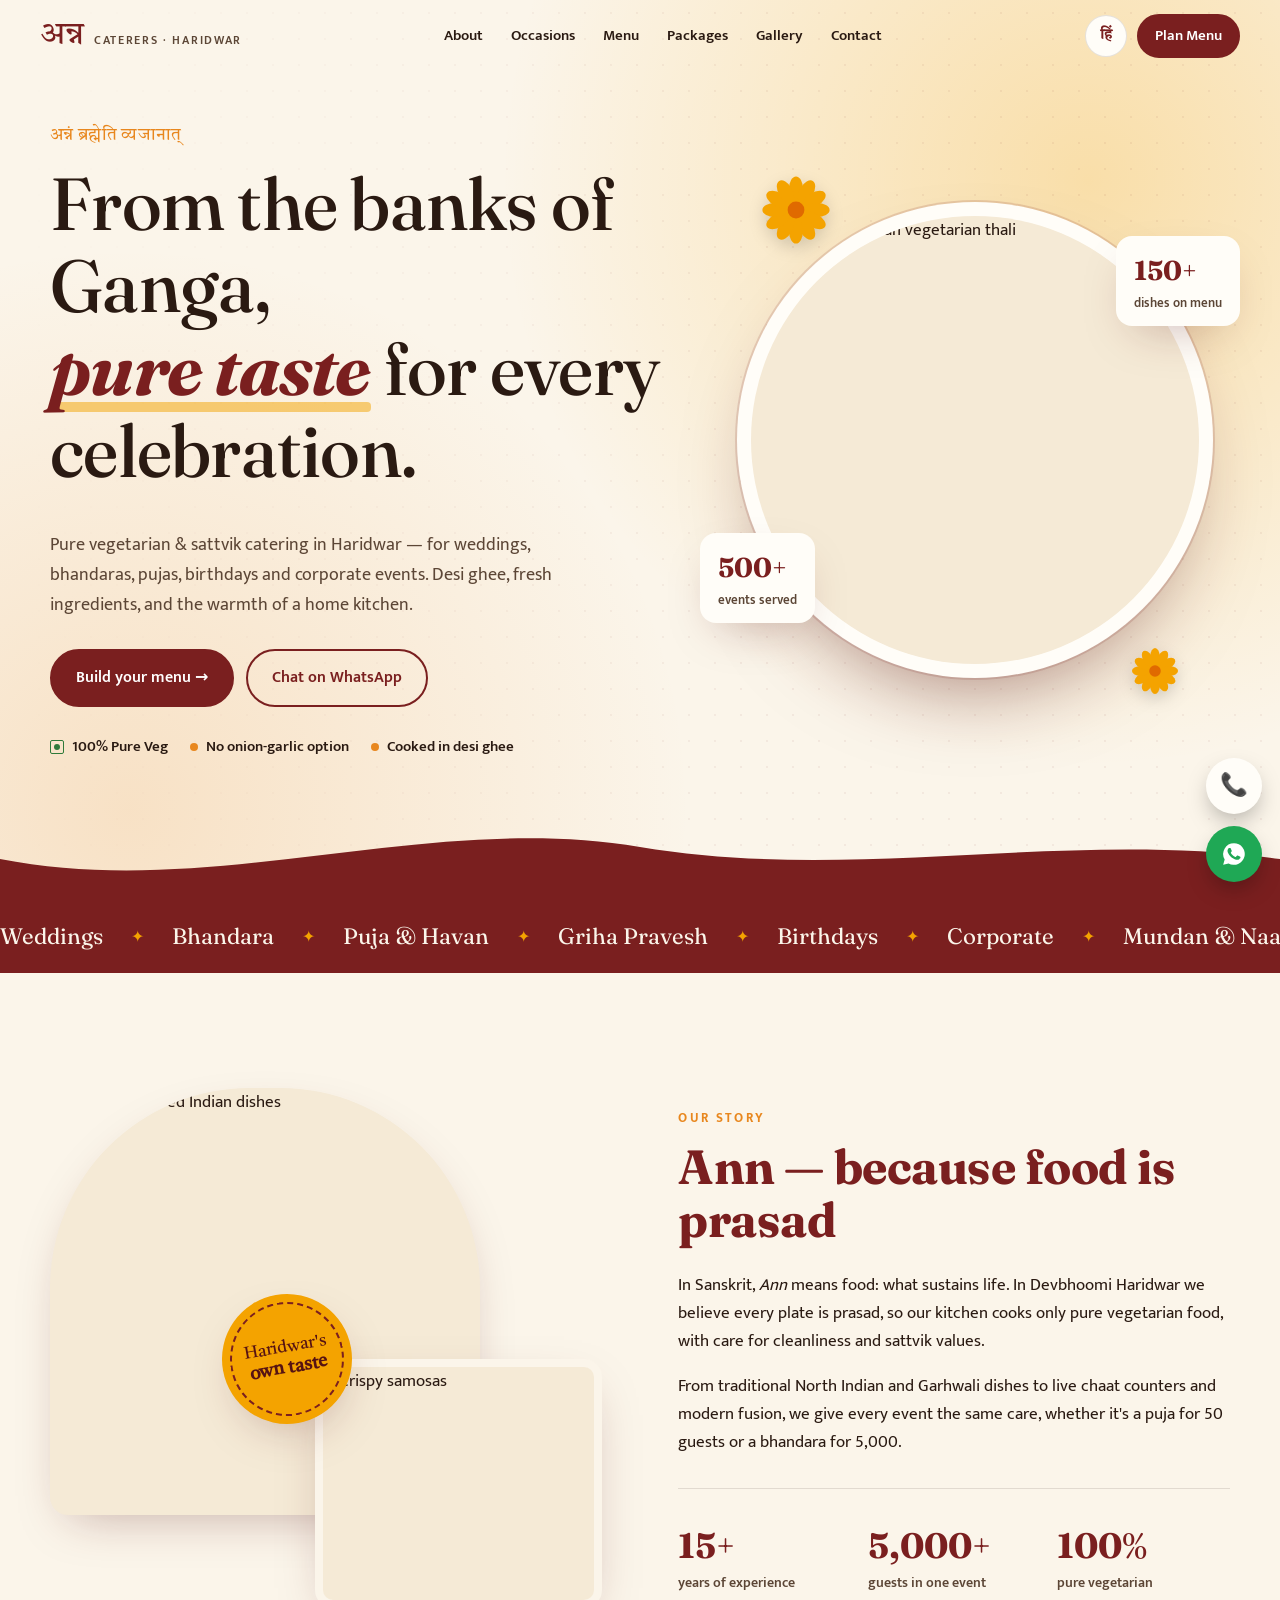
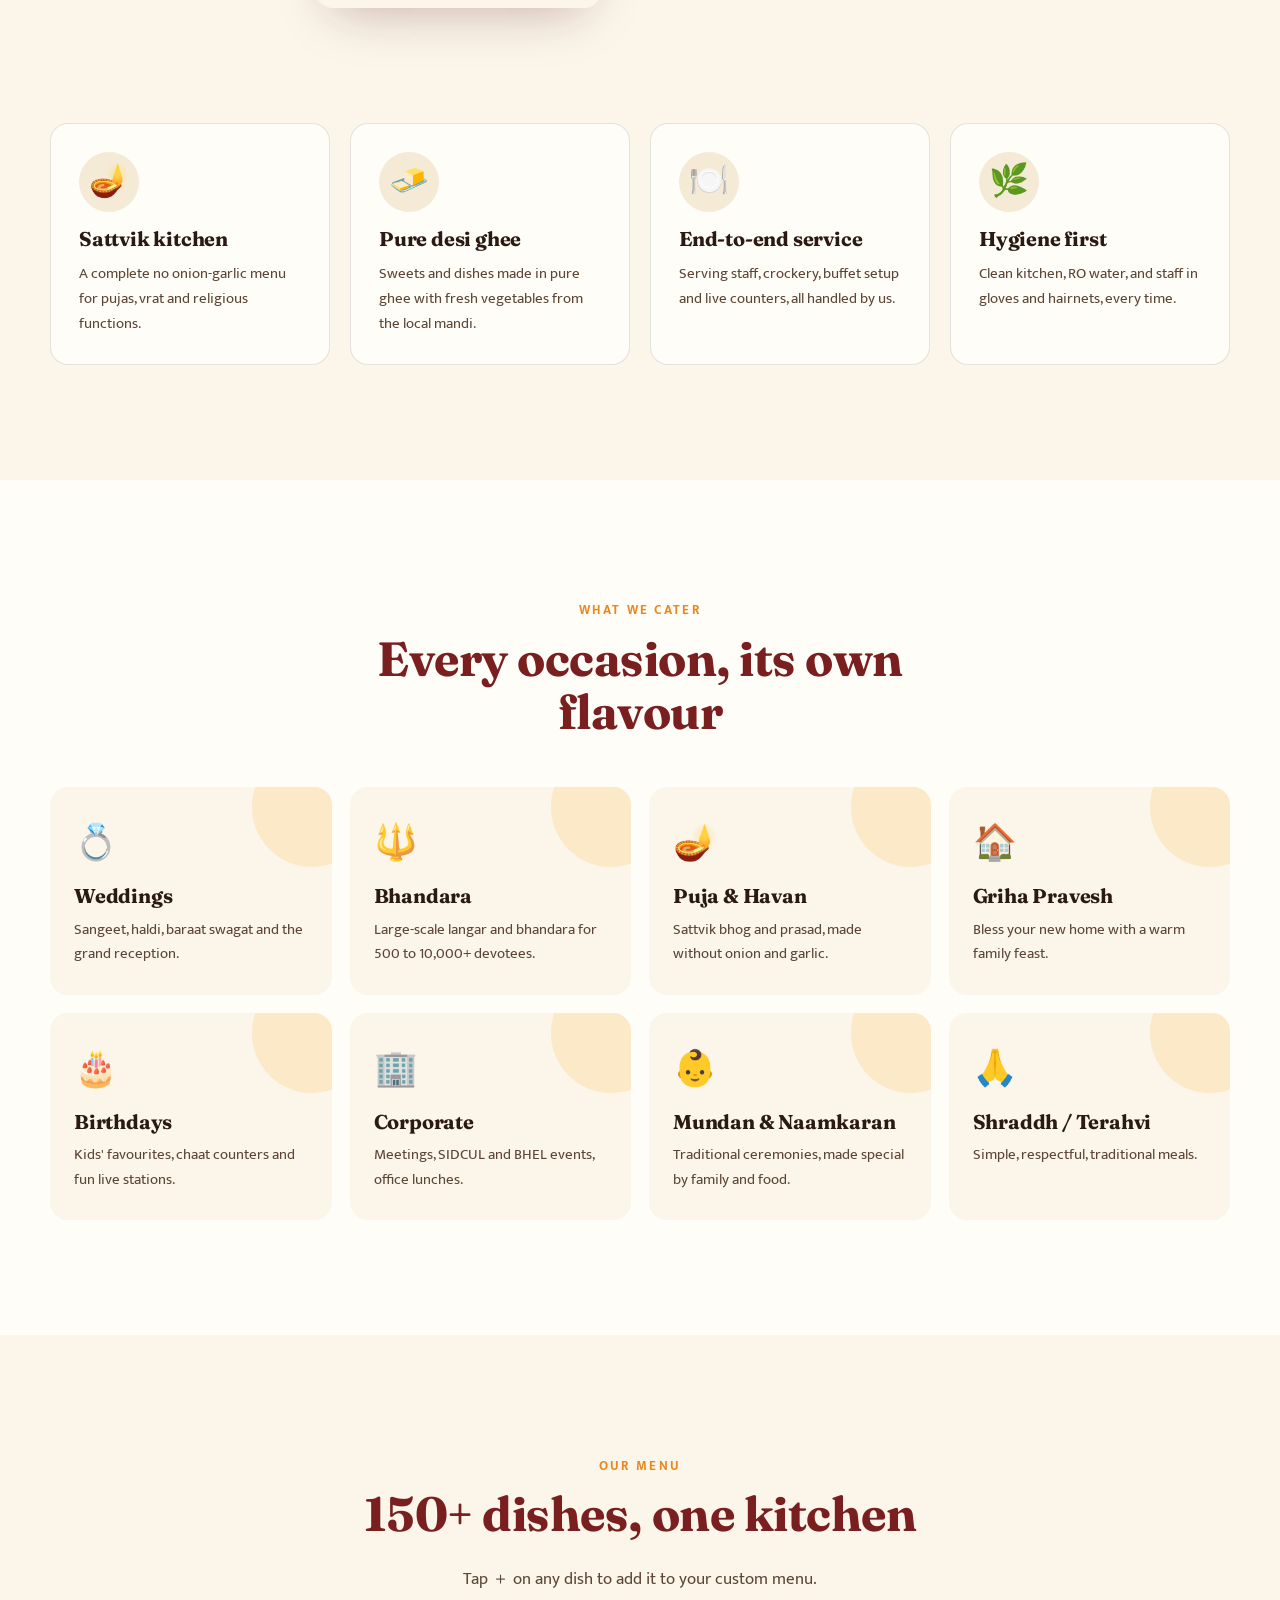
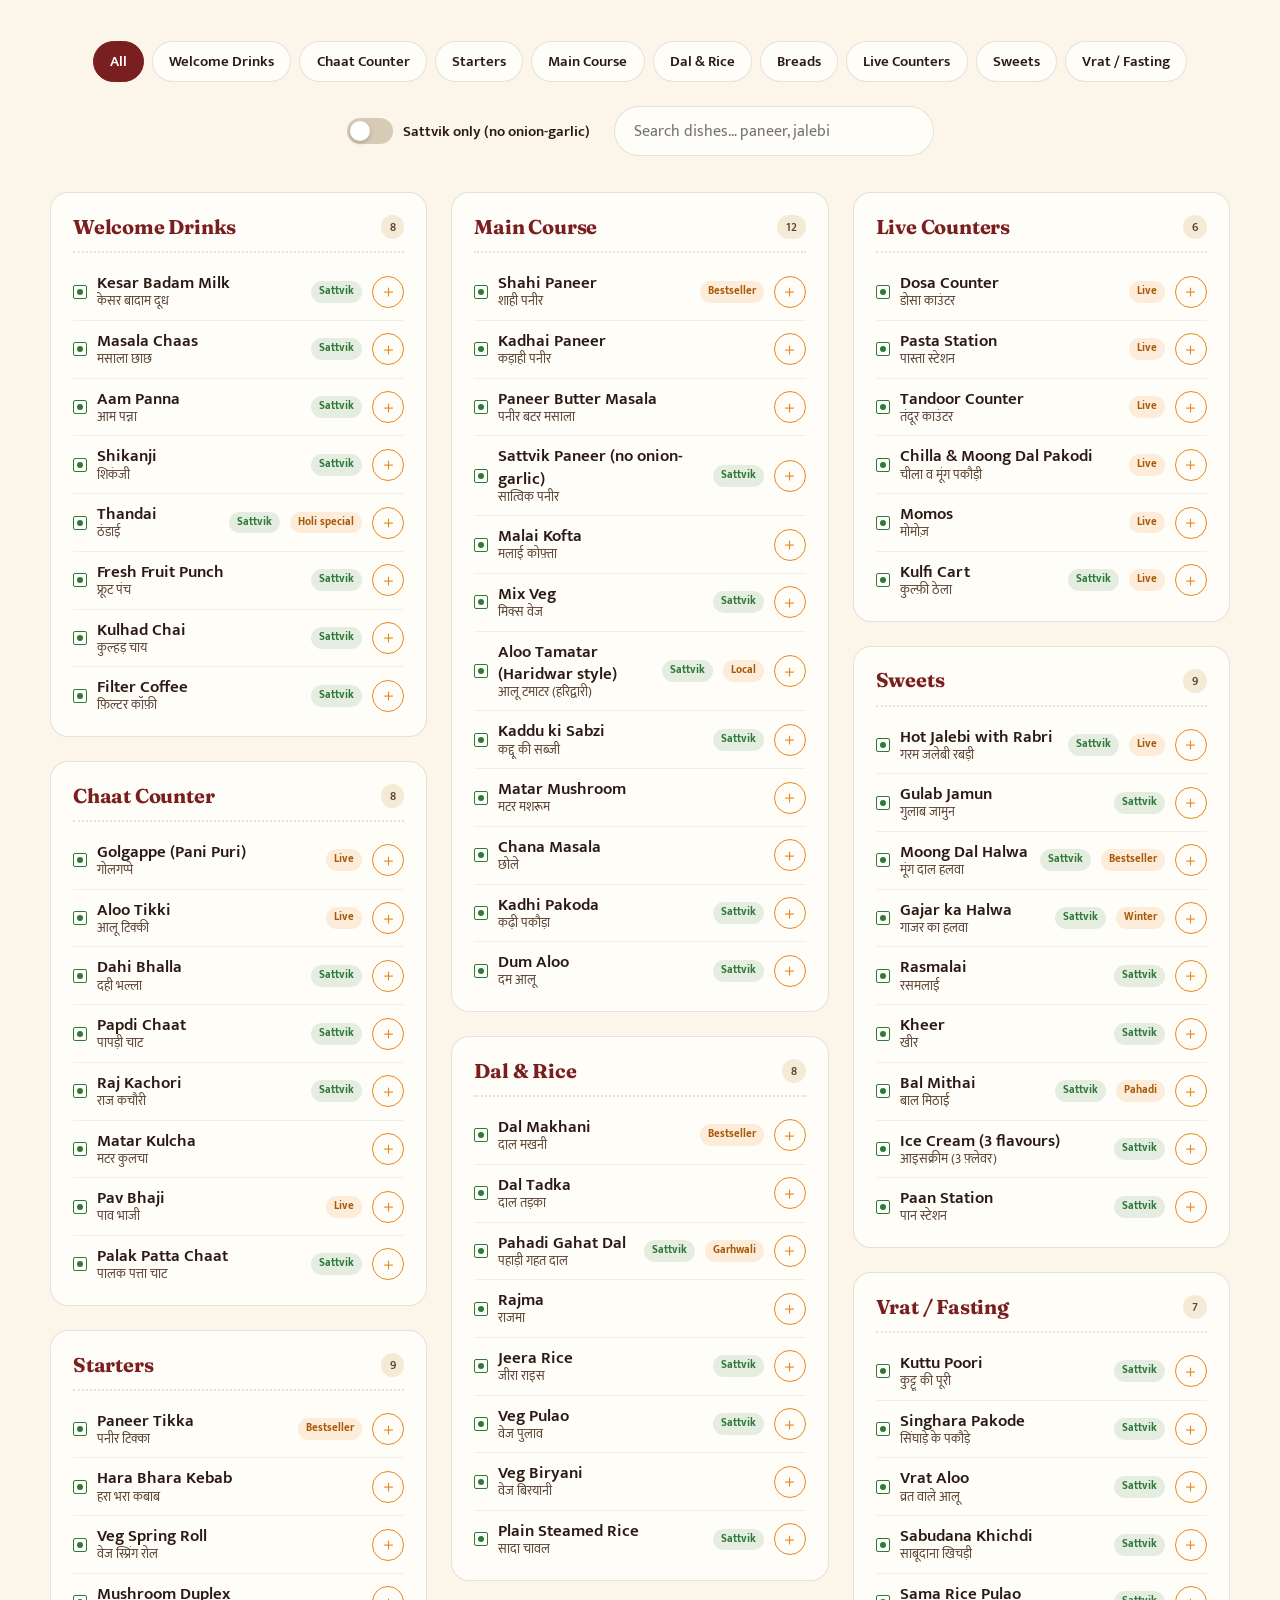
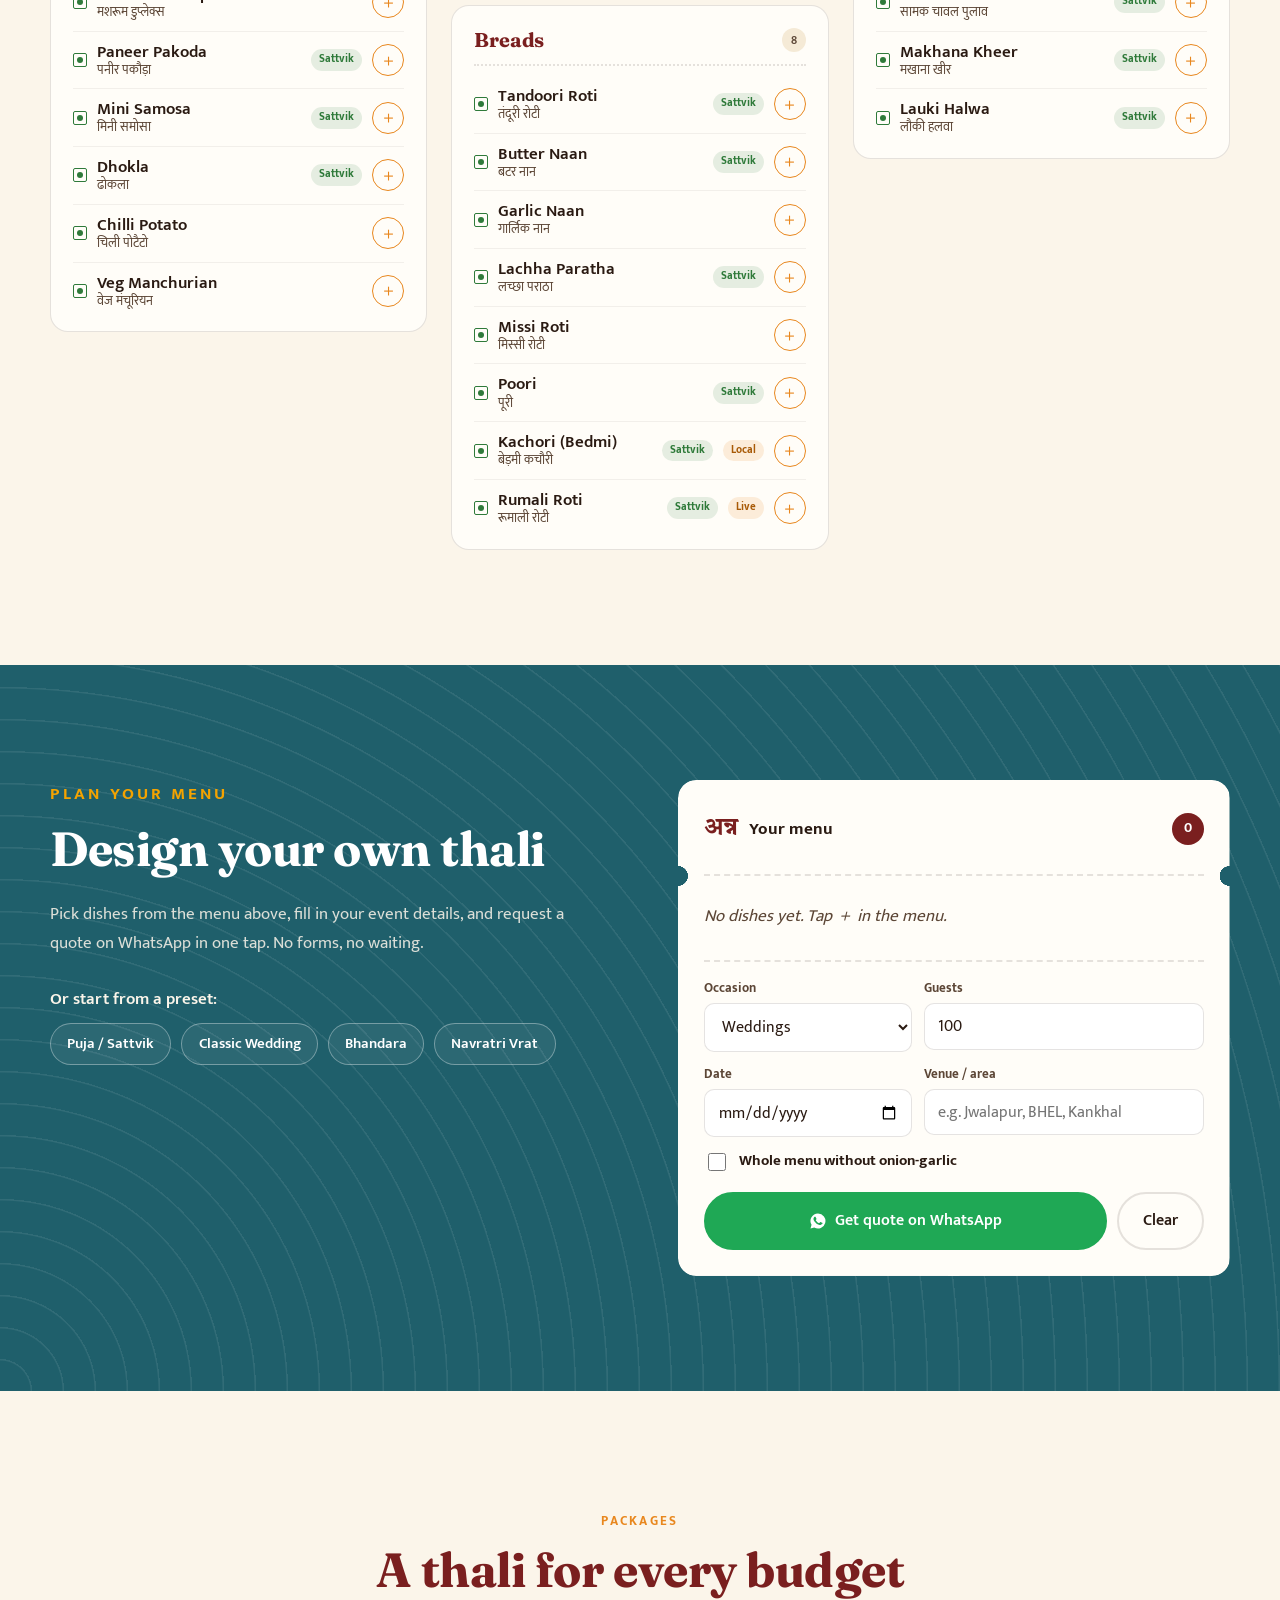
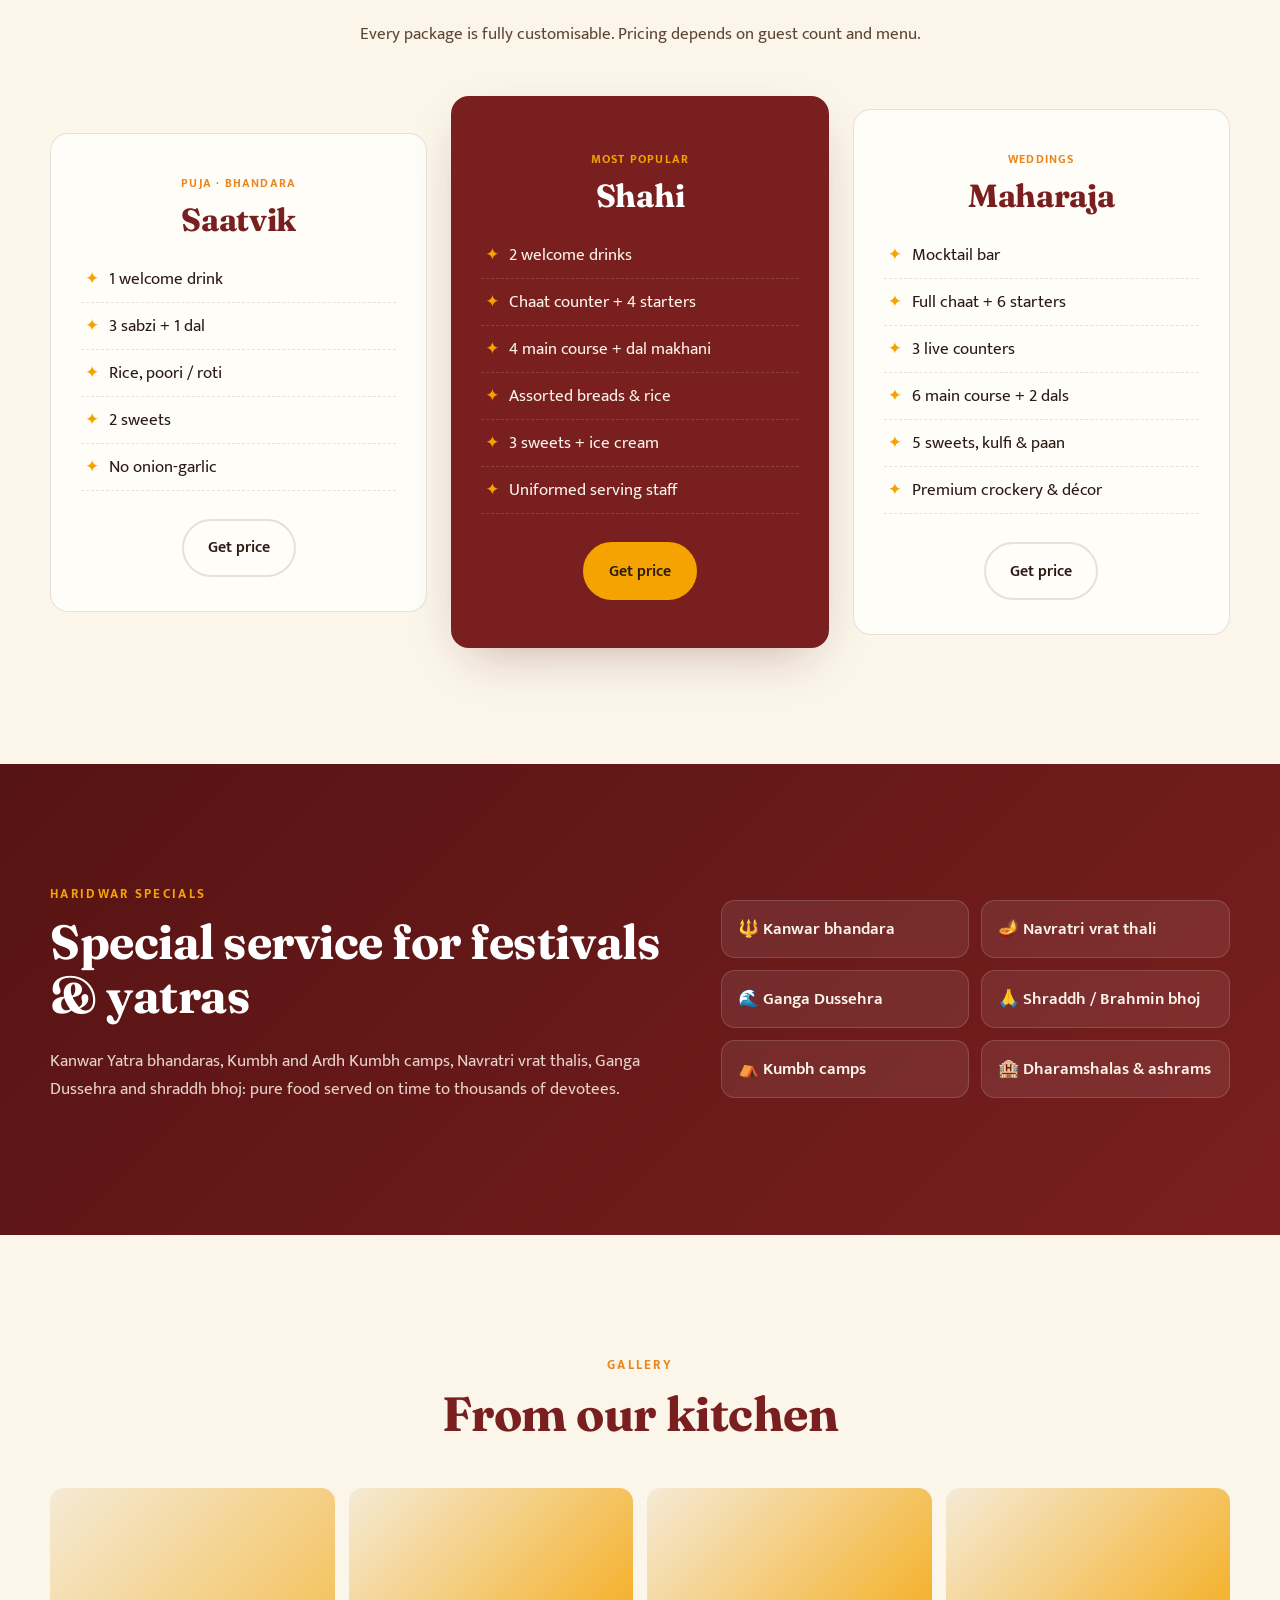
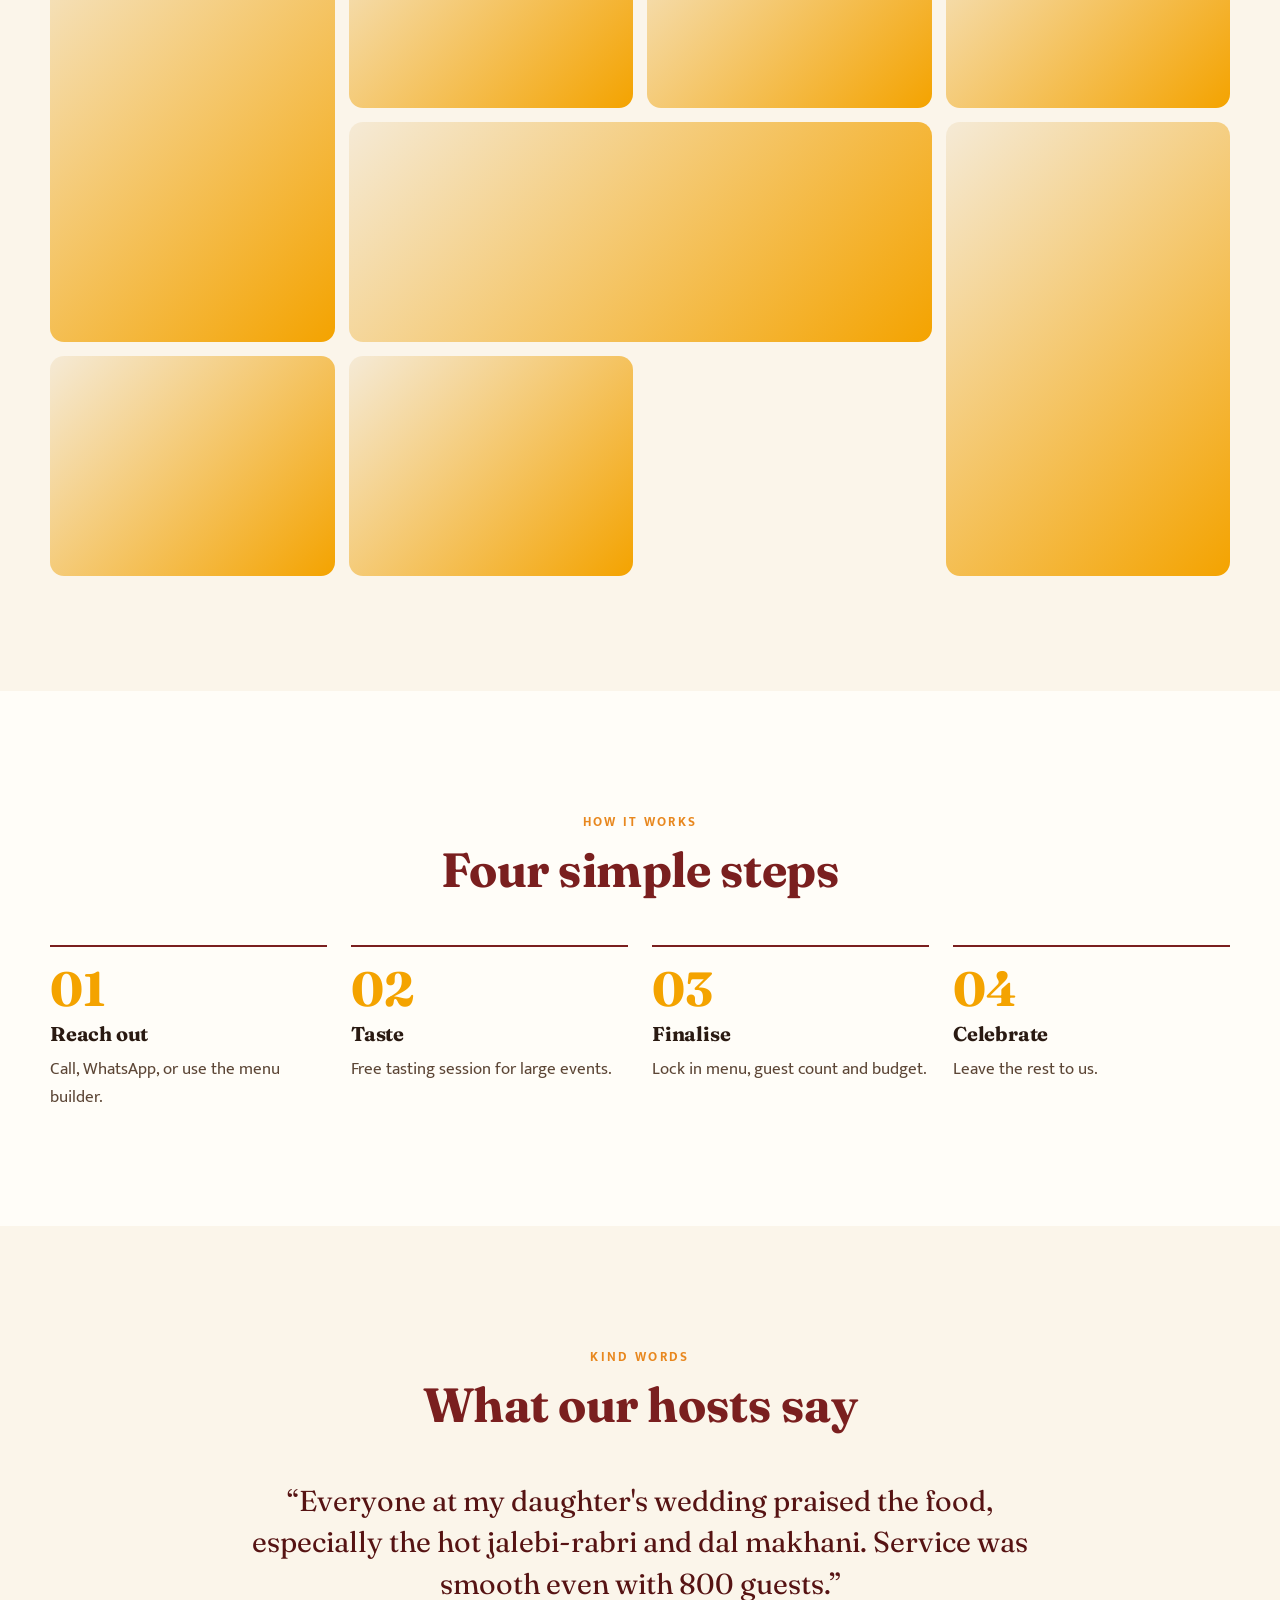
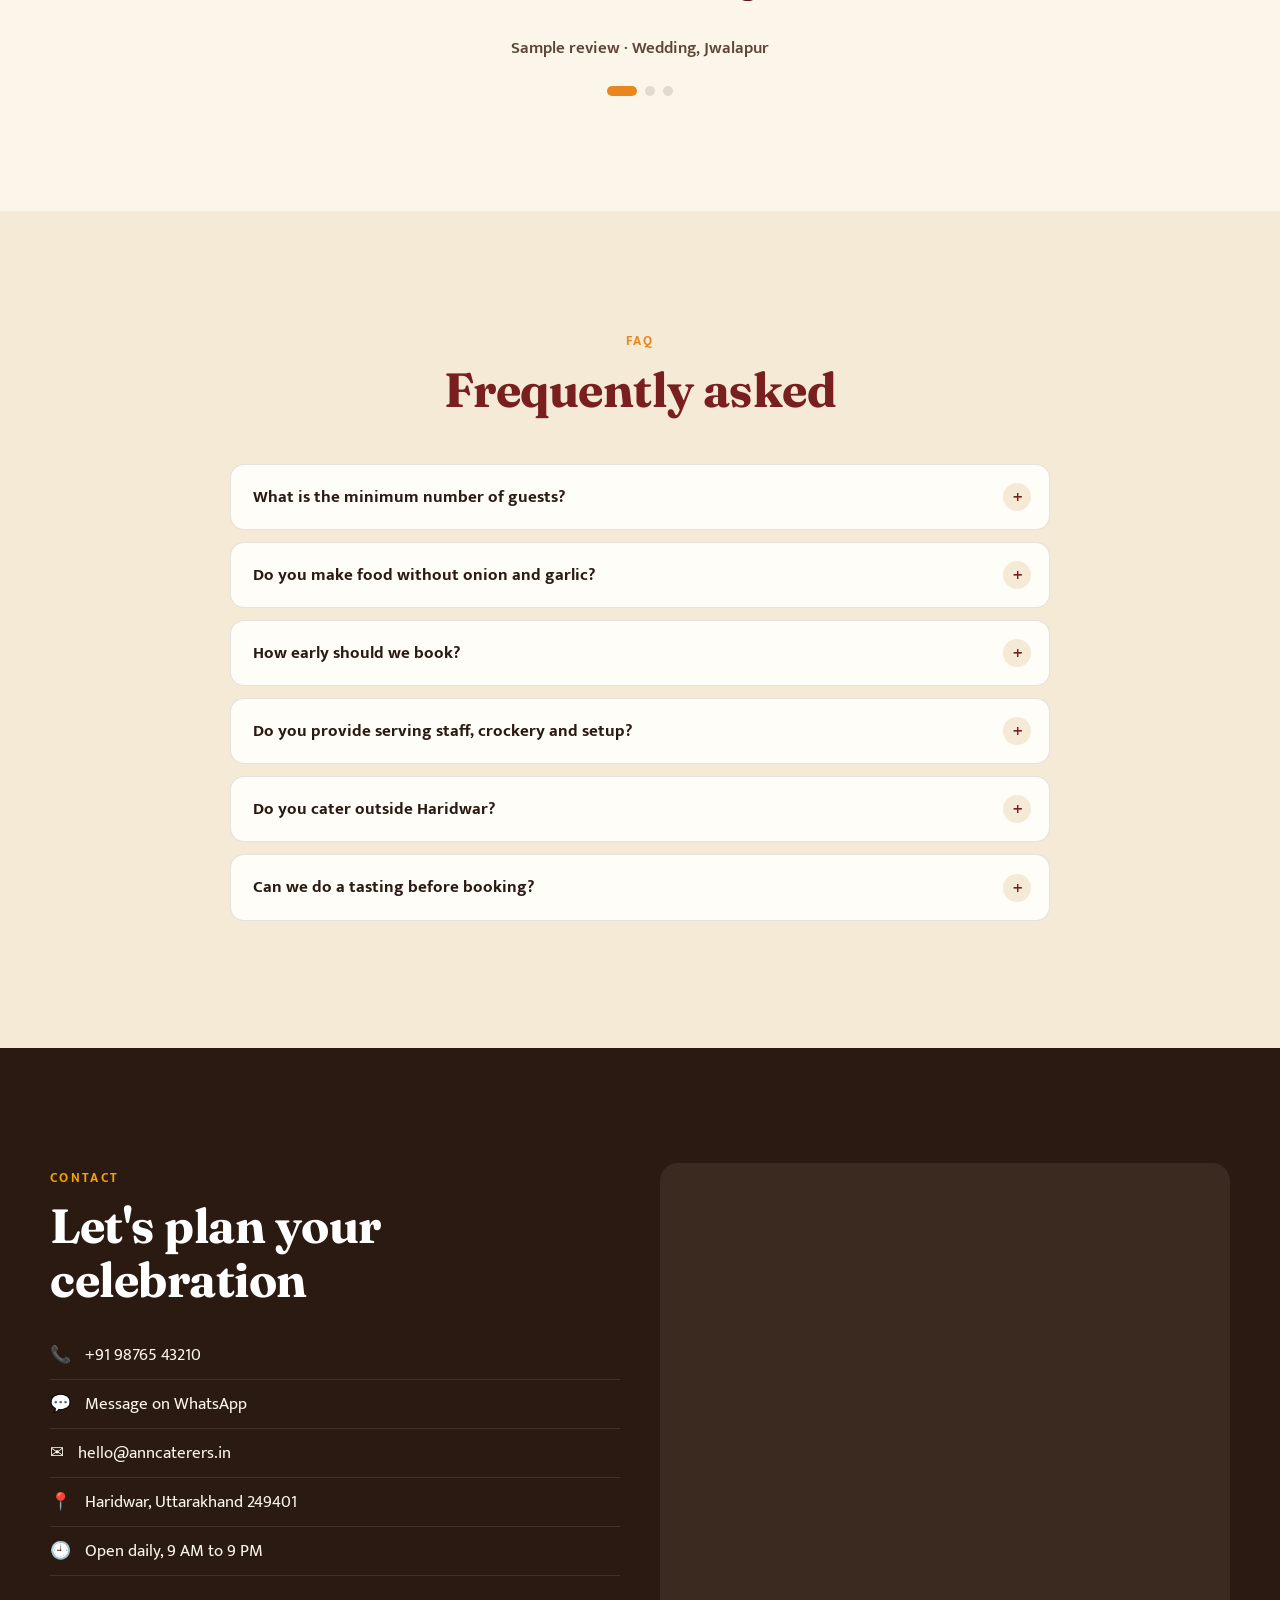
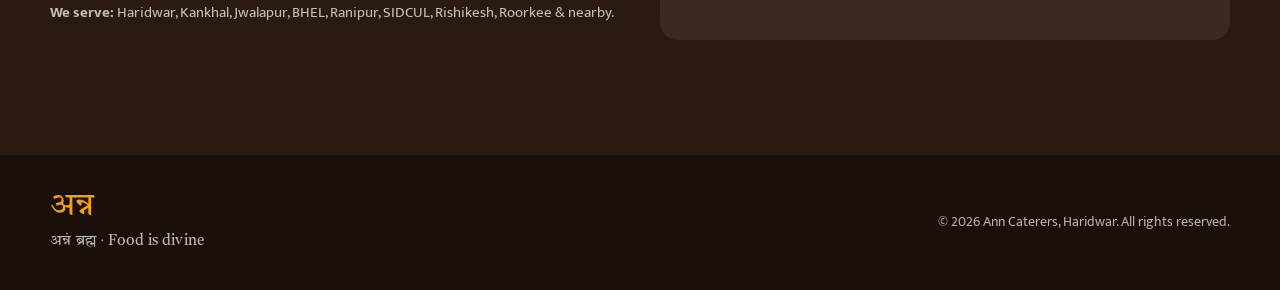
==== index.html @ eee9a86a "first commit" ====
<!doctype html>
<html lang="en">
<head>
  <meta charset="utf-8">
  <meta name="viewport" content="width=device-width, initial-scale=1">
  <title>अन्न · Ann Caterers — Pure Veg Catering in Haridwar</title>
  <meta name="description" content="अन्न (Ann) — pure vegetarian & sattvik catering in Haridwar for weddings, bhandaras, religious functions, corporate events and parties. Build your menu online and enquire on WhatsApp.">
  <meta name="theme-color" content="#7a1f1f">
  <meta property="og:title" content="अन्न · Ann Caterers, Haridwar">
  <meta property="og:description" content="Pure veg & sattvik catering in Haridwar. Weddings, bhandaras, pujas, corporate events.">
  <meta property="og:type" content="website">
  <link rel="icon" href="favicon.svg" type="image/svg+xml">
  <link rel="preconnect" href="https://fonts.googleapis.com">
  <link rel="preconnect" href="https://fonts.gstatic.com" crossorigin>
  <link href="https://fonts.googleapis.com/css2?family=Fraunces:opsz,wght@9..144,500;9..144,700&family=Mukta:wght@300;400;600;700&family=Tiro+Devanagari+Hindi&display=swap" rel="stylesheet">
  <link rel="stylesheet" href="css/style.css">
</head>
<body>

<!-- ============ NAV ============ -->
<header class="nav" id="nav">
  <a href="#top" class="brand" aria-label="Ann home">
    <span class="brand-mark">अन्न</span>
    <span class="brand-sub" data-hi="केटरर्स · हरिद्वार">Caterers · Haridwar</span>
  </a>
  <nav class="nav-links" id="navLinks">
    <a href="#about" data-hi="परिचय">About</a>
    <a href="#occasions" data-hi="अवसर">Occasions</a>
    <a href="#menu" data-hi="मेन्यू">Menu</a>
    <a href="#packages" data-hi="पैकेज">Packages</a>
    <a href="#gallery" data-hi="झलकियाँ">Gallery</a>
    <a href="#contact" data-hi="संपर्क">Contact</a>
  </nav>
  <div class="nav-actions">
    <button class="lang-toggle" id="langToggle" aria-label="Switch language">हिं</button>
    <a href="#builder" class="btn btn-sm" data-hi="मेन्यू बनाएँ">Plan Menu</a>
    <button class="burger" id="burger" aria-label="Open menu"><span></span><span></span><span></span></button>
  </div>
</header>

<main id="top">

<!-- ============ HERO ============ -->
<section class="hero">
  <div class="hero-bg" aria-hidden="true"></div>
  <div class="hero-inner">
    <div class="hero-copy">
      <p class="eyebrow shloka">अन्नं ब्रह्मेति व्यजानात्</p>
      <h1>
        <span data-hi="गंगा किनारे से,">From the banks of Ganga,</span><br>
        <em data-hi="शुद्ध स्वाद">pure taste</em>
        <span data-hi="आपके हर उत्सव के लिए।">for every celebration.</span>
      </h1>
      <p class="lead" data-hi="हरिद्वार में शुद्ध शाकाहारी और सात्विक केटरिंग — शादी, भंडारा, पूजा, जन्मदिन और कॉर्पोरेट आयोजनों के लिए। देसी घी, ताज़ी सामग्री और घर जैसा प्रेम।">
        Pure vegetarian &amp; sattvik catering in Haridwar — for weddings, bhandaras, pujas, birthdays and corporate events. Desi ghee, fresh ingredients, and the warmth of a home kitchen.
      </p>
      <div class="hero-cta">
        <a href="#builder" class="btn" data-hi="अपना मेन्यू बनाएँ →">Build your menu →</a>
        <a href="#" class="btn btn-ghost js-whatsapp" data-msg="Namaste! I'd like to enquire about catering." data-hi="व्हाट्सऐप पर बात करें">Chat on WhatsApp</a>
      </div>
      <ul class="hero-badges">
        <li><span class="veg-mark"></span> <span data-hi="100% शुद्ध शाकाहारी">100% Pure Veg</span></li>
        <li><span class="dot"></span> <span data-hi="बिना प्याज़-लहसुन विकल्प">No onion-garlic option</span></li>
        <li><span class="dot"></span> <span data-hi="देसी घी में बना">Cooked in desi ghee</span></li>
      </ul>
    </div>
    <div class="hero-art">
      <div class="plate">
        <img src="https://images.unsplash.com/photo-1585937421612-70a008356fbe?auto=format&fit=crop&w=900&q=75" alt="A traditional Indian vegetarian thali">
      </div>
      <div class="float-card fc-1">
        <strong class="count" data-target="500">0</strong><span>+</span>
        <small data-hi="सफल आयोजन">events served</small>
      </div>
      <div class="float-card fc-2">
        <strong class="count" data-target="150">0</strong><span>+</span>
        <small data-hi="व्यंजन">dishes on menu</small>
      </div>
      <svg class="marigold m1" viewBox="0 0 100 100" aria-hidden="true"><use href="#marigold"/></svg>
      <svg class="marigold m2" viewBox="0 0 100 100" aria-hidden="true"><use href="#marigold"/></svg>
    </div>
  </div>
  <svg class="wave" viewBox="0 0 1440 120" preserveAspectRatio="none" aria-hidden="true">
    <path d="M0,64 C240,120 480,0 720,48 C960,96 1200,24 1440,64 L1440,120 L0,120 Z"/>
  </svg>
</section>

<!-- ============ MARQUEE ============ -->
<div class="marquee" aria-hidden="true">
  <div class="marquee-track" id="marqueeTrack"></div>
</div>

<!-- ============ ABOUT ============ -->
<section class="section about" id="about">
  <div class="container about-grid">
    <div class="about-photos reveal">
      <img class="ph ph-1" src="https://images.unsplash.com/photo-1567337710282-00832b415979?auto=format&fit=crop&w=700&q=70" alt="Freshly prepared Indian dishes" loading="lazy">
      <img class="ph ph-2" src="https://images.unsplash.com/photo-1601050690597-df0568f70950?auto=format&fit=crop&w=600&q=70" alt="Crispy samosas" loading="lazy">
      <div class="stamp"><span data-hi="हरिद्वार का">Haridwar's</span><b data-hi="अपना स्वाद">own taste</b></div>
    </div>
    <div class="about-copy reveal">
      <p class="eyebrow" data-hi="हमारी कहानी">Our story</p>
      <h2 data-hi="अन्न — क्योंकि भोजन प्रसाद है">Ann — because food is prasad</h2>
      <p data-hi="संस्कृत में 'अन्न' का अर्थ है भोजन — वह जो जीवन को पोषित करता है। देवभूमि हरिद्वार में हम मानते हैं कि हर थाली प्रसाद है। इसीलिए हमारी रसोई में केवल शुद्ध शाकाहारी भोजन बनता है, साफ़-सफ़ाई और सात्विकता के साथ।">
        In Sanskrit, <em>Ann</em> means food: what sustains life. In Devbhoomi Haridwar we believe every plate is prasad, so our kitchen cooks only pure vegetarian food, with care for cleanliness and sattvik values.
      </p>
      <p data-hi="पारंपरिक गढ़वाली और उत्तर भारतीय व्यंजनों से लेकर लाइव चाट काउंटर और आधुनिक फ्यूज़न तक — 50 मेहमानों की पूजा हो या 5000 का भंडारा, हम हर आयोजन को उसी लगन से सँवारते हैं।">
        From traditional North Indian and Garhwali dishes to live chaat counters and modern fusion, we give every event the same care, whether it's a puja for 50 guests or a bhandara for 5,000.
      </p>
      <div class="stats">
        <div><strong class="count" data-target="15">0</strong><span>+</span><small data-hi="वर्षों का अनुभव">years of experience</small></div>
        <div><strong class="count" data-target="5000">0</strong><span>+</span><small data-hi="मेहमान एक आयोजन में">guests in one event</small></div>
        <div><strong class="count" data-target="100">0</strong><span>%</span><small data-hi="शुद्ध शाकाहारी">pure vegetarian</small></div>
      </div>
    </div>
  </div>
</section>

<!-- ============ PROMISES ============ -->
<section class="section promises">
  <div class="container">
    <div class="promise-grid">
      <div class="promise reveal">
        <div class="p-ico">🪔</div>
        <h3 data-hi="सात्विक रसोई">Sattvik kitchen</h3>
        <p data-hi="पूजा, व्रत और धार्मिक आयोजनों के लिए बिना प्याज़-लहसुन का पूरा मेन्यू।">A complete no onion-garlic menu for pujas, vrat and religious functions.</p>
      </div>
      <div class="promise reveal">
        <div class="p-ico">🧈</div>
        <h3 data-hi="शुद्ध देसी घी">Pure desi ghee</h3>
        <p data-hi="मिठाइयाँ और पकवान शुद्ध घी में, ताज़ी मंडी की सब्ज़ियों के साथ।">Sweets and dishes made in pure ghee with fresh vegetables from the local mandi.</p>
      </div>
      <div class="promise reveal">
        <div class="p-ico">🍽️</div>
        <h3 data-hi="पूरी व्यवस्था">End-to-end service</h3>
        <p data-hi="टेंट से लेकर सर्विंग स्टाफ, क्रॉकरी और लाइव काउंटर तक — सब हम सँभालते हैं।">Serving staff, crockery, buffet setup and live counters, all handled by us.</p>
      </div>
      <div class="promise reveal">
        <div class="p-ico">🌿</div>
        <h3 data-hi="स्वच्छता पहले">Hygiene first</h3>
        <p data-hi="साफ़ रसोई, RO पानी, हेयरनेट-दस्ताने पहने स्टाफ़ — हर बार।">Clean kitchen, RO water, and staff in gloves and hairnets, every time.</p>
      </div>
    </div>
  </div>
</section>

<!-- ============ OCCASIONS ============ -->
<section class="section occasions" id="occasions">
  <div class="container">
    <div class="section-head reveal">
      <p class="eyebrow" data-hi="हम किनके लिए पकाते हैं">What we cater</p>
      <h2 data-hi="हर अवसर, एक नया स्वाद">Every occasion, its own flavour</h2>
    </div>
    <div class="occ-grid" id="occGrid"></div>
  </div>
</section>

<!-- ============ MENU ============ -->
<section class="section menu" id="menu">
  <div class="container">
    <div class="section-head reveal">
      <p class="eyebrow" data-hi="हमारा मेन्यू">Our menu</p>
      <h2 data-hi="150+ व्यंजन, एक ही रसोई">150+ dishes, one kitchen</h2>
      <p class="sub" data-hi="किसी भी व्यंजन पर ＋ दबाएँ और उसे अपने मेन्यू में जोड़ें।">Tap ＋ on any dish to add it to your custom menu.</p>
    </div>

    <div class="menu-tools reveal">
      <div class="tabs" id="menuTabs" role="tablist"></div>
      <div class="menu-filters">
        <label class="switch">
          <input type="checkbox" id="sattvikOnly">
          <span class="slider"></span>
          <span data-hi="केवल सात्विक (बिना प्याज़-लहसुन)">Sattvik only (no onion-garlic)</span>
        </label>
        <input type="search" id="menuSearch" class="search" placeholder="Search dishes… paneer, jalebi" data-hi-placeholder="व्यंजन खोजें… पनीर, जलेबी">
      </div>
    </div>

    <div class="menu-grid" id="menuGrid"></div>
    <p class="empty" id="menuEmpty" hidden data-hi="कोई व्यंजन नहीं मिला। कुछ और खोजें!">No dishes found. Try something else!</p>
  </div>
</section>

<!-- ============ MENU BUILDER ============ -->
<section class="section builder" id="builder">
  <div class="container builder-grid">
    <div class="builder-copy reveal">
      <p class="eyebrow light" data-hi="अपना मेन्यू बनाएँ">Plan your menu</p>
      <h2 data-hi="अपनी थाली खुद सजाएँ">Design your own thali</h2>
      <p data-hi="ऊपर के मेन्यू से व्यंजन चुनें, आयोजन की जानकारी भरें और एक क्लिक में व्हाट्सऐप पर कोटेशन माँगें। कोई फ़ॉर्म नहीं, कोई इंतज़ार नहीं।">
        Pick dishes from the menu above, fill in your event details, and request a quote on WhatsApp in one tap. No forms, no waiting.
      </p>
      <div class="presets">
        <span data-hi="या कोई तैयार मेन्यू लें:">Or start from a preset:</span>
        <div class="preset-btns" id="presetBtns"></div>
      </div>
    </div>

    <div class="ticket reveal" id="ticket">
      <div class="ticket-head">
        <span class="brand-mark sm">अन्न</span>
        <span data-hi="आपका मेन्यू">Your menu</span>
        <span class="pill" id="selCount">0</span>
      </div>
      <ul class="ticket-list" id="ticketList">
        <li class="ticket-empty" data-hi="अभी कोई व्यंजन नहीं चुना गया। मेन्यू से ＋ दबाएँ।">No dishes yet. Tap ＋ in the menu.</li>
      </ul>
      <div class="ticket-form">
        <label>
          <span data-hi="अवसर">Occasion</span>
          <select id="fEvent"></select>
        </label>
        <label>
          <span data-hi="मेहमान">Guests</span>
          <input type="number" id="fGuests" min="10" step="10" value="100">
        </label>
        <label>
          <span data-hi="तारीख">Date</span>
          <input type="date" id="fDate">
        </label>
        <label>
          <span data-hi="स्थान">Venue / area</span>
          <input type="text" id="fVenue" placeholder="e.g. Jwalapur, BHEL, Kankhal" data-hi-placeholder="जैसे ज्वालापुर, भेल, कनखल">
        </label>
        <label class="check">
          <input type="checkbox" id="fSattvik">
          <span data-hi="पूरा मेन्यू बिना प्याज़-लहसुन चाहिए">Whole menu without onion-garlic</span>
        </label>
      </div>
      <div class="ticket-actions">
        <button class="btn btn-wa" id="sendWa">
          <svg viewBox="0 0 24 24" width="18" height="18" aria-hidden="true"><path fill="currentColor" d="M12 2a10 10 0 0 0-8.6 15.1L2 22l5-1.3A10 10 0 1 0 12 2Zm5.3 14.1c-.2.6-1.3 1.2-1.8 1.2-.5.1-1 .2-3.4-.7-2.9-1.1-4.7-4.1-4.9-4.3-.1-.2-1.2-1.6-1.2-3s.8-2.2 1-2.5c.3-.3.6-.4.8-.4h.6c.2 0 .4 0 .6.5l.9 2.1c.1.2.1.4 0 .5l-.3.5-.4.5c-.1.1-.3.3-.1.6.2.3.8 1.3 1.7 2.1 1.2 1 2.1 1.4 2.4 1.5.3.1.5.1.6-.1l.9-1.1c.2-.3.4-.2.7-.1l2 1c.3.1.5.2.5.3.1.2.1.7-.1 1.3Z"/></svg>
          <span data-hi="व्हाट्सऐप पर कोटेशन माँगें">Get quote on WhatsApp</span>
        </button>
        <button class="btn btn-ghost dark" id="clearSel" data-hi="साफ़ करें">Clear</button>
      </div>
    </div>
  </div>
</section>

<!-- ============ PACKAGES ============ -->
<section class="section packages" id="packages">
  <div class="container">
    <div class="section-head reveal">
      <p class="eyebrow" data-hi="पैकेज">Packages</p>
      <h2 data-hi="हर बजट के लिए एक थाली">A thali for every budget</h2>
      <p class="sub" data-hi="सभी पैकेज पूरी तरह बदले जा सकते हैं। कीमत मेहमानों की संख्या और मेन्यू पर निर्भर करती है।">Every package is fully customisable. Pricing depends on guest count and menu.</p>
    </div>
    <div class="pkg-grid" id="pkgGrid"></div>
  </div>
</section>

<!-- ============ SPECIALS ============ -->
<section class="section specials">
  <div class="container specials-inner reveal">
    <div>
      <p class="eyebrow light" data-hi="हरिद्वार विशेष">Haridwar specials</p>
      <h2 data-hi="पर्व और यात्रा के लिए विशेष सेवा">Special service for festivals &amp; yatras</h2>
      <p data-hi="कांवड़ यात्रा के भंडारे, कुंभ और अर्धकुंभ के शिविर, नवरात्रि व्रत थाली, गंगा दशहरा और श्राद्ध भोज — हज़ारों श्रद्धालुओं के लिए समय पर, शुद्ध भोजन।">
        Kanwar Yatra bhandaras, Kumbh and Ardh Kumbh camps, Navratri vrat thalis, Ganga Dussehra and shraddh bhoj: pure food served on time to thousands of devotees.
      </p>
    </div>
    <ul class="special-list">
      <li data-hi="🔱 कांवड़ भंडारा">🔱 Kanwar bhandara</li>
      <li data-hi="🪔 नवरात्रि व्रत थाली">🪔 Navratri vrat thali</li>
      <li data-hi="🌊 गंगा दशहरा">🌊 Ganga Dussehra</li>
      <li data-hi="🙏 श्राद्ध / ब्राह्मण भोज">🙏 Shraddh / Brahmin bhoj</li>
      <li data-hi="⛺ कुंभ शिविर">⛺ Kumbh camps</li>
      <li data-hi="🏨 धर्मशाला व आश्रम">🏨 Dharamshalas &amp; ashrams</li>
    </ul>
  </div>
</section>

<!-- ============ GALLERY ============ -->
<section class="section gallery" id="gallery">
  <div class="container">
    <div class="section-head reveal">
      <p class="eyebrow" data-hi="झलकियाँ">Gallery</p>
      <h2 data-hi="हमारी रसोई से">From our kitchen</h2>
    </div>
    <div class="gal-grid" id="galGrid"></div>
  </div>
</section>

<!-- ============ PROCESS ============ -->
<section class="section process">
  <div class="container">
    <div class="section-head reveal">
      <p class="eyebrow" data-hi="कैसे काम करते हैं">How it works</p>
      <h2 data-hi="चार आसान कदम">Four simple steps</h2>
    </div>
    <ol class="steps">
      <li class="reveal"><b>01</b><h3 data-hi="संपर्क करें">Reach out</h3><p data-hi="कॉल, व्हाट्सऐप या ऊपर के मेन्यू बिल्डर से।">Call, WhatsApp, or use the menu builder.</p></li>
      <li class="reveal"><b>02</b><h3 data-hi="चखें">Taste</h3><p data-hi="बड़े आयोजनों के लिए मुफ़्त टेस्टिंग सेशन।">Free tasting session for large events.</p></li>
      <li class="reveal"><b>03</b><h3 data-hi="तय करें">Finalise</h3><p data-hi="मेन्यू, मेहमान और बजट तय करके बुकिंग।">Lock in menu, guest count and budget.</p></li>
      <li class="reveal"><b>04</b><h3 data-hi="आनंद लें">Celebrate</h3><p data-hi="बाकी सब हम पर छोड़ दें।">Leave the rest to us.</p></li>
    </ol>
  </div>
</section>

<!-- ============ TESTIMONIALS ============ -->
<section class="section testimonials">
  <div class="container">
    <div class="section-head reveal">
      <p class="eyebrow" data-hi="मेहमानों की बात">Kind words</p>
      <h2 data-hi="मेहमानों ने क्या कहा">What our hosts say</h2>
    </div>
    <div class="t-slider reveal" id="tSlider">
      <div class="t-track" id="tTrack"></div>
      <div class="t-dots" id="tDots"></div>
    </div>
  </div>
</section>

<!-- ============ FAQ ============ -->
<section class="section faq">
  <div class="container narrow">
    <div class="section-head reveal">
      <p class="eyebrow" data-hi="सवाल-जवाब">FAQ</p>
      <h2 data-hi="अक्सर पूछे जाने वाले सवाल">Frequently asked</h2>
    </div>
    <div class="faq-list" id="faqList"></div>
  </div>
</section>

<!-- ============ CONTACT ============ -->
<section class="section contact" id="contact">
  <div class="container contact-grid">
    <div class="contact-card reveal">
      <p class="eyebrow light" data-hi="संपर्क">Contact</p>
      <h2 data-hi="आइए, साथ मिलकर उत्सव सजाएँ">Let's plan your celebration</h2>
      <ul class="contact-list">
        <li><span>📞</span> <a href="#" class="js-phone" id="phoneText"></a></li>
        <li><span>💬</span> <a href="#" class="js-whatsapp" data-msg="Namaste! I'd like to enquire about catering." data-hi="व्हाट्सऐप पर संदेश भेजें">Message on WhatsApp</a></li>
        <li><span>✉️</span> <a href="#" id="emailText"></a></li>
        <li><span>📍</span> <span id="addrText"></span></li>
        <li><span>🕘</span> <span data-hi="रोज़ सुबह 9 से रात 9 बजे तक">Open daily, 9 AM to 9 PM</span></li>
      </ul>
      <p class="areas"><b data-hi="सेवा क्षेत्र:">We serve:</b> <span data-hi="हरिद्वार, कनखल, ज्वालापुर, भेल, रानीपुर, SIDCUL, ऋषिकेश, रुड़की और आसपास।">Haridwar, Kankhal, Jwalapur, BHEL, Ranipur, SIDCUL, Rishikesh, Roorkee &amp; nearby.</span></p>
    </div>
    <div class="map reveal">
      <iframe title="Ann Caterers location on map" loading="lazy" referrerpolicy="no-referrer-when-downgrade" id="mapFrame"></iframe>
    </div>
  </div>
</section>

</main>

<!-- ============ FOOTER ============ -->
<footer class="footer">
  <div class="container footer-inner">
    <div>
      <span class="brand-mark">अन्न</span>
      <p class="shloka small">अन्नं ब्रह्म · Food is divine</p>
    </div>
    <p class="copy">© <span id="year"></span> <span data-hi="अन्न केटरर्स, हरिद्वार। सर्वाधिकार सुरक्षित।">Ann Caterers, Haridwar. All rights reserved.</span></p>
  </div>
</footer>

<!-- Floating actions -->
<div class="fab">
  <a href="#" class="fab-btn call js-phone" aria-label="Call us">📞</a>
  <a href="#" class="fab-btn wa js-whatsapp" data-msg="Namaste! I'd like to enquire about catering." aria-label="WhatsApp us">
    <svg viewBox="0 0 24 24" width="26" height="26" aria-hidden="true"><path fill="currentColor" d="M12 2a10 10 0 0 0-8.6 15.1L2 22l5-1.3A10 10 0 1 0 12 2Zm5.3 14.1c-.2.6-1.3 1.2-1.8 1.2-.5.1-1 .2-3.4-.7-2.9-1.1-4.7-4.1-4.9-4.3-.1-.2-1.2-1.6-1.2-3s.8-2.2 1-2.5c.3-.3.6-.4.8-.4h.6c.2 0 .4 0 .6.5l.9 2.1c.1.2.1.4 0 .5l-.3.5-.4.5c-.1.1-.3.3-.1.6.2.3.8 1.3 1.7 2.1 1.2 1 2.1 1.4 2.4 1.5.3.1.5.1.6-.1l.9-1.1c.2-.3.4-.2.7-.1l2 1c.3.1.5.2.5.3.1.2.1.7-.1 1.3Z"/></svg>
  </a>
</div>

<!-- Floating "menu count" chip -->
<a href="#builder" class="sel-chip" id="selChip" hidden>
  🍽️ <span id="selChipCount">0</span> <span data-hi="व्यंजन चुने">dishes picked</span> →
</a>

<!-- SVG sprite -->
<svg width="0" height="0" style="position:absolute" aria-hidden="true">
  <symbol id="marigold" viewBox="0 0 100 100">
    <g fill="#f4a300">
      <circle cx="50" cy="50" r="18"/>
      <g id="pet"><ellipse cx="50" cy="20" rx="10" ry="18"/></g>
      <use href="#pet" transform="rotate(30 50 50)"/><use href="#pet" transform="rotate(60 50 50)"/>
      <use href="#pet" transform="rotate(90 50 50)"/><use href="#pet" transform="rotate(120 50 50)"/>
      <use href="#pet" transform="rotate(150 50 50)"/><use href="#pet" transform="rotate(180 50 50)"/>
      <use href="#pet" transform="rotate(210 50 50)"/><use href="#pet" transform="rotate(240 50 50)"/>
      <use href="#pet" transform="rotate(270 50 50)"/><use href="#pet" transform="rotate(300 50 50)"/>
      <use href="#pet" transform="rotate(330 50 50)"/>
    </g>
    <circle cx="50" cy="50" r="12" fill="#e06a00"/>
  </symbol>
</svg>

<script src="js/data.js"></script>
<script src="js/main.js"></script>
</body>
</html>
---- css/style.css ----
/* अन्न · Ann Caterers */
:root {
  --cream: #fbf5ea;
  --cream-2: #f5ead6;
  --paper: #fffdf8;
  --ink: #2a1a12;
  --ink-soft: #5c4636;
  --maroon: #7a1f1f;
  --maroon-d: #561313;
  --saffron: #e8871e;
  --marigold: #f4a300;
  --leaf: #2f7a3a;
  --ganga: #1f5f6b;
  --line: rgba(42, 26, 18, .12);
  --radius: 18px;
  --shadow: 0 18px 50px -20px rgba(86, 19, 19, .35);
  --serif: "Fraunces", Georgia, serif;
  --deva: "Tiro Devanagari Hindi", "Mukta", serif;
  --sans: "Mukta", system-ui, sans-serif;
}

*, *::before, *::after { box-sizing: border-box; }
html { scroll-behavior: smooth; scroll-padding-top: 80px; }
body {
  margin: 0; font-family: var(--sans); font-size: 17px; line-height: 1.65;
  color: var(--ink); background: var(--cream); -webkit-font-smoothing: antialiased;
  overflow-x: hidden;
}
body.hi { font-size: 18px; }
body.hi h1, body.hi h2, body.hi h3 { font-family: var(--deva); font-weight: 400; }
img { max-width: 100%; display: block; }
a { color: inherit; }
h1, h2, h3 { font-family: var(--serif); line-height: 1.12; margin: 0 0 .5em; letter-spacing: -.01em; }
h2 { font-size: clamp(2rem, 4.2vw, 3rem); color: var(--maroon); }
h3 { font-size: 1.25rem; }
p { margin: 0 0 1em; }
.container { width: min(1180px, 100% - 32px); margin-inline: auto; }
.narrow { width: min(820px, 100% - 32px); }
.section { padding: clamp(64px, 9vw, 120px) 0; position: relative; }
.section-head { text-align: center; max-width: 680px; margin: 0 auto 48px; }
.sub { color: var(--ink-soft); }
.eyebrow {
  display: inline-block; font-size: .8rem; font-weight: 700; letter-spacing: .18em; text-transform: uppercase;
  color: var(--saffron); margin-bottom: .8em;
}
.eyebrow.light { color: var(--marigold); }
.shloka { font-family: var(--deva); letter-spacing: .02em; text-transform: none; font-size: 1.05rem; font-weight: 400; color: var(--saffron); }
.shloka.small { font-size: .95rem; color: rgba(255,255,255,.7); margin: .3em 0 0; }

/* Buttons */
.btn {
  display: inline-flex; align-items: center; gap: .5em; padding: .85em 1.5em; border-radius: 999px;
  background: var(--maroon); color: #fff; font-weight: 600; text-decoration: none; border: 2px solid var(--maroon);
  cursor: pointer; font: 600 1rem var(--sans); transition: transform .2s, background .2s, box-shadow .2s;
}
.btn:hover { transform: translateY(-2px); background: var(--maroon-d); box-shadow: var(--shadow); }
.btn-sm { padding: .5em 1.1em; font-size: .92rem; }
.btn-ghost { background: transparent; color: var(--maroon); }
.btn-ghost:hover { background: var(--maroon); color: #fff; }
.btn-ghost.dark { color: var(--ink); border-color: var(--line); }
.btn-ghost.dark:hover { background: var(--ink); color: #fff; border-color: var(--ink); }
.btn-wa { background: #1fa855; border-color: #1fa855; }
.btn-wa:hover { background: #178a45; }

/* Veg mark (Indian FSSAI style) */
.veg-mark {
  width: 14px; height: 14px; border: 1.5px solid var(--leaf); border-radius: 2px; display: inline-grid; place-items: center; flex: none;
}
.veg-mark::after { content: ""; width: 6px; height: 6px; background: var(--leaf); border-radius: 50%; }

/* ============ NAV ============ */
.nav {
  position: fixed; inset: 0 0 auto; z-index: 50; display: flex; align-items: center; justify-content: space-between;
  gap: 16px; padding: 14px clamp(16px, 4vw, 40px); transition: background .3s, box-shadow .3s, padding .3s;
}
.nav.scrolled { background: rgba(251, 245, 234, .92); backdrop-filter: blur(12px); box-shadow: 0 1px 0 var(--line); padding-block: 8px; }
.brand { display: flex; align-items: baseline; gap: 10px; text-decoration: none; }
.brand-mark { font-family: var(--deva); font-size: 2rem; color: var(--maroon); line-height: 1; }
.brand-mark.sm { font-size: 1.5rem; }
.brand-sub { font-size: .75rem; letter-spacing: .14em; text-transform: uppercase; color: var(--ink-soft); font-weight: 600; }
.nav-links { display: flex; gap: 28px; }
.nav-links a { text-decoration: none; font-weight: 600; font-size: .95rem; position: relative; }
.nav-links a::after { content: ""; position: absolute; left: 0; bottom: -4px; height: 2px; width: 0; background: var(--saffron); transition: width .25s; }
.nav-links a:hover::after { width: 100%; }
.nav-actions { display: flex; align-items: center; gap: 10px; }
.lang-toggle {
  width: 42px; height: 42px; border-radius: 50%; border: 1.5px solid var(--line); background: var(--paper);
  font: 600 .95rem var(--deva); cursor: pointer; color: var(--maroon); transition: transform .2s;
}
.lang-toggle:hover { transform: rotate(-12deg) scale(1.05); }
.burger { display: none; width: 42px; height: 42px; border: 0; background: none; cursor: pointer; padding: 10px; }
.burger span { display: block; height: 2px; background: var(--ink); margin: 5px 0; transition: .3s; }

/* ============ HERO ============ */
.hero { min-height: 100vh; min-height: 100svh; display: flex; align-items: center; padding: 120px 0 140px; position: relative; overflow: hidden; }
.hero-bg {
  position: absolute; inset: 0; z-index: -1;
  background:
    radial-gradient(circle at 85% 20%, rgba(244, 163, 0, .28), transparent 45%),
    radial-gradient(circle at 10% 90%, rgba(232, 135, 30, .18), transparent 40%),
    var(--cream);
}
.hero-bg::after { /* rangoli dots */
  content: ""; position: absolute; inset: 0; opacity: .5;
  background-image: radial-gradient(rgba(122, 31, 31, .12) 1.2px, transparent 1.4px);
  background-size: 26px 26px;
  mask-image: linear-gradient(90deg, transparent, #000 60%);
}
.hero-inner { width: min(1180px, 100% - 32px); margin-inline: auto; display: grid; grid-template-columns: 1.1fr .9fr; gap: 48px; align-items: center; }
.hero h1 { font-size: clamp(2.5rem, 6vw, 4.6rem); font-weight: 500; }
.hero h1 em { font-style: italic; color: var(--maroon); font-weight: 700; position: relative; white-space: nowrap; }
.hero h1 em::after {
  content: ""; position: absolute; left: 0; right: 0; bottom: .02em; height: .14em; background: var(--marigold); opacity: .5; z-index: -1; border-radius: 4px;
}
body.hi .hero h1 { font-size: clamp(2.2rem, 5.2vw, 4rem); line-height: 1.3; }
.lead { font-size: 1.15rem; color: var(--ink-soft); max-width: 560px; }
.hero-cta { display: flex; flex-wrap: wrap; gap: 12px; margin: 28px 0; }
.hero-badges { list-style: none; padding: 0; margin: 0; display: flex; flex-wrap: wrap; gap: 10px 22px; font-size: .92rem; font-weight: 600; }
.hero-badges li { display: flex; align-items: center; gap: 8px; }
.dot { width: 8px; height: 8px; border-radius: 50%; background: var(--saffron); }

.hero-art { position: relative; aspect-ratio: 1; max-width: 520px; justify-self: center; width: 100%; }
.plate {
  position: absolute; inset: 6%; border-radius: 50%; overflow: hidden;
  box-shadow: 0 0 0 14px var(--paper), 0 0 0 16px rgba(122,31,31,.15), 0 40px 80px -20px rgba(86,19,19,.5);
  animation: spin 80s linear infinite; background: var(--cream-2);
}
.plate img { width: 100%; height: 100%; object-fit: cover; }
@keyframes spin { to { transform: rotate(360deg); } }
.float-card {
  position: absolute; background: var(--paper); border-radius: 16px; padding: 12px 18px; box-shadow: var(--shadow);
  font-family: var(--serif); animation: bob 5s ease-in-out infinite;
}
.float-card strong, .float-card > span { font-size: 1.7rem; color: var(--maroon); }
.float-card small { display: block; font-family: var(--sans); color: var(--ink-soft); font-size: .8rem; font-weight: 600; }
.fc-1 { left: -4%; bottom: 14%; }
.fc-2 { right: -2%; top: 10%; animation-delay: -2.5s; }
@keyframes bob { 50% { transform: translateY(-10px); } }
.marigold { position: absolute; width: 70px; animation: spin 20s linear infinite; filter: drop-shadow(0 6px 8px rgba(0,0,0,.15)); }
.m1 { top: -2%; left: 8%; }
.m2 { bottom: 0; right: 10%; width: 48px; animation-direction: reverse; }
.wave { position: absolute; bottom: -1px; left: 0; width: 100%; height: 90px; fill: var(--maroon); }

/* ============ MARQUEE ============ */
.marquee { background: var(--maroon); color: var(--cream); overflow: hidden; padding: 18px 0; }
.marquee-track { display: flex; gap: 28px; width: max-content; animation: marquee 40s linear infinite; font-family: var(--serif); font-size: 1.4rem; align-items: center; }
body.hi .marquee-track { font-family: var(--deva); }
.marquee-track i { color: var(--marigold); font-style: normal; font-size: 1rem; }
@keyframes marquee { to { transform: translateX(-50%); } }

/* ============ ABOUT ============ */
.about-grid { display: grid; grid-template-columns: 1fr 1fr; gap: clamp(32px, 6vw, 80px); align-items: center; }
.about-photos { position: relative; min-height: 520px; }
.ph { position: absolute; object-fit: cover; border-radius: var(--radius); box-shadow: var(--shadow); background: var(--cream-2); }
.ph-1 { width: 78%; height: 82%; top: 0; left: 0; border-radius: 200px 200px var(--radius) var(--radius); }
.ph-2 { width: 52%; height: 48%; right: 0; bottom: 0; border: 8px solid var(--cream); }
.stamp {
  position: absolute; left: 50%; top: 52%; translate: -80% -50%; width: 130px; height: 130px; border-radius: 50%;
  background: var(--marigold); display: grid; place-content: center; text-align: center; line-height: 1.2;
  font-family: var(--deva); color: var(--maroon-d); rotate: -10deg; box-shadow: var(--shadow);
  outline: 2px dashed var(--maroon); outline-offset: -10px;
}
.stamp b { font-size: 1.15rem; }
.stats { display: grid; grid-template-columns: repeat(3, 1fr); gap: 16px; margin-top: 32px; padding-top: 28px; border-top: 1px solid var(--line); }
.stats strong, .stats > div > span { font-family: var(--serif); font-size: 2.2rem; color: var(--maroon); }
.stats small { display: block; color: var(--ink-soft); font-weight: 600; font-size: .85rem; line-height: 1.3; }

/* ============ PROMISES ============ */
.promises { padding-top: 0; }
.promise-grid { display: grid; grid-template-columns: repeat(4, 1fr); gap: 20px; }
.promise { background: var(--paper); border-radius: var(--radius); padding: 28px; border: 1px solid var(--line); transition: transform .3s, box-shadow .3s; }
.promise:hover { transform: translateY(-6px); box-shadow: var(--shadow); }
.p-ico { font-size: 2rem; width: 60px; height: 60px; display: grid; place-items: center; border-radius: 50%; background: var(--cream-2); margin-bottom: 16px; }
.promise p { color: var(--ink-soft); font-size: .95rem; margin: 0; }

/* ============ OCCASIONS ============ */
.occasions { background: var(--paper); }
.occ-grid { display: grid; grid-template-columns: repeat(4, 1fr); gap: 18px; }
.occ {
  border-radius: var(--radius); padding: 28px 24px; background: var(--cream); position: relative; overflow: hidden;
  transition: transform .35s, background .35s, color .35s;
}
.occ::before {
  content: ""; position: absolute; right: -40px; top: -40px; width: 120px; height: 120px; border-radius: 50%;
  background: var(--marigold); opacity: .15; transition: transform .5s;
}
.occ:hover { transform: translateY(-6px); background: var(--maroon); color: var(--cream); }
.occ:hover::before { transform: scale(3); opacity: .12; }
.occ:hover p { color: rgba(251,245,234,.8); }
.occ-ico { font-size: 2.2rem; margin-bottom: 12px; position: relative; }
.occ h3 { position: relative; }
.occ p { color: var(--ink-soft); font-size: .93rem; margin: 0; position: relative; }

/* ============ MENU ============ */
.menu-tools { display: flex; flex-direction: column; gap: 18px; margin-bottom: 36px; }
.tabs { display: flex; gap: 8px; overflow-x: auto; padding-bottom: 6px; scrollbar-width: thin; justify-content: safe center; }
.tab {
  flex: none; border: 1.5px solid var(--line); background: var(--paper); padding: .5em 1.1em; border-radius: 999px;
  font: 600 .92rem var(--sans); cursor: pointer; color: var(--ink); transition: .2s;
}
.tab:hover { border-color: var(--saffron); }
.tab.active { background: var(--maroon); color: #fff; border-color: var(--maroon); }
.menu-filters { display: flex; flex-wrap: wrap; gap: 14px 24px; justify-content: center; align-items: center; }
.search {
  border: 1.5px solid var(--line); border-radius: 999px; padding: .65em 1.2em; font: 1rem var(--sans); width: min(320px, 100%); background: var(--paper);
}
.search:focus { outline: none; border-color: var(--saffron); box-shadow: 0 0 0 4px rgba(232,135,30,.15); }
.switch { display: flex; align-items: center; gap: 10px; cursor: pointer; font-weight: 600; font-size: .95rem; }
.switch input { position: absolute; opacity: 0; }
.slider { width: 46px; height: 26px; border-radius: 99px; background: #d8cbb6; position: relative; transition: .25s; flex: none; }
.slider::after { content: ""; position: absolute; left: 3px; top: 3px; width: 20px; height: 20px; border-radius: 50%; background: #fff; transition: .25s; box-shadow: 0 2px 4px rgba(0,0,0,.2); }
.switch input:checked + .slider { background: var(--leaf); }
.switch input:checked + .slider::after { transform: translateX(20px); }
.switch input:focus-visible + .slider { outline: 2px solid var(--saffron); outline-offset: 2px; }

.menu-grid { columns: 3 320px; column-gap: 24px; }
.menu-cat { break-inside: avoid; background: var(--paper); border-radius: var(--radius); padding: 22px 22px 12px; margin-bottom: 24px; border: 1px solid var(--line); }
.menu-cat h3 { display: flex; justify-content: space-between; align-items: center; color: var(--maroon); padding-bottom: 12px; border-bottom: 2px dotted var(--line); }
.menu-cat h3 span { font: 600 .75rem var(--sans); background: var(--cream-2); color: var(--ink-soft); border-radius: 99px; padding: 2px 9px; }
.menu-cat ul { list-style: none; padding: 0; margin: 0; }
.dish { display: flex; align-items: center; gap: 10px; padding: 9px 0; border-bottom: 1px solid rgba(42,26,18,.06); }
.dish:last-child { border-bottom: 0; }
.dish-name { flex: 1; font-weight: 600; line-height: 1.3; }
.dish-name small { display: block; font-weight: 400; color: var(--ink-soft); font-size: .8rem; }
.badge { font-size: .68rem; font-weight: 700; padding: 2px 8px; border-radius: 99px; background: rgba(232,135,30,.14); color: #a85a07; white-space: nowrap; }
.badge.s { background: rgba(47,122,58,.12); color: var(--leaf); }
.add {
  flex: none; width: 32px; height: 32px; border-radius: 50%; border: 1.5px solid var(--saffron); background: none;
  color: var(--saffron); font-size: 1.05rem; cursor: pointer; transition: .2s; display: grid; place-items: center;
}
.add:hover { background: var(--saffron); color: #fff; transform: scale(1.1); }
.dish.on .add { background: var(--leaf); border-color: var(--leaf); color: #fff; }
.dish.on .dish-name { color: var(--leaf); }
.empty { text-align: center; color: var(--ink-soft); }

/* ============ BUILDER ============ */
.builder { background: var(--ganga); color: var(--cream); overflow: hidden; }
.builder::before { /* subtle ripple waves */
  content: ""; position: absolute; inset: 0; opacity: .08;
  background: repeating-radial-gradient(circle at 0 100%, transparent 0 30px, #fff 31px 32px);
}
.builder h2 { color: #fff; }
.builder-grid { display: grid; grid-template-columns: 1fr 1fr; gap: clamp(32px, 6vw, 80px); align-items: start; position: relative; }
.builder-copy p { color: rgba(251,245,234,.85); font-size: 1.08rem; }
.presets { margin-top: 28px; }
.presets > span { font-weight: 600; display: block; margin-bottom: 10px; }
.preset-btns { display: flex; flex-wrap: wrap; gap: 10px; }
.chip {
  border: 1.5px solid rgba(255,255,255,.35); background: rgba(255,255,255,.06); color: #fff; border-radius: 99px;
  padding: .5em 1.1em; font: 600 .92rem var(--sans); cursor: pointer; transition: .2s;
}
.chip:hover { background: var(--marigold); color: var(--ink); border-color: var(--marigold); }

.ticket {
  background: var(--paper); color: var(--ink); border-radius: var(--radius); padding: 26px; position: relative;
  box-shadow: 0 30px 60px -20px rgba(0,0,0,.45);
  -webkit-mask: radial-gradient(circle 10px at 0 96px, #0000 98%, #000) left / 51% 100% no-repeat,
                radial-gradient(circle 10px at 100% 96px, #0000 98%, #000) right / 51% 100% no-repeat;
          mask: radial-gradient(circle 10px at 0 96px, #0000 98%, #000) left / 51% 100% no-repeat,
                radial-gradient(circle 10px at 100% 96px, #0000 98%, #000) right / 51% 100% no-repeat;
}
.ticket-head { display: flex; align-items: center; gap: 12px; font-weight: 700; padding-bottom: 22px; border-bottom: 2px dashed var(--line); margin-bottom: 14px; min-height: 70px; }
.pill { margin-left: auto; background: var(--maroon); color: #fff; border-radius: 99px; min-width: 32px; height: 32px; display: grid; place-items: center; font-size: .9rem; }
.ticket-list { list-style: none; padding: 0; margin: 0 0 18px; max-height: 260px; overflow: auto; }
.ticket-empty { color: var(--ink-soft); font-style: italic; padding: 12px 0; }
.t-cat { font-size: .72rem; text-transform: uppercase; letter-spacing: .12em; font-weight: 700; color: var(--saffron); margin-top: 10px; }
.t-item { display: flex; justify-content: space-between; align-items: center; padding: 4px 0; font-weight: 600; animation: pop .3s; }
.t-item button { border: 0; background: none; color: var(--ink-soft); font-size: 1.2rem; cursor: pointer; width: 28px; height: 28px; border-radius: 50%; }
.t-item button:hover { background: var(--cream-2); color: var(--maroon); }
@keyframes pop { from { opacity: 0; transform: translateX(-8px); } }
.ticket-form { display: grid; grid-template-columns: 1fr 1fr; gap: 12px; padding-top: 16px; border-top: 2px dashed var(--line); }
.ticket-form label { display: flex; flex-direction: column; gap: 4px; font-size: .8rem; font-weight: 700; color: var(--ink-soft); }
.ticket-form input, .ticket-form select {
  font: 1rem var(--sans); padding: .55em .8em; border: 1.5px solid var(--line); border-radius: 10px; background: #fff; color: var(--ink); min-width: 0;
}
.ticket-form input:focus, .ticket-form select:focus { outline: none; border-color: var(--saffron); }
.ticket-form .check { grid-column: 1 / -1; flex-direction: row; align-items: center; gap: 10px; font-size: .92rem; color: var(--ink); }
.ticket-form .check input { width: 18px; height: 18px; accent-color: var(--leaf); }
.ticket-actions { display: flex; gap: 10px; margin-top: 18px; flex-wrap: wrap; }
.ticket-actions .btn-wa { flex: 1; justify-content: center; }

/* ============ PACKAGES ============ */
.pkg-grid { display: grid; grid-template-columns: repeat(3, 1fr); gap: 24px; align-items: center; }
.pkg { background: var(--paper); border-radius: var(--radius); padding: 34px 30px; border: 1px solid var(--line); text-align: center; transition: transform .3s; }
.pkg:hover { transform: translateY(-6px); }
.pkg h3 { font-size: 2rem; color: var(--maroon); }
.pkg-tag { display: inline-block; font-size: .75rem; font-weight: 700; letter-spacing: .1em; text-transform: uppercase; color: var(--saffron); margin-bottom: 8px; }
.pkg ul { list-style: none; padding: 0; margin: 18px 0 28px; text-align: left; }
.pkg li { padding: 9px 0 9px 28px; border-bottom: 1px dashed var(--line); position: relative; }
.pkg li::before { content: "✦"; position: absolute; left: 4px; color: var(--marigold); }
.pkg.featured { background: var(--maroon); color: var(--cream); padding-block: 48px; box-shadow: var(--shadow); border: 0; }
.pkg.featured h3 { color: #fff; }
.pkg.featured .pkg-tag { color: var(--marigold); }
.pkg.featured li { border-color: rgba(255,255,255,.15); }
.pkg.featured .btn { background: var(--marigold); color: var(--ink); border-color: var(--marigold); }

/* ============ SPECIALS ============ */
.specials { background: linear-gradient(135deg, var(--maroon-d), var(--maroon)); color: var(--cream); }
.specials h2 { color: #fff; }
.specials p { color: rgba(251,245,234,.85); }
.specials-inner { display: grid; grid-template-columns: 1.1fr .9fr; gap: 48px; align-items: center; }
.special-list { list-style: none; padding: 0; margin: 0; display: grid; grid-template-columns: 1fr 1fr; gap: 12px; }
.special-list li { background: rgba(255,255,255,.08); border: 1px solid rgba(255,255,255,.15); border-radius: 14px; padding: 14px 16px; font-weight: 600; transition: .25s; }
.special-list li:hover { background: var(--marigold); color: var(--ink); transform: scale(1.03); }

/* ============ GALLERY ============ */
.gal-grid { display: grid; grid-template-columns: repeat(4, 1fr); grid-auto-rows: 220px; gap: 14px; grid-auto-flow: dense; }
.gal { margin: 0; position: relative; overflow: hidden; border-radius: 14px; background: linear-gradient(135deg, var(--cream-2), var(--marigold)); }
.gal.tall { grid-row: span 2; }
.gal.wide { grid-column: span 2; }
.gal img { width: 100%; height: 100%; object-fit: cover; transition: transform .6s; }
.gal:hover img { transform: scale(1.08); }
.gal figcaption {
  position: absolute; inset: auto 0 0; padding: 30px 14px 12px; color: #fff; font-weight: 600; font-size: .9rem;
  background: linear-gradient(transparent, rgba(0,0,0,.6)); opacity: 0; transform: translateY(10px); transition: .3s;
}
.gal:hover figcaption { opacity: 1; transform: none; }
.gal.broken img { display: none; }

/* ============ PROCESS ============ */
.process { background: var(--paper); }
.steps { list-style: none; padding: 0; margin: 0; display: grid; grid-template-columns: repeat(4, 1fr); gap: 24px; counter-reset: s; }
.steps li { position: relative; padding-top: 18px; border-top: 2px solid var(--maroon); }
.steps b { font-family: var(--serif); font-size: 3rem; color: var(--marigold); line-height: 1; display: block; margin-bottom: 10px; }
.steps p { color: var(--ink-soft); margin: 0; }

/* ============ TESTIMONIALS ============ */
.t-slider { overflow: hidden; max-width: 820px; margin: 0 auto; }
.t-track { display: flex; transition: transform .7s cubic-bezier(.7,0,.3,1); }
.t-card { flex: 0 0 100%; margin: 0; text-align: center; padding: 0 16px; }
.t-card p { font-family: var(--serif); font-size: clamp(1.3rem, 2.6vw, 1.8rem); line-height: 1.45; color: var(--maroon-d); }
body.hi .t-card p { font-family: var(--deva); }
.t-card cite { font-style: normal; font-weight: 600; color: var(--ink-soft); }
.t-dots { display: flex; justify-content: center; gap: 8px; margin-top: 24px; }
.t-dots button { width: 10px; height: 10px; border-radius: 99px; border: 0; background: var(--line); cursor: pointer; transition: .3s; padding: 0; }
.t-dots button.on { width: 30px; background: var(--saffron); }

/* ============ FAQ ============ */
.faq { background: var(--cream-2); }
.faq-item { background: var(--paper); border-radius: 14px; margin-bottom: 12px; border: 1px solid var(--line); }
.faq-item summary { list-style: none; cursor: pointer; padding: 18px 56px 18px 22px; font-weight: 700; position: relative; }
.faq-item summary::-webkit-details-marker { display: none; }
.faq-item summary::after {
  content: "+"; position: absolute; right: 18px; top: 50%; translate: 0 -50%; width: 28px; height: 28px; border-radius: 50%;
  background: var(--cream-2); display: grid; place-items: center; transition: .3s; color: var(--maroon);
}
.faq-item[open] summary::after { rotate: 45deg; background: var(--maroon); color: #fff; }
.faq-item p { padding: 0 22px 18px; margin: 0; color: var(--ink-soft); }

/* ============ CONTACT ============ */
.contact { background: var(--ink); color: var(--cream); }
.contact h2 { color: #fff; }
.contact-grid { display: grid; grid-template-columns: 1fr 1fr; gap: 40px; align-items: stretch; }
.contact-list { list-style: none; padding: 0; margin: 24px 0; }
.contact-list li { display: flex; gap: 14px; padding: 10px 0; border-bottom: 1px solid rgba(255,255,255,.1); align-items: center; }
.contact-list a { text-decoration: none; }
.contact-list a:hover { color: var(--marigold); }
.areas { color: rgba(251,245,234,.75); font-size: .95rem; }
.map { border-radius: var(--radius); overflow: hidden; min-height: 380px; background: #3a2a20; }
.map iframe { width: 100%; height: 100%; min-height: 380px; border: 0; filter: grayscale(.2) contrast(1.05); }

/* ============ FOOTER ============ */
.footer { background: #1a0f0a; color: rgba(251,245,234,.7); padding: 36px 0; }
.footer .brand-mark { color: var(--marigold); }
.footer-inner { display: flex; justify-content: space-between; align-items: center; gap: 16px; flex-wrap: wrap; }
.copy { margin: 0; font-size: .9rem; }

/* ============ FLOATING ============ */
.fab { position: fixed; right: 18px; bottom: 18px; display: flex; flex-direction: column; gap: 12px; z-index: 40; }
.fab-btn {
  width: 56px; height: 56px; border-radius: 50%; display: grid; place-items: center; text-decoration: none; font-size: 1.4rem;
  box-shadow: 0 10px 25px -6px rgba(0,0,0,.35); transition: transform .2s;
}
.fab-btn:hover { transform: scale(1.08); }
.fab-btn.call { background: var(--paper); }
.fab-btn.wa { background: #1fa855; color: #fff; animation: ring 3s infinite; }
@keyframes ring { 0%, 100% { box-shadow: 0 0 0 0 rgba(31,168,85,.5); } 50% { box-shadow: 0 0 0 14px rgba(31,168,85,0); } }
.sel-chip {
  position: fixed; left: 50%; bottom: 20px; translate: -50% 0; z-index: 40; background: var(--ink); color: #fff;
  padding: 12px 22px; border-radius: 99px; text-decoration: none; font-weight: 600; box-shadow: 0 12px 30px -8px rgba(0,0,0,.5);
  white-space: nowrap;
}
.sel-chip[hidden] { display: none; }
.sel-chip.bump { animation: bump .4s; }
@keyframes bump { 50% { transform: scale(1.1); } }

/* ============ REVEAL ============ */
.reveal { opacity: 0; transform: translateY(28px); transition: opacity .8s ease, transform .8s ease; }
.reveal.in { opacity: 1; transform: none; }

@media (prefers-reduced-motion: reduce) {
  *, *::before, *::after { animation: none !important; transition: none !important; }
  .reveal { opacity: 1; transform: none; }
  html { scroll-behavior: auto; }
}

/* ============ RESPONSIVE ============ */
@media (max-width: 1024px) {
  .promise-grid, .occ-grid { grid-template-columns: repeat(2, 1fr); }
  .gal-grid { grid-template-columns: repeat(3, 1fr); }
}
@media (max-width: 900px) {
  .burger { display: block; }
  .nav-links {
    position: fixed; inset: 0 0 auto; top: 0; padding: 90px 24px 28px; flex-direction: column; gap: 4px;
    background: var(--cream); box-shadow: 0 20px 40px -20px rgba(0,0,0,.3); transform: translateY(-110%); transition: transform .35s; z-index: -1;
  }
  .nav-links a { font-size: 1.2rem; padding: 10px 0; border-bottom: 1px solid var(--line); }
  .nav.open .nav-links { transform: none; }
  .nav.open .burger span:nth-child(1) { transform: translateY(7px) rotate(45deg); }
  .nav.open .burger span:nth-child(2) { opacity: 0; }
  .nav.open .burger span:nth-child(3) { transform: translateY(-7px) rotate(-45deg); }
  .nav-actions .btn-sm { display: none; }
  .hero-inner, .about-grid, .builder-grid, .specials-inner, .contact-grid { grid-template-columns: 1fr; }
  .hero { padding-top: 100px; }
  .hero-art { max-width: 380px; order: -1; }
  .about-photos { min-height: 420px; }
  .pkg-grid { grid-template-columns: 1fr; max-width: 460px; margin: 0 auto; }
  .steps { grid-template-columns: 1fr 1fr; }
}
@media (max-width: 560px) {
  body { font-size: 16px; }
  .brand-sub { display: none; }
  .promise-grid, .occ-grid { grid-template-columns: 1fr; }
  .gal-grid { grid-template-columns: 1fr 1fr; grid-auto-rows: 160px; }
  .gal.wide { grid-column: span 2; }
  .stats { grid-template-columns: 1fr 1fr 1fr; gap: 8px; }
  .stats strong, .stats > div > span { font-size: 1.6rem; }
  .ticket-form { grid-template-columns: 1fr; }
  .special-list { grid-template-columns: 1fr; }
  .steps { grid-template-columns: 1fr; }
  .float-card { padding: 8px 12px; }
  .float-card strong, .float-card > span { font-size: 1.3rem; }
  .fc-1 { left: 0; } .fc-2 { right: 0; }
  .fab { right: 12px; bottom: 12px; }
  .fab-btn { width: 50px; height: 50px; }
  .sel-chip { bottom: 76px; }
  .stamp { width: 104px; height: 104px; }
}
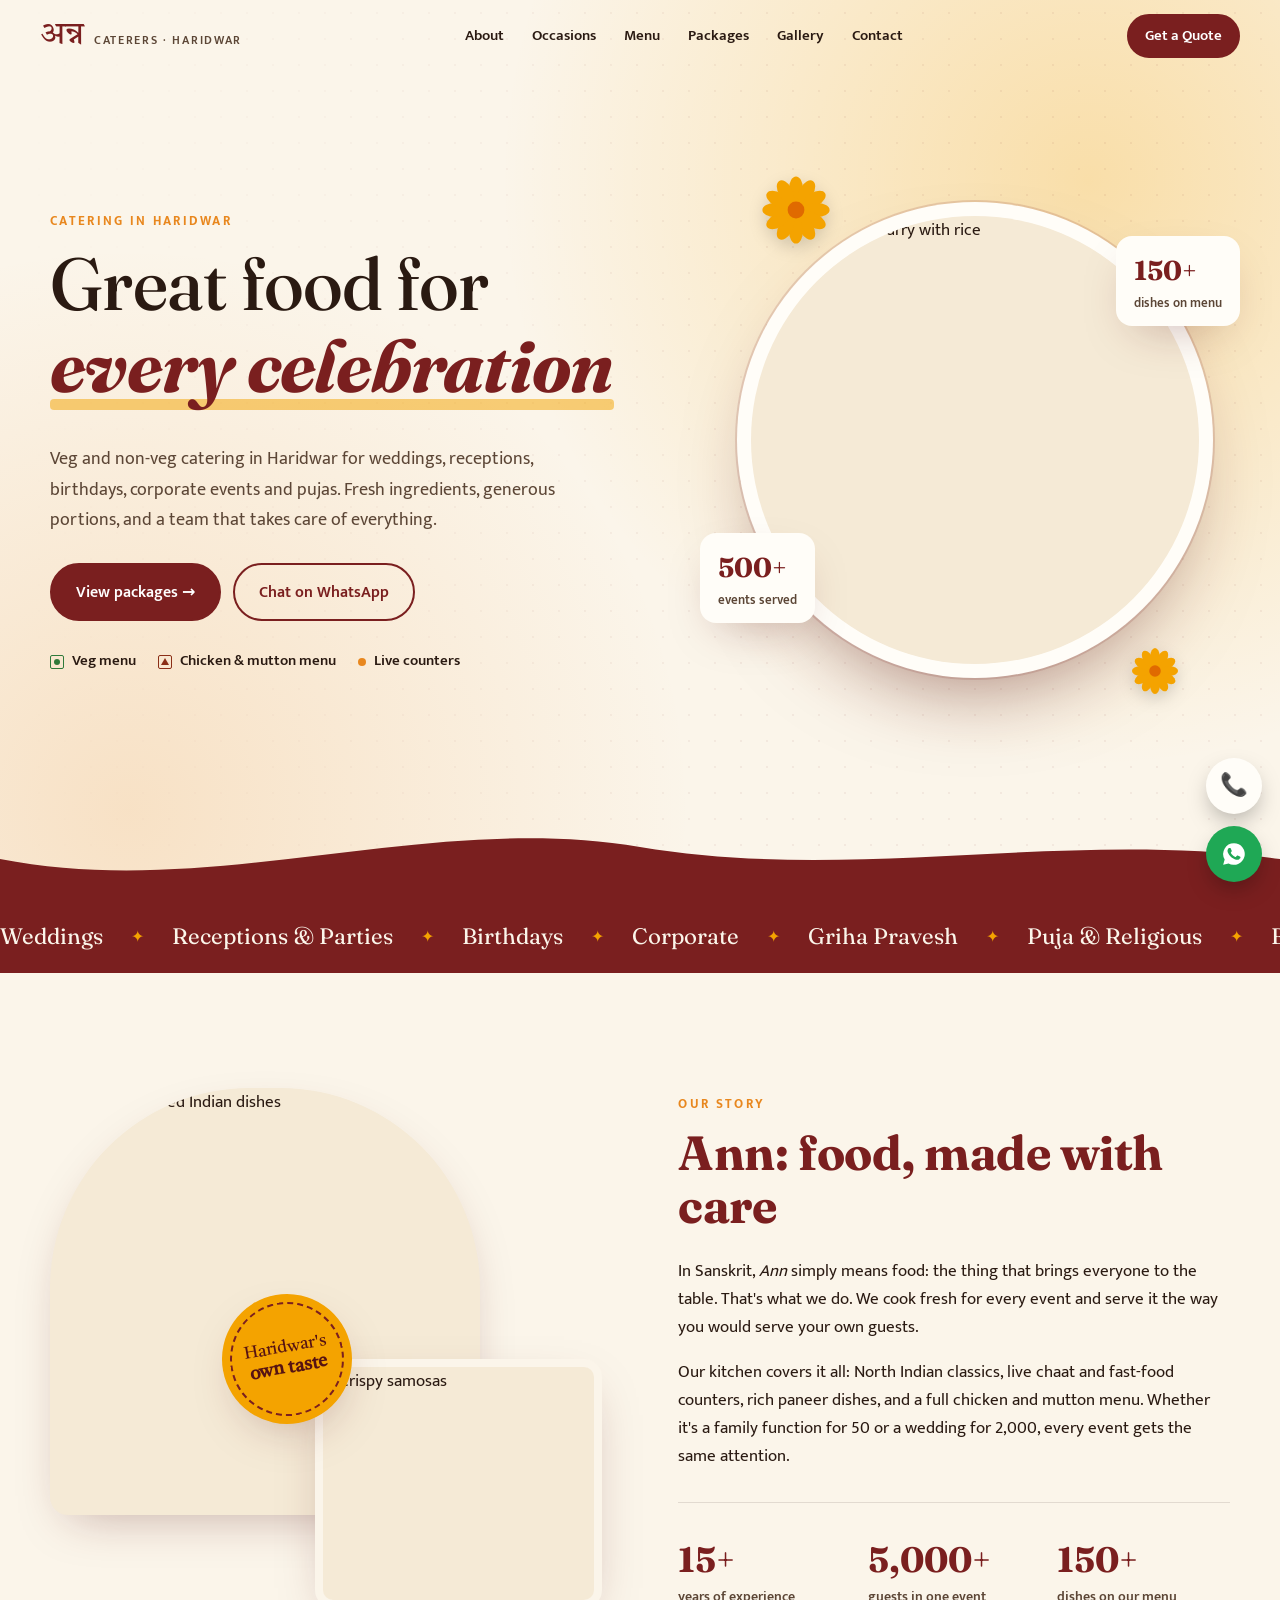
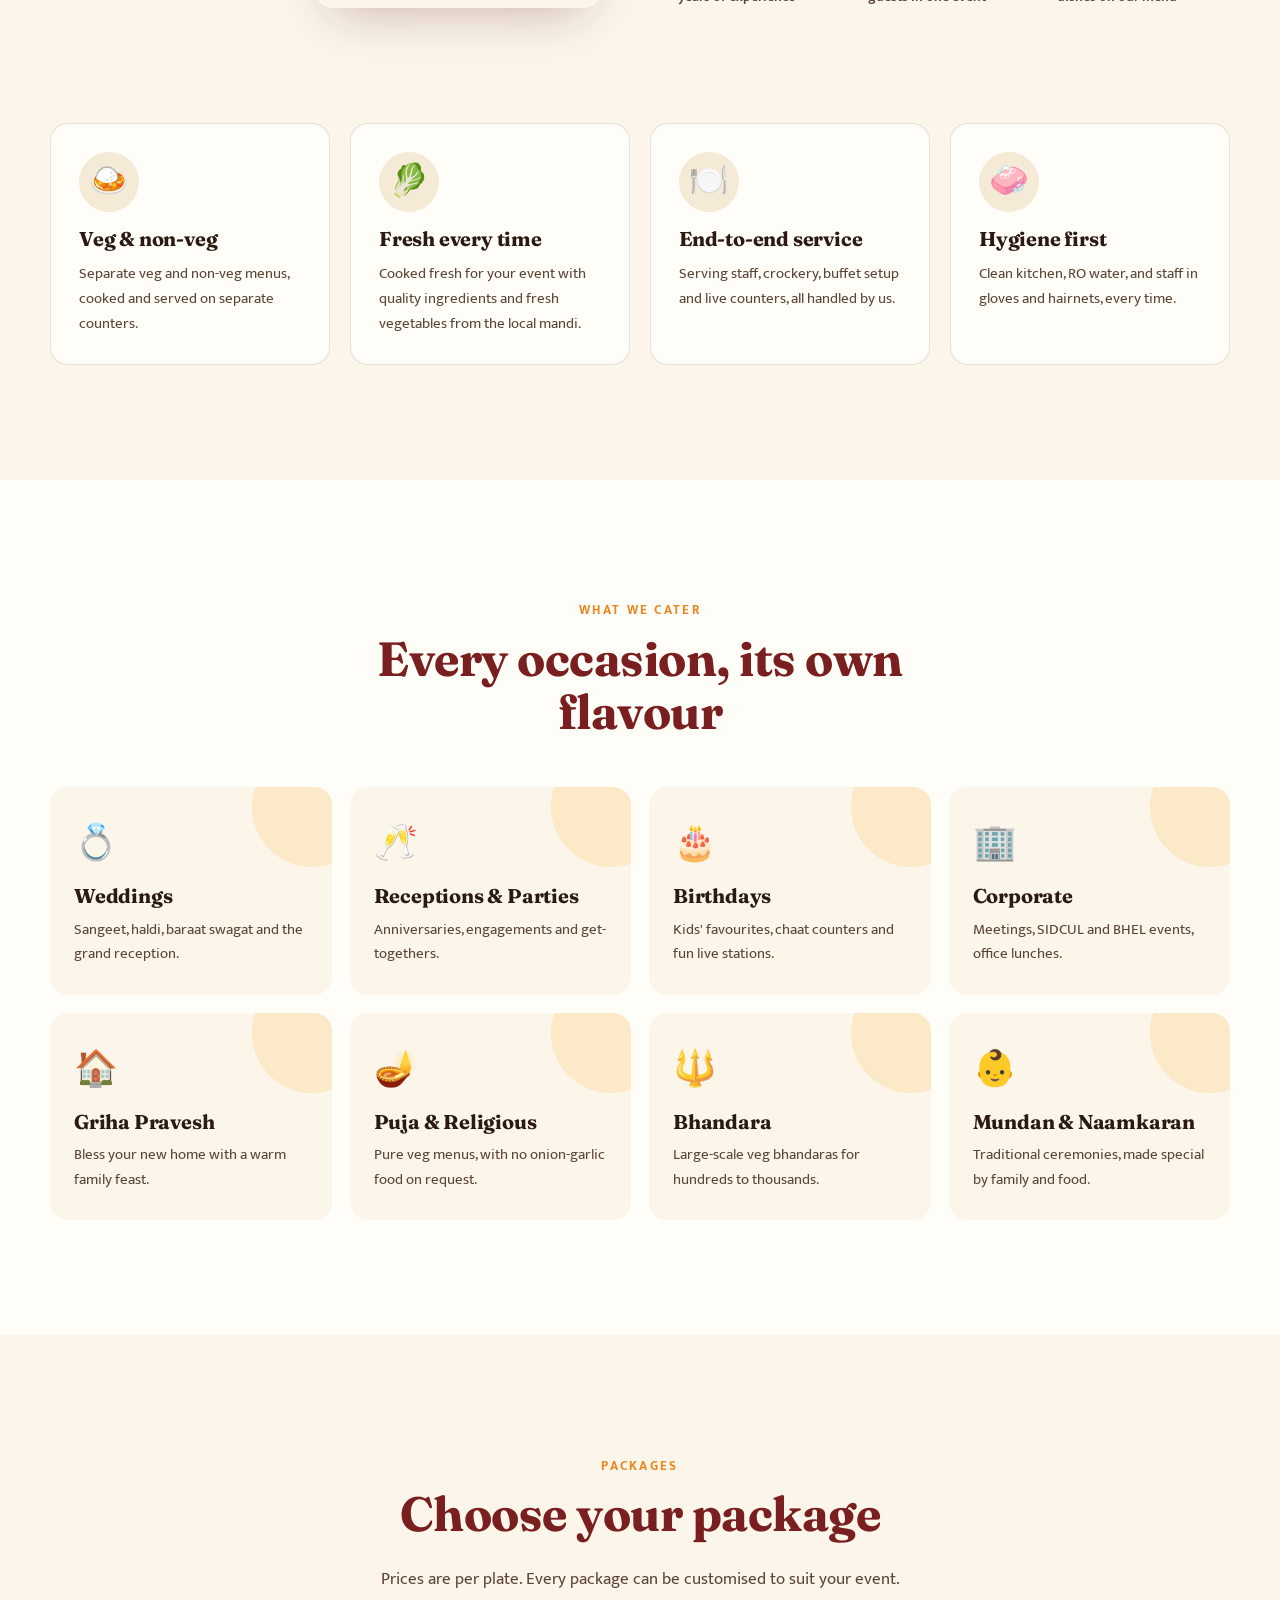
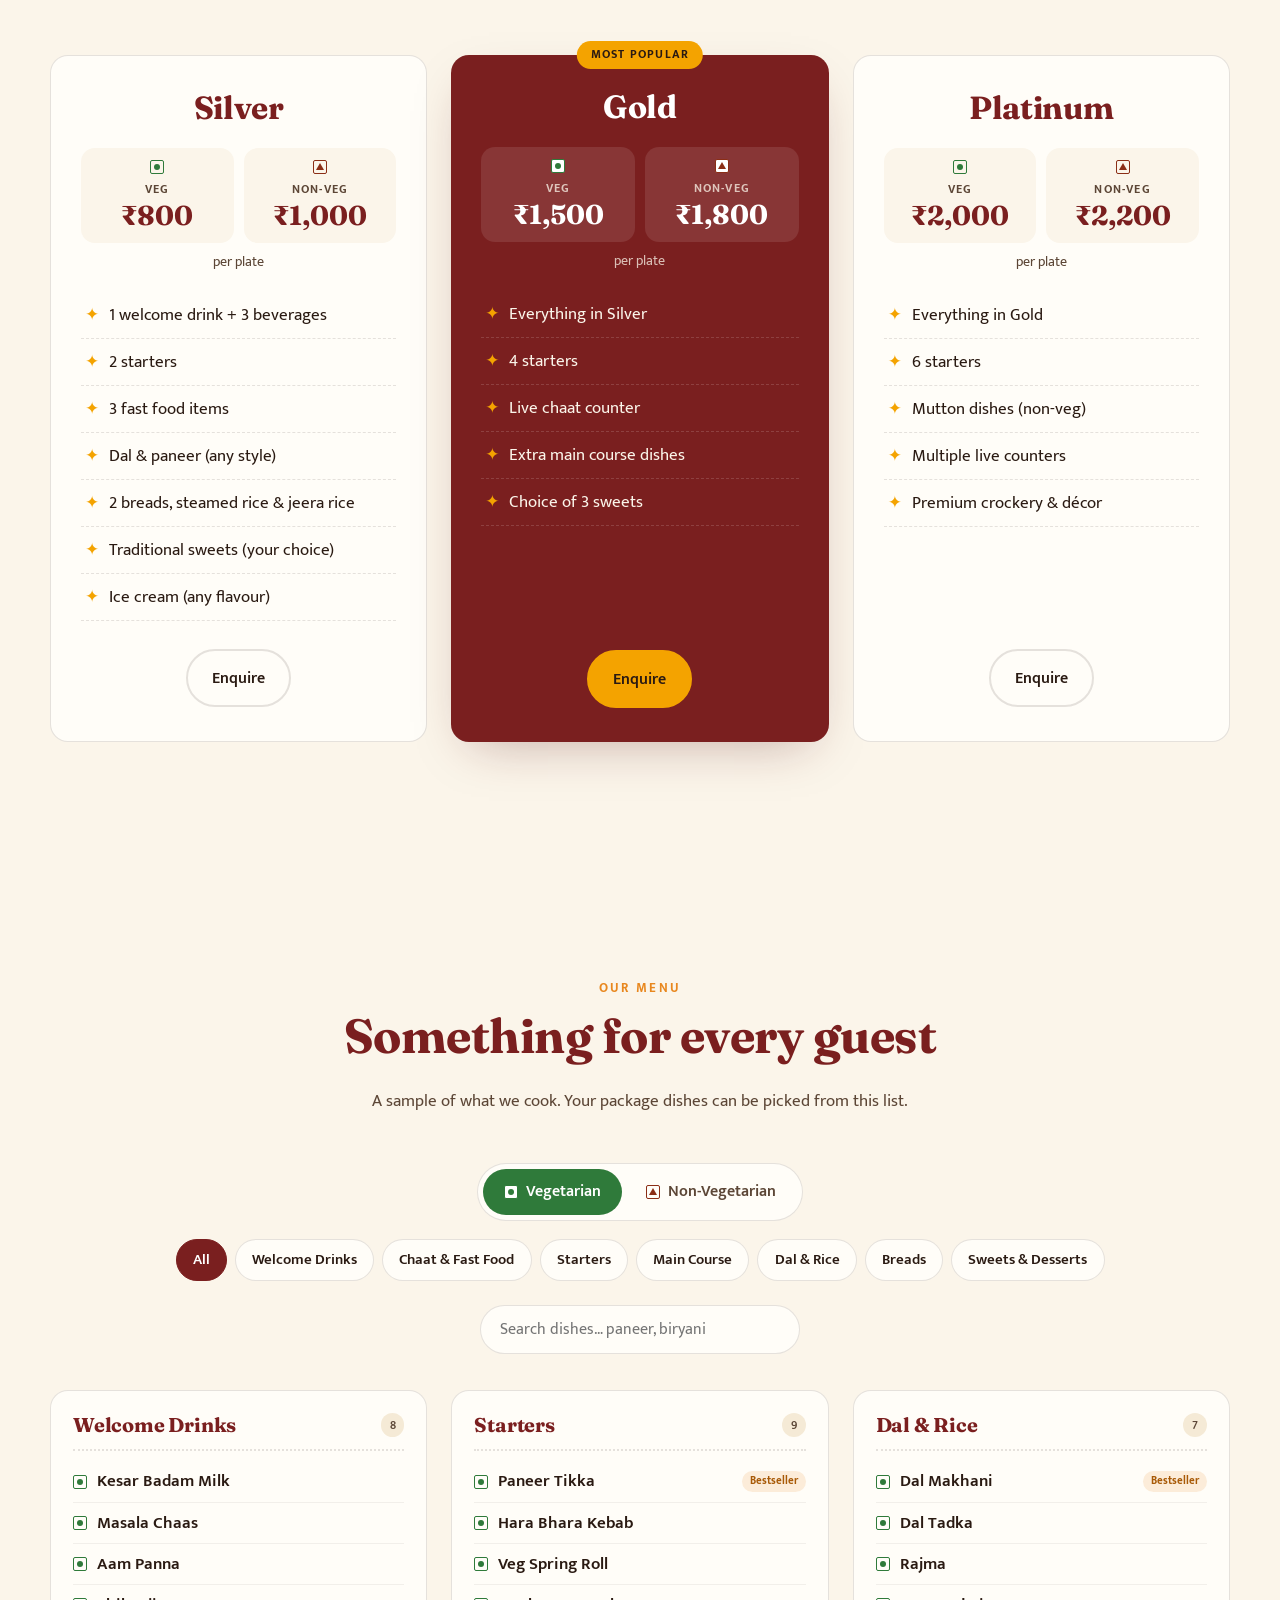
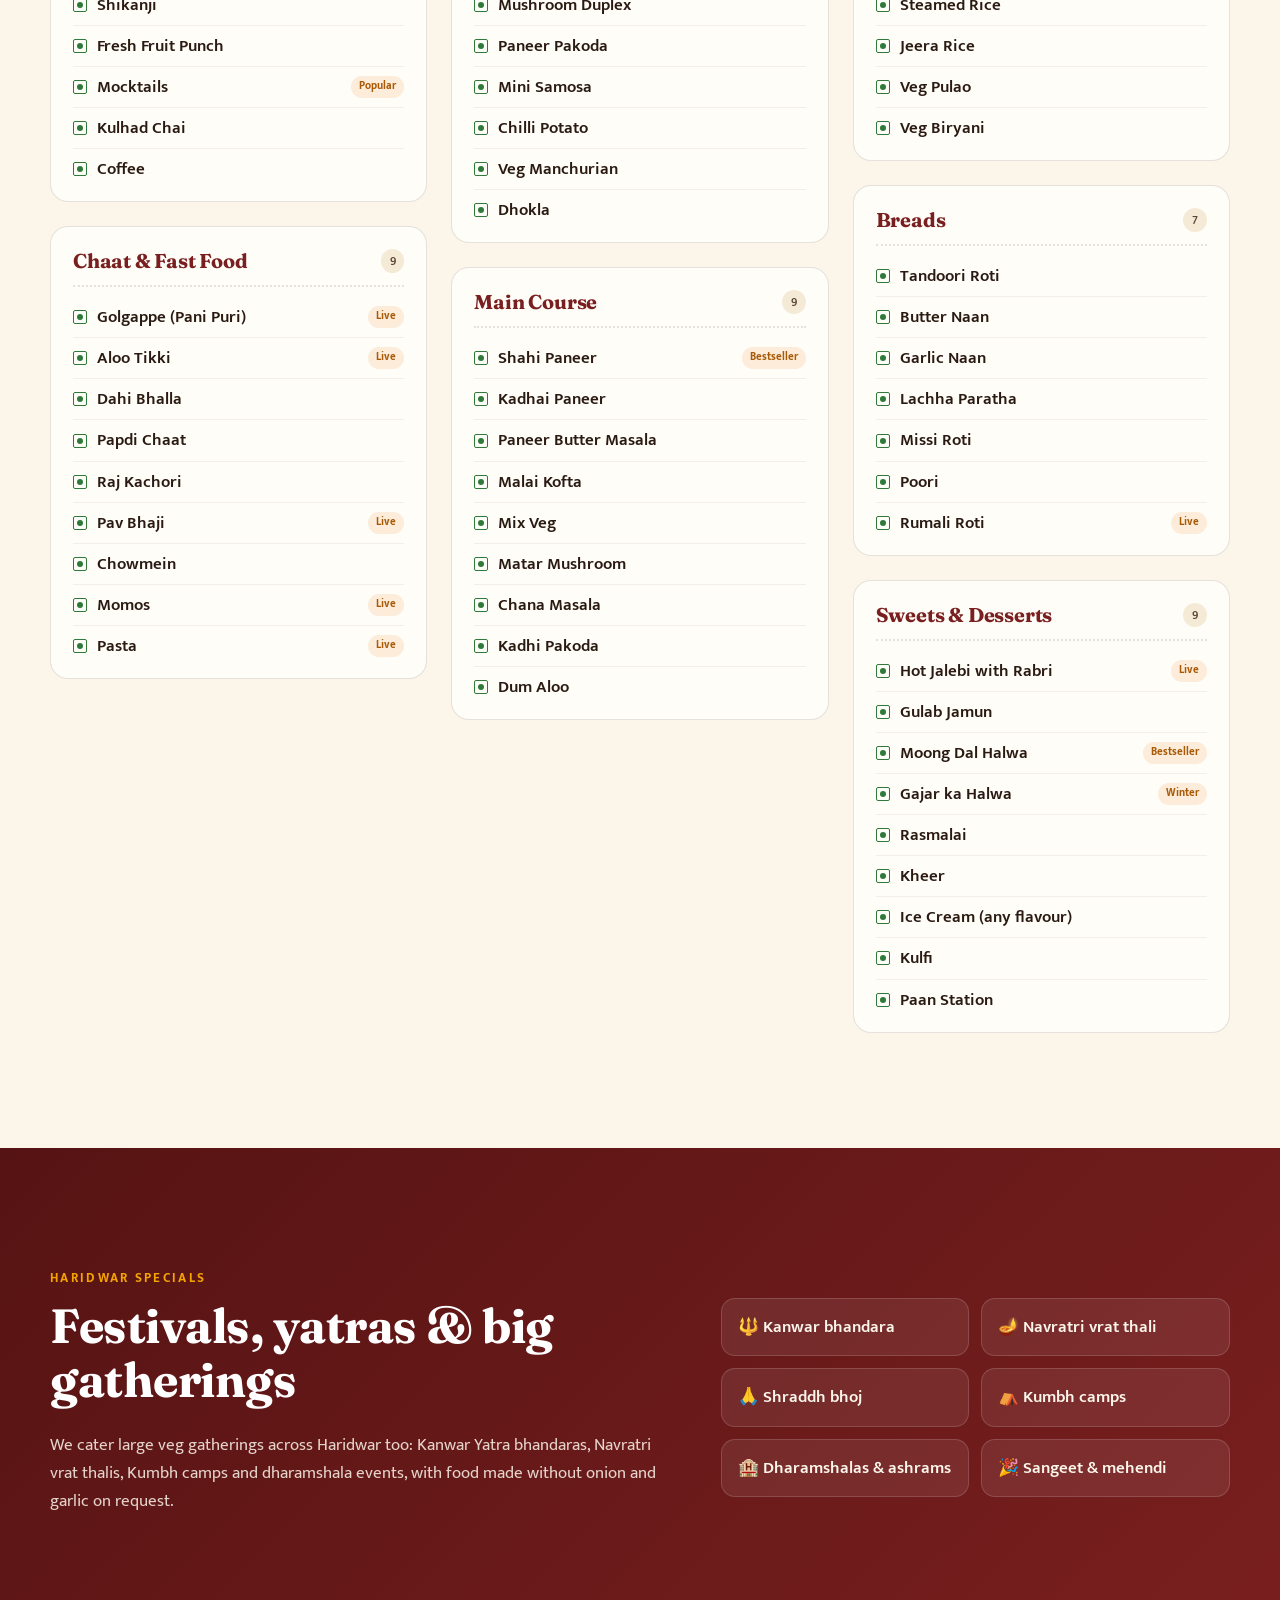
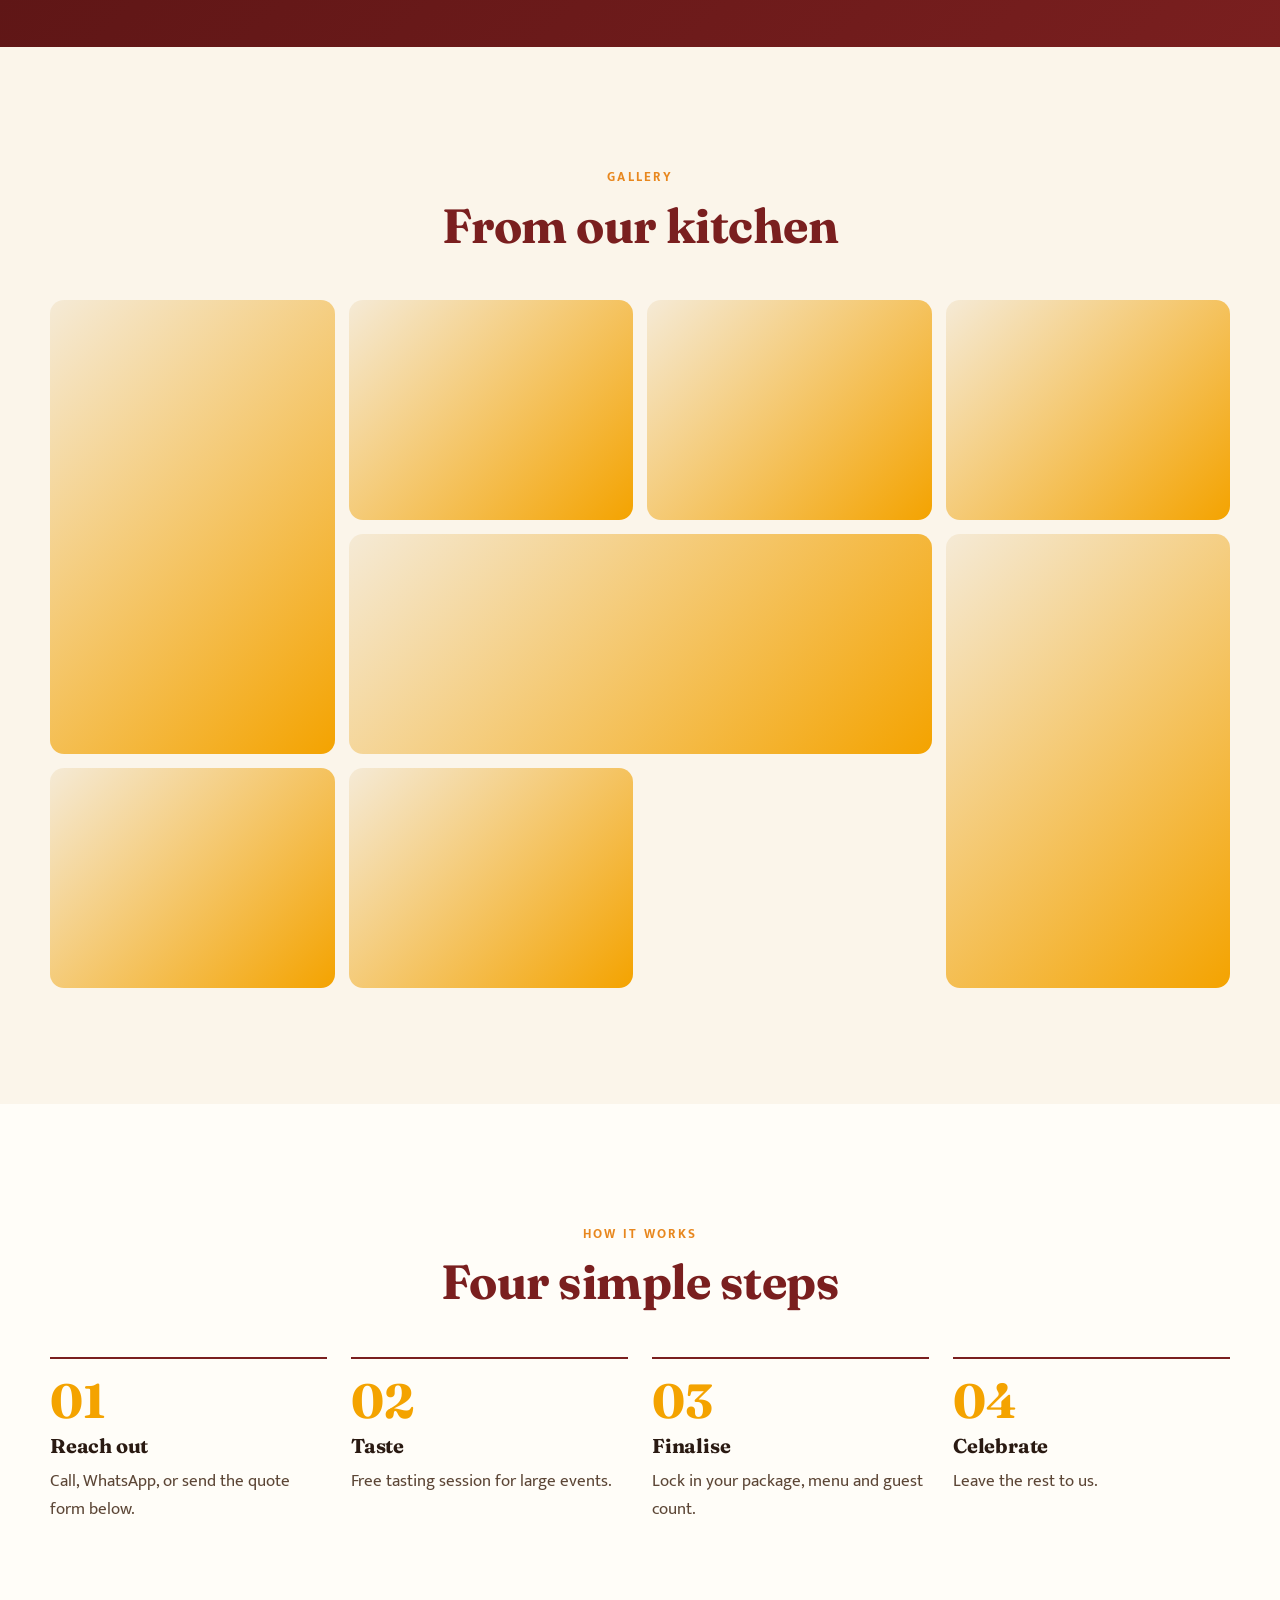
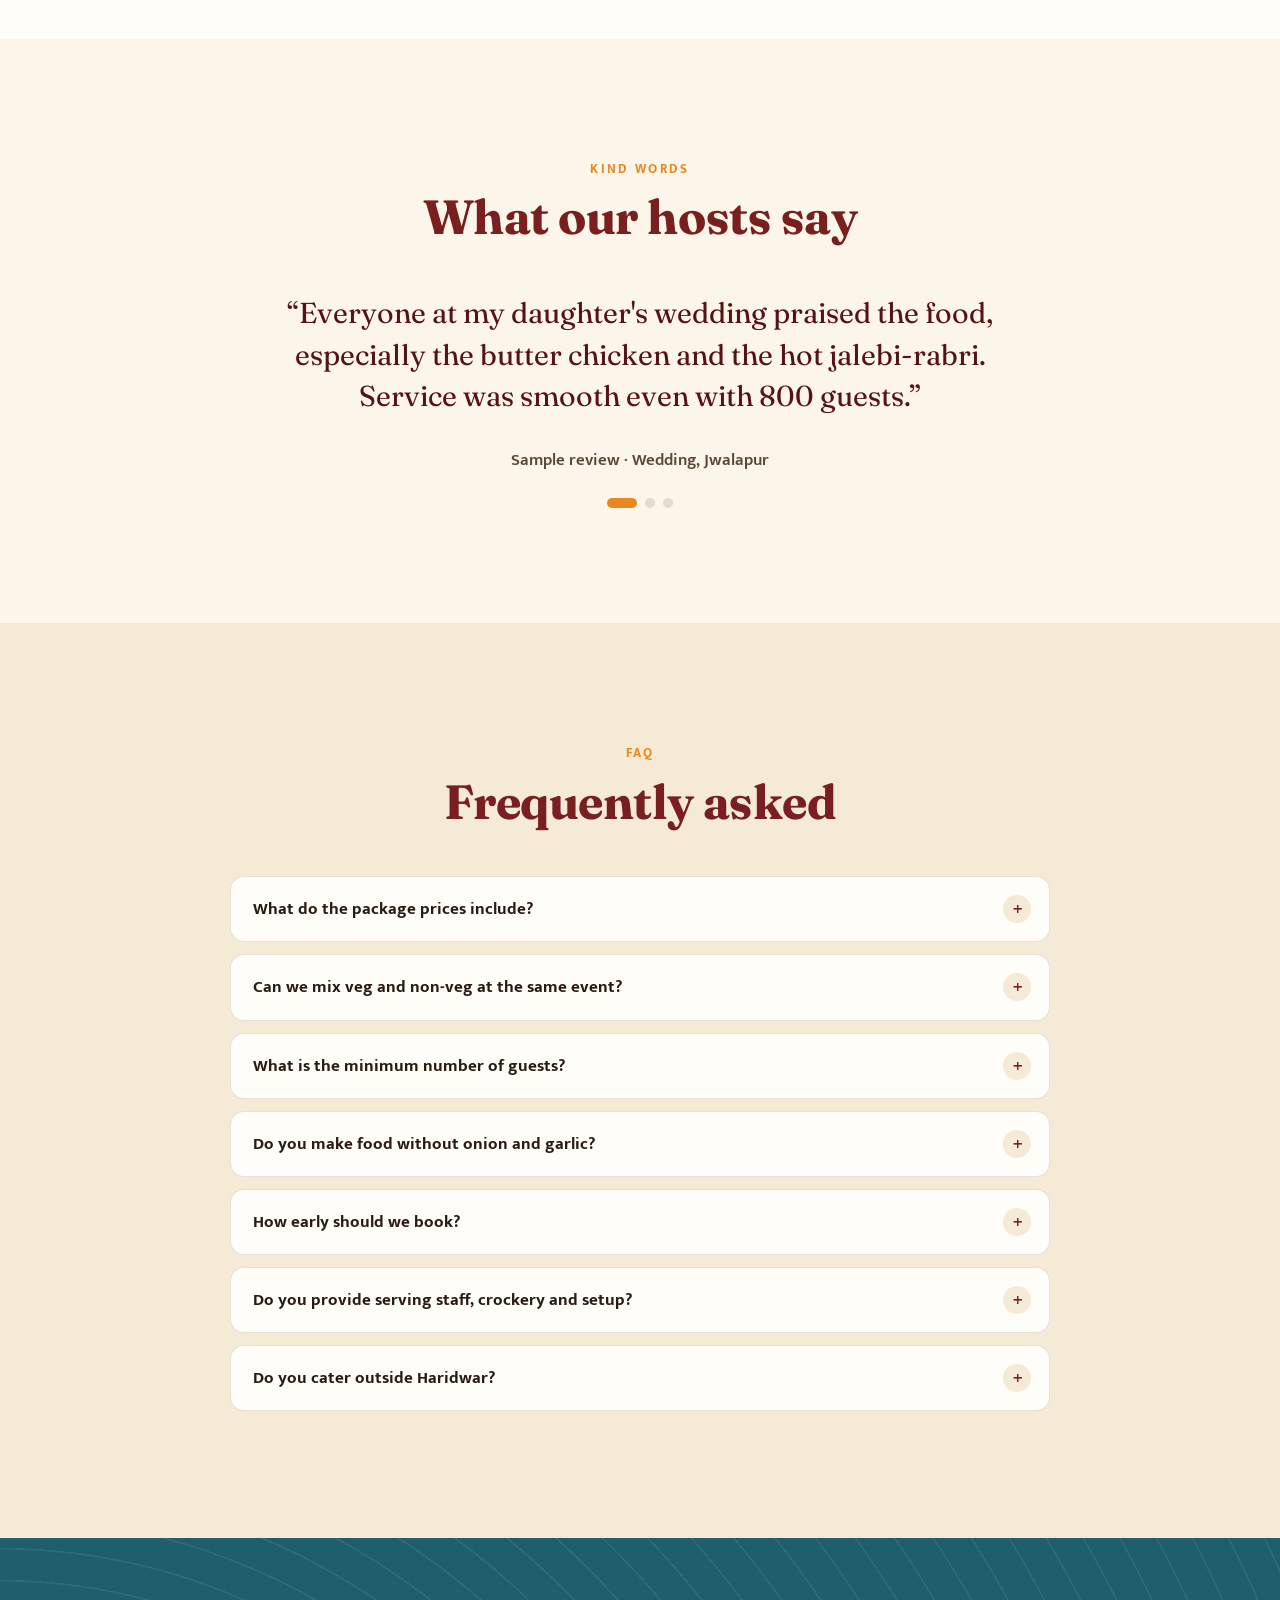
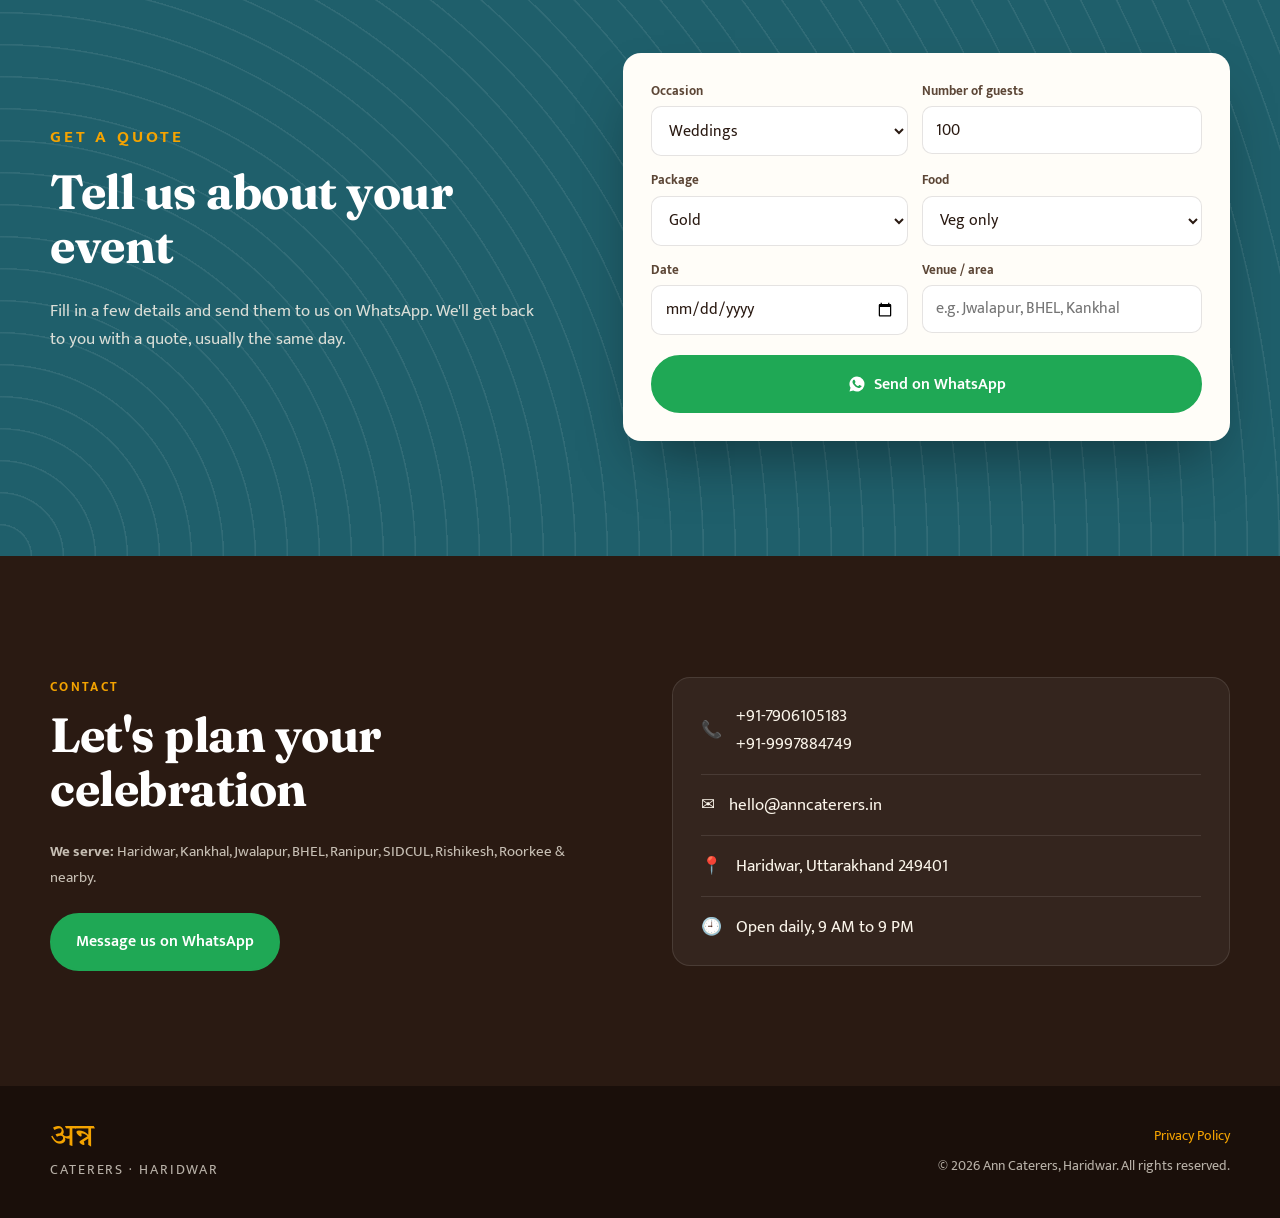
==== commit 5987fce2: "Remove map and cookie policy" ====
--- a/index.html
+++ b/index.html
@@ -3,11 +3,11 @@
 <head>
   <meta charset="utf-8">
   <meta name="viewport" content="width=device-width, initial-scale=1">
-  <title>अन्न · Ann Caterers — Pure Veg Catering in Haridwar</title>
-  <meta name="description" content="अन्न (Ann) — pure vegetarian & sattvik catering in Haridwar for weddings, bhandaras, religious functions, corporate events and parties. Build your menu online and enquire on WhatsApp.">
+  <title>अन्न · Ann Caterers — Veg &amp; Non-Veg Catering in Haridwar</title>
+  <meta name="description" content="अन्न (Ann) Caterers: veg and non-veg catering in Haridwar for weddings, receptions, parties, corporate events and religious functions. Silver, Gold and Platinum packages.">
   <meta name="theme-color" content="#7a1f1f">
   <meta property="og:title" content="अन्न · Ann Caterers, Haridwar">
-  <meta property="og:description" content="Pure veg & sattvik catering in Haridwar. Weddings, bhandaras, pujas, corporate events.">
+  <meta property="og:description" content="Veg & non-veg catering in Haridwar. Weddings, parties, corporate and religious events.">
   <meta property="og:type" content="website">
   <link rel="icon" href="favicon.svg" type="image/svg+xml">
   <link rel="preconnect" href="https://fonts.googleapis.com">
@@ -19,21 +19,20 @@
 
 <!-- ============ NAV ============ -->
 <header class="nav" id="nav">
-  <a href="#top" class="brand" aria-label="Ann home">
+  <a href="#top" class="brand" aria-label="Ann Caterers home">
     <span class="brand-mark">अन्न</span>
-    <span class="brand-sub" data-hi="केटरर्स · हरिद्वार">Caterers · Haridwar</span>
+    <span class="brand-sub">Caterers · Haridwar</span>
   </a>
   <nav class="nav-links" id="navLinks">
-    <a href="#about" data-hi="परिचय">About</a>
-    <a href="#occasions" data-hi="अवसर">Occasions</a>
-    <a href="#menu" data-hi="मेन्यू">Menu</a>
-    <a href="#packages" data-hi="पैकेज">Packages</a>
-    <a href="#gallery" data-hi="झलकियाँ">Gallery</a>
-    <a href="#contact" data-hi="संपर्क">Contact</a>
+    <a href="#about">About</a>
+    <a href="#occasions">Occasions</a>
+    <a href="#menu">Menu</a>
+    <a href="#packages">Packages</a>
+    <a href="#gallery">Gallery</a>
+    <a href="#contact">Contact</a>
   </nav>
   <div class="nav-actions">
-    <button class="lang-toggle" id="langToggle" aria-label="Switch language">हिं</button>
-    <a href="#builder" class="btn btn-sm" data-hi="मेन्यू बनाएँ">Plan Menu</a>
+    <a href="#quote" class="btn btn-sm">Get a Quote</a>
     <button class="burger" id="burger" aria-label="Open menu"><span></span><span></span><span></span></button>
   </div>
 </header>
@@ -45,36 +44,35 @@
   <div class="hero-bg" aria-hidden="true"></div>
   <div class="hero-inner">
     <div class="hero-copy">
-      <p class="eyebrow shloka">अन्नं ब्रह्मेति व्यजानात्</p>
+      <p class="eyebrow">Catering in Haridwar</p>
       <h1>
-        <span data-hi="गंगा किनारे से,">From the banks of Ganga,</span><br>
-        <em data-hi="शुद्ध स्वाद">pure taste</em>
-        <span data-hi="आपके हर उत्सव के लिए।">for every celebration.</span>
+        Great food for<br>
+        <em>every celebration</em>
       </h1>
-      <p class="lead" data-hi="हरिद्वार में शुद्ध शाकाहारी और सात्विक केटरिंग — शादी, भंडारा, पूजा, जन्मदिन और कॉर्पोरेट आयोजनों के लिए। देसी घी, ताज़ी सामग्री और घर जैसा प्रेम।">
-        Pure vegetarian &amp; sattvik catering in Haridwar — for weddings, bhandaras, pujas, birthdays and corporate events. Desi ghee, fresh ingredients, and the warmth of a home kitchen.
+      <p class="lead">
+        Veg and non-veg catering in Haridwar for weddings, receptions, birthdays, corporate events and pujas. Fresh ingredients, generous portions, and a team that takes care of everything.
       </p>
       <div class="hero-cta">
-        <a href="#builder" class="btn" data-hi="अपना मेन्यू बनाएँ →">Build your menu →</a>
-        <a href="#" class="btn btn-ghost js-whatsapp" data-msg="Namaste! I'd like to enquire about catering." data-hi="व्हाट्सऐप पर बात करें">Chat on WhatsApp</a>
+        <a href="#packages" class="btn">View packages →</a>
+        <a href="#" class="btn btn-ghost js-whatsapp" data-msg="Hello! I'd like to enquire about catering.">Chat on WhatsApp</a>
       </div>
       <ul class="hero-badges">
-        <li><span class="veg-mark"></span> <span data-hi="100% शुद्ध शाकाहारी">100% Pure Veg</span></li>
-        <li><span class="dot"></span> <span data-hi="बिना प्याज़-लहसुन विकल्प">No onion-garlic option</span></li>
-        <li><span class="dot"></span> <span data-hi="देसी घी में बना">Cooked in desi ghee</span></li>
+        <li><span class="veg-mark"></span> Veg menu</li>
+        <li><span class="nonveg-mark"></span> Chicken &amp; mutton menu</li>
+        <li><span class="dot"></span> Live counters</li>
       </ul>
     </div>
     <div class="hero-art">
       <div class="plate">
-        <img src="https://images.unsplash.com/photo-1585937421612-70a008356fbe?auto=format&fit=crop&w=900&q=75" alt="A traditional Indian vegetarian thali">
+        <img src="https://images.unsplash.com/photo-1585937421612-70a008356fbe?auto=format&fit=crop&w=900&q=75" alt="Bowls of Indian curry with rice">
       </div>
       <div class="float-card fc-1">
         <strong class="count" data-target="500">0</strong><span>+</span>
-        <small data-hi="सफल आयोजन">events served</small>
+        <small>events served</small>
       </div>
       <div class="float-card fc-2">
         <strong class="count" data-target="150">0</strong><span>+</span>
-        <small data-hi="व्यंजन">dishes on menu</small>
+        <small>dishes on menu</small>
       </div>
       <svg class="marigold m1" viewBox="0 0 100 100" aria-hidden="true"><use href="#marigold"/></svg>
       <svg class="marigold m2" viewBox="0 0 100 100" aria-hidden="true"><use href="#marigold"/></svg>
@@ -96,21 +94,21 @@
     <div class="about-photos reveal">
       <img class="ph ph-1" src="https://images.unsplash.com/photo-1567337710282-00832b415979?auto=format&fit=crop&w=700&q=70" alt="Freshly prepared Indian dishes" loading="lazy">
       <img class="ph ph-2" src="https://images.unsplash.com/photo-1601050690597-df0568f70950?auto=format&fit=crop&w=600&q=70" alt="Crispy samosas" loading="lazy">
-      <div class="stamp"><span data-hi="हरिद्वार का">Haridwar's</span><b data-hi="अपना स्वाद">own taste</b></div>
+      <div class="stamp"><span>Haridwar's</span><b>own taste</b></div>
     </div>
     <div class="about-copy reveal">
-      <p class="eyebrow" data-hi="हमारी कहानी">Our story</p>
-      <h2 data-hi="अन्न — क्योंकि भोजन प्रसाद है">Ann — because food is prasad</h2>
-      <p data-hi="संस्कृत में 'अन्न' का अर्थ है भोजन — वह जो जीवन को पोषित करता है। देवभूमि हरिद्वार में हम मानते हैं कि हर थाली प्रसाद है। इसीलिए हमारी रसोई में केवल शुद्ध शाकाहारी भोजन बनता है, साफ़-सफ़ाई और सात्विकता के साथ।">
-        In Sanskrit, <em>Ann</em> means food: what sustains life. In Devbhoomi Haridwar we believe every plate is prasad, so our kitchen cooks only pure vegetarian food, with care for cleanliness and sattvik values.
+      <p class="eyebrow">Our story</p>
+      <h2>Ann: food, made with care</h2>
+      <p>
+        In Sanskrit, <em>Ann</em> simply means food: the thing that brings everyone to the table. That's what we do. We cook fresh for every event and serve it the way you would serve your own guests.
       </p>
-      <p data-hi="पारंपरिक गढ़वाली और उत्तर भारतीय व्यंजनों से लेकर लाइव चाट काउंटर और आधुनिक फ्यूज़न तक — 50 मेहमानों की पूजा हो या 5000 का भंडारा, हम हर आयोजन को उसी लगन से सँवारते हैं।">
-        From traditional North Indian and Garhwali dishes to live chaat counters and modern fusion, we give every event the same care, whether it's a puja for 50 guests or a bhandara for 5,000.
+      <p>
+        Our kitchen covers it all: North Indian classics, live chaat and fast-food counters, rich paneer dishes, and a full chicken and mutton menu. Whether it's a family function for 50 or a wedding for 2,000, every event gets the same attention.
       </p>
       <div class="stats">
-        <div><strong class="count" data-target="15">0</strong><span>+</span><small data-hi="वर्षों का अनुभव">years of experience</small></div>
-        <div><strong class="count" data-target="5000">0</strong><span>+</span><small data-hi="मेहमान एक आयोजन में">guests in one event</small></div>
-        <div><strong class="count" data-target="100">0</strong><span>%</span><small data-hi="शुद्ध शाकाहारी">pure vegetarian</small></div>
+        <div><strong class="count" data-target="15">0</strong><span>+</span><small>years of experience</small></div>
+        <div><strong class="count" data-target="5000">0</strong><span>+</span><small>guests in one event</small></div>
+        <div><strong class="count" data-target="150">0</strong><span>+</span><small>dishes on our menu</small></div>
       </div>
     </div>
   </div>
@@ -121,24 +119,24 @@
   <div class="container">
     <div class="promise-grid">
       <div class="promise reveal">
-        <div class="p-ico">🪔</div>
-        <h3 data-hi="सात्विक रसोई">Sattvik kitchen</h3>
-        <p data-hi="पूजा, व्रत और धार्मिक आयोजनों के लिए बिना प्याज़-लहसुन का पूरा मेन्यू।">A complete no onion-garlic menu for pujas, vrat and religious functions.</p>
+        <div class="p-ico">🍛</div>
+        <h3>Veg &amp; non-veg</h3>
+        <p>Separate veg and non-veg menus, cooked and served on separate counters.</p>
       </div>
       <div class="promise reveal">
-        <div class="p-ico">🧈</div>
-        <h3 data-hi="शुद्ध देसी घी">Pure desi ghee</h3>
-        <p data-hi="मिठाइयाँ और पकवान शुद्ध घी में, ताज़ी मंडी की सब्ज़ियों के साथ।">Sweets and dishes made in pure ghee with fresh vegetables from the local mandi.</p>
+        <div class="p-ico">🥬</div>
+        <h3>Fresh every time</h3>
+        <p>Cooked fresh for your event with quality ingredients and fresh vegetables from the local mandi.</p>
       </div>
       <div class="promise reveal">
         <div class="p-ico">🍽️</div>
-        <h3 data-hi="पूरी व्यवस्था">End-to-end service</h3>
-        <p data-hi="टेंट से लेकर सर्विंग स्टाफ, क्रॉकरी और लाइव काउंटर तक — सब हम सँभालते हैं।">Serving staff, crockery, buffet setup and live counters, all handled by us.</p>
+        <h3>End-to-end service</h3>
+        <p>Serving staff, crockery, buffet setup and live counters, all handled by us.</p>
       </div>
       <div class="promise reveal">
-        <div class="p-ico">🌿</div>
-        <h3 data-hi="स्वच्छता पहले">Hygiene first</h3>
-        <p data-hi="साफ़ रसोई, RO पानी, हेयरनेट-दस्ताने पहने स्टाफ़ — हर बार।">Clean kitchen, RO water, and staff in gloves and hairnets, every time.</p>
+        <div class="p-ico">🧼</div>
+        <h3>Hygiene first</h3>
+        <p>Clean kitchen, RO water, and staff in gloves and hairnets, every time.</p>
       </div>
     </div>
   </div>
@@ -148,10 +146,22 @@
 <section class="section occasions" id="occasions">
   <div class="container">
     <div class="section-head reveal">
-      <p class="eyebrow" data-hi="हम किनके लिए पकाते हैं">What we cater</p>
-      <h2 data-hi="हर अवसर, एक नया स्वाद">Every occasion, its own flavour</h2>
+      <p class="eyebrow">What we cater</p>
+      <h2>Every occasion, its own flavour</h2>
     </div>
     <div class="occ-grid" id="occGrid"></div>
+  </div>
+</section>
+
+<!-- ============ PACKAGES ============ -->
+<section class="section packages" id="packages">
+  <div class="container">
+    <div class="section-head reveal">
+      <p class="eyebrow">Packages</p>
+      <h2>Choose your package</h2>
+      <p class="sub">Prices are per plate. Every package can be customised to suit your event.</p>
+    </div>
+    <div class="pkg-grid" id="pkgGrid"></div>
   </div>
 </section>
 
@@ -159,94 +169,23 @@
 <section class="section menu" id="menu">
   <div class="container">
     <div class="section-head reveal">
-      <p class="eyebrow" data-hi="हमारा मेन्यू">Our menu</p>
-      <h2 data-hi="150+ व्यंजन, एक ही रसोई">150+ dishes, one kitchen</h2>
-      <p class="sub" data-hi="किसी भी व्यंजन पर ＋ दबाएँ और उसे अपने मेन्यू में जोड़ें।">Tap ＋ on any dish to add it to your custom menu.</p>
+      <p class="eyebrow">Our menu</p>
+      <h2>Something for every guest</h2>
+      <p class="sub">A sample of what we cook. Your package dishes can be picked from this list.</p>
     </div>
 
     <div class="menu-tools reveal">
+      <div class="diet-toggle" role="tablist" aria-label="Menu type">
+        <button role="tab" class="diet active" data-diet="veg" aria-selected="true"><span class="veg-mark"></span> Vegetarian</button>
+        <button role="tab" class="diet" data-diet="nonveg" aria-selected="false"><span class="nonveg-mark"></span> Non-Vegetarian</button>
+      </div>
       <div class="tabs" id="menuTabs" role="tablist"></div>
-      <div class="menu-filters">
-        <label class="switch">
-          <input type="checkbox" id="sattvikOnly">
-          <span class="slider"></span>
-          <span data-hi="केवल सात्विक (बिना प्याज़-लहसुन)">Sattvik only (no onion-garlic)</span>
-        </label>
-        <input type="search" id="menuSearch" class="search" placeholder="Search dishes… paneer, jalebi" data-hi-placeholder="व्यंजन खोजें… पनीर, जलेबी">
-      </div>
-    </div>
-
+      <input type="search" id="menuSearch" class="search" placeholder="Search dishes… paneer, biryani">
+    </div>
+
+    <p class="nv-note" id="nvNote" hidden>Our non-veg menu features chicken and mutton dishes, cooked and served separately from the veg food.</p>
     <div class="menu-grid" id="menuGrid"></div>
-    <p class="empty" id="menuEmpty" hidden data-hi="कोई व्यंजन नहीं मिला। कुछ और खोजें!">No dishes found. Try something else!</p>
-  </div>
-</section>
-
-<!-- ============ MENU BUILDER ============ -->
-<section class="section builder" id="builder">
-  <div class="container builder-grid">
-    <div class="builder-copy reveal">
-      <p class="eyebrow light" data-hi="अपना मेन्यू बनाएँ">Plan your menu</p>
-      <h2 data-hi="अपनी थाली खुद सजाएँ">Design your own thali</h2>
-      <p data-hi="ऊपर के मेन्यू से व्यंजन चुनें, आयोजन की जानकारी भरें और एक क्लिक में व्हाट्सऐप पर कोटेशन माँगें। कोई फ़ॉर्म नहीं, कोई इंतज़ार नहीं।">
-        Pick dishes from the menu above, fill in your event details, and request a quote on WhatsApp in one tap. No forms, no waiting.
-      </p>
-      <div class="presets">
-        <span data-hi="या कोई तैयार मेन्यू लें:">Or start from a preset:</span>
-        <div class="preset-btns" id="presetBtns"></div>
-      </div>
-    </div>
-
-    <div class="ticket reveal" id="ticket">
-      <div class="ticket-head">
-        <span class="brand-mark sm">अन्न</span>
-        <span data-hi="आपका मेन्यू">Your menu</span>
-        <span class="pill" id="selCount">0</span>
-      </div>
-      <ul class="ticket-list" id="ticketList">
-        <li class="ticket-empty" data-hi="अभी कोई व्यंजन नहीं चुना गया। मेन्यू से ＋ दबाएँ।">No dishes yet. Tap ＋ in the menu.</li>
-      </ul>
-      <div class="ticket-form">
-        <label>
-          <span data-hi="अवसर">Occasion</span>
-          <select id="fEvent"></select>
-        </label>
-        <label>
-          <span data-hi="मेहमान">Guests</span>
-          <input type="number" id="fGuests" min="10" step="10" value="100">
-        </label>
-        <label>
-          <span data-hi="तारीख">Date</span>
-          <input type="date" id="fDate">
-        </label>
-        <label>
-          <span data-hi="स्थान">Venue / area</span>
-          <input type="text" id="fVenue" placeholder="e.g. Jwalapur, BHEL, Kankhal" data-hi-placeholder="जैसे ज्वालापुर, भेल, कनखल">
-        </label>
-        <label class="check">
-          <input type="checkbox" id="fSattvik">
-          <span data-hi="पूरा मेन्यू बिना प्याज़-लहसुन चाहिए">Whole menu without onion-garlic</span>
-        </label>
-      </div>
-      <div class="ticket-actions">
-        <button class="btn btn-wa" id="sendWa">
-          <svg viewBox="0 0 24 24" width="18" height="18" aria-hidden="true"><path fill="currentColor" d="M12 2a10 10 0 0 0-8.6 15.1L2 22l5-1.3A10 10 0 1 0 12 2Zm5.3 14.1c-.2.6-1.3 1.2-1.8 1.2-.5.1-1 .2-3.4-.7-2.9-1.1-4.7-4.1-4.9-4.3-.1-.2-1.2-1.6-1.2-3s.8-2.2 1-2.5c.3-.3.6-.4.8-.4h.6c.2 0 .4 0 .6.5l.9 2.1c.1.2.1.4 0 .5l-.3.5-.4.5c-.1.1-.3.3-.1.6.2.3.8 1.3 1.7 2.1 1.2 1 2.1 1.4 2.4 1.5.3.1.5.1.6-.1l.9-1.1c.2-.3.4-.2.7-.1l2 1c.3.1.5.2.5.3.1.2.1.7-.1 1.3Z"/></svg>
-          <span data-hi="व्हाट्सऐप पर कोटेशन माँगें">Get quote on WhatsApp</span>
-        </button>
-        <button class="btn btn-ghost dark" id="clearSel" data-hi="साफ़ करें">Clear</button>
-      </div>
-    </div>
-  </div>
-</section>
-
-<!-- ============ PACKAGES ============ -->
-<section class="section packages" id="packages">
-  <div class="container">
-    <div class="section-head reveal">
-      <p class="eyebrow" data-hi="पैकेज">Packages</p>
-      <h2 data-hi="हर बजट के लिए एक थाली">A thali for every budget</h2>
-      <p class="sub" data-hi="सभी पैकेज पूरी तरह बदले जा सकते हैं। कीमत मेहमानों की संख्या और मेन्यू पर निर्भर करती है।">Every package is fully customisable. Pricing depends on guest count and menu.</p>
-    </div>
-    <div class="pkg-grid" id="pkgGrid"></div>
+    <p class="empty" id="menuEmpty" hidden>No dishes found. Try something else!</p>
   </div>
 </section>
 
@@ -254,19 +193,19 @@
 <section class="section specials">
   <div class="container specials-inner reveal">
     <div>
-      <p class="eyebrow light" data-hi="हरिद्वार विशेष">Haridwar specials</p>
-      <h2 data-hi="पर्व और यात्रा के लिए विशेष सेवा">Special service for festivals &amp; yatras</h2>
-      <p data-hi="कांवड़ यात्रा के भंडारे, कुंभ और अर्धकुंभ के शिविर, नवरात्रि व्रत थाली, गंगा दशहरा और श्राद्ध भोज — हज़ारों श्रद्धालुओं के लिए समय पर, शुद्ध भोजन।">
-        Kanwar Yatra bhandaras, Kumbh and Ardh Kumbh camps, Navratri vrat thalis, Ganga Dussehra and shraddh bhoj: pure food served on time to thousands of devotees.
+      <p class="eyebrow light">Haridwar specials</p>
+      <h2>Festivals, yatras &amp; big gatherings</h2>
+      <p>
+        We cater large veg gatherings across Haridwar too: Kanwar Yatra bhandaras, Navratri vrat thalis, Kumbh camps and dharamshala events, with food made without onion and garlic on request.
       </p>
     </div>
     <ul class="special-list">
-      <li data-hi="🔱 कांवड़ भंडारा">🔱 Kanwar bhandara</li>
-      <li data-hi="🪔 नवरात्रि व्रत थाली">🪔 Navratri vrat thali</li>
-      <li data-hi="🌊 गंगा दशहरा">🌊 Ganga Dussehra</li>
-      <li data-hi="🙏 श्राद्ध / ब्राह्मण भोज">🙏 Shraddh / Brahmin bhoj</li>
-      <li data-hi="⛺ कुंभ शिविर">⛺ Kumbh camps</li>
-      <li data-hi="🏨 धर्मशाला व आश्रम">🏨 Dharamshalas &amp; ashrams</li>
+      <li>🔱 Kanwar bhandara</li>
+      <li>🪔 Navratri vrat thali</li>
+      <li>🙏 Shraddh bhoj</li>
+      <li>⛺ Kumbh camps</li>
+      <li>🏨 Dharamshalas &amp; ashrams</li>
+      <li>🎉 Sangeet &amp; mehendi</li>
     </ul>
   </div>
 </section>
@@ -275,8 +214,8 @@
 <section class="section gallery" id="gallery">
   <div class="container">
     <div class="section-head reveal">
-      <p class="eyebrow" data-hi="झलकियाँ">Gallery</p>
-      <h2 data-hi="हमारी रसोई से">From our kitchen</h2>
+      <p class="eyebrow">Gallery</p>
+      <h2>From our kitchen</h2>
     </div>
     <div class="gal-grid" id="galGrid"></div>
   </div>
@@ -286,14 +225,14 @@
 <section class="section process">
   <div class="container">
     <div class="section-head reveal">
-      <p class="eyebrow" data-hi="कैसे काम करते हैं">How it works</p>
-      <h2 data-hi="चार आसान कदम">Four simple steps</h2>
+      <p class="eyebrow">How it works</p>
+      <h2>Four simple steps</h2>
     </div>
     <ol class="steps">
-      <li class="reveal"><b>01</b><h3 data-hi="संपर्क करें">Reach out</h3><p data-hi="कॉल, व्हाट्सऐप या ऊपर के मेन्यू बिल्डर से।">Call, WhatsApp, or use the menu builder.</p></li>
-      <li class="reveal"><b>02</b><h3 data-hi="चखें">Taste</h3><p data-hi="बड़े आयोजनों के लिए मुफ़्त टेस्टिंग सेशन।">Free tasting session for large events.</p></li>
-      <li class="reveal"><b>03</b><h3 data-hi="तय करें">Finalise</h3><p data-hi="मेन्यू, मेहमान और बजट तय करके बुकिंग।">Lock in menu, guest count and budget.</p></li>
-      <li class="reveal"><b>04</b><h3 data-hi="आनंद लें">Celebrate</h3><p data-hi="बाकी सब हम पर छोड़ दें।">Leave the rest to us.</p></li>
+      <li class="reveal"><b>01</b><h3>Reach out</h3><p>Call, WhatsApp, or send the quote form below.</p></li>
+      <li class="reveal"><b>02</b><h3>Taste</h3><p>Free tasting session for large events.</p></li>
+      <li class="reveal"><b>03</b><h3>Finalise</h3><p>Lock in your package, menu and guest count.</p></li>
+      <li class="reveal"><b>04</b><h3>Celebrate</h3><p>Leave the rest to us.</p></li>
     </ol>
   </div>
 </section>
@@ -302,8 +241,8 @@
 <section class="section testimonials">
   <div class="container">
     <div class="section-head reveal">
-      <p class="eyebrow" data-hi="मेहमानों की बात">Kind words</p>
-      <h2 data-hi="मेहमानों ने क्या कहा">What our hosts say</h2>
+      <p class="eyebrow">Kind words</p>
+      <h2>What our hosts say</h2>
     </div>
     <div class="t-slider reveal" id="tSlider">
       <div class="t-track" id="tTrack"></div>
@@ -316,31 +255,73 @@
 <section class="section faq">
   <div class="container narrow">
     <div class="section-head reveal">
-      <p class="eyebrow" data-hi="सवाल-जवाब">FAQ</p>
-      <h2 data-hi="अक्सर पूछे जाने वाले सवाल">Frequently asked</h2>
+      <p class="eyebrow">FAQ</p>
+      <h2>Frequently asked</h2>
     </div>
     <div class="faq-list" id="faqList"></div>
+  </div>
+</section>
+
+<!-- ============ QUOTE ============ -->
+<section class="section quote" id="quote">
+  <div class="container quote-grid">
+    <div class="quote-copy reveal">
+      <p class="eyebrow light">Get a quote</p>
+      <h2>Tell us about your event</h2>
+      <p>Fill in a few details and send them to us on WhatsApp. We'll get back to you with a quote, usually the same day.</p>
+    </div>
+    <form class="quote-form reveal" id="quoteForm">
+      <label>
+        <span>Occasion</span>
+        <select id="fEvent"></select>
+      </label>
+      <label>
+        <span>Number of guests</span>
+        <input type="number" id="fGuests" min="10" step="10" value="100">
+      </label>
+      <label>
+        <span>Package</span>
+        <select id="fPackage"></select>
+      </label>
+      <label>
+        <span>Food</span>
+        <select id="fDiet">
+          <option>Veg only</option>
+          <option>Veg + Non-veg</option>
+          <option>Not sure yet</option>
+        </select>
+      </label>
+      <label>
+        <span>Date</span>
+        <input type="date" id="fDate">
+      </label>
+      <label>
+        <span>Venue / area</span>
+        <input type="text" id="fVenue" placeholder="e.g. Jwalapur, BHEL, Kankhal">
+      </label>
+      <button type="submit" class="btn btn-wa">
+        <svg viewBox="0 0 24 24" width="18" height="18" aria-hidden="true"><path fill="currentColor" d="M12 2a10 10 0 0 0-8.6 15.1L2 22l5-1.3A10 10 0 1 0 12 2Zm5.3 14.1c-.2.6-1.3 1.2-1.8 1.2-.5.1-1 .2-3.4-.7-2.9-1.1-4.7-4.1-4.9-4.3-.1-.2-1.2-1.6-1.2-3s.8-2.2 1-2.5c.3-.3.6-.4.8-.4h.6c.2 0 .4 0 .6.5l.9 2.1c.1.2.1.4 0 .5l-.3.5-.4.5c-.1.1-.3.3-.1.6.2.3.8 1.3 1.7 2.1 1.2 1 2.1 1.4 2.4 1.5.3.1.5.1.6-.1l.9-1.1c.2-.3.4-.2.7-.1l2 1c.3.1.5.2.5.3.1.2.1.7-.1 1.3Z"/></svg>
+        Send on WhatsApp
+      </button>
+    </form>
   </div>
 </section>
 
 <!-- ============ CONTACT ============ -->
 <section class="section contact" id="contact">
   <div class="container contact-grid">
-    <div class="contact-card reveal">
-      <p class="eyebrow light" data-hi="संपर्क">Contact</p>
-      <h2 data-hi="आइए, साथ मिलकर उत्सव सजाएँ">Let's plan your celebration</h2>
-      <ul class="contact-list">
-        <li><span>📞</span> <a href="#" class="js-phone" id="phoneText"></a></li>
-        <li><span>💬</span> <a href="#" class="js-whatsapp" data-msg="Namaste! I'd like to enquire about catering." data-hi="व्हाट्सऐप पर संदेश भेजें">Message on WhatsApp</a></li>
-        <li><span>✉️</span> <a href="#" id="emailText"></a></li>
-        <li><span>📍</span> <span id="addrText"></span></li>
-        <li><span>🕘</span> <span data-hi="रोज़ सुबह 9 से रात 9 बजे तक">Open daily, 9 AM to 9 PM</span></li>
-      </ul>
-      <p class="areas"><b data-hi="सेवा क्षेत्र:">We serve:</b> <span data-hi="हरिद्वार, कनखल, ज्वालापुर, भेल, रानीपुर, SIDCUL, ऋषिकेश, रुड़की और आसपास।">Haridwar, Kankhal, Jwalapur, BHEL, Ranipur, SIDCUL, Rishikesh, Roorkee &amp; nearby.</span></p>
-    </div>
-    <div class="map reveal">
-      <iframe title="Ann Caterers location on map" loading="lazy" referrerpolicy="no-referrer-when-downgrade" id="mapFrame"></iframe>
-    </div>
+    <div class="contact-intro reveal">
+      <p class="eyebrow light">Contact</p>
+      <h2>Let's plan your celebration</h2>
+      <p class="areas"><b>We serve:</b> Haridwar, Kankhal, Jwalapur, BHEL, Ranipur, SIDCUL, Rishikesh, Roorkee &amp; nearby.</p>
+      <a href="#" class="btn btn-wa js-whatsapp" data-msg="Hello! I'd like to enquire about catering.">Message us on WhatsApp</a>
+    </div>
+    <ul class="contact-list reveal">
+      <li><span>📞</span> <span id="phoneText"></span></li>
+      <li><span>✉️</span> <a href="#" id="emailText"></a></li>
+      <li><span>📍</span> <span id="addrText"></span></li>
+      <li><span>🕘</span> <span>Open daily, 9 AM to 9 PM</span></li>
+    </ul>
   </div>
 </section>
 
@@ -351,24 +332,22 @@
   <div class="container footer-inner">
     <div>
       <span class="brand-mark">अन्न</span>
-      <p class="shloka small">अन्नं ब्रह्म · Food is divine</p>
-    </div>
-    <p class="copy">© <span id="year"></span> <span data-hi="अन्न केटरर्स, हरिद्वार। सर्वाधिकार सुरक्षित।">Ann Caterers, Haridwar. All rights reserved.</span></p>
+      <p class="tagline">Caterers · Haridwar</p>
+    </div>
+    <div class="footer-right">
+      <nav class="footer-links"><a href="privacy.html">Privacy Policy</a></nav>
+      <p class="copy">© <span id="year"></span> Ann Caterers, Haridwar. All rights reserved.</p>
+    </div>
   </div>
 </footer>
 
 <!-- Floating actions -->
 <div class="fab">
   <a href="#" class="fab-btn call js-phone" aria-label="Call us">📞</a>
-  <a href="#" class="fab-btn wa js-whatsapp" data-msg="Namaste! I'd like to enquire about catering." aria-label="WhatsApp us">
+  <a href="#" class="fab-btn wa js-whatsapp" data-msg="Hello! I'd like to enquire about catering." aria-label="WhatsApp us">
     <svg viewBox="0 0 24 24" width="26" height="26" aria-hidden="true"><path fill="currentColor" d="M12 2a10 10 0 0 0-8.6 15.1L2 22l5-1.3A10 10 0 1 0 12 2Zm5.3 14.1c-.2.6-1.3 1.2-1.8 1.2-.5.1-1 .2-3.4-.7-2.9-1.1-4.7-4.1-4.9-4.3-.1-.2-1.2-1.6-1.2-3s.8-2.2 1-2.5c.3-.3.6-.4.8-.4h.6c.2 0 .4 0 .6.5l.9 2.1c.1.2.1.4 0 .5l-.3.5-.4.5c-.1.1-.3.3-.1.6.2.3.8 1.3 1.7 2.1 1.2 1 2.1 1.4 2.4 1.5.3.1.5.1.6-.1l.9-1.1c.2-.3.4-.2.7-.1l2 1c.3.1.5.2.5.3.1.2.1.7-.1 1.3Z"/></svg>
   </a>
 </div>
-
-<!-- Floating "menu count" chip -->
-<a href="#builder" class="sel-chip" id="selChip" hidden>
-  🍽️ <span id="selChipCount">0</span> <span data-hi="व्यंजन चुने">dishes picked</span> →
-</a>
 
 <!-- SVG sprite -->
 <svg width="0" height="0" style="position:absolute" aria-hidden="true">
--- a/css/style.css
+++ b/css/style.css
@@ -26,8 +26,6 @@
   color: var(--ink); background: var(--cream); -webkit-font-smoothing: antialiased;
   overflow-x: hidden;
 }
-body.hi { font-size: 18px; }
-body.hi h1, body.hi h2, body.hi h3 { font-family: var(--deva); font-weight: 400; }
 img { max-width: 100%; display: block; }
 a { color: inherit; }
 h1, h2, h3 { font-family: var(--serif); line-height: 1.12; margin: 0 0 .5em; letter-spacing: -.01em; }
@@ -44,8 +42,6 @@
   color: var(--saffron); margin-bottom: .8em;
 }
 .eyebrow.light { color: var(--marigold); }
-.shloka { font-family: var(--deva); letter-spacing: .02em; text-transform: none; font-size: 1.05rem; font-weight: 400; color: var(--saffron); }
-.shloka.small { font-size: .95rem; color: rgba(255,255,255,.7); margin: .3em 0 0; }
 
 /* Buttons */
 .btn {
@@ -83,11 +79,6 @@
 .nav-links a::after { content: ""; position: absolute; left: 0; bottom: -4px; height: 2px; width: 0; background: var(--saffron); transition: width .25s; }
 .nav-links a:hover::after { width: 100%; }
 .nav-actions { display: flex; align-items: center; gap: 10px; }
-.lang-toggle {
-  width: 42px; height: 42px; border-radius: 50%; border: 1.5px solid var(--line); background: var(--paper);
-  font: 600 .95rem var(--deva); cursor: pointer; color: var(--maroon); transition: transform .2s;
-}
-.lang-toggle:hover { transform: rotate(-12deg) scale(1.05); }
 .burger { display: none; width: 42px; height: 42px; border: 0; background: none; cursor: pointer; padding: 10px; }
 .burger span { display: block; height: 2px; background: var(--ink); margin: 5px 0; transition: .3s; }
 
@@ -112,7 +103,6 @@
 .hero h1 em::after {
   content: ""; position: absolute; left: 0; right: 0; bottom: .02em; height: .14em; background: var(--marigold); opacity: .5; z-index: -1; border-radius: 4px;
 }
-body.hi .hero h1 { font-size: clamp(2.2rem, 5.2vw, 4rem); line-height: 1.3; }
 .lead { font-size: 1.15rem; color: var(--ink-soft); max-width: 560px; }
 .hero-cta { display: flex; flex-wrap: wrap; gap: 12px; margin: 28px 0; }
 .hero-badges { list-style: none; padding: 0; margin: 0; display: flex; flex-wrap: wrap; gap: 10px 22px; font-size: .92rem; font-weight: 600; }
@@ -144,7 +134,6 @@
 /* ============ MARQUEE ============ */
 .marquee { background: var(--maroon); color: var(--cream); overflow: hidden; padding: 18px 0; }
 .marquee-track { display: flex; gap: 28px; width: max-content; animation: marquee 40s linear infinite; font-family: var(--serif); font-size: 1.4rem; align-items: center; }
-body.hi .marquee-track { font-family: var(--deva); }
 .marquee-track i { color: var(--marigold); font-style: normal; font-size: 1rem; }
 @keyframes marquee { to { transform: translateX(-50%); } }
 
@@ -200,19 +189,10 @@
 }
 .tab:hover { border-color: var(--saffron); }
 .tab.active { background: var(--maroon); color: #fff; border-color: var(--maroon); }
-.menu-filters { display: flex; flex-wrap: wrap; gap: 14px 24px; justify-content: center; align-items: center; }
 .search {
   border: 1.5px solid var(--line); border-radius: 999px; padding: .65em 1.2em; font: 1rem var(--sans); width: min(320px, 100%); background: var(--paper);
 }
 .search:focus { outline: none; border-color: var(--saffron); box-shadow: 0 0 0 4px rgba(232,135,30,.15); }
-.switch { display: flex; align-items: center; gap: 10px; cursor: pointer; font-weight: 600; font-size: .95rem; }
-.switch input { position: absolute; opacity: 0; }
-.slider { width: 46px; height: 26px; border-radius: 99px; background: #d8cbb6; position: relative; transition: .25s; flex: none; }
-.slider::after { content: ""; position: absolute; left: 3px; top: 3px; width: 20px; height: 20px; border-radius: 50%; background: #fff; transition: .25s; box-shadow: 0 2px 4px rgba(0,0,0,.2); }
-.switch input:checked + .slider { background: var(--leaf); }
-.switch input:checked + .slider::after { transform: translateX(20px); }
-.switch input:focus-visible + .slider { outline: 2px solid var(--saffron); outline-offset: 2px; }
-
 .menu-grid { columns: 3 320px; column-gap: 24px; }
 .menu-cat { break-inside: avoid; background: var(--paper); border-radius: var(--radius); padding: 22px 22px 12px; margin-bottom: 24px; border: 1px solid var(--line); }
 .menu-cat h3 { display: flex; justify-content: space-between; align-items: center; color: var(--maroon); padding-bottom: 12px; border-bottom: 2px dotted var(--line); }
@@ -223,74 +203,20 @@
 .dish-name { flex: 1; font-weight: 600; line-height: 1.3; }
 .dish-name small { display: block; font-weight: 400; color: var(--ink-soft); font-size: .8rem; }
 .badge { font-size: .68rem; font-weight: 700; padding: 2px 8px; border-radius: 99px; background: rgba(232,135,30,.14); color: #a85a07; white-space: nowrap; }
-.badge.s { background: rgba(47,122,58,.12); color: var(--leaf); }
-.add {
-  flex: none; width: 32px; height: 32px; border-radius: 50%; border: 1.5px solid var(--saffron); background: none;
-  color: var(--saffron); font-size: 1.05rem; cursor: pointer; transition: .2s; display: grid; place-items: center;
-}
-.add:hover { background: var(--saffron); color: #fff; transform: scale(1.1); }
-.dish.on .add { background: var(--leaf); border-color: var(--leaf); color: #fff; }
-.dish.on .dish-name { color: var(--leaf); }
 .empty { text-align: center; color: var(--ink-soft); }
 
-/* ============ BUILDER ============ */
-.builder { background: var(--ganga); color: var(--cream); overflow: hidden; }
-.builder::before { /* subtle ripple waves */
-  content: ""; position: absolute; inset: 0; opacity: .08;
-  background: repeating-radial-gradient(circle at 0 100%, transparent 0 30px, #fff 31px 32px);
-}
-.builder h2 { color: #fff; }
-.builder-grid { display: grid; grid-template-columns: 1fr 1fr; gap: clamp(32px, 6vw, 80px); align-items: start; position: relative; }
-.builder-copy p { color: rgba(251,245,234,.85); font-size: 1.08rem; }
-.presets { margin-top: 28px; }
-.presets > span { font-weight: 600; display: block; margin-bottom: 10px; }
-.preset-btns { display: flex; flex-wrap: wrap; gap: 10px; }
-.chip {
-  border: 1.5px solid rgba(255,255,255,.35); background: rgba(255,255,255,.06); color: #fff; border-radius: 99px;
-  padding: .5em 1.1em; font: 600 .92rem var(--sans); cursor: pointer; transition: .2s;
-}
-.chip:hover { background: var(--marigold); color: var(--ink); border-color: var(--marigold); }
-
-.ticket {
-  background: var(--paper); color: var(--ink); border-radius: var(--radius); padding: 26px; position: relative;
-  box-shadow: 0 30px 60px -20px rgba(0,0,0,.45);
-  -webkit-mask: radial-gradient(circle 10px at 0 96px, #0000 98%, #000) left / 51% 100% no-repeat,
-                radial-gradient(circle 10px at 100% 96px, #0000 98%, #000) right / 51% 100% no-repeat;
-          mask: radial-gradient(circle 10px at 0 96px, #0000 98%, #000) left / 51% 100% no-repeat,
-                radial-gradient(circle 10px at 100% 96px, #0000 98%, #000) right / 51% 100% no-repeat;
-}
-.ticket-head { display: flex; align-items: center; gap: 12px; font-weight: 700; padding-bottom: 22px; border-bottom: 2px dashed var(--line); margin-bottom: 14px; min-height: 70px; }
-.pill { margin-left: auto; background: var(--maroon); color: #fff; border-radius: 99px; min-width: 32px; height: 32px; display: grid; place-items: center; font-size: .9rem; }
-.ticket-list { list-style: none; padding: 0; margin: 0 0 18px; max-height: 260px; overflow: auto; }
-.ticket-empty { color: var(--ink-soft); font-style: italic; padding: 12px 0; }
-.t-cat { font-size: .72rem; text-transform: uppercase; letter-spacing: .12em; font-weight: 700; color: var(--saffron); margin-top: 10px; }
-.t-item { display: flex; justify-content: space-between; align-items: center; padding: 4px 0; font-weight: 600; animation: pop .3s; }
-.t-item button { border: 0; background: none; color: var(--ink-soft); font-size: 1.2rem; cursor: pointer; width: 28px; height: 28px; border-radius: 50%; }
-.t-item button:hover { background: var(--cream-2); color: var(--maroon); }
-@keyframes pop { from { opacity: 0; transform: translateX(-8px); } }
-.ticket-form { display: grid; grid-template-columns: 1fr 1fr; gap: 12px; padding-top: 16px; border-top: 2px dashed var(--line); }
-.ticket-form label { display: flex; flex-direction: column; gap: 4px; font-size: .8rem; font-weight: 700; color: var(--ink-soft); }
-.ticket-form input, .ticket-form select {
-  font: 1rem var(--sans); padding: .55em .8em; border: 1.5px solid var(--line); border-radius: 10px; background: #fff; color: var(--ink); min-width: 0;
-}
-.ticket-form input:focus, .ticket-form select:focus { outline: none; border-color: var(--saffron); }
-.ticket-form .check { grid-column: 1 / -1; flex-direction: row; align-items: center; gap: 10px; font-size: .92rem; color: var(--ink); }
-.ticket-form .check input { width: 18px; height: 18px; accent-color: var(--leaf); }
-.ticket-actions { display: flex; gap: 10px; margin-top: 18px; flex-wrap: wrap; }
-.ticket-actions .btn-wa { flex: 1; justify-content: center; }
-
 /* ============ PACKAGES ============ */
-.pkg-grid { display: grid; grid-template-columns: repeat(3, 1fr); gap: 24px; align-items: center; }
-.pkg { background: var(--paper); border-radius: var(--radius); padding: 34px 30px; border: 1px solid var(--line); text-align: center; transition: transform .3s; }
+.pkg-grid { display: grid; grid-template-columns: repeat(3, 1fr); grid-auto-rows: 1fr; gap: 24px; align-items: stretch; padding-top: 14px; }
+.pkg { background: var(--paper); border-radius: var(--radius); padding: 34px 30px; border: 1px solid var(--line); text-align: center; transition: transform .3s; display: flex; flex-direction: column; position: relative; }
+.pkg .btn { margin-top: auto; align-self: center; }
 .pkg:hover { transform: translateY(-6px); }
 .pkg h3 { font-size: 2rem; color: var(--maroon); }
-.pkg-tag { display: inline-block; font-size: .75rem; font-weight: 700; letter-spacing: .1em; text-transform: uppercase; color: var(--saffron); margin-bottom: 8px; }
+.pkg-tag { position: absolute; top: 0; left: 50%; translate: -50% -50%; white-space: nowrap; background: var(--marigold); color: var(--ink); padding: 4px 14px; border-radius: 99px; display: inline-block; font-size: .75rem; font-weight: 700; letter-spacing: .1em; text-transform: uppercase; }
 .pkg ul { list-style: none; padding: 0; margin: 18px 0 28px; text-align: left; }
 .pkg li { padding: 9px 0 9px 28px; border-bottom: 1px dashed var(--line); position: relative; }
 .pkg li::before { content: "✦"; position: absolute; left: 4px; color: var(--marigold); }
-.pkg.featured { background: var(--maroon); color: var(--cream); padding-block: 48px; box-shadow: var(--shadow); border: 0; }
+.pkg.featured { background: var(--maroon); color: var(--cream); box-shadow: var(--shadow); border: 0; }
 .pkg.featured h3 { color: #fff; }
-.pkg.featured .pkg-tag { color: var(--marigold); }
 .pkg.featured li { border-color: rgba(255,255,255,.15); }
 .pkg.featured .btn { background: var(--marigold); color: var(--ink); border-color: var(--marigold); }
 
@@ -329,7 +255,6 @@
 .t-track { display: flex; transition: transform .7s cubic-bezier(.7,0,.3,1); }
 .t-card { flex: 0 0 100%; margin: 0; text-align: center; padding: 0 16px; }
 .t-card p { font-family: var(--serif); font-size: clamp(1.3rem, 2.6vw, 1.8rem); line-height: 1.45; color: var(--maroon-d); }
-body.hi .t-card p { font-family: var(--deva); }
 .t-card cite { font-style: normal; font-weight: 600; color: var(--ink-soft); }
 .t-dots { display: flex; justify-content: center; gap: 8px; margin-top: 24px; }
 .t-dots button { width: 10px; height: 10px; border-radius: 99px; border: 0; background: var(--line); cursor: pointer; transition: .3s; padding: 0; }
@@ -350,20 +275,43 @@
 /* ============ CONTACT ============ */
 .contact { background: var(--ink); color: var(--cream); }
 .contact h2 { color: #fff; }
-.contact-grid { display: grid; grid-template-columns: 1fr 1fr; gap: 40px; align-items: stretch; }
-.contact-list { list-style: none; padding: 0; margin: 24px 0; }
-.contact-list li { display: flex; gap: 14px; padding: 10px 0; border-bottom: 1px solid rgba(255,255,255,.1); align-items: center; }
+.contact-grid { display: grid; grid-template-columns: 1fr 1fr; gap: 40px 64px; align-items: center; }
+.contact-intro .btn { margin-top: 8px; }
+.contact-list { list-style: none; padding: 8px 28px; margin: 0; background: rgba(255,255,255,.05); border: 1px solid rgba(255,255,255,.1); border-radius: var(--radius); }
+.contact-list li { display: flex; gap: 14px; padding: 16px 0; border-bottom: 1px solid rgba(255,255,255,.1); align-items: center; }
+.contact-list li:last-child { border-bottom: 0; }
 .contact-list a { text-decoration: none; }
 .contact-list a:hover { color: var(--marigold); }
 .areas { color: rgba(251,245,234,.75); font-size: .95rem; }
-.map { border-radius: var(--radius); overflow: hidden; min-height: 380px; background: #3a2a20; }
-.map iframe { width: 100%; height: 100%; min-height: 380px; border: 0; filter: grayscale(.2) contrast(1.05); }
 
 /* ============ FOOTER ============ */
 .footer { background: #1a0f0a; color: rgba(251,245,234,.7); padding: 36px 0; }
 .footer .brand-mark { color: var(--marigold); }
 .footer-inner { display: flex; justify-content: space-between; align-items: center; gap: 16px; flex-wrap: wrap; }
 .copy { margin: 0; font-size: .9rem; }
+.footer-right { display: flex; flex-direction: column; align-items: flex-end; gap: 6px; }
+.footer-links { display: flex; gap: 20px; font-size: .9rem; }
+.footer-links a { text-decoration: none; color: var(--marigold); }
+.footer-links a:hover { text-decoration: underline; }
+@media (max-width: 560px) { .footer-right { align-items: flex-start; } }
+
+/* ============ LEGAL PAGE ============ */
+.legal-page .nav { background: var(--cream); box-shadow: 0 1px 0 var(--line); }
+.legal-page .nav-actions .btn-sm { display: inline-flex; }
+.legal { padding: 130px 0 80px; }
+.legal h1 { font-size: clamp(2.2rem, 5vw, 3.2rem); color: var(--maroon); }
+.legal .updated { color: var(--ink-soft); margin-bottom: 32px; }
+.legal h2 { font-size: 1.6rem; margin-top: 48px; scroll-margin-top: 90px; }
+.legal h3 { margin-top: 28px; font-size: 1.15rem; }
+.legal ul { padding-left: 1.2em; }
+.legal li { margin-bottom: .5em; }
+.legal a { color: var(--maroon); }
+.legal .toc { background: var(--paper); border: 1px solid var(--line); border-radius: var(--radius); padding: 20px 26px; }
+.legal .toc ol { margin: .5em 0 0; padding-left: 1.2em; }
+.legal table { width: 100%; border-collapse: collapse; margin: 16px 0; font-size: .95rem; background: var(--paper); border-radius: 12px; overflow: hidden; }
+.legal th, .legal td { text-align: left; padding: 12px 14px; border-bottom: 1px solid var(--line); vertical-align: top; }
+.legal th { background: var(--cream-2); }
+.table-wrap { overflow-x: auto; }
 
 /* ============ FLOATING ============ */
 .fab { position: fixed; right: 18px; bottom: 18px; display: flex; flex-direction: column; gap: 12px; z-index: 40; }
@@ -375,14 +323,67 @@
 .fab-btn.call { background: var(--paper); }
 .fab-btn.wa { background: #1fa855; color: #fff; animation: ring 3s infinite; }
 @keyframes ring { 0%, 100% { box-shadow: 0 0 0 0 rgba(31,168,85,.5); } 50% { box-shadow: 0 0 0 14px rgba(31,168,85,0); } }
-.sel-chip {
-  position: fixed; left: 50%; bottom: 20px; translate: -50% 0; z-index: 40; background: var(--ink); color: #fff;
-  padding: 12px 22px; border-radius: 99px; text-decoration: none; font-weight: 600; box-shadow: 0 12px 30px -8px rgba(0,0,0,.5);
-  white-space: nowrap;
-}
-.sel-chip[hidden] { display: none; }
-.sel-chip.bump { animation: bump .4s; }
-@keyframes bump { 50% { transform: scale(1.1); } }
+
+/* Non-veg mark (FSSAI style: brown square, triangle) */
+:root { --meat: #8b2e16; }
+.nonveg-mark {
+  width: 14px; height: 14px; border: 1.5px solid var(--meat); border-radius: 2px; display: inline-grid; place-items: center; flex: none;
+}
+.nonveg-mark::after {
+  content: ""; width: 0; height: 0; border-left: 4px solid transparent; border-right: 4px solid transparent; border-bottom: 7px solid var(--meat);
+}
+
+/* ============ MENU: veg / non-veg toggle ============ */
+.menu-tools { align-items: center; }
+.diet-toggle {
+  display: inline-flex; padding: 5px; border-radius: 999px; background: var(--paper); border: 1.5px solid var(--line); gap: 4px;
+}
+.diet {
+  display: inline-flex; align-items: center; gap: 8px; border: 0; background: none; cursor: pointer;
+  padding: .6em 1.3em; border-radius: 999px; font: 600 1rem var(--sans); color: var(--ink-soft); transition: .25s;
+}
+.diet.active[data-diet="veg"] { background: var(--leaf); color: #fff; }
+.diet.active[data-diet="nonveg"] { background: var(--meat); color: #fff; }
+.diet.active .veg-mark, .diet.active .nonveg-mark { background: #fff; }
+.tabs { width: 100%; }
+.nv-note { text-align: center; color: var(--ink-soft); font-size: .95rem; margin: -12px auto 28px; max-width: 560px; }
+.menu-cat.nonveg h3 { color: var(--meat); }
+.menu-cat.nonveg .badge { background: rgba(139,46,22,.1); color: var(--meat); }
+
+/* ============ PACKAGES: prices ============ */
+.prices { display: grid; grid-template-columns: 1fr 1fr; gap: 10px; margin-top: 6px; }
+.prices > div {
+  background: var(--cream); border-radius: 14px; padding: 12px 8px; display: flex; flex-direction: column; align-items: center; gap: 2px;
+}
+.prices small { font-weight: 700; font-size: .75rem; text-transform: uppercase; letter-spacing: .1em; color: var(--ink-soft); margin-top: 4px; }
+.prices strong { font-family: var(--serif); font-size: 1.7rem; color: var(--maroon); line-height: 1.1; }
+.per { font-size: .85rem; color: var(--ink-soft); margin: 8px 0 0; }
+.pkg.featured .prices > div { background: rgba(255,255,255,.1); }
+.pkg.featured .prices small, .pkg.featured .per { color: rgba(251,245,234,.75); }
+.pkg.featured .prices strong { color: #fff; }
+.pkg.featured .veg-mark, .pkg.featured .nonveg-mark { background: #fff; }
+
+/* ============ QUOTE ============ */
+.quote { background: var(--ganga); color: var(--cream); overflow: hidden; }
+.quote::before {
+  content: ""; position: absolute; inset: 0; opacity: .08;
+  background: repeating-radial-gradient(circle at 0 100%, transparent 0 30px, #fff 31px 32px);
+}
+.quote h2 { color: #fff; }
+.quote-grid { display: grid; grid-template-columns: .9fr 1.1fr; gap: clamp(32px, 6vw, 80px); align-items: center; position: relative; }
+.quote-copy p { color: rgba(251,245,234,.85); font-size: 1.08rem; }
+.quote-form {
+  background: var(--paper); color: var(--ink); border-radius: var(--radius); padding: 28px;
+  display: grid; grid-template-columns: 1fr 1fr; gap: 14px; box-shadow: 0 30px 60px -20px rgba(0,0,0,.45);
+}
+.quote-form label { display: flex; flex-direction: column; gap: 4px; font-size: .8rem; font-weight: 700; color: var(--ink-soft); }
+.quote-form input, .quote-form select {
+  font: 1rem var(--sans); padding: .6em .8em; border: 1.5px solid var(--line); border-radius: 10px; background: #fff; color: var(--ink); min-width: 0;
+}
+.quote-form input:focus, .quote-form select:focus { outline: none; border-color: var(--saffron); box-shadow: 0 0 0 4px rgba(232,135,30,.15); }
+.quote-form .btn { grid-column: 1 / -1; justify-content: center; margin-top: 6px; }
+
+.tagline { margin: .3em 0 0; font-size: .85rem; letter-spacing: .14em; text-transform: uppercase; }
 
 /* ============ REVEAL ============ */
 .reveal { opacity: 0; transform: translateY(28px); transition: opacity .8s ease, transform .8s ease; }
@@ -411,7 +412,7 @@
   .nav.open .burger span:nth-child(2) { opacity: 0; }
   .nav.open .burger span:nth-child(3) { transform: translateY(-7px) rotate(-45deg); }
   .nav-actions .btn-sm { display: none; }
-  .hero-inner, .about-grid, .builder-grid, .specials-inner, .contact-grid { grid-template-columns: 1fr; }
+  .hero-inner, .about-grid, .quote-grid, .specials-inner, .contact-grid { grid-template-columns: 1fr; }
   .hero { padding-top: 100px; }
   .hero-art { max-width: 380px; order: -1; }
   .about-photos { min-height: 420px; }
@@ -426,7 +427,7 @@
   .gal.wide { grid-column: span 2; }
   .stats { grid-template-columns: 1fr 1fr 1fr; gap: 8px; }
   .stats strong, .stats > div > span { font-size: 1.6rem; }
-  .ticket-form { grid-template-columns: 1fr; }
+  .quote-form { grid-template-columns: 1fr; }
   .special-list { grid-template-columns: 1fr; }
   .steps { grid-template-columns: 1fr; }
   .float-card { padding: 8px 12px; }
@@ -434,6 +435,5 @@
   .fc-1 { left: 0; } .fc-2 { right: 0; }
   .fab { right: 12px; bottom: 12px; }
   .fab-btn { width: 50px; height: 50px; }
-  .sel-chip { bottom: 76px; }
   .stamp { width: 104px; height: 104px; }
 }
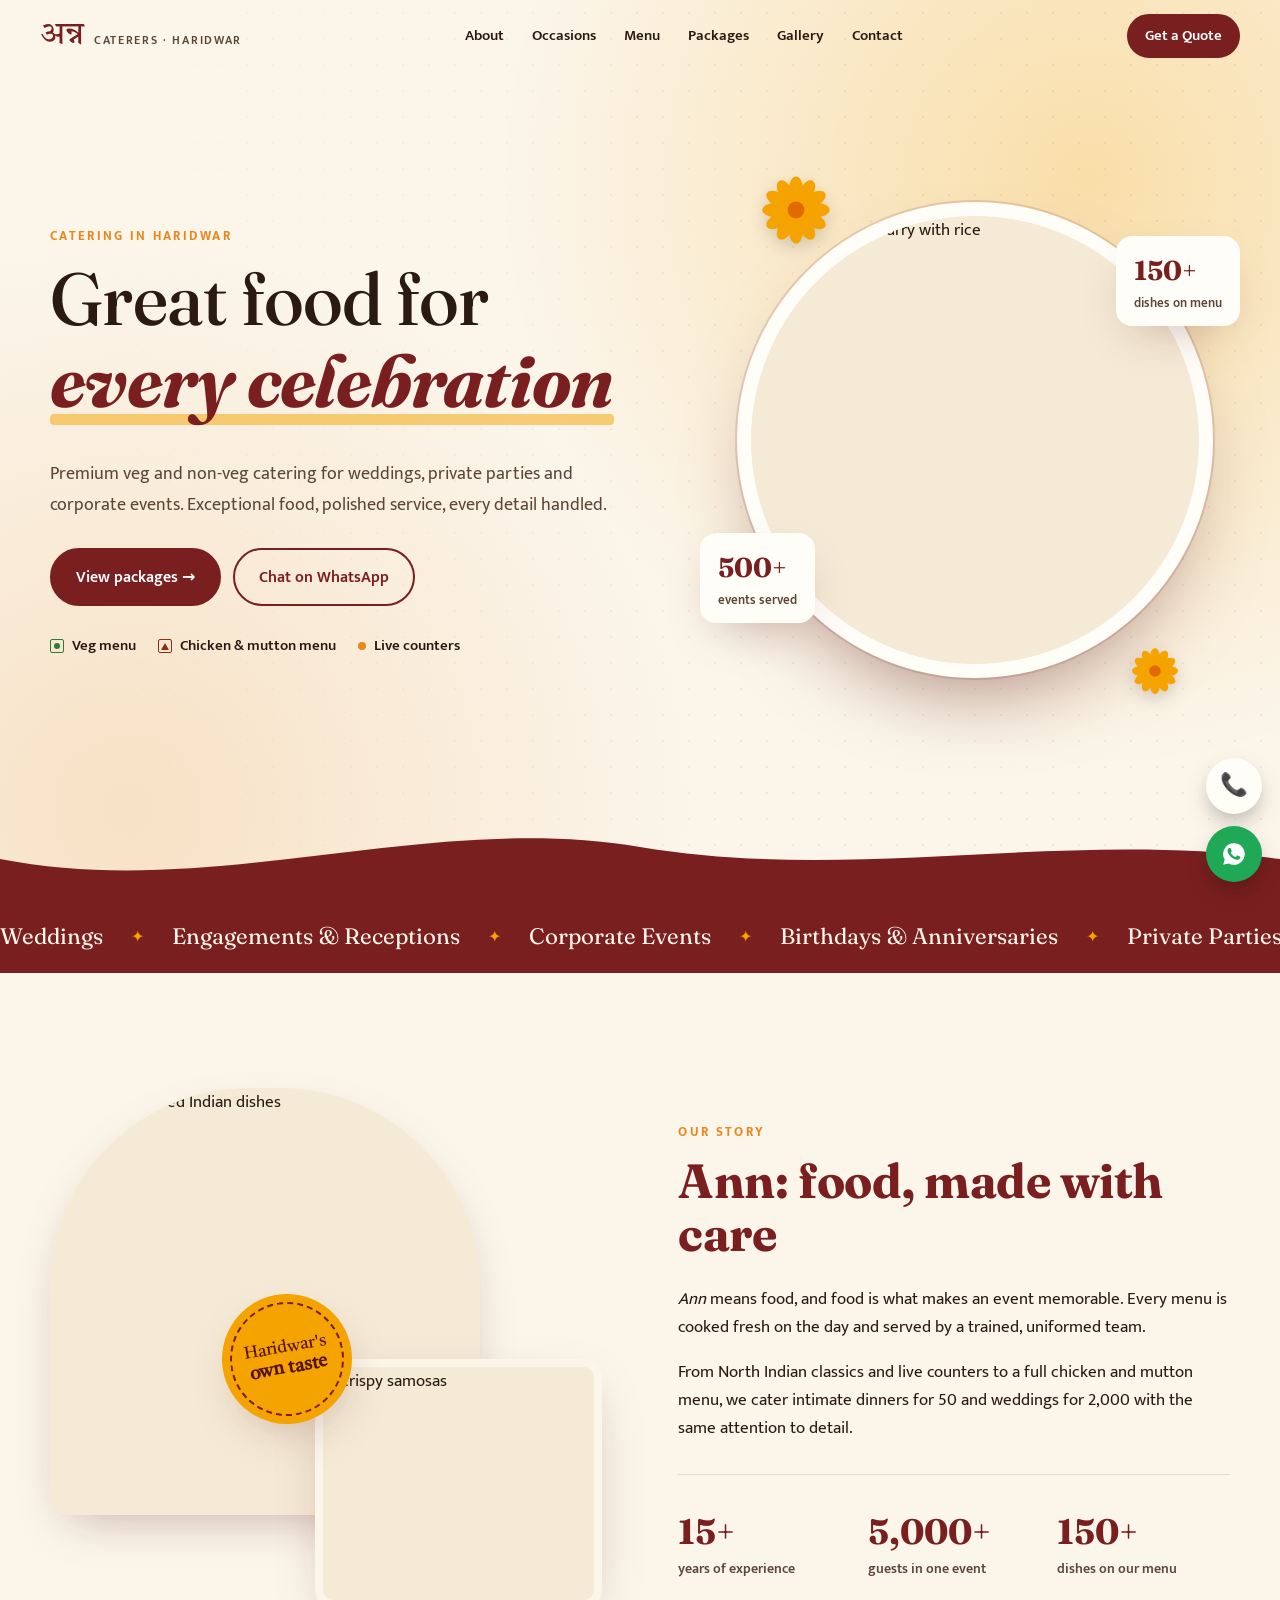
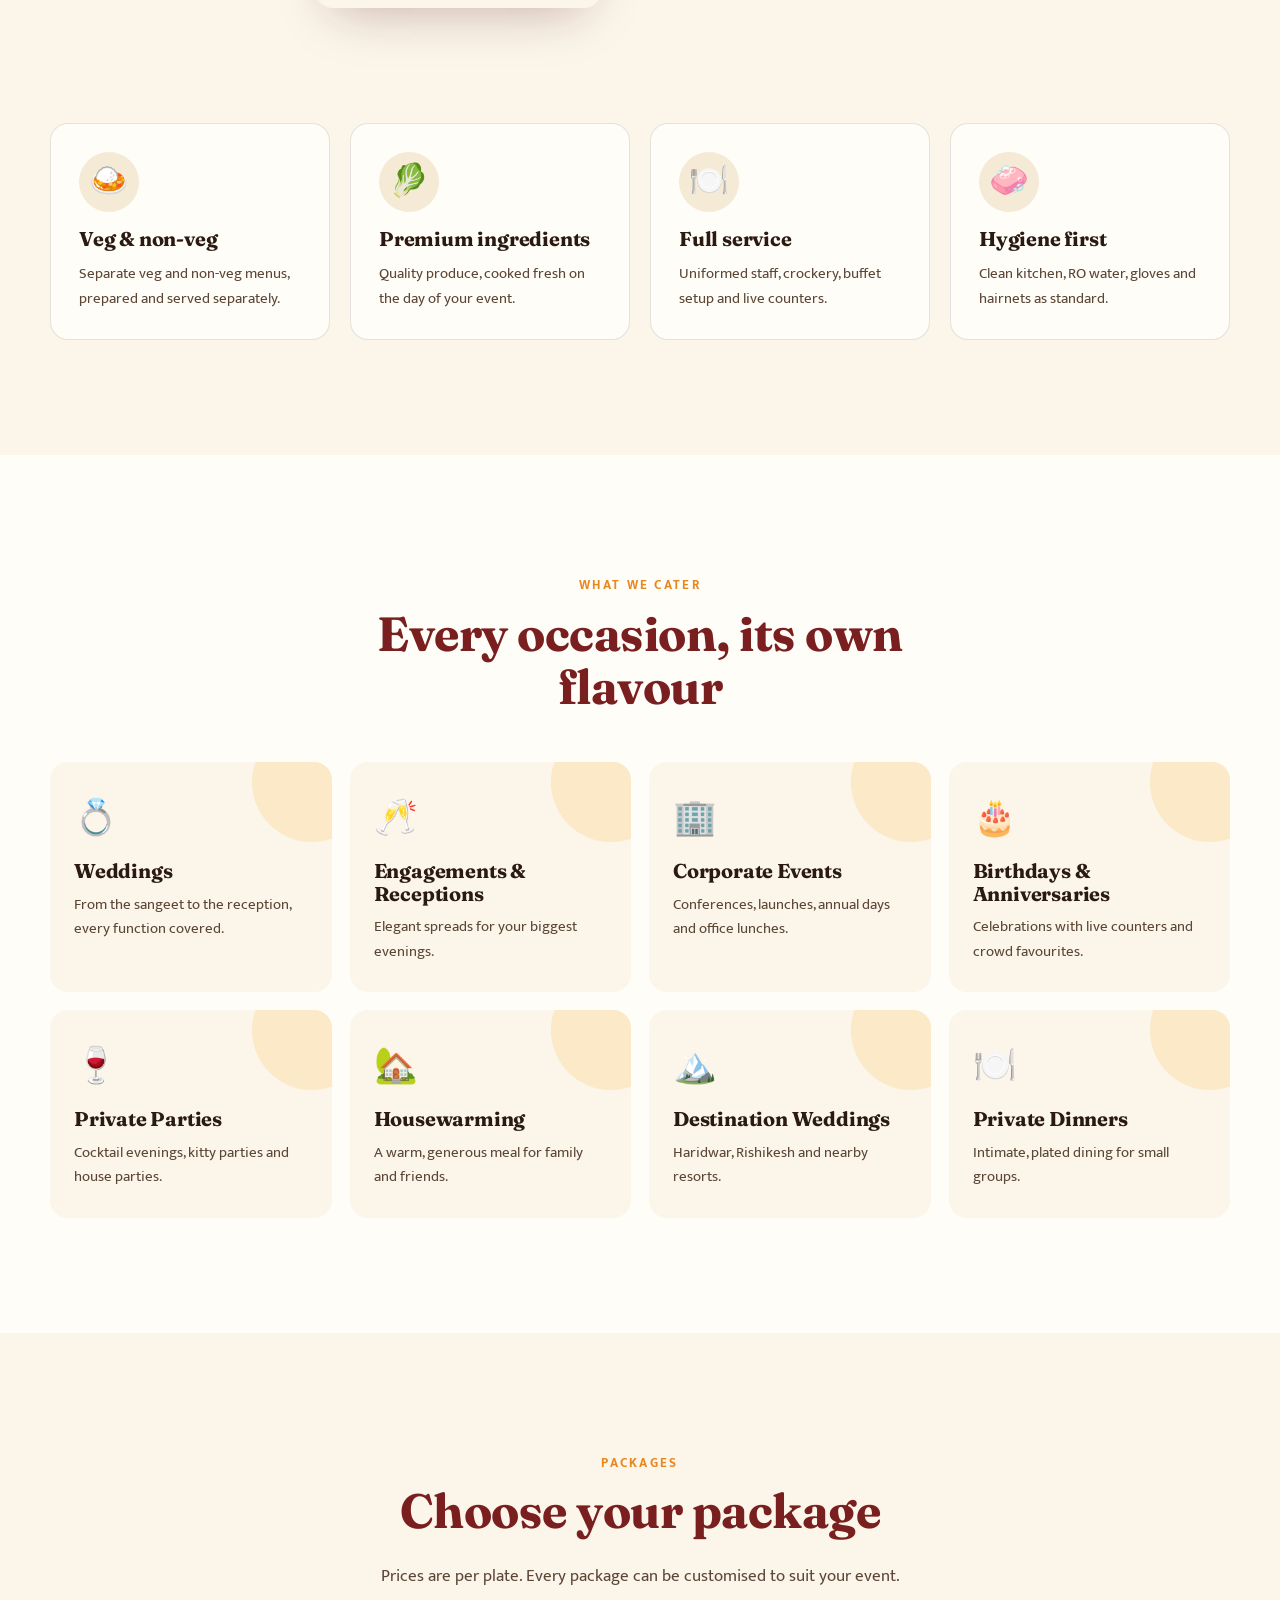
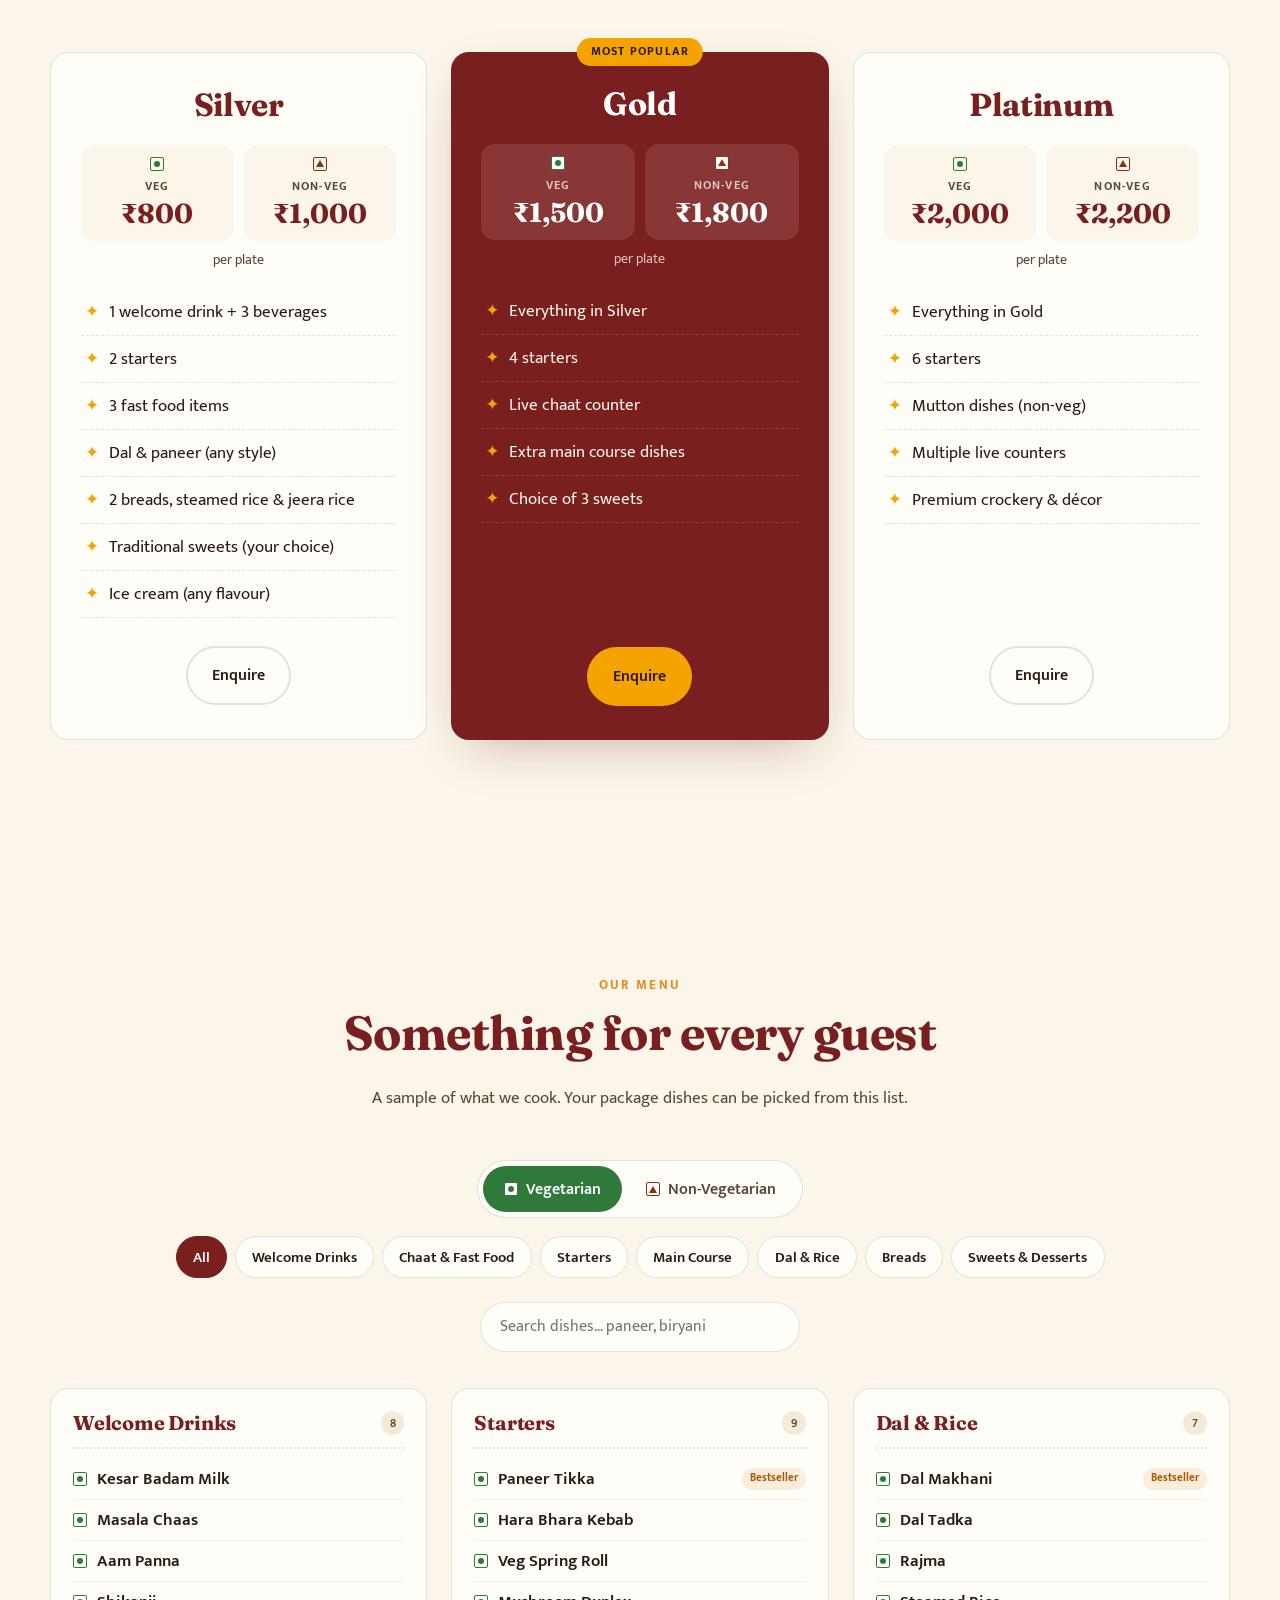
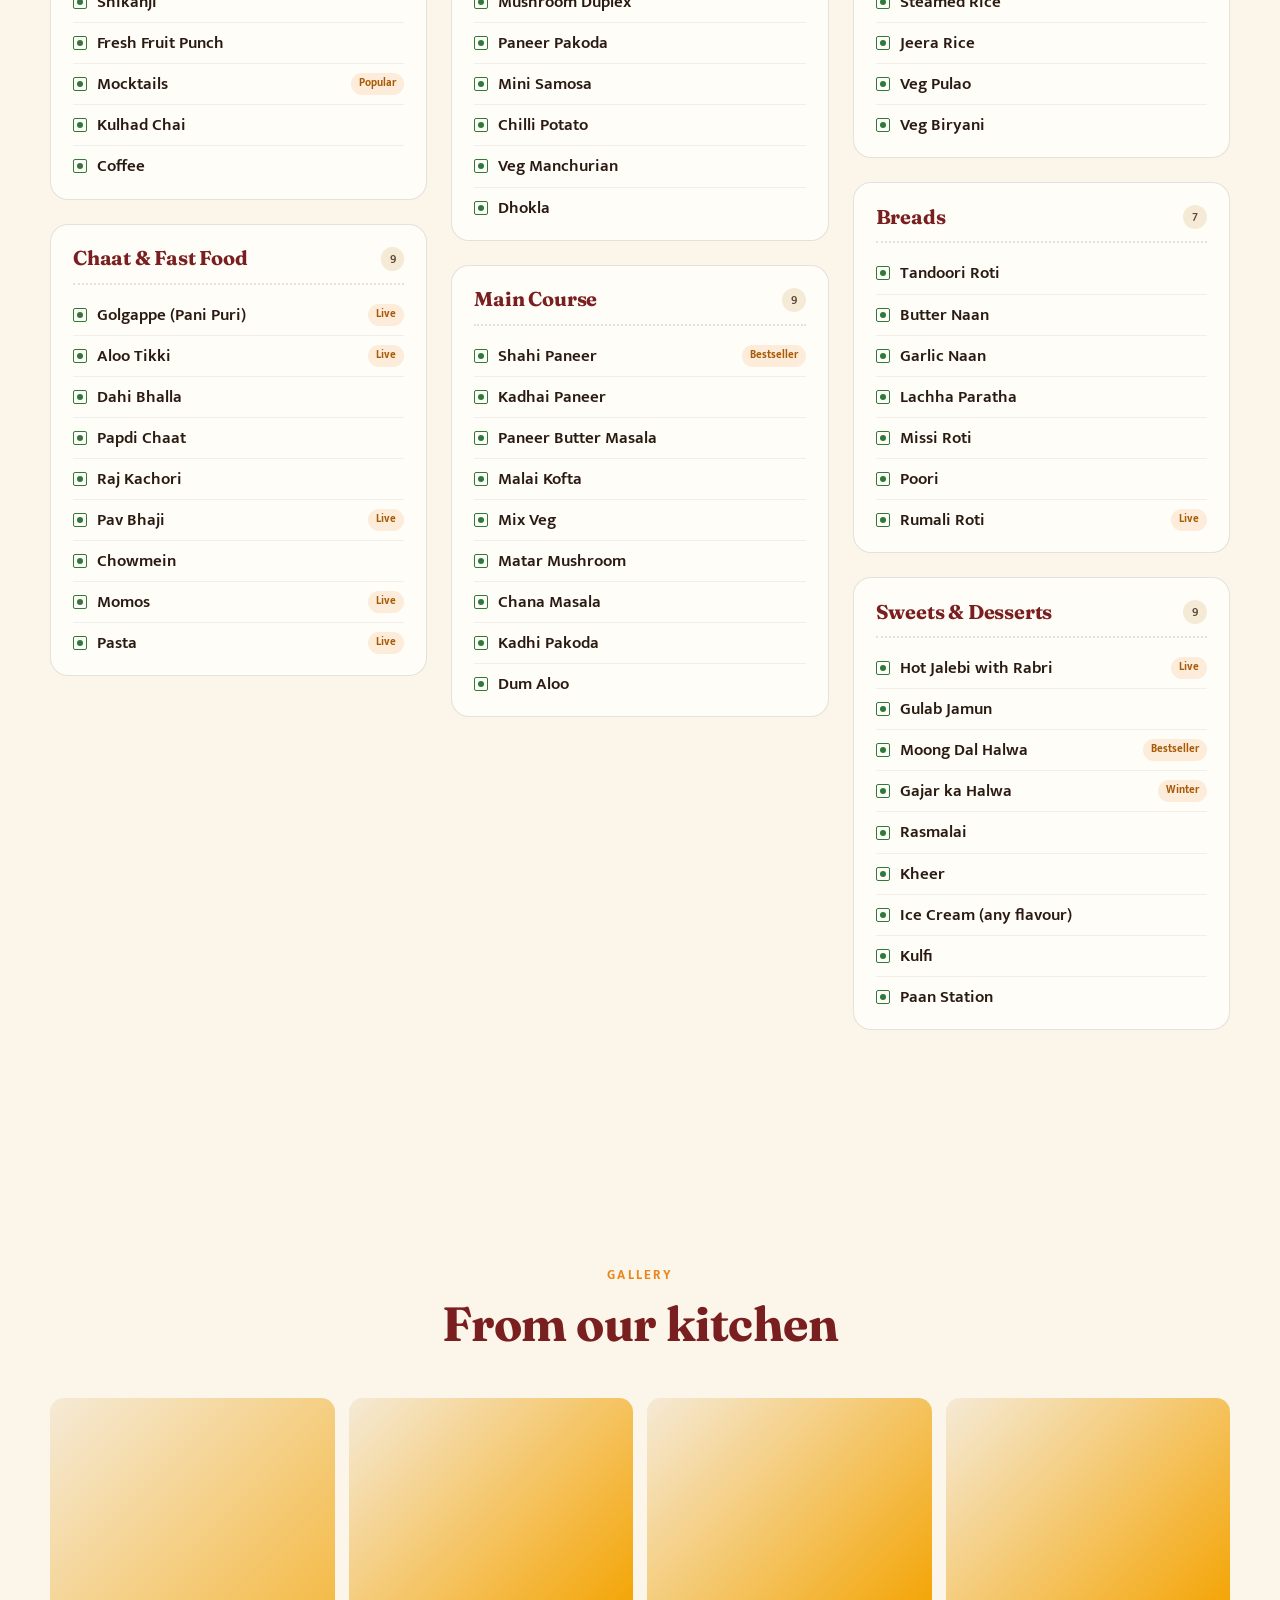
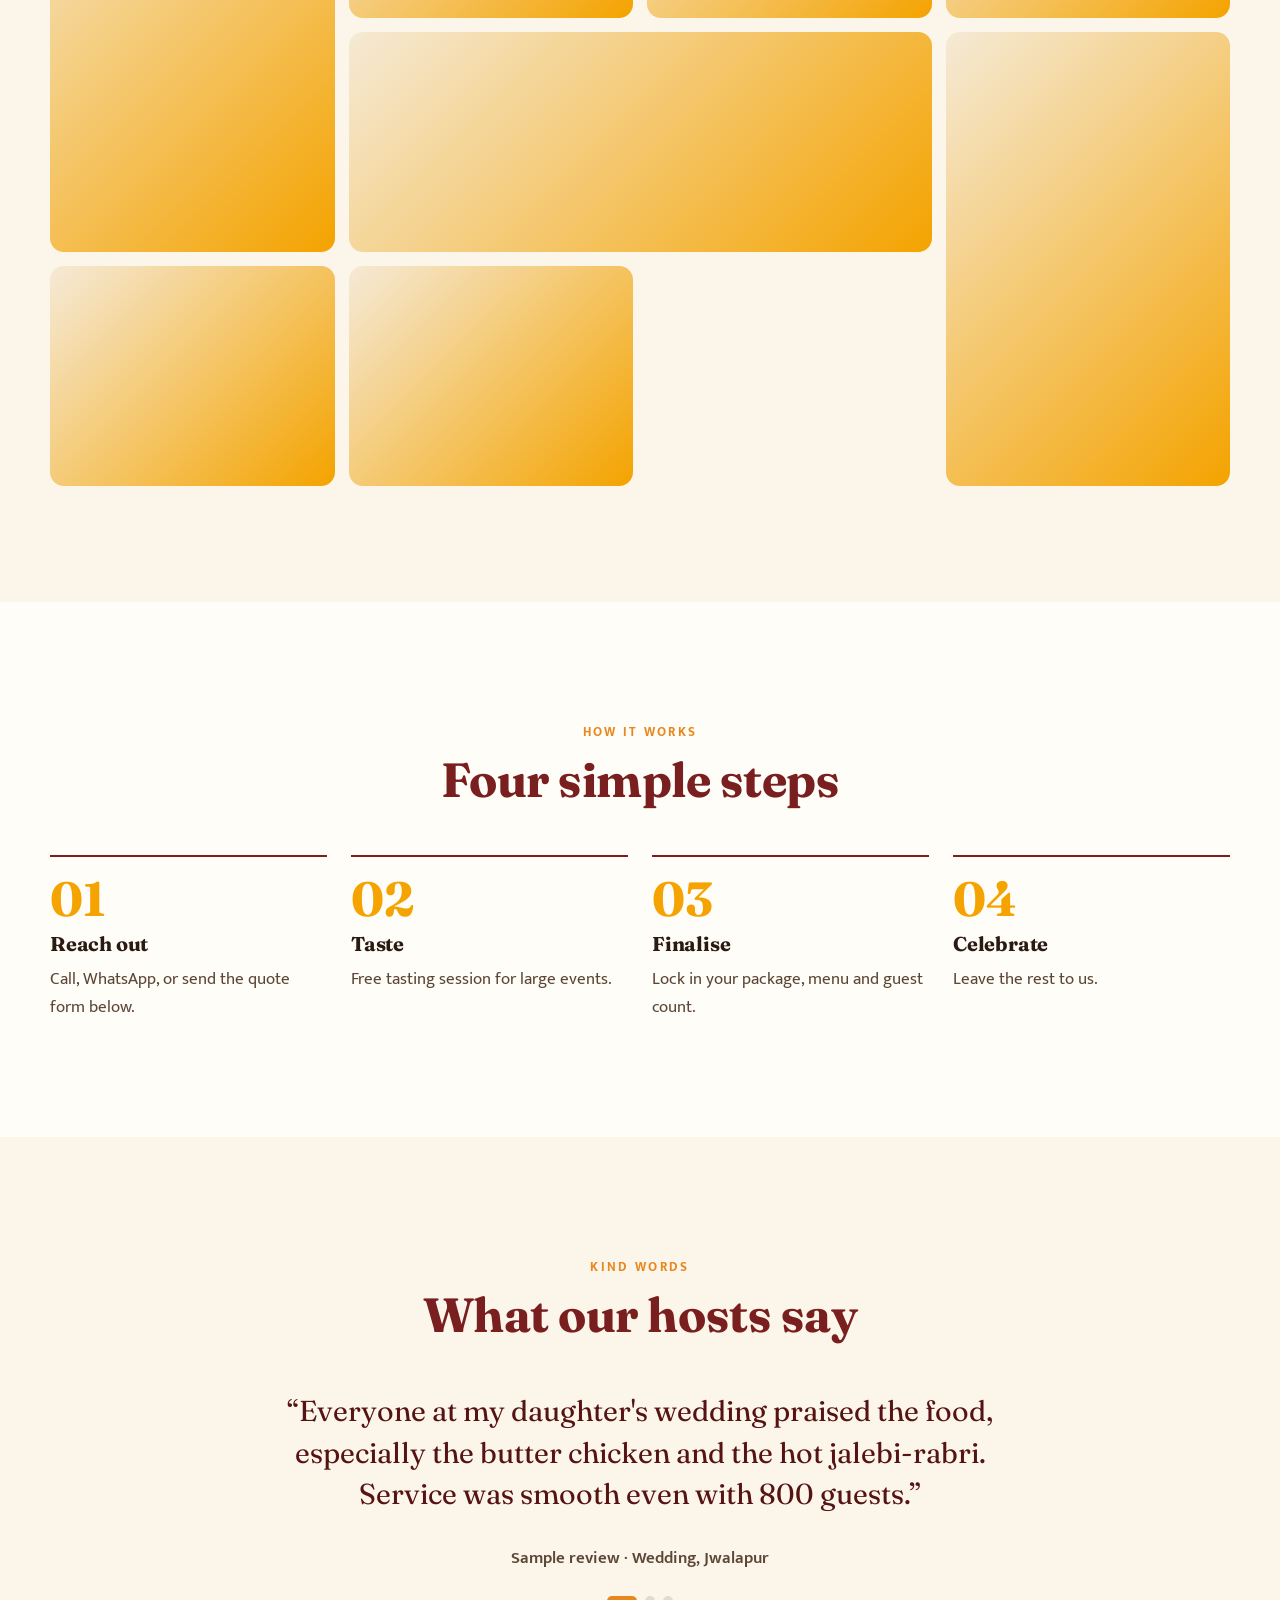
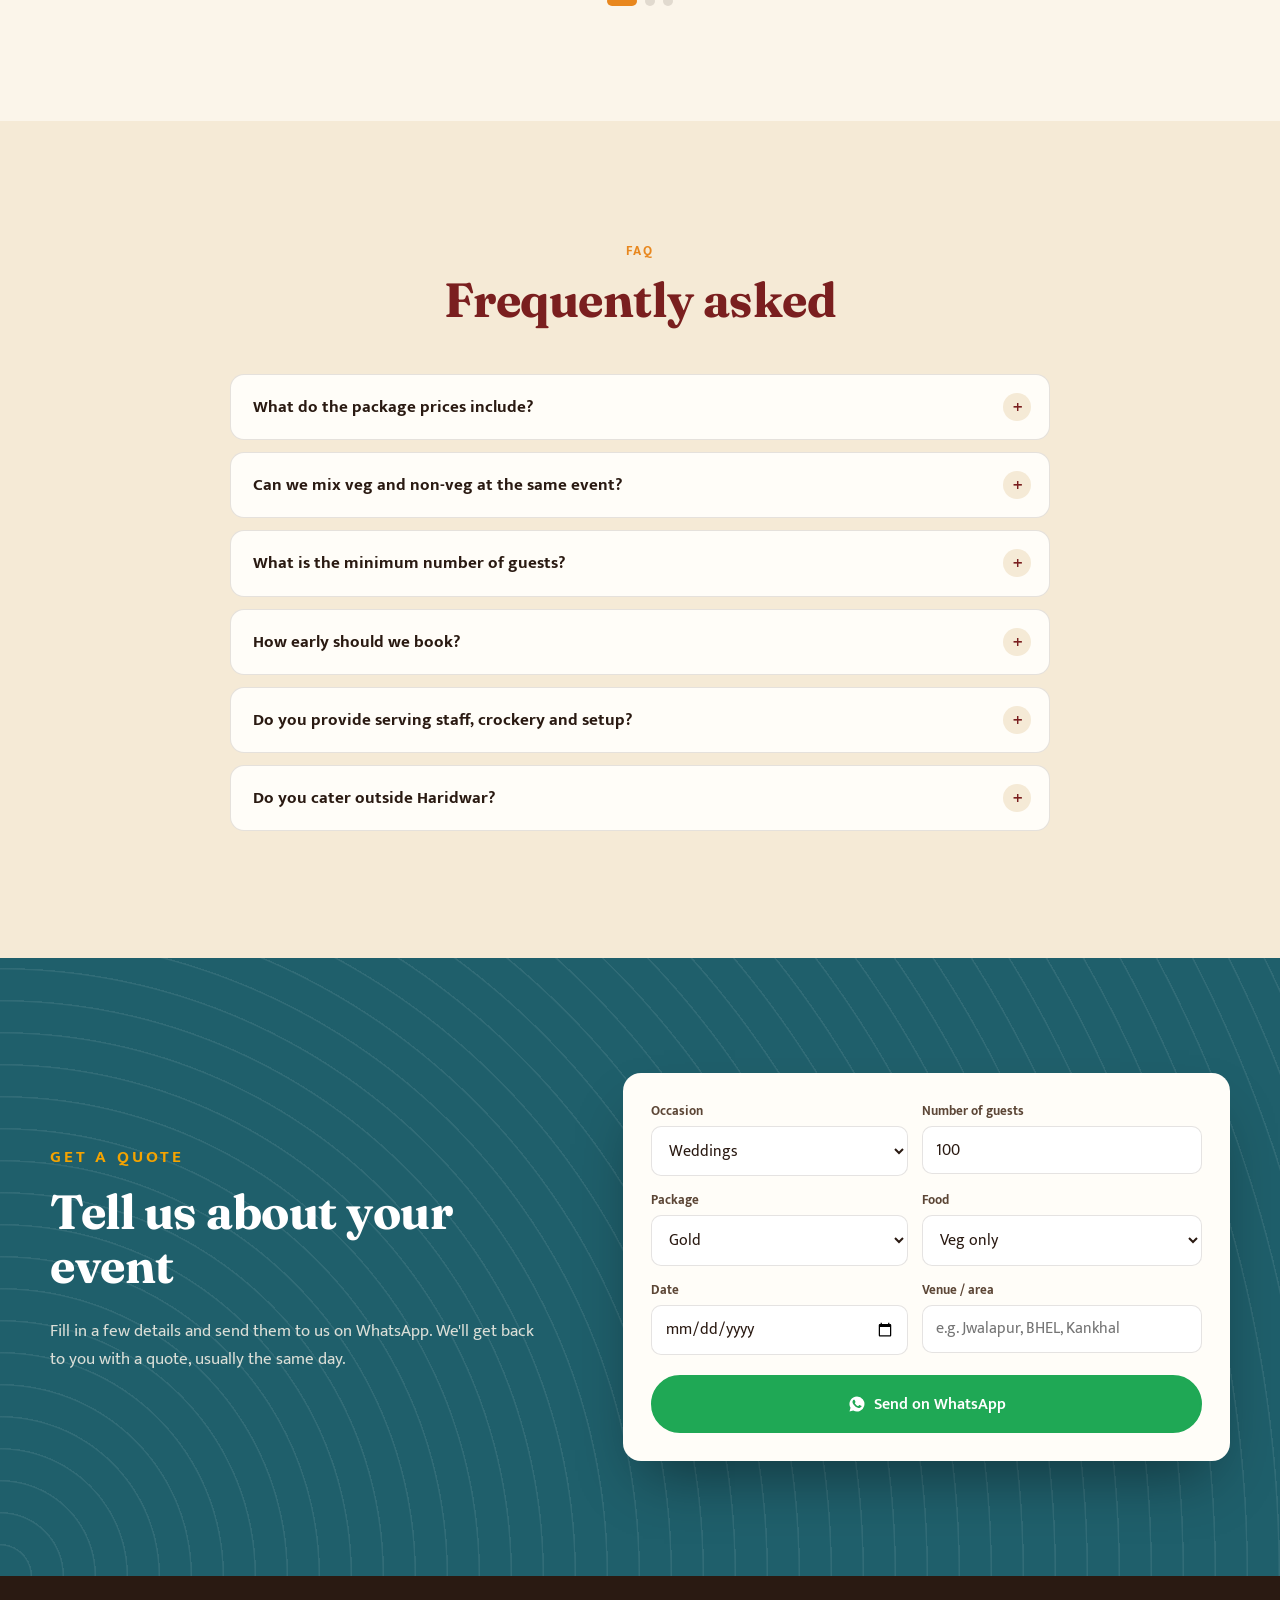
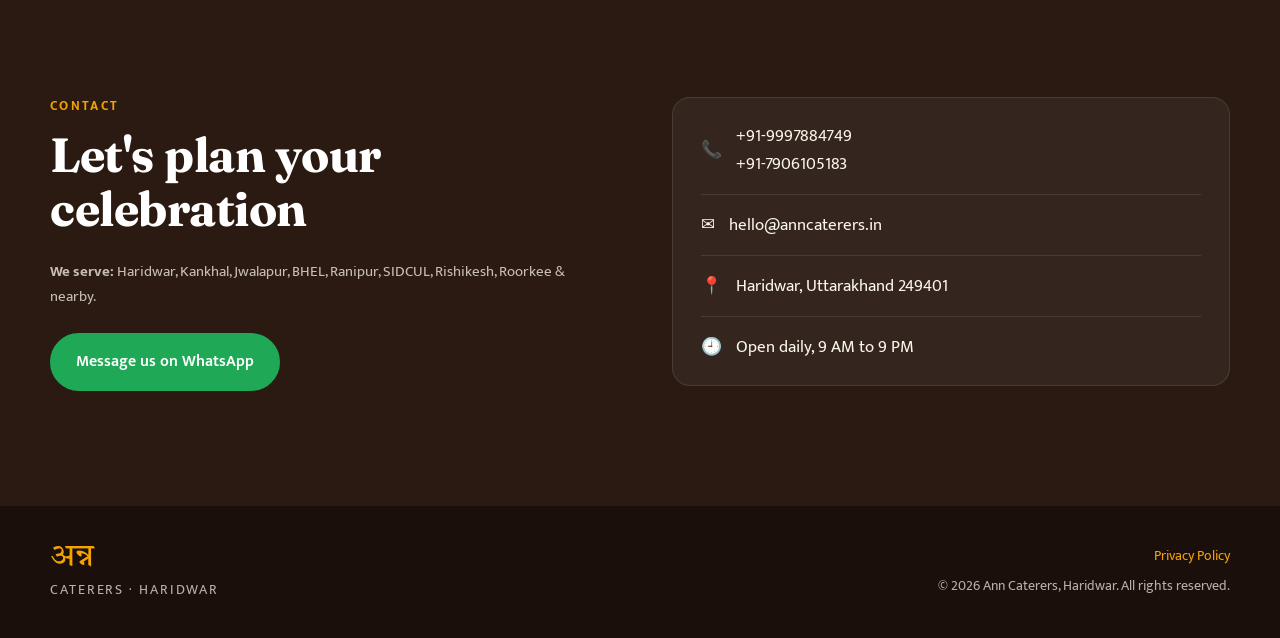
==== commit fdf63e6b: "Premium version" ====
--- a/index.html
+++ b/index.html
@@ -4,10 +4,10 @@
   <meta charset="utf-8">
   <meta name="viewport" content="width=device-width, initial-scale=1">
   <title>अन्न · Ann Caterers — Veg &amp; Non-Veg Catering in Haridwar</title>
-  <meta name="description" content="अन्न (Ann) Caterers: veg and non-veg catering in Haridwar for weddings, receptions, parties, corporate events and religious functions. Silver, Gold and Platinum packages.">
+  <meta name="description" content="अन्न (Ann) Caterers: premium veg and non-veg catering in Haridwar for weddings, receptions, private parties and corporate events. Silver, Gold and Platinum packages.">
   <meta name="theme-color" content="#7a1f1f">
   <meta property="og:title" content="अन्न · Ann Caterers, Haridwar">
-  <meta property="og:description" content="Veg & non-veg catering in Haridwar. Weddings, parties, corporate and religious events.">
+  <meta property="og:description" content="Premium veg & non-veg catering in Haridwar. Weddings, private parties and corporate events.">
   <meta property="og:type" content="website">
   <link rel="icon" href="favicon.svg" type="image/svg+xml">
   <link rel="preconnect" href="https://fonts.googleapis.com">
@@ -50,7 +50,7 @@
         <em>every celebration</em>
       </h1>
       <p class="lead">
-        Veg and non-veg catering in Haridwar for weddings, receptions, birthdays, corporate events and pujas. Fresh ingredients, generous portions, and a team that takes care of everything.
+        Premium veg and non-veg catering for weddings, private parties and corporate events. Exceptional food, polished service, every detail handled.
       </p>
       <div class="hero-cta">
         <a href="#packages" class="btn">View packages →</a>
@@ -100,10 +100,10 @@
       <p class="eyebrow">Our story</p>
       <h2>Ann: food, made with care</h2>
       <p>
-        In Sanskrit, <em>Ann</em> simply means food: the thing that brings everyone to the table. That's what we do. We cook fresh for every event and serve it the way you would serve your own guests.
+        <em>Ann</em> means food, and food is what makes an event memorable. Every menu is cooked fresh on the day and served by a trained, uniformed team.
       </p>
       <p>
-        Our kitchen covers it all: North Indian classics, live chaat and fast-food counters, rich paneer dishes, and a full chicken and mutton menu. Whether it's a family function for 50 or a wedding for 2,000, every event gets the same attention.
+        From North Indian classics and live counters to a full chicken and mutton menu, we cater intimate dinners for 50 and weddings for 2,000 with the same attention to detail.
       </p>
       <div class="stats">
         <div><strong class="count" data-target="15">0</strong><span>+</span><small>years of experience</small></div>
@@ -121,22 +121,22 @@
       <div class="promise reveal">
         <div class="p-ico">🍛</div>
         <h3>Veg &amp; non-veg</h3>
-        <p>Separate veg and non-veg menus, cooked and served on separate counters.</p>
+        <p>Separate veg and non-veg menus, prepared and served separately.</p>
       </div>
       <div class="promise reveal">
         <div class="p-ico">🥬</div>
-        <h3>Fresh every time</h3>
-        <p>Cooked fresh for your event with quality ingredients and fresh vegetables from the local mandi.</p>
+        <h3>Premium ingredients</h3>
+        <p>Quality produce, cooked fresh on the day of your event.</p>
       </div>
       <div class="promise reveal">
         <div class="p-ico">🍽️</div>
-        <h3>End-to-end service</h3>
-        <p>Serving staff, crockery, buffet setup and live counters, all handled by us.</p>
+        <h3>Full service</h3>
+        <p>Uniformed staff, crockery, buffet setup and live counters.</p>
       </div>
       <div class="promise reveal">
         <div class="p-ico">🧼</div>
         <h3>Hygiene first</h3>
-        <p>Clean kitchen, RO water, and staff in gloves and hairnets, every time.</p>
+        <p>Clean kitchen, RO water, gloves and hairnets as standard.</p>
       </div>
     </div>
   </div>
@@ -186,27 +186,6 @@
     <p class="nv-note" id="nvNote" hidden>Our non-veg menu features chicken and mutton dishes, cooked and served separately from the veg food.</p>
     <div class="menu-grid" id="menuGrid"></div>
     <p class="empty" id="menuEmpty" hidden>No dishes found. Try something else!</p>
-  </div>
-</section>
-
-<!-- ============ SPECIALS ============ -->
-<section class="section specials">
-  <div class="container specials-inner reveal">
-    <div>
-      <p class="eyebrow light">Haridwar specials</p>
-      <h2>Festivals, yatras &amp; big gatherings</h2>
-      <p>
-        We cater large veg gatherings across Haridwar too: Kanwar Yatra bhandaras, Navratri vrat thalis, Kumbh camps and dharamshala events, with food made without onion and garlic on request.
-      </p>
-    </div>
-    <ul class="special-list">
-      <li>🔱 Kanwar bhandara</li>
-      <li>🪔 Navratri vrat thali</li>
-      <li>🙏 Shraddh bhoj</li>
-      <li>⛺ Kumbh camps</li>
-      <li>🏨 Dharamshalas &amp; ashrams</li>
-      <li>🎉 Sangeet &amp; mehendi</li>
-    </ul>
   </div>
 </section>
 
--- a/css/style.css
+++ b/css/style.css
@@ -220,15 +220,6 @@
 .pkg.featured li { border-color: rgba(255,255,255,.15); }
 .pkg.featured .btn { background: var(--marigold); color: var(--ink); border-color: var(--marigold); }
 
-/* ============ SPECIALS ============ */
-.specials { background: linear-gradient(135deg, var(--maroon-d), var(--maroon)); color: var(--cream); }
-.specials h2 { color: #fff; }
-.specials p { color: rgba(251,245,234,.85); }
-.specials-inner { display: grid; grid-template-columns: 1.1fr .9fr; gap: 48px; align-items: center; }
-.special-list { list-style: none; padding: 0; margin: 0; display: grid; grid-template-columns: 1fr 1fr; gap: 12px; }
-.special-list li { background: rgba(255,255,255,.08); border: 1px solid rgba(255,255,255,.15); border-radius: 14px; padding: 14px 16px; font-weight: 600; transition: .25s; }
-.special-list li:hover { background: var(--marigold); color: var(--ink); transform: scale(1.03); }
-
 /* ============ GALLERY ============ */
 .gal-grid { display: grid; grid-template-columns: repeat(4, 1fr); grid-auto-rows: 220px; gap: 14px; grid-auto-flow: dense; }
 .gal { margin: 0; position: relative; overflow: hidden; border-radius: 14px; background: linear-gradient(135deg, var(--cream-2), var(--marigold)); }
@@ -412,7 +403,7 @@
   .nav.open .burger span:nth-child(2) { opacity: 0; }
   .nav.open .burger span:nth-child(3) { transform: translateY(-7px) rotate(-45deg); }
   .nav-actions .btn-sm { display: none; }
-  .hero-inner, .about-grid, .quote-grid, .specials-inner, .contact-grid { grid-template-columns: 1fr; }
+  .hero-inner, .about-grid, .quote-grid, .contact-grid { grid-template-columns: 1fr; }
   .hero { padding-top: 100px; }
   .hero-art { max-width: 380px; order: -1; }
   .about-photos { min-height: 420px; }
@@ -428,7 +419,6 @@
   .stats { grid-template-columns: 1fr 1fr 1fr; gap: 8px; }
   .stats strong, .stats > div > span { font-size: 1.6rem; }
   .quote-form { grid-template-columns: 1fr; }
-  .special-list { grid-template-columns: 1fr; }
   .steps { grid-template-columns: 1fr; }
   .float-card { padding: 8px 12px; }
   .float-card strong, .float-card > span { font-size: 1.3rem; }
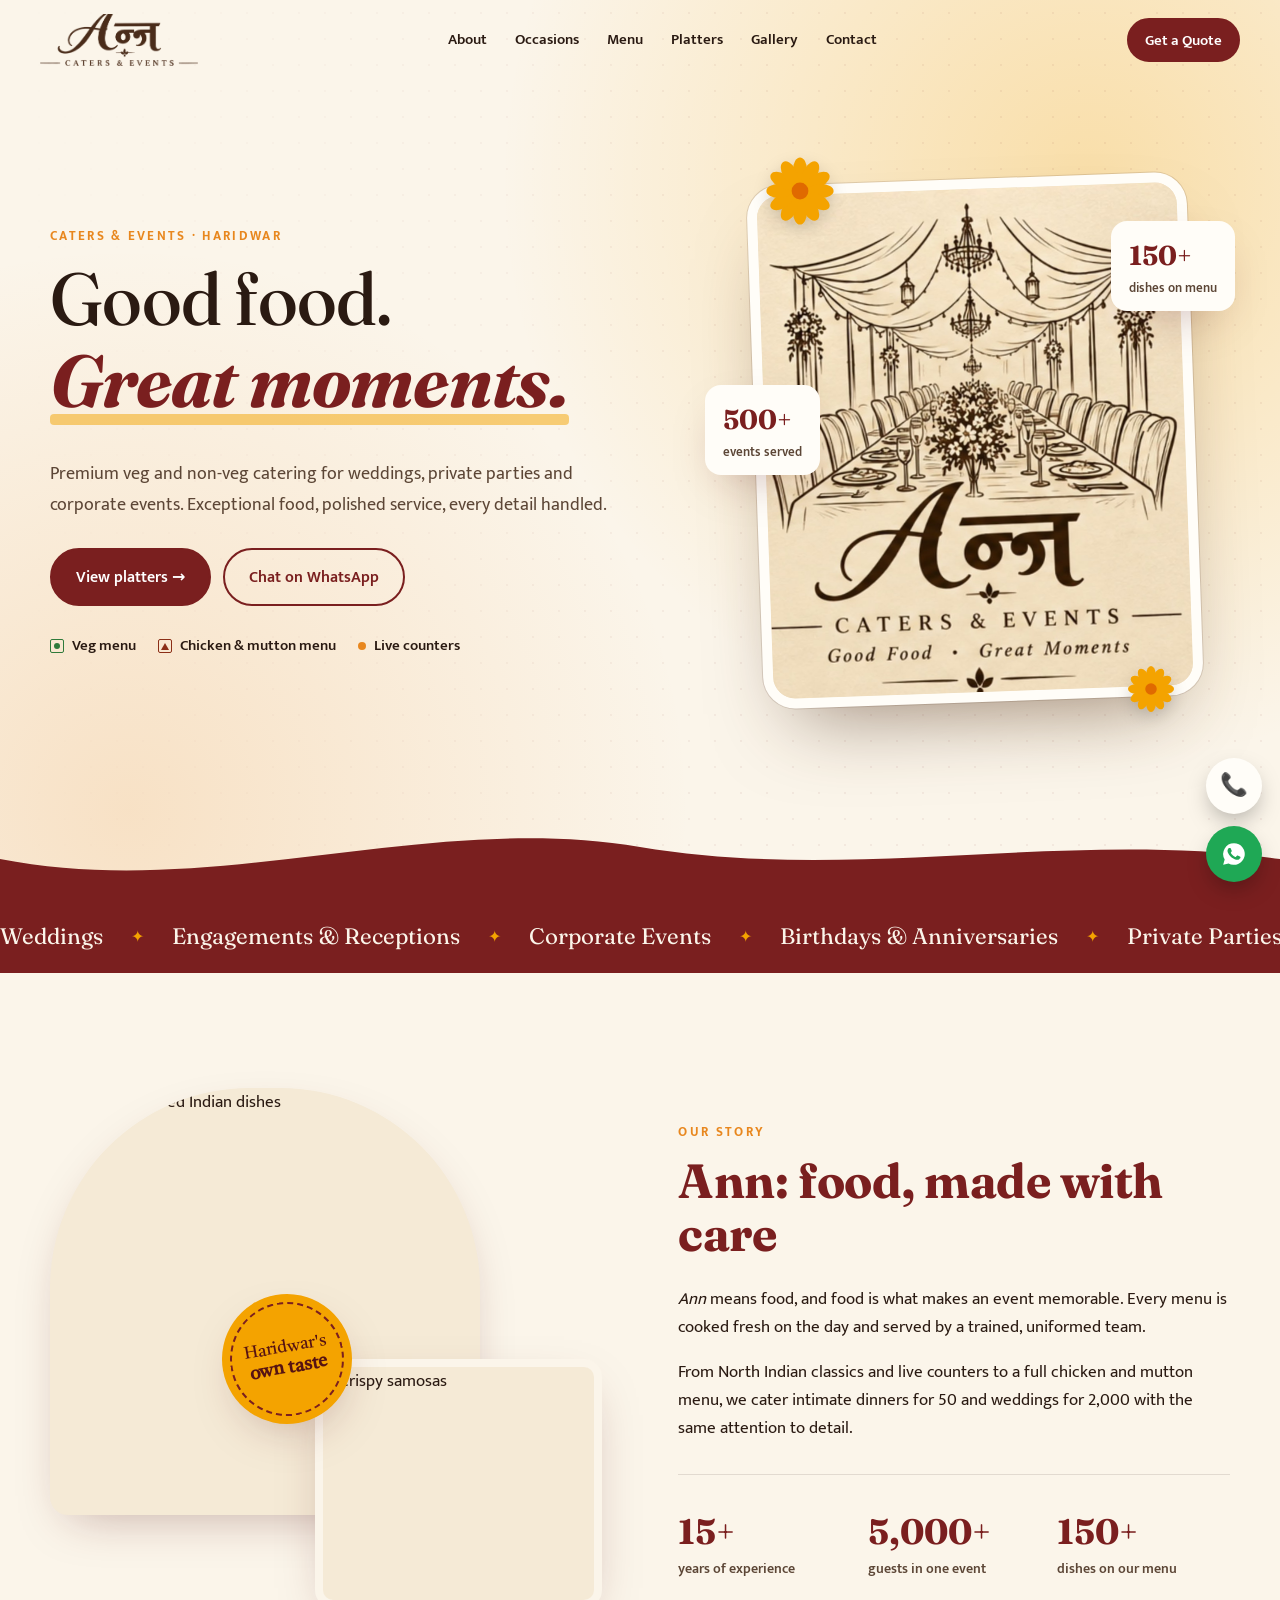
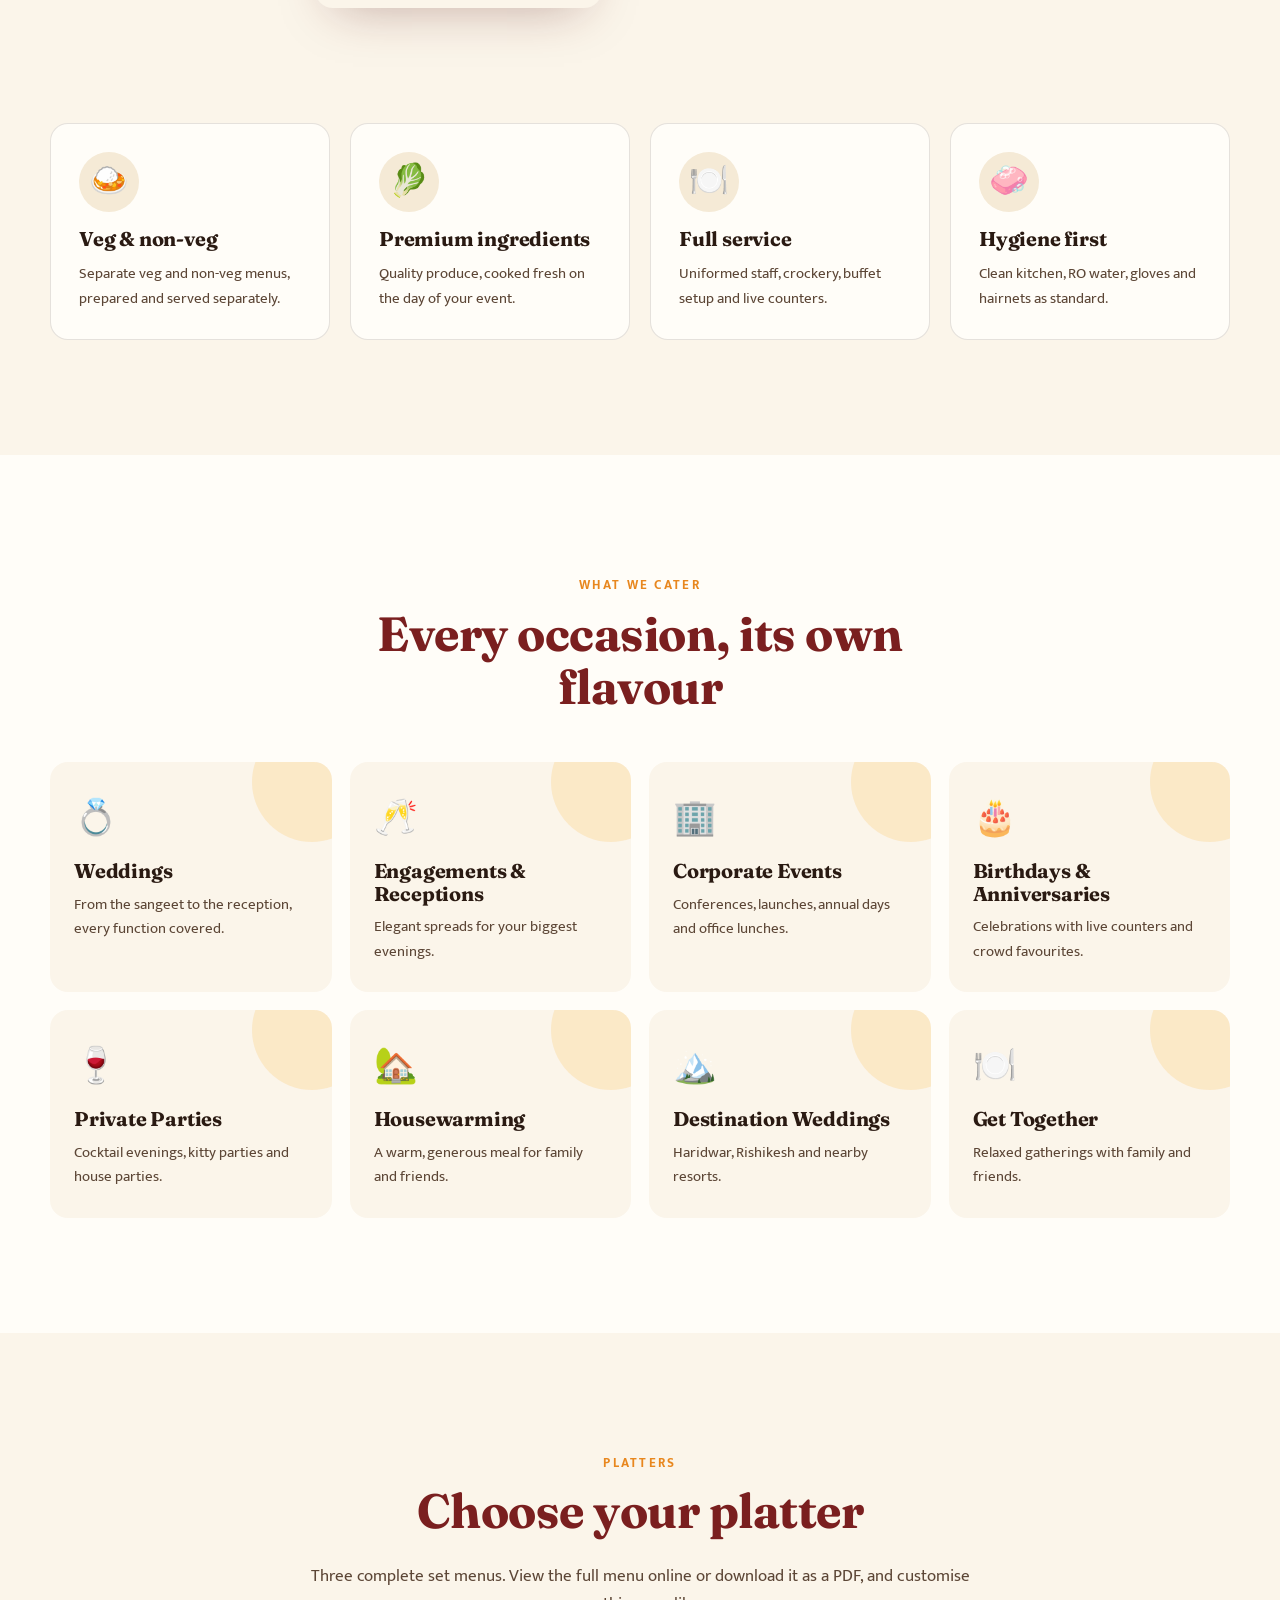
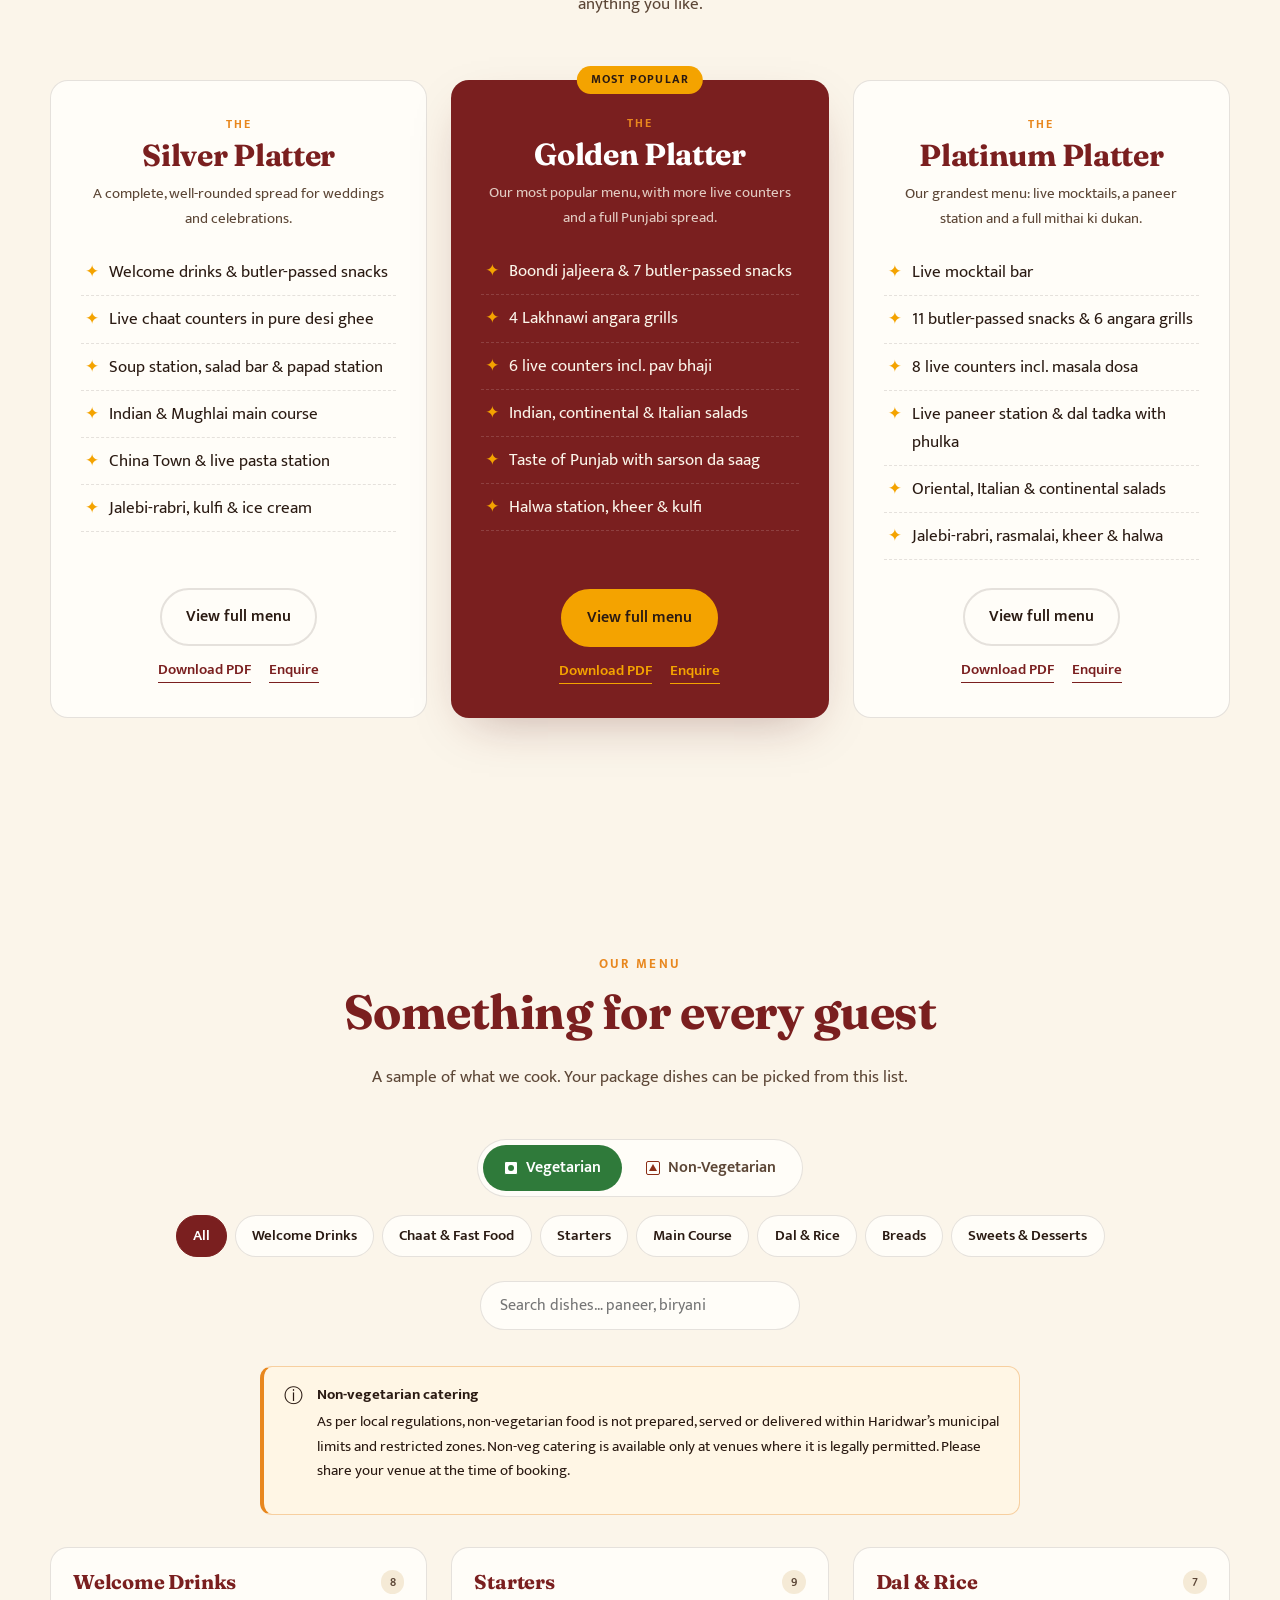
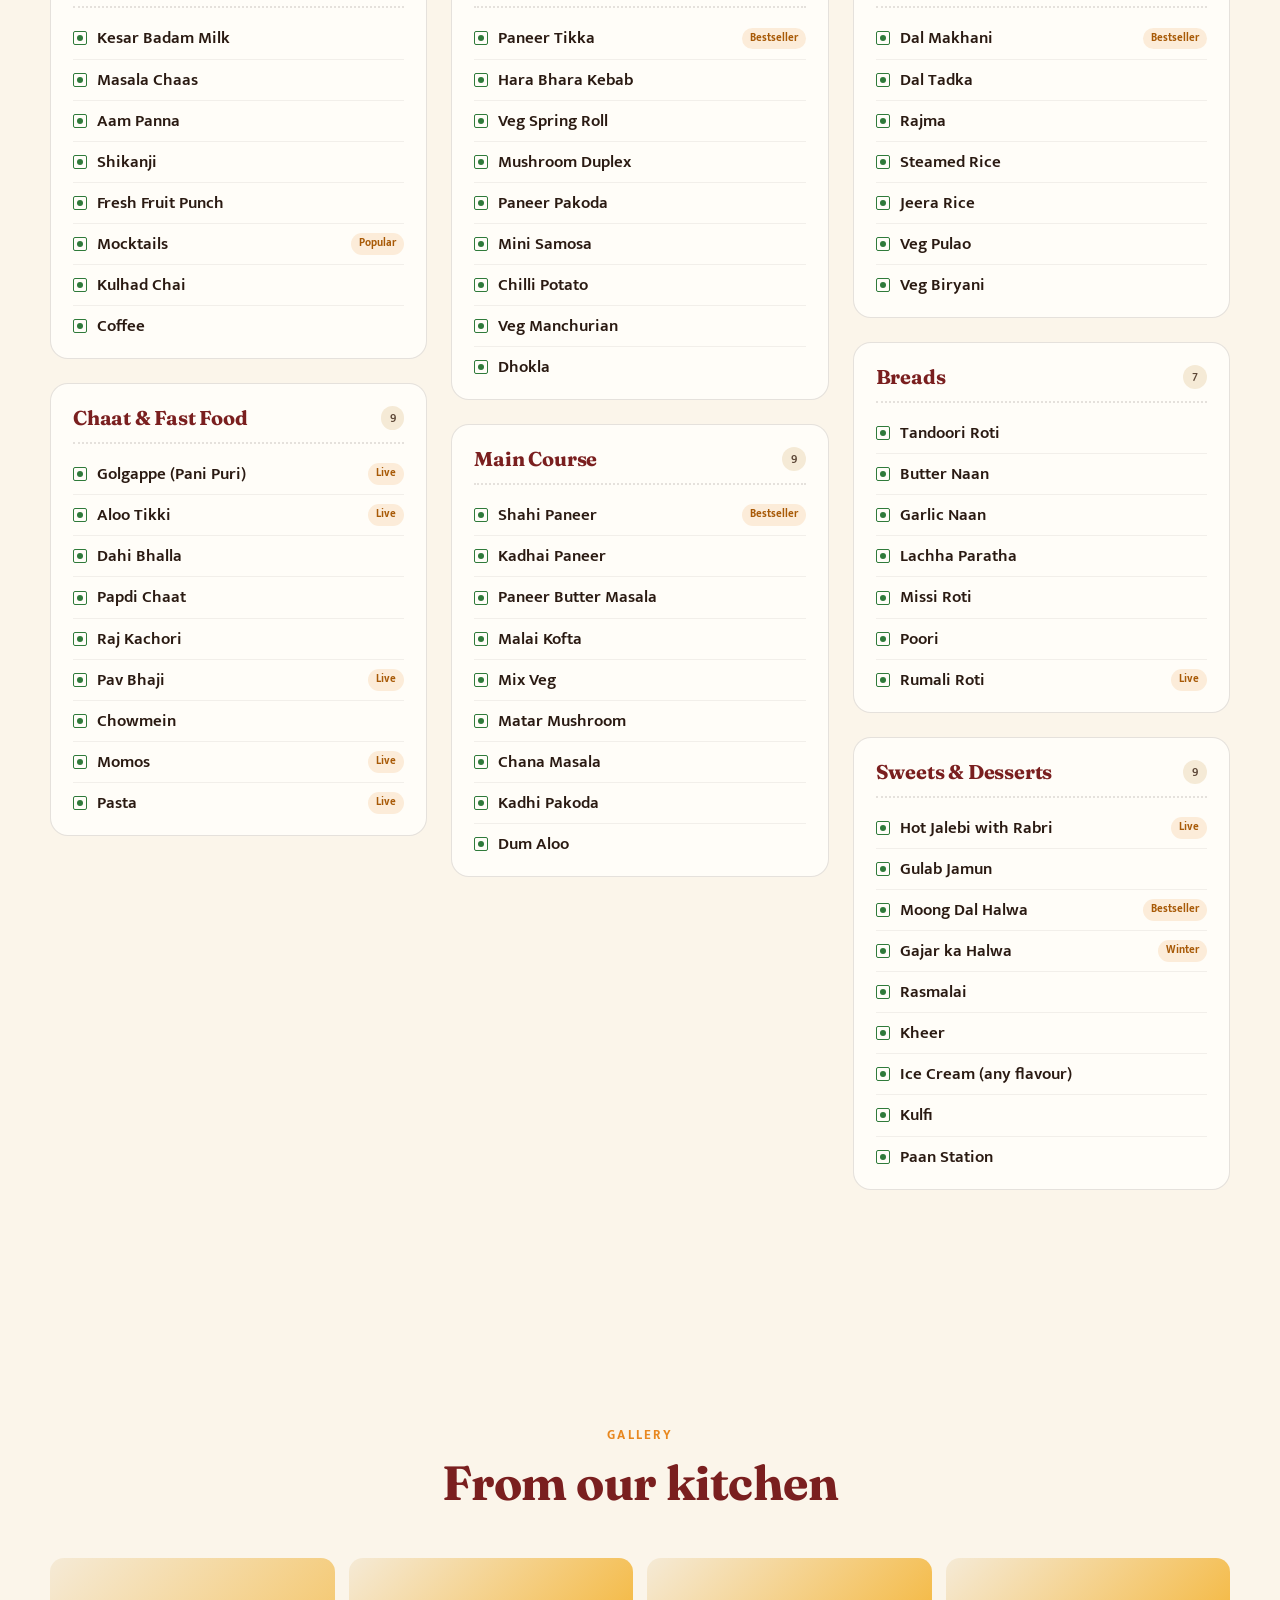
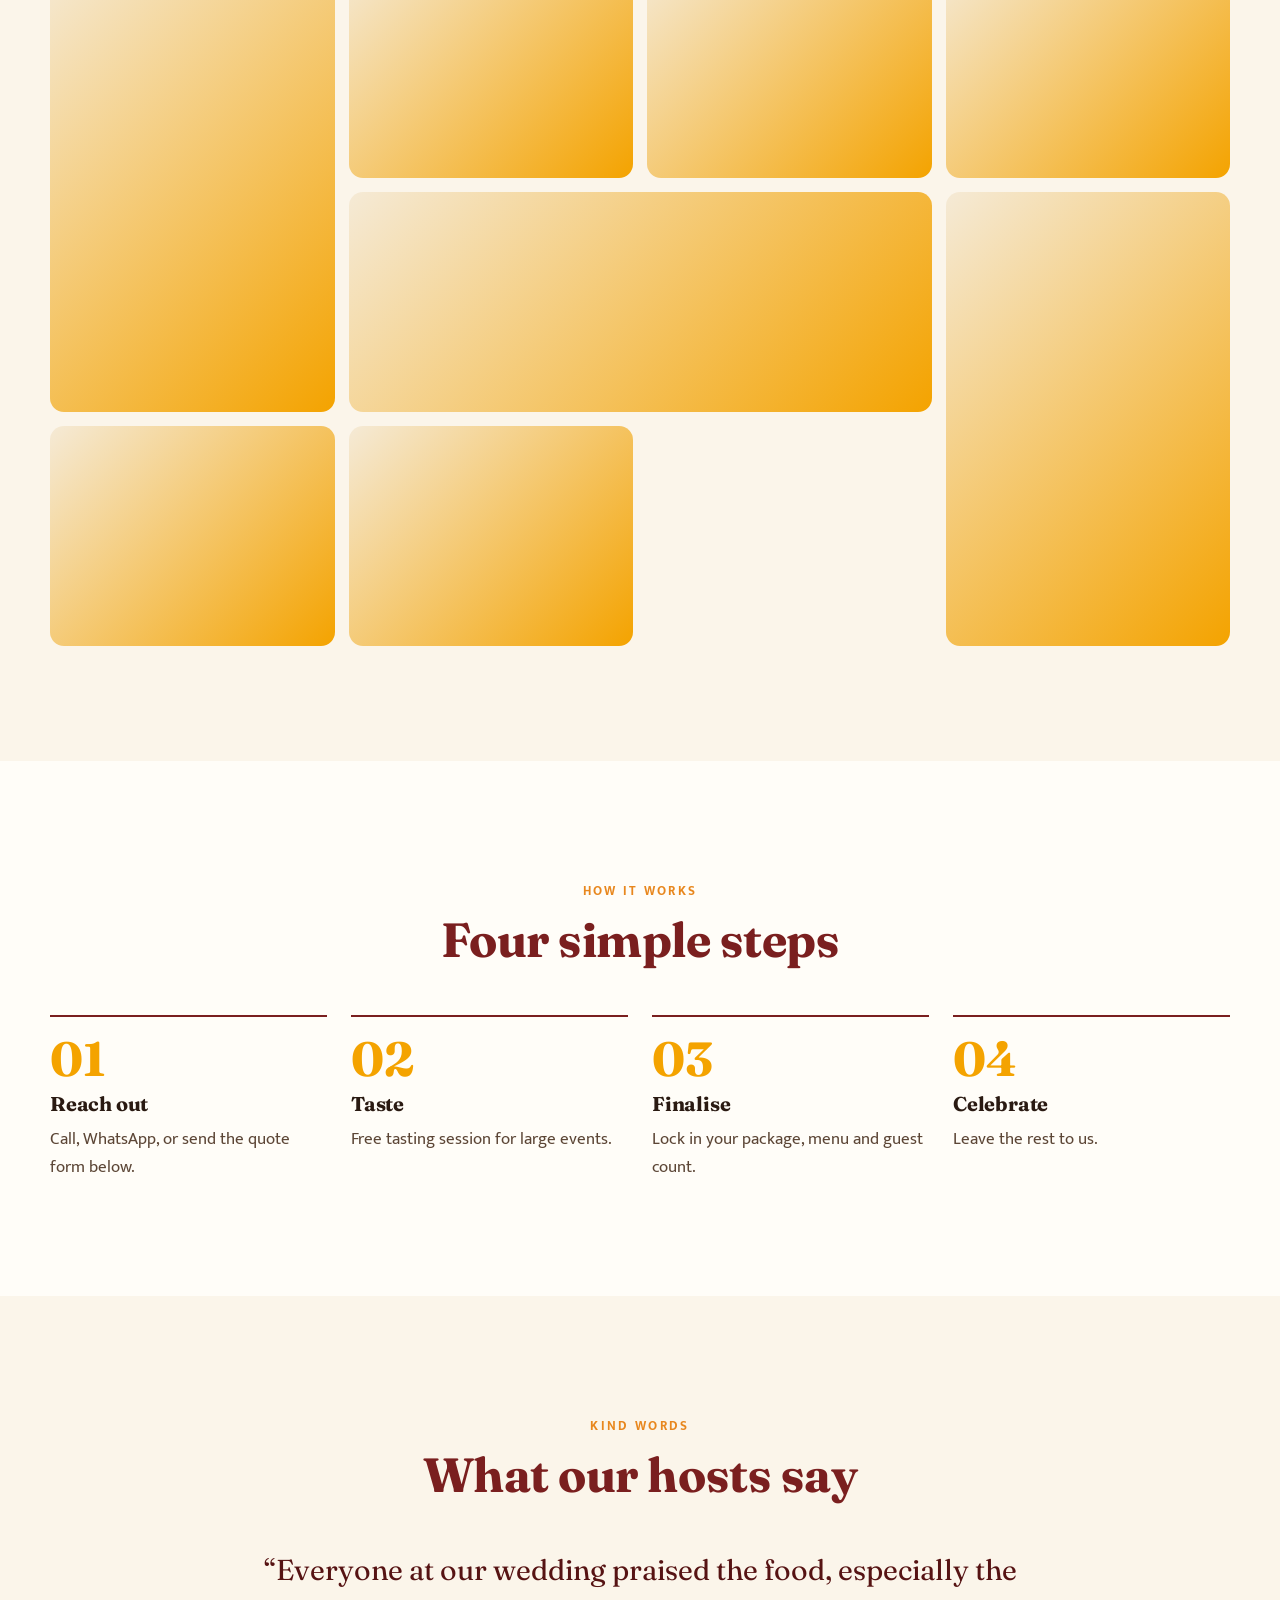
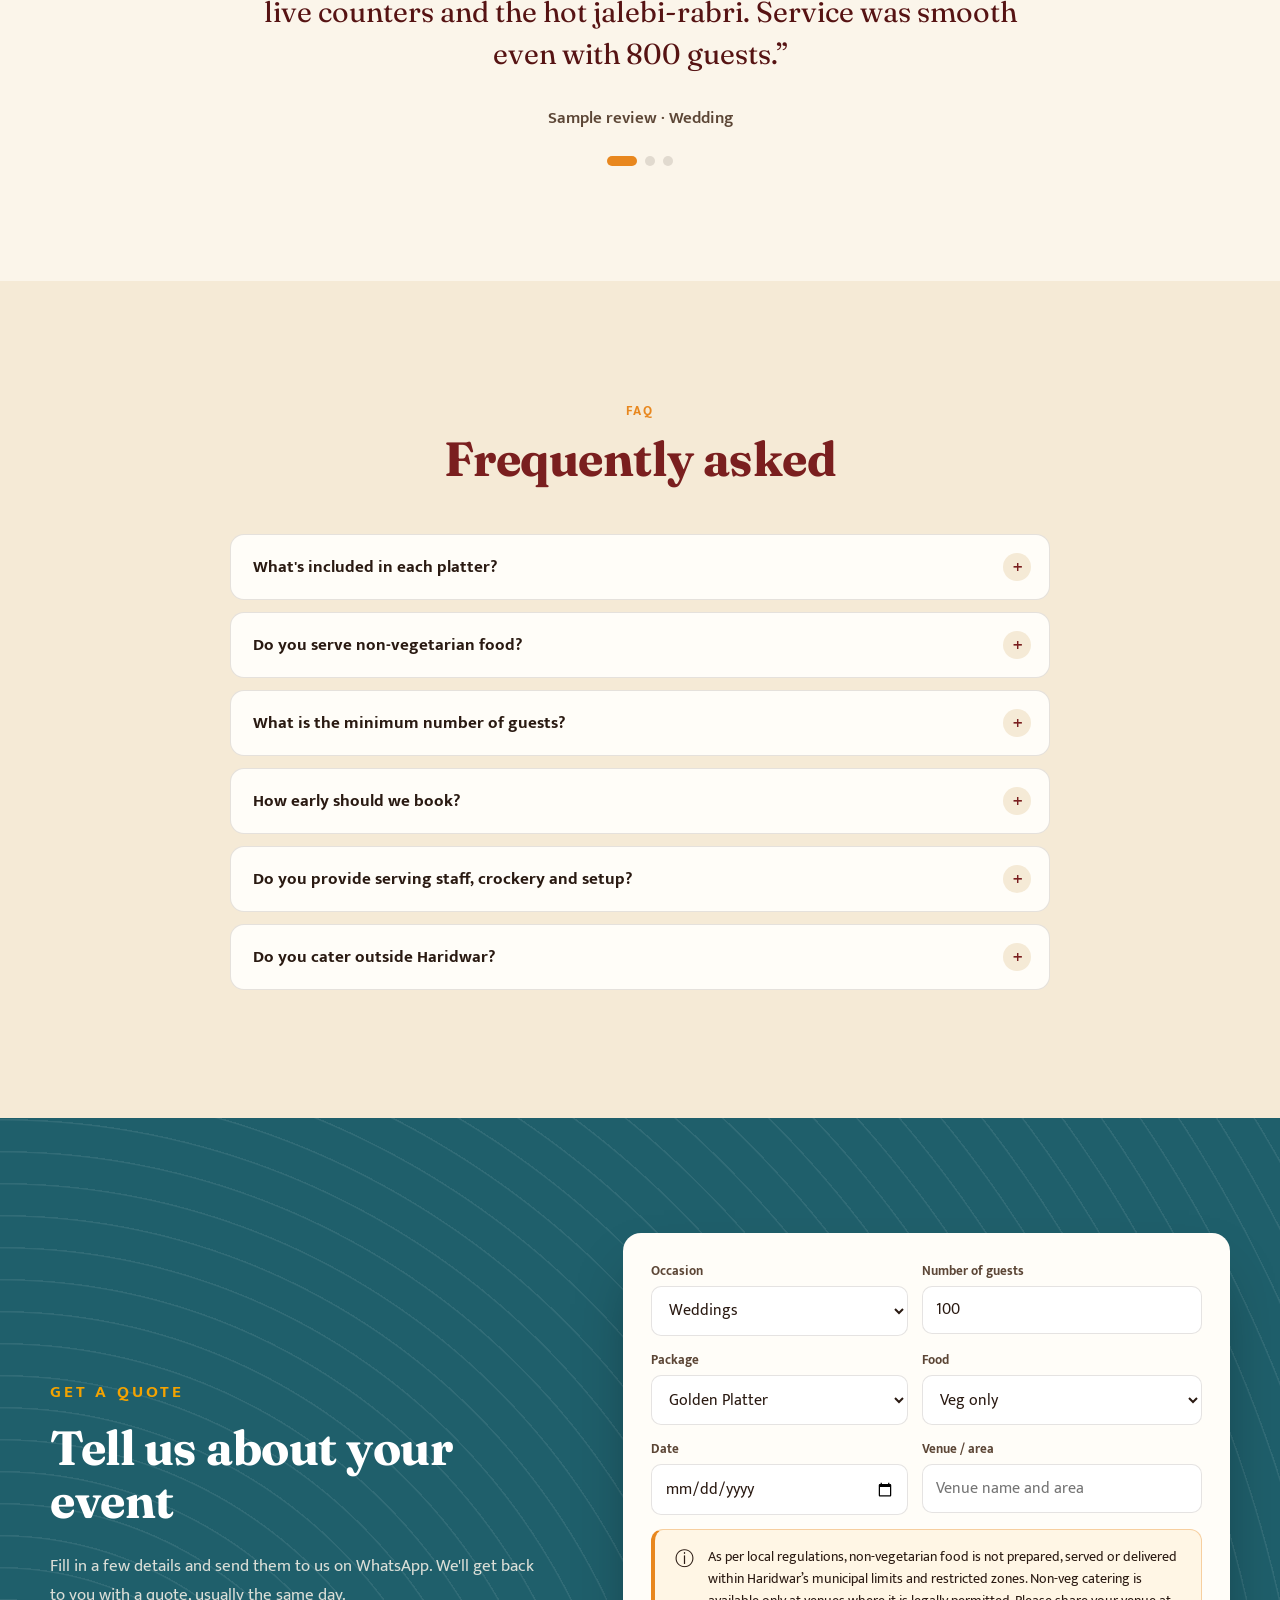
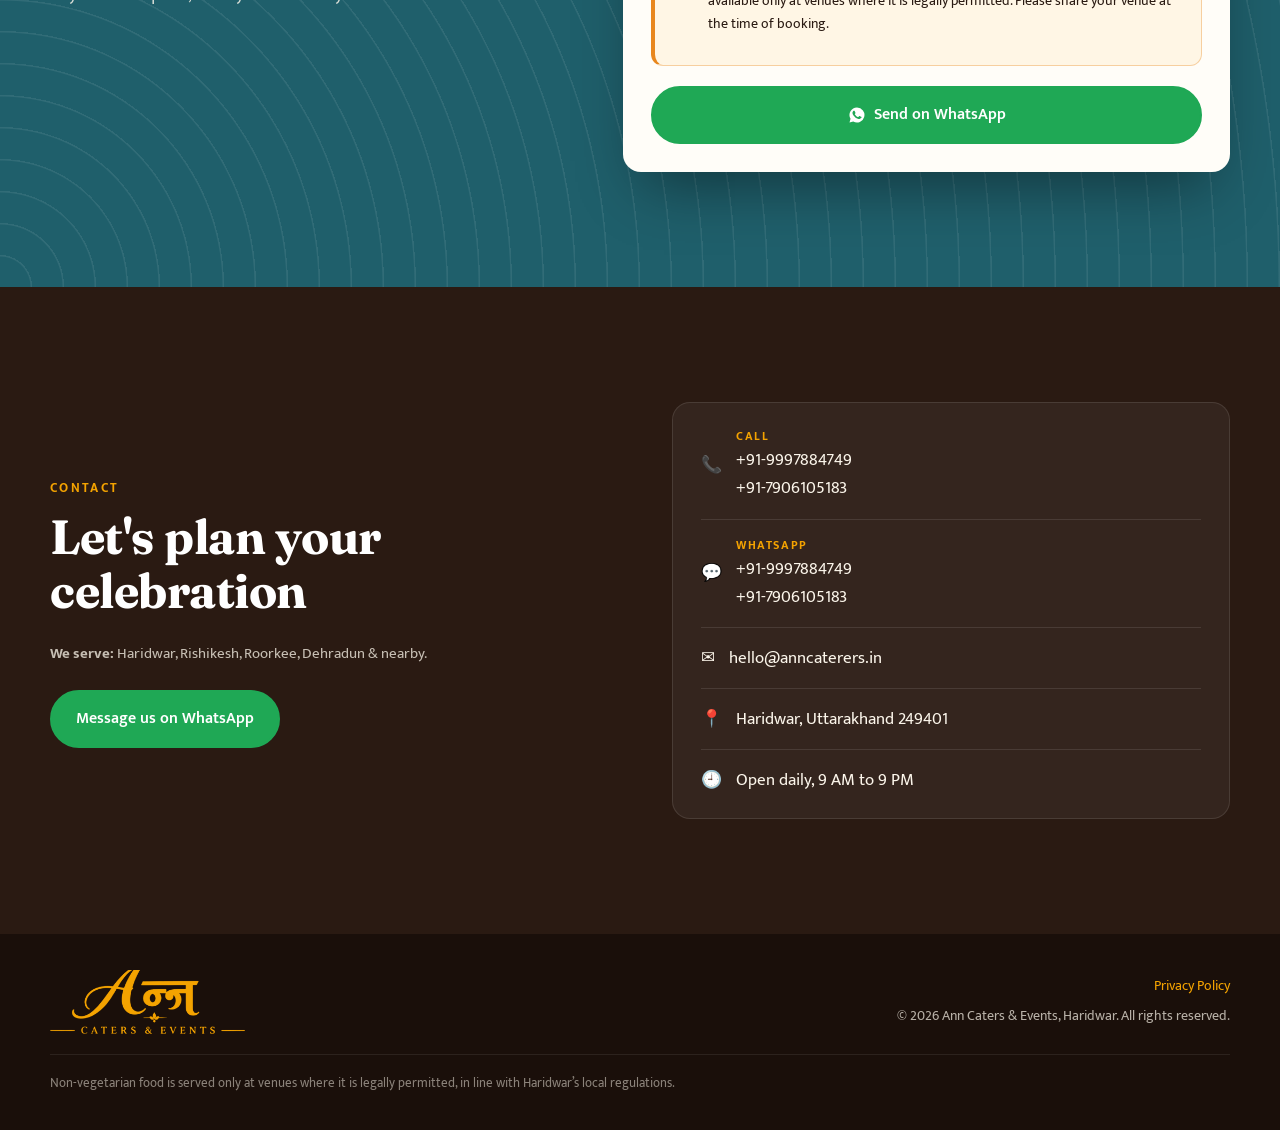
==== commit 69a4d651: "Add logo, platter menus with PDFs, non-veg disclaimer" ====
--- a/index.html
+++ b/index.html
@@ -3,10 +3,11 @@
 <head>
   <meta charset="utf-8">
   <meta name="viewport" content="width=device-width, initial-scale=1">
-  <title>अन्न · Ann Caterers — Veg &amp; Non-Veg Catering in Haridwar</title>
-  <meta name="description" content="अन्न (Ann) Caterers: premium veg and non-veg catering in Haridwar for weddings, receptions, private parties and corporate events. Silver, Gold and Platinum packages.">
+  <title>अन्न · Ann Caters &amp; Events — Premium Catering in Haridwar</title>
+  <meta name="description" content="अन्न (Ann) Caters &amp; Events: premium catering in Haridwar for weddings, receptions, private parties and corporate events. Silver, Golden and Platinum platters.">
   <meta name="theme-color" content="#7a1f1f">
-  <meta property="og:title" content="अन्न · Ann Caterers, Haridwar">
+  <meta property="og:title" content="अन्न · Ann Caters &amp; Events, Haridwar">
+  <meta property="og:image" content="images/logo-full.jpg">
   <meta property="og:description" content="Premium veg & non-veg catering in Haridwar. Weddings, private parties and corporate events.">
   <meta property="og:type" content="website">
   <link rel="icon" href="favicon.svg" type="image/svg+xml">
@@ -19,15 +20,14 @@
 
 <!-- ============ NAV ============ -->
 <header class="nav" id="nav">
-  <a href="#top" class="brand" aria-label="Ann Caterers home">
-    <span class="brand-mark">अन्न</span>
-    <span class="brand-sub">Caterers · Haridwar</span>
+  <a href="#top" class="brand" aria-label="Ann Caters &amp; Events home">
+    <img class="brand-logo" src="images/logo-wordmark.png" alt="अन्न Caters &amp; Events">
   </a>
   <nav class="nav-links" id="navLinks">
     <a href="#about">About</a>
     <a href="#occasions">Occasions</a>
     <a href="#menu">Menu</a>
-    <a href="#packages">Packages</a>
+    <a href="#packages">Platters</a>
     <a href="#gallery">Gallery</a>
     <a href="#contact">Contact</a>
   </nav>
@@ -44,16 +44,16 @@
   <div class="hero-bg" aria-hidden="true"></div>
   <div class="hero-inner">
     <div class="hero-copy">
-      <p class="eyebrow">Catering in Haridwar</p>
+      <p class="eyebrow">Caters &amp; Events · Haridwar</p>
       <h1>
-        Great food for<br>
-        <em>every celebration</em>
+        Good food.<br>
+        <em>Great moments.</em>
       </h1>
       <p class="lead">
         Premium veg and non-veg catering for weddings, private parties and corporate events. Exceptional food, polished service, every detail handled.
       </p>
       <div class="hero-cta">
-        <a href="#packages" class="btn">View packages →</a>
+        <a href="#packages" class="btn">View platters →</a>
         <a href="#" class="btn btn-ghost js-whatsapp" data-msg="Hello! I'd like to enquire about catering.">Chat on WhatsApp</a>
       </div>
       <ul class="hero-badges">
@@ -63,8 +63,8 @@
       </ul>
     </div>
     <div class="hero-art">
-      <div class="plate">
-        <img src="https://images.unsplash.com/photo-1585937421612-70a008356fbe?auto=format&fit=crop&w=900&q=75" alt="Bowls of Indian curry with rice">
+      <div class="logo-card">
+        <img src="images/logo-full.jpg" alt="Ann Caters &amp; Events logo: an elegant banquet table under chandeliers">
       </div>
       <div class="float-card fc-1">
         <strong class="count" data-target="500">0</strong><span>+</span>
@@ -157,9 +157,9 @@
 <section class="section packages" id="packages">
   <div class="container">
     <div class="section-head reveal">
-      <p class="eyebrow">Packages</p>
-      <h2>Choose your package</h2>
-      <p class="sub">Prices are per plate. Every package can be customised to suit your event.</p>
+      <p class="eyebrow">Platters</p>
+      <h2>Choose your platter</h2>
+      <p class="sub">Three complete set menus. View the full menu online or download it as a PDF, and customise anything you like.</p>
     </div>
     <div class="pkg-grid" id="pkgGrid"></div>
   </div>
@@ -183,7 +183,10 @@
       <input type="search" id="menuSearch" class="search" placeholder="Search dishes… paneer, biryani">
     </div>
 
-    <p class="nv-note" id="nvNote" hidden>Our non-veg menu features chicken and mutton dishes, cooked and served separately from the veg food.</p>
+    <div class="notice reveal" role="note">
+      <span class="notice-ico">ⓘ</span>
+      <p><b>Non-vegetarian catering</b>As per local regulations, non-vegetarian food is not prepared, served or delivered within Haridwar’s municipal limits and restricted zones. Non-veg catering is available only at venues where it is legally permitted. Please share your venue at the time of booking.</p>
+    </div>
     <div class="menu-grid" id="menuGrid"></div>
     <p class="empty" id="menuEmpty" hidden>No dishes found. Try something else!</p>
   </div>
@@ -276,8 +279,12 @@
       </label>
       <label>
         <span>Venue / area</span>
-        <input type="text" id="fVenue" placeholder="e.g. Jwalapur, BHEL, Kankhal">
-      </label>
+        <input type="text" id="fVenue" placeholder="Venue name and area">
+      </label>
+      <div class="notice" id="fNvNotice" hidden>
+        <span class="notice-ico">ⓘ</span>
+        <p>As per local regulations, non-vegetarian food is not prepared, served or delivered within Haridwar’s municipal limits and restricted zones. Non-veg catering is available only at venues where it is legally permitted. Please share your venue at the time of booking.</p>
+      </div>
       <button type="submit" class="btn btn-wa">
         <svg viewBox="0 0 24 24" width="18" height="18" aria-hidden="true"><path fill="currentColor" d="M12 2a10 10 0 0 0-8.6 15.1L2 22l5-1.3A10 10 0 1 0 12 2Zm5.3 14.1c-.2.6-1.3 1.2-1.8 1.2-.5.1-1 .2-3.4-.7-2.9-1.1-4.7-4.1-4.9-4.3-.1-.2-1.2-1.6-1.2-3s.8-2.2 1-2.5c.3-.3.6-.4.8-.4h.6c.2 0 .4 0 .6.5l.9 2.1c.1.2.1.4 0 .5l-.3.5-.4.5c-.1.1-.3.3-.1.6.2.3.8 1.3 1.7 2.1 1.2 1 2.1 1.4 2.4 1.5.3.1.5.1.6-.1l.9-1.1c.2-.3.4-.2.7-.1l2 1c.3.1.5.2.5.3.1.2.1.7-.1 1.3Z"/></svg>
         Send on WhatsApp
@@ -292,11 +299,12 @@
     <div class="contact-intro reveal">
       <p class="eyebrow light">Contact</p>
       <h2>Let's plan your celebration</h2>
-      <p class="areas"><b>We serve:</b> Haridwar, Kankhal, Jwalapur, BHEL, Ranipur, SIDCUL, Rishikesh, Roorkee &amp; nearby.</p>
+      <p class="areas"><b>We serve:</b> Haridwar, Rishikesh, Roorkee, Dehradun &amp; nearby.</p>
       <a href="#" class="btn btn-wa js-whatsapp" data-msg="Hello! I'd like to enquire about catering.">Message us on WhatsApp</a>
     </div>
     <ul class="contact-list reveal">
-      <li><span>📞</span> <span id="phoneText"></span></li>
+      <li><span>📞</span> <span><small class="c-label">Call</small><span id="phoneText"></span></span></li>
+      <li><span>💬</span> <span><small class="c-label">WhatsApp</small><span id="waText"></span></span></li>
       <li><span>✉️</span> <a href="#" id="emailText"></a></li>
       <li><span>📍</span> <span id="addrText"></span></li>
       <li><span>🕘</span> <span>Open daily, 9 AM to 9 PM</span></li>
@@ -310,13 +318,13 @@
 <footer class="footer">
   <div class="container footer-inner">
     <div>
-      <span class="brand-mark">अन्न</span>
-      <p class="tagline">Caterers · Haridwar</p>
+      <img class="footer-logo" src="images/logo-wordmark-light.png" alt="अन्न Caters &amp; Events">
     </div>
     <div class="footer-right">
       <nav class="footer-links"><a href="privacy.html">Privacy Policy</a></nav>
-      <p class="copy">© <span id="year"></span> Ann Caterers, Haridwar. All rights reserved.</p>
-    </div>
+      <p class="copy">© <span id="year"></span> Ann Caters &amp; Events, Haridwar. All rights reserved.</p>
+    </div>
+    <p class="footer-note">Non-vegetarian food is served only at venues where it is legally permitted, in line with Haridwar’s local regulations.</p>
   </div>
 </footer>
 
@@ -346,6 +354,7 @@
 </svg>
 
 <script src="js/data.js"></script>
+<script src="js/platters.js"></script>
 <script src="js/main.js"></script>
 </body>
 </html>
--- a/css/style.css
+++ b/css/style.css
@@ -74,6 +74,9 @@
 .brand-mark { font-family: var(--deva); font-size: 2rem; color: var(--maroon); line-height: 1; }
 .brand-mark.sm { font-size: 1.5rem; }
 .brand-sub { font-size: .75rem; letter-spacing: .14em; text-transform: uppercase; color: var(--ink-soft); font-weight: 600; }
+.brand-logo { height: 52px; width: auto; transition: height .3s; }
+.nav.scrolled .brand-logo { height: 42px; }
+.footer-logo { height: 64px; width: auto; }
 .nav-links { display: flex; gap: 28px; }
 .nav-links a { text-decoration: none; font-weight: 600; font-size: .95rem; position: relative; }
 .nav-links a::after { content: ""; position: absolute; left: 0; bottom: -4px; height: 2px; width: 0; background: var(--saffron); transition: width .25s; }
@@ -109,21 +112,21 @@
 .hero-badges li { display: flex; align-items: center; gap: 8px; }
 .dot { width: 8px; height: 8px; border-radius: 50%; background: var(--saffron); }
 
-.hero-art { position: relative; aspect-ratio: 1; max-width: 520px; justify-self: center; width: 100%; }
-.plate {
-  position: absolute; inset: 6%; border-radius: 50%; overflow: hidden;
-  box-shadow: 0 0 0 14px var(--paper), 0 0 0 16px rgba(122,31,31,.15), 0 40px 80px -20px rgba(86,19,19,.5);
-  animation: spin 80s linear infinite; background: var(--cream-2);
-}
-.plate img { width: 100%; height: 100%; object-fit: cover; }
-@keyframes spin { to { transform: rotate(360deg); } }
+.hero-art { position: relative; aspect-ratio: 1080 / 1180; max-width: 500px; justify-self: center; width: 100%; }
+.logo-card {
+  position: absolute; inset: 4% 8%; border-radius: 22px; overflow: hidden; rotate: -2deg; background: #f0e2c8;
+  box-shadow: 0 0 0 10px var(--paper), 0 0 0 11px rgba(74,44,26,.15), 0 40px 80px -24px rgba(74,44,26,.55);
+  transition: rotate .5s ease;
+}
+.logo-card:hover { rotate: 0deg; }
+.logo-card img { width: 100%; height: 100%; object-fit: cover; object-position: top; }
 .float-card {
   position: absolute; background: var(--paper); border-radius: 16px; padding: 12px 18px; box-shadow: var(--shadow);
   font-family: var(--serif); animation: bob 5s ease-in-out infinite;
 }
 .float-card strong, .float-card > span { font-size: 1.7rem; color: var(--maroon); }
 .float-card small { display: block; font-family: var(--sans); color: var(--ink-soft); font-size: .8rem; font-weight: 600; }
-.fc-1 { left: -4%; bottom: 14%; }
+.fc-1 { left: -4%; top: 40%; }
 .fc-2 { right: -2%; top: 10%; animation-delay: -2.5s; }
 @keyframes bob { 50% { transform: translateY(-10px); } }
 .marigold { position: absolute; width: 70px; animation: spin 20s linear infinite; filter: drop-shadow(0 6px 8px rgba(0,0,0,.15)); }
@@ -208,9 +211,16 @@
 /* ============ PACKAGES ============ */
 .pkg-grid { display: grid; grid-template-columns: repeat(3, 1fr); grid-auto-rows: 1fr; gap: 24px; align-items: stretch; padding-top: 14px; }
 .pkg { background: var(--paper); border-radius: var(--radius); padding: 34px 30px; border: 1px solid var(--line); text-align: center; transition: transform .3s; display: flex; flex-direction: column; position: relative; }
-.pkg .btn { margin-top: auto; align-self: center; }
+.pkg .btn { align-self: center; }
+.pkg-actions { margin-top: auto; display: flex; flex-direction: column; align-items: center; gap: 12px; }
+.pkg-links { display: flex; gap: 18px; font-size: .92rem; font-weight: 600; }
+.pkg-links a { color: var(--maroon); text-decoration: none; border-bottom: 1px solid currentColor; }
+.pkg.featured .pkg-links a { color: var(--marigold); }
+.pkg-intro { color: var(--ink-soft); font-size: .95rem; margin: 0; }
+.pkg.featured .pkg-intro { color: rgba(251,245,234,.8); }
 .pkg:hover { transform: translateY(-6px); }
-.pkg h3 { font-size: 2rem; color: var(--maroon); }
+.pkg h3 { font-size: 1.9rem; color: var(--maroon); margin-bottom: .3em; }
+.pkg h3 small { display: block; font: 700 .72rem var(--sans); letter-spacing: .18em; text-transform: uppercase; color: var(--saffron); margin-bottom: 4px; }
 .pkg-tag { position: absolute; top: 0; left: 50%; translate: -50% -50%; white-space: nowrap; background: var(--marigold); color: var(--ink); padding: 4px 14px; border-radius: 99px; display: inline-block; font-size: .75rem; font-weight: 700; letter-spacing: .1em; text-transform: uppercase; }
 .pkg ul { list-style: none; padding: 0; margin: 18px 0 28px; text-align: left; }
 .pkg li { padding: 9px 0 9px 28px; border-bottom: 1px dashed var(--line); position: relative; }
@@ -271,6 +281,7 @@
 .contact-list { list-style: none; padding: 8px 28px; margin: 0; background: rgba(255,255,255,.05); border: 1px solid rgba(255,255,255,.1); border-radius: var(--radius); }
 .contact-list li { display: flex; gap: 14px; padding: 16px 0; border-bottom: 1px solid rgba(255,255,255,.1); align-items: center; }
 .contact-list li:last-child { border-bottom: 0; }
+.c-label { display: block; font-size: .72rem; font-weight: 700; letter-spacing: .14em; text-transform: uppercase; color: var(--marigold); }
 .contact-list a { text-decoration: none; }
 .contact-list a:hover { color: var(--marigold); }
 .areas { color: rgba(251,245,234,.75); font-size: .95rem; }
@@ -338,21 +349,17 @@
 .diet.active .veg-mark, .diet.active .nonveg-mark { background: #fff; }
 .tabs { width: 100%; }
 .nv-note { text-align: center; color: var(--ink-soft); font-size: .95rem; margin: -12px auto 28px; max-width: 560px; }
+.notice {
+  display: flex; gap: 14px; align-items: flex-start; max-width: 760px; margin: 0 auto 32px; padding: 16px 20px;
+  background: #fff6e5; border: 1px solid rgba(232,135,30,.35); border-left: 4px solid var(--saffron); border-radius: 12px;
+  font-size: .93rem; color: var(--ink); text-align: left;
+}
+.notice b { display: block; margin-bottom: 2px; }
+.notice-ico { font-size: 1.2rem; line-height: 1.4; }
+.quote-form .notice { grid-column: 1 / -1; margin: 0; font-size: .85rem; }
+.footer-note { width: 100%; margin: 4px 0 0; padding-top: 18px; border-top: 1px solid rgba(255,255,255,.08); font-size: .8rem; color: rgba(251,245,234,.5); }
 .menu-cat.nonveg h3 { color: var(--meat); }
 .menu-cat.nonveg .badge { background: rgba(139,46,22,.1); color: var(--meat); }
-
-/* ============ PACKAGES: prices ============ */
-.prices { display: grid; grid-template-columns: 1fr 1fr; gap: 10px; margin-top: 6px; }
-.prices > div {
-  background: var(--cream); border-radius: 14px; padding: 12px 8px; display: flex; flex-direction: column; align-items: center; gap: 2px;
-}
-.prices small { font-weight: 700; font-size: .75rem; text-transform: uppercase; letter-spacing: .1em; color: var(--ink-soft); margin-top: 4px; }
-.prices strong { font-family: var(--serif); font-size: 1.7rem; color: var(--maroon); line-height: 1.1; }
-.per { font-size: .85rem; color: var(--ink-soft); margin: 8px 0 0; }
-.pkg.featured .prices > div { background: rgba(255,255,255,.1); }
-.pkg.featured .prices small, .pkg.featured .per { color: rgba(251,245,234,.75); }
-.pkg.featured .prices strong { color: #fff; }
-.pkg.featured .veg-mark, .pkg.featured .nonveg-mark { background: #fff; }
 
 /* ============ QUOTE ============ */
 .quote { background: var(--ganga); color: var(--cream); overflow: hidden; }
@@ -375,6 +382,53 @@
 .quote-form .btn { grid-column: 1 / -1; justify-content: center; margin-top: 6px; }
 
 .tagline { margin: .3em 0 0; font-size: .85rem; letter-spacing: .14em; text-transform: uppercase; }
+
+/* ============ PLATTER PAGE ============ */
+.platter { padding: 120px 0 80px; }
+.platter-head { text-align: center; max-width: 720px; margin: 0 auto 48px; }
+.platter-head h1 { font-size: clamp(2.4rem, 6vw, 4rem); color: var(--maroon); font-weight: 500; font-style: italic; }
+.platter-intro { color: var(--ink-soft); font-size: 1.1rem; }
+.platter-actions { display: flex; flex-wrap: wrap; gap: 12px; justify-content: center; margin: 24px 0; }
+.platter-switch { display: inline-flex; gap: 4px; padding: 5px; border-radius: 99px; background: var(--paper); border: 1.5px solid var(--line); }
+.platter-switch a { padding: .4em 1.2em; border-radius: 99px; text-decoration: none; font-weight: 600; color: var(--ink-soft); }
+.platter-switch a.on { background: var(--maroon); color: #fff; }
+.platter-grid { max-width: 680px; margin: 0 auto; }
+.p-sec {
+  break-inside: avoid; background: var(--paper); border: 1px solid var(--line); border-radius: var(--radius);
+  padding: 24px 26px 18px; margin-bottom: 28px; text-align: center;
+}
+.p-sec h2 { font-size: 1.15rem; letter-spacing: .14em; text-transform: uppercase; color: var(--maroon); margin-bottom: .3em; }
+.p-sec h2::after { content: "✦"; display: block; color: var(--marigold); font-size: .8rem; letter-spacing: 0; margin-top: 6px; }
+.p-note { font-style: italic; color: var(--saffron); font-size: .9rem; margin: 0 0 6px; }
+.p-sec ul { list-style: none; padding: 0; margin: 8px 0 0; }
+.p-sec li { font-family: var(--serif); font-style: italic; font-size: 1.05rem; padding: 4px 0; }
+.p-sec li small { display: block; font-family: var(--sans); font-style: normal; font-size: .82rem; color: var(--ink-soft); }
+.platter-foot { text-align: center; color: var(--ink-soft); margin-top: 16px; }
+.fleuron { color: var(--marigold); font-size: 1.4rem; }
+.print-logo, .print-only { display: none; }
+
+@media print {
+  @page { size: A4; margin: 14mm 12mm; }
+  html, body { background: #fff !important; -webkit-print-color-adjust: exact; print-color-adjust: exact; }
+  body { font-size: 12px; }
+  .nav, .footer, .fab, .platter-actions, .platter-switch { display: none !important; }
+  .platter { padding: 0; }
+  .platter-head { margin-bottom: 18px; }
+  .print-logo { display: block; height: 62px; margin: 0 auto 8px; }
+  .platter-head h1 { font-size: 30px; margin-bottom: 4px; }
+  .platter-intro { font-size: 13px; margin: 0; }
+  .eyebrow { margin-bottom: 4px; }
+  .platter-grid { columns: 2; column-gap: 16px; max-width: none; }
+  .p-sec { padding: 10px 14px 7px; margin-bottom: 10px; border-radius: 10px; background: #fffaf2; border-color: rgba(122,31,31,.14); }
+  .p-sec h2 { font-size: 12px; }
+  .p-sec h2::after { margin-top: 2px; }
+  .p-sec li { font-size: 12px; padding: 1px 0; }
+  .p-sec li small { font-size: 10px; }
+  .p-note { font-size: 10.5px; }
+  .print-only { display: block; font-weight: 600; color: var(--maroon); }
+  .platter-foot { margin-top: 6px; break-inside: avoid; }
+  .platter-foot p { margin: 2px 0; }
+}
 
 /* ============ REVEAL ============ */
 .reveal { opacity: 0; transform: translateY(28px); transition: opacity .8s ease, transform .8s ease; }
@@ -413,6 +467,8 @@
 @media (max-width: 560px) {
   body { font-size: 16px; }
   .brand-sub { display: none; }
+  .brand-logo { height: 42px; }
+  .platter-page .nav-actions .btn-sm { font-size: .8rem; padding: .45em .9em; }
   .promise-grid, .occ-grid { grid-template-columns: 1fr; }
   .gal-grid { grid-template-columns: 1fr 1fr; grid-auto-rows: 160px; }
   .gal.wide { grid-column: span 2; }
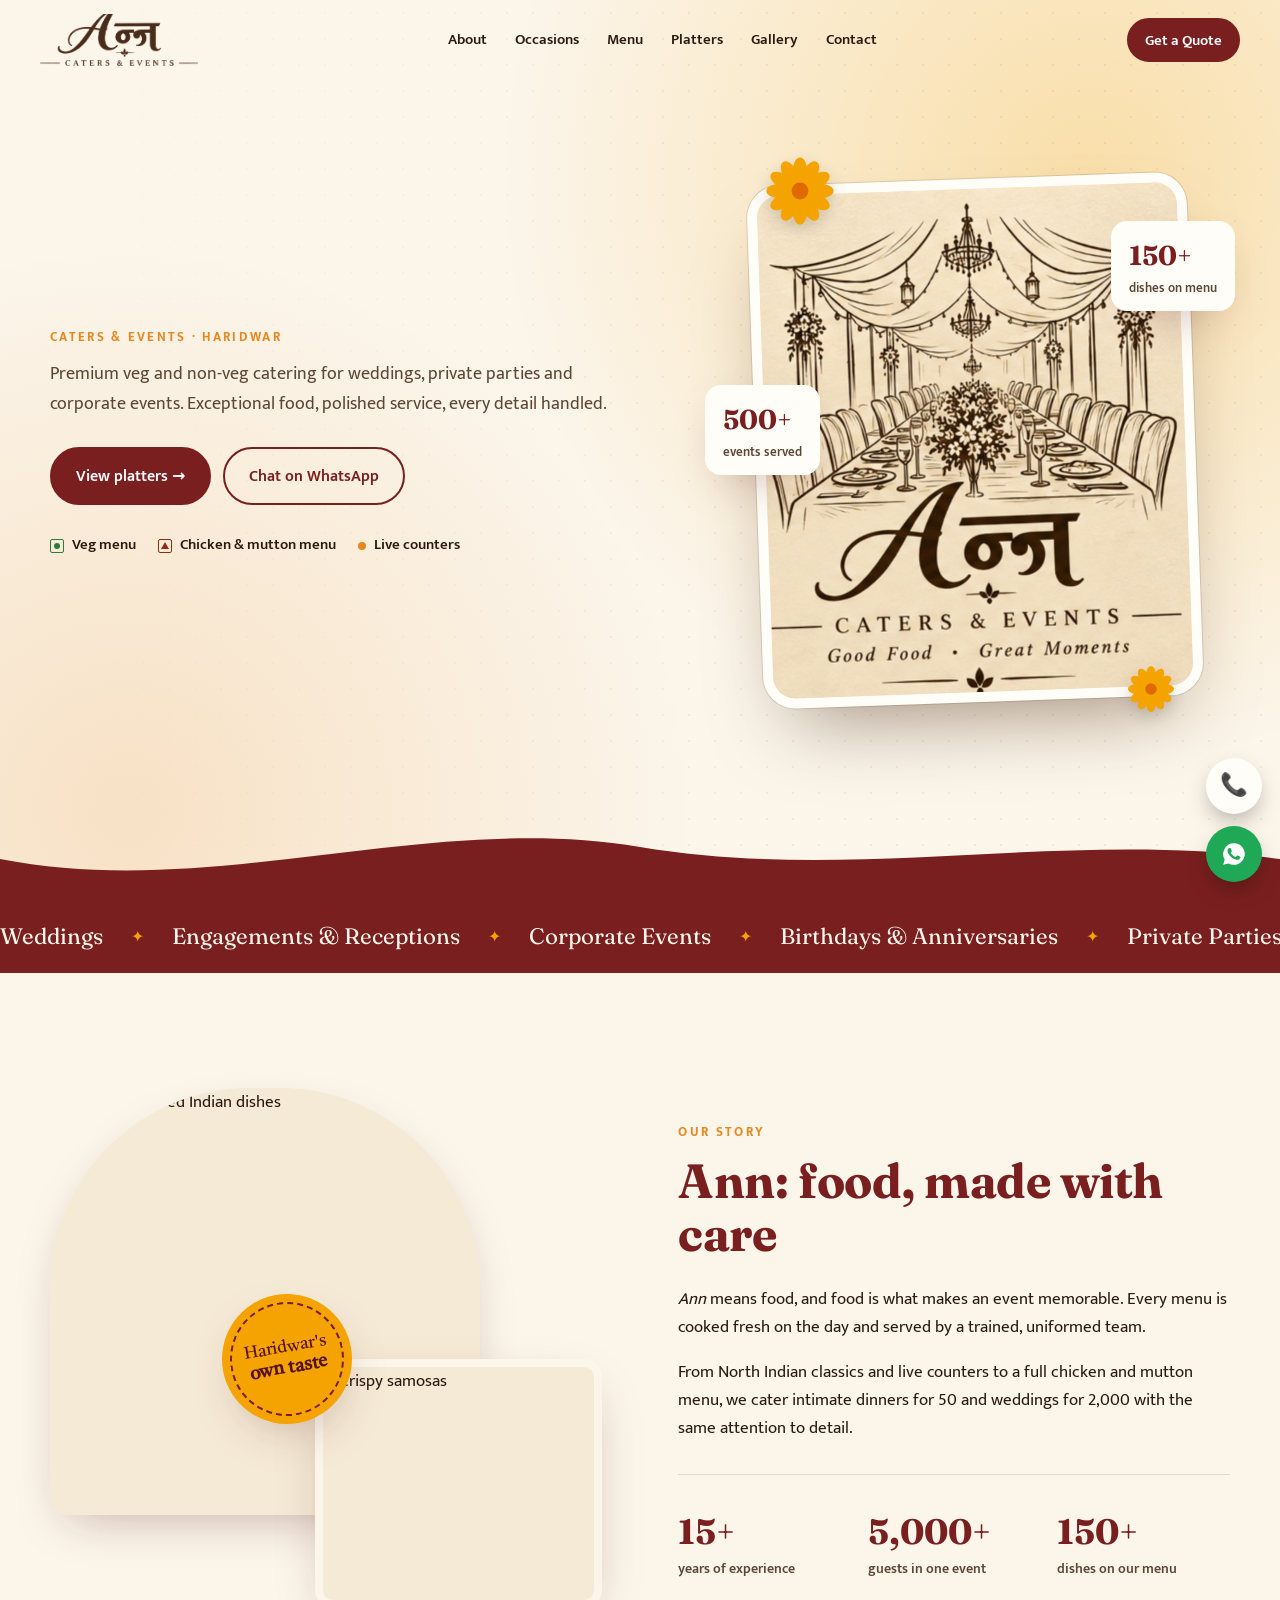
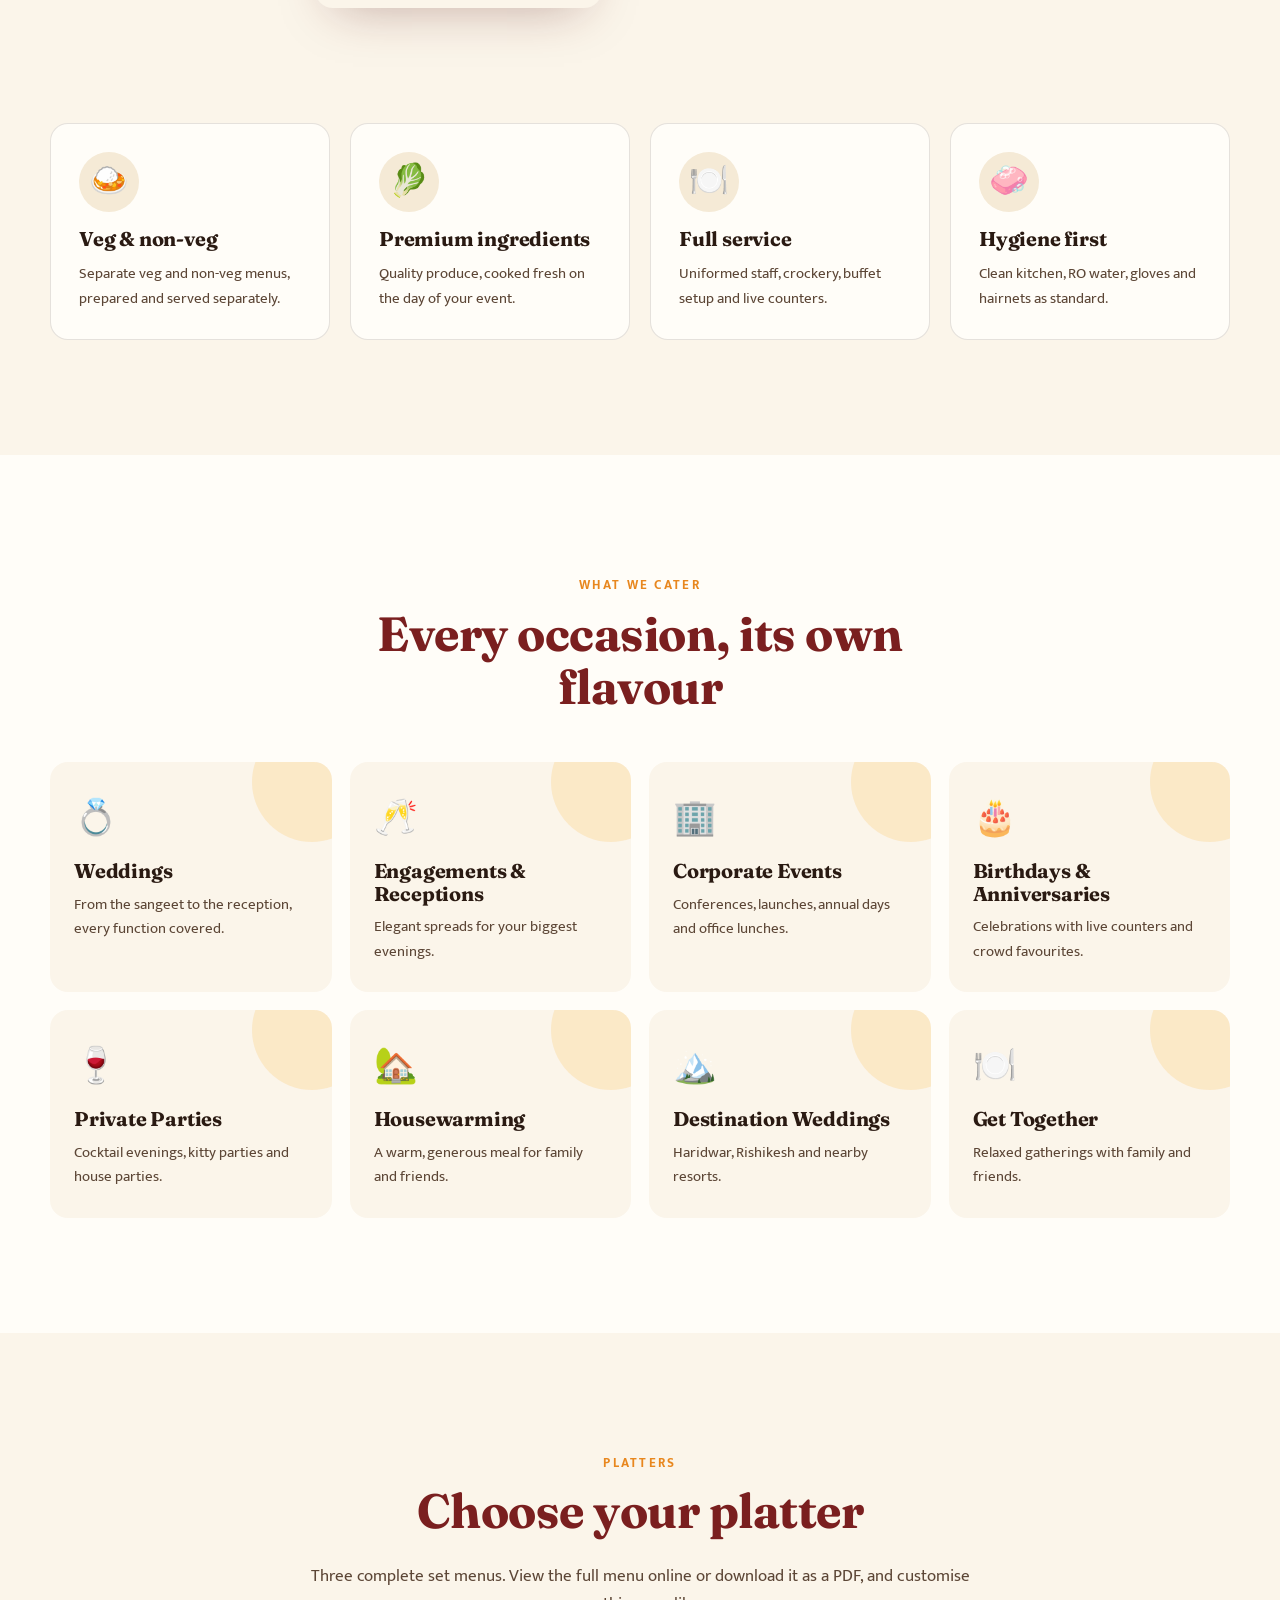
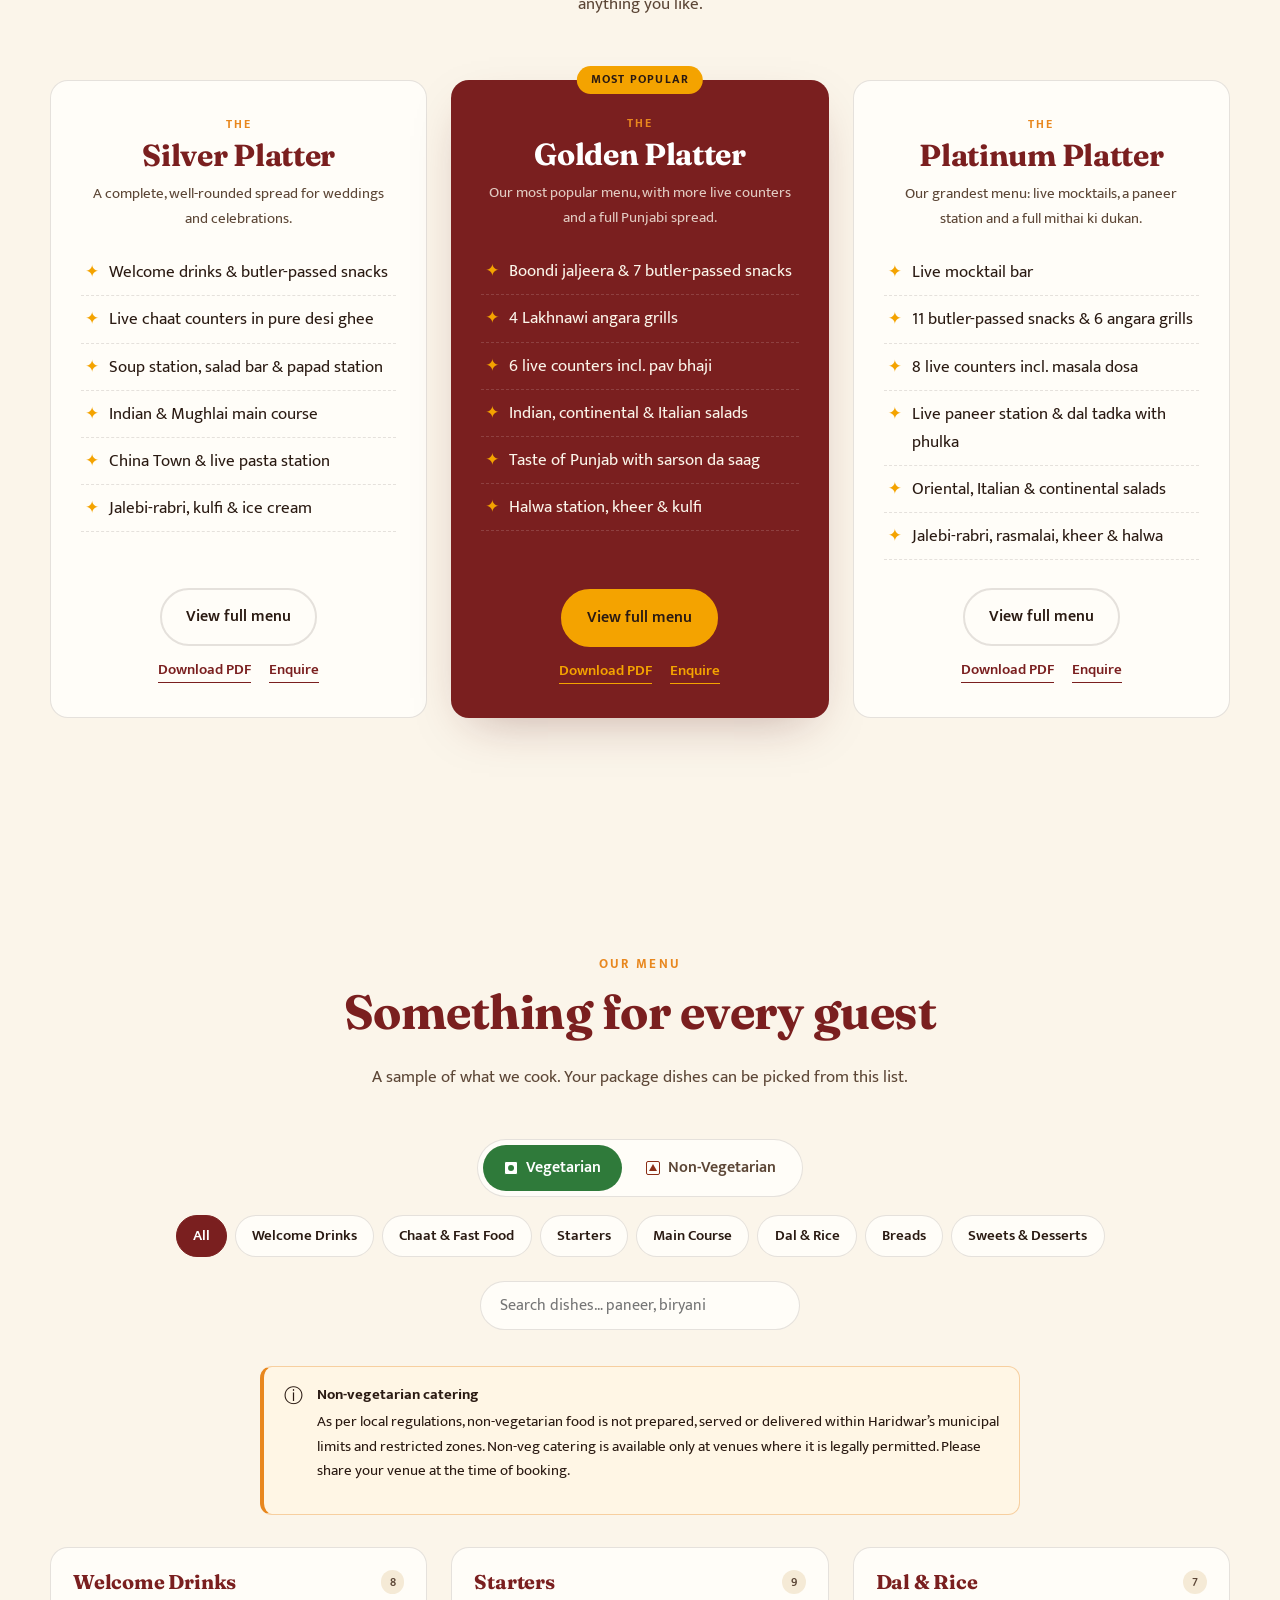
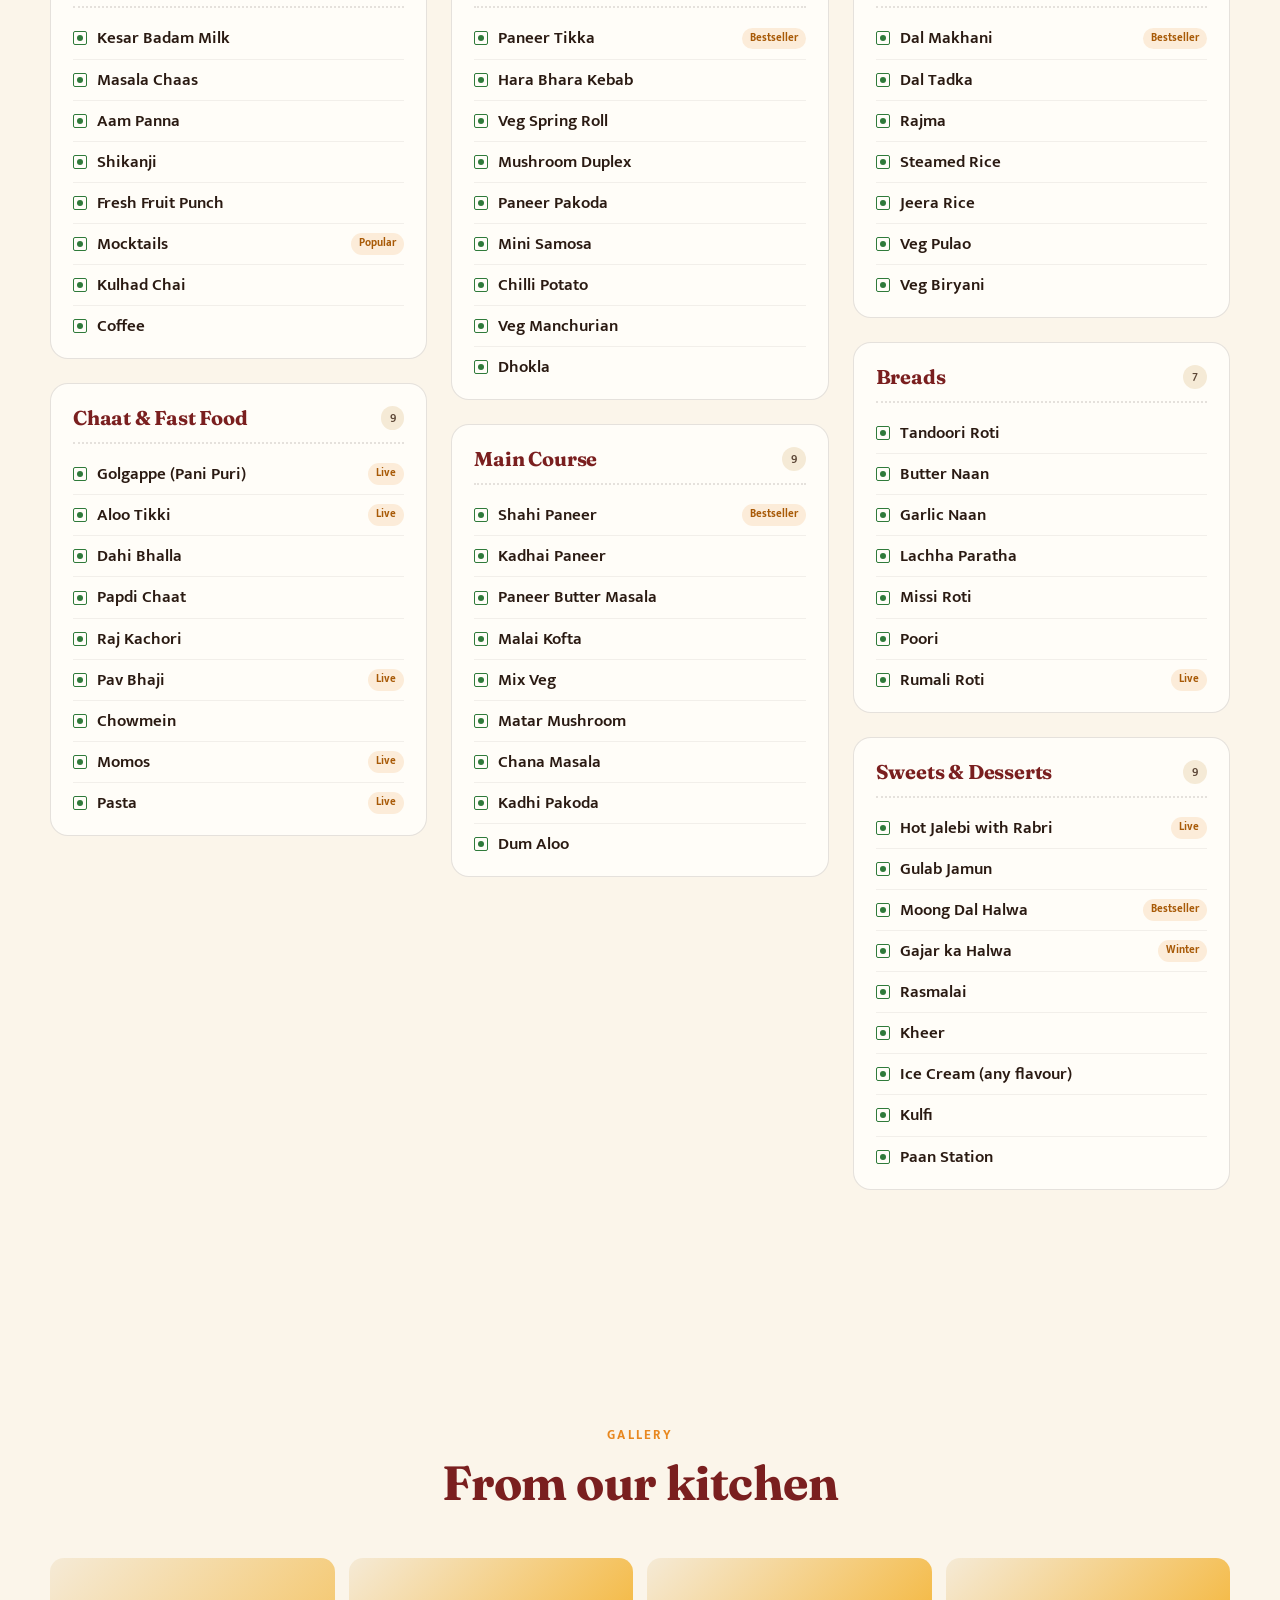
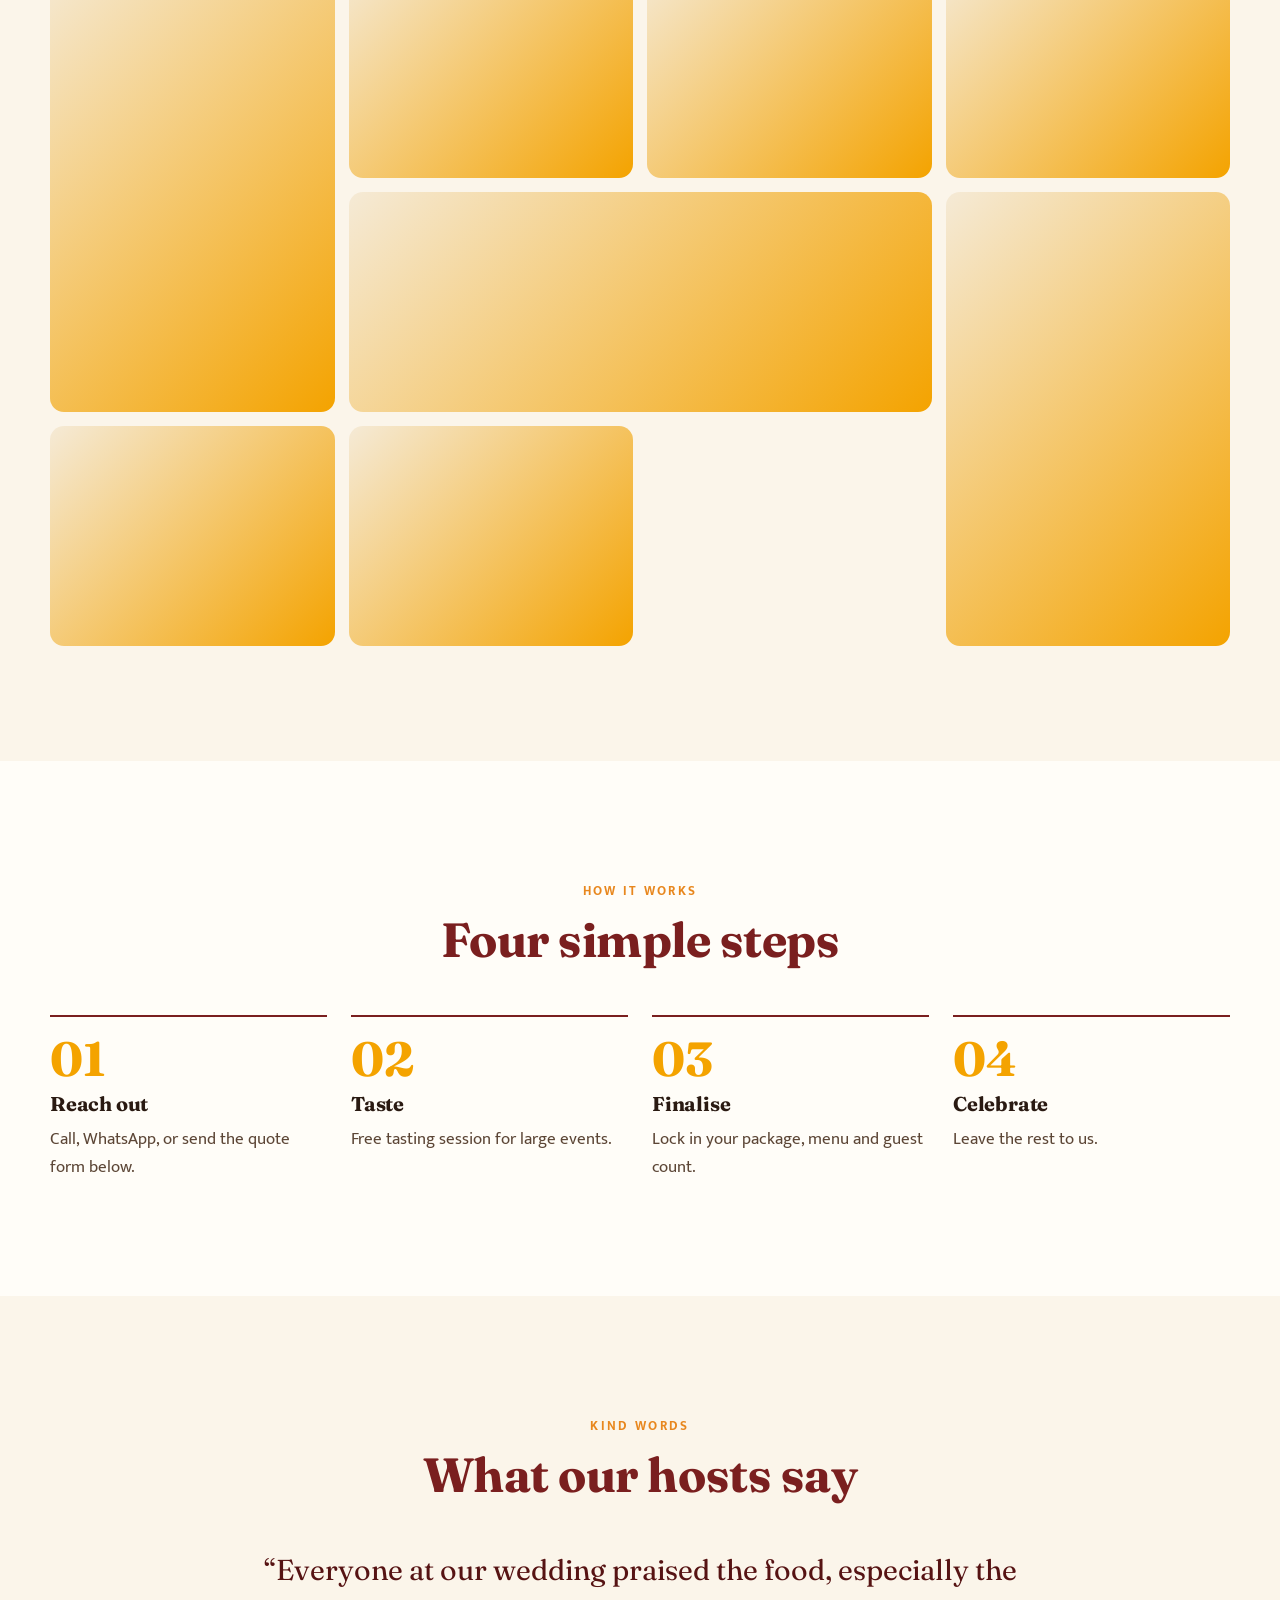
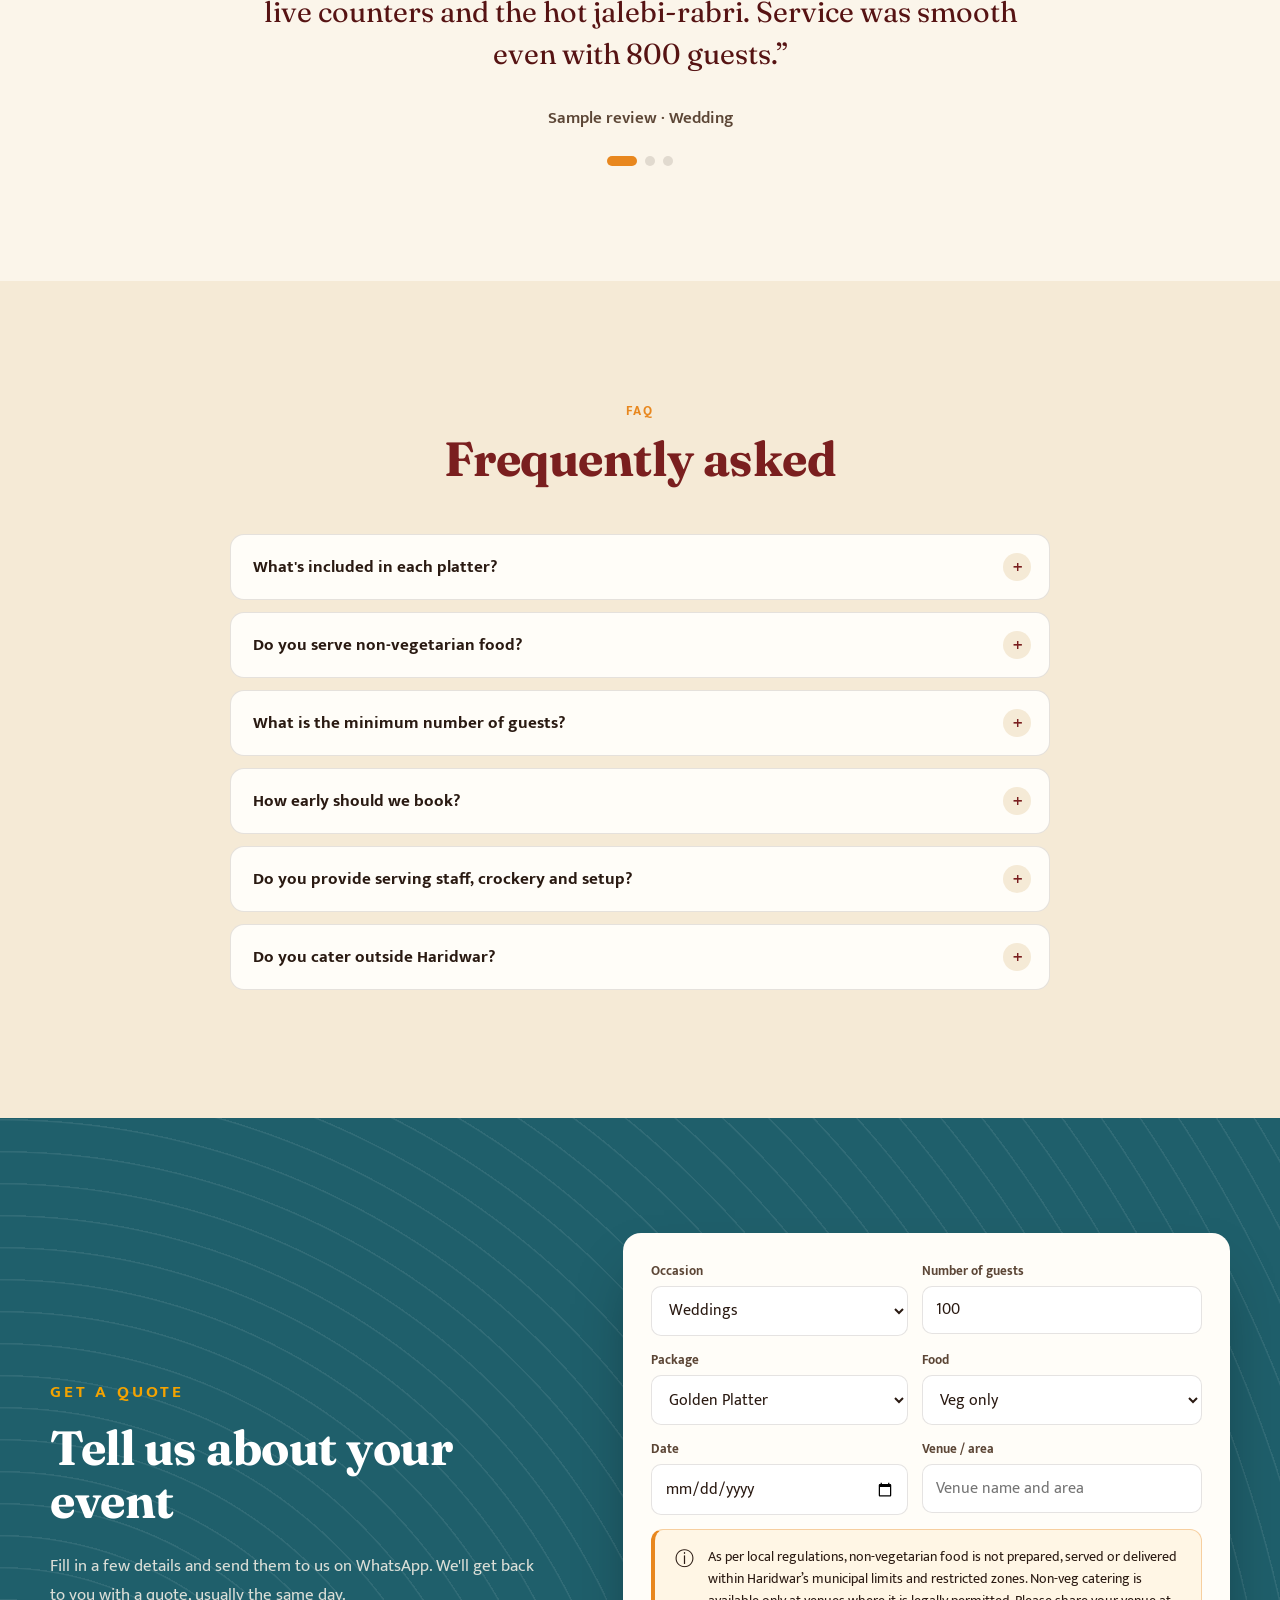
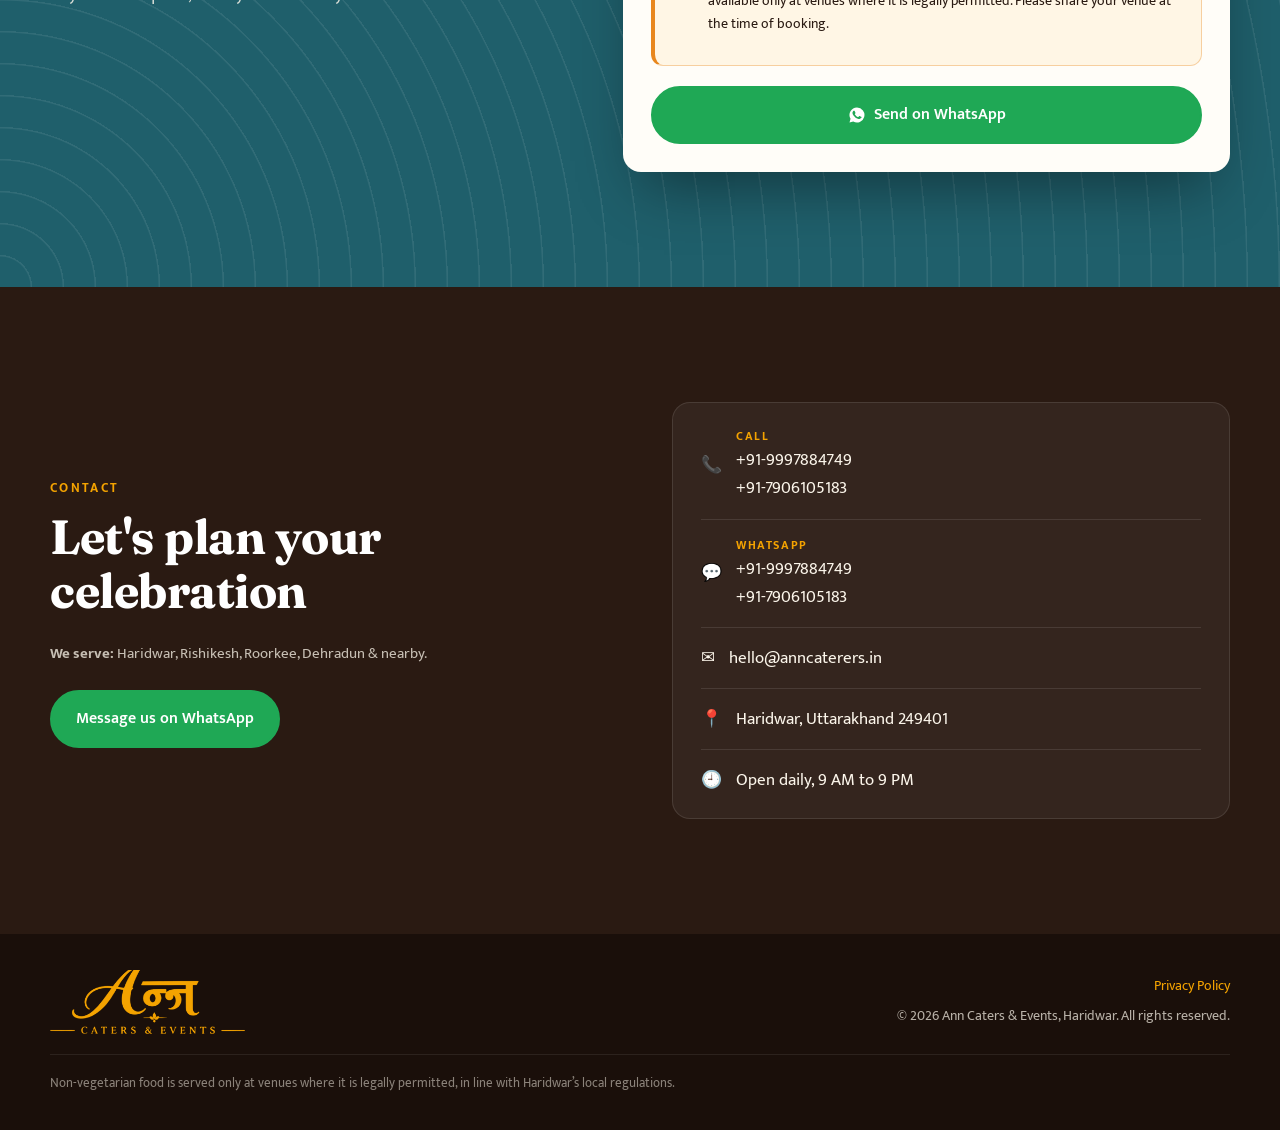
==== commit 1483c18c: "small removal" ====
--- a/index.html
+++ b/index.html
@@ -45,10 +45,10 @@
   <div class="hero-inner">
     <div class="hero-copy">
       <p class="eyebrow">Caters &amp; Events · Haridwar</p>
-      <h1>
+      <!-- <h1>
         Good food.<br>
         <em>Great moments.</em>
-      </h1>
+      </h1> -->
       <p class="lead">
         Premium veg and non-veg catering for weddings, private parties and corporate events. Exceptional food, polished service, every detail handled.
       </p>
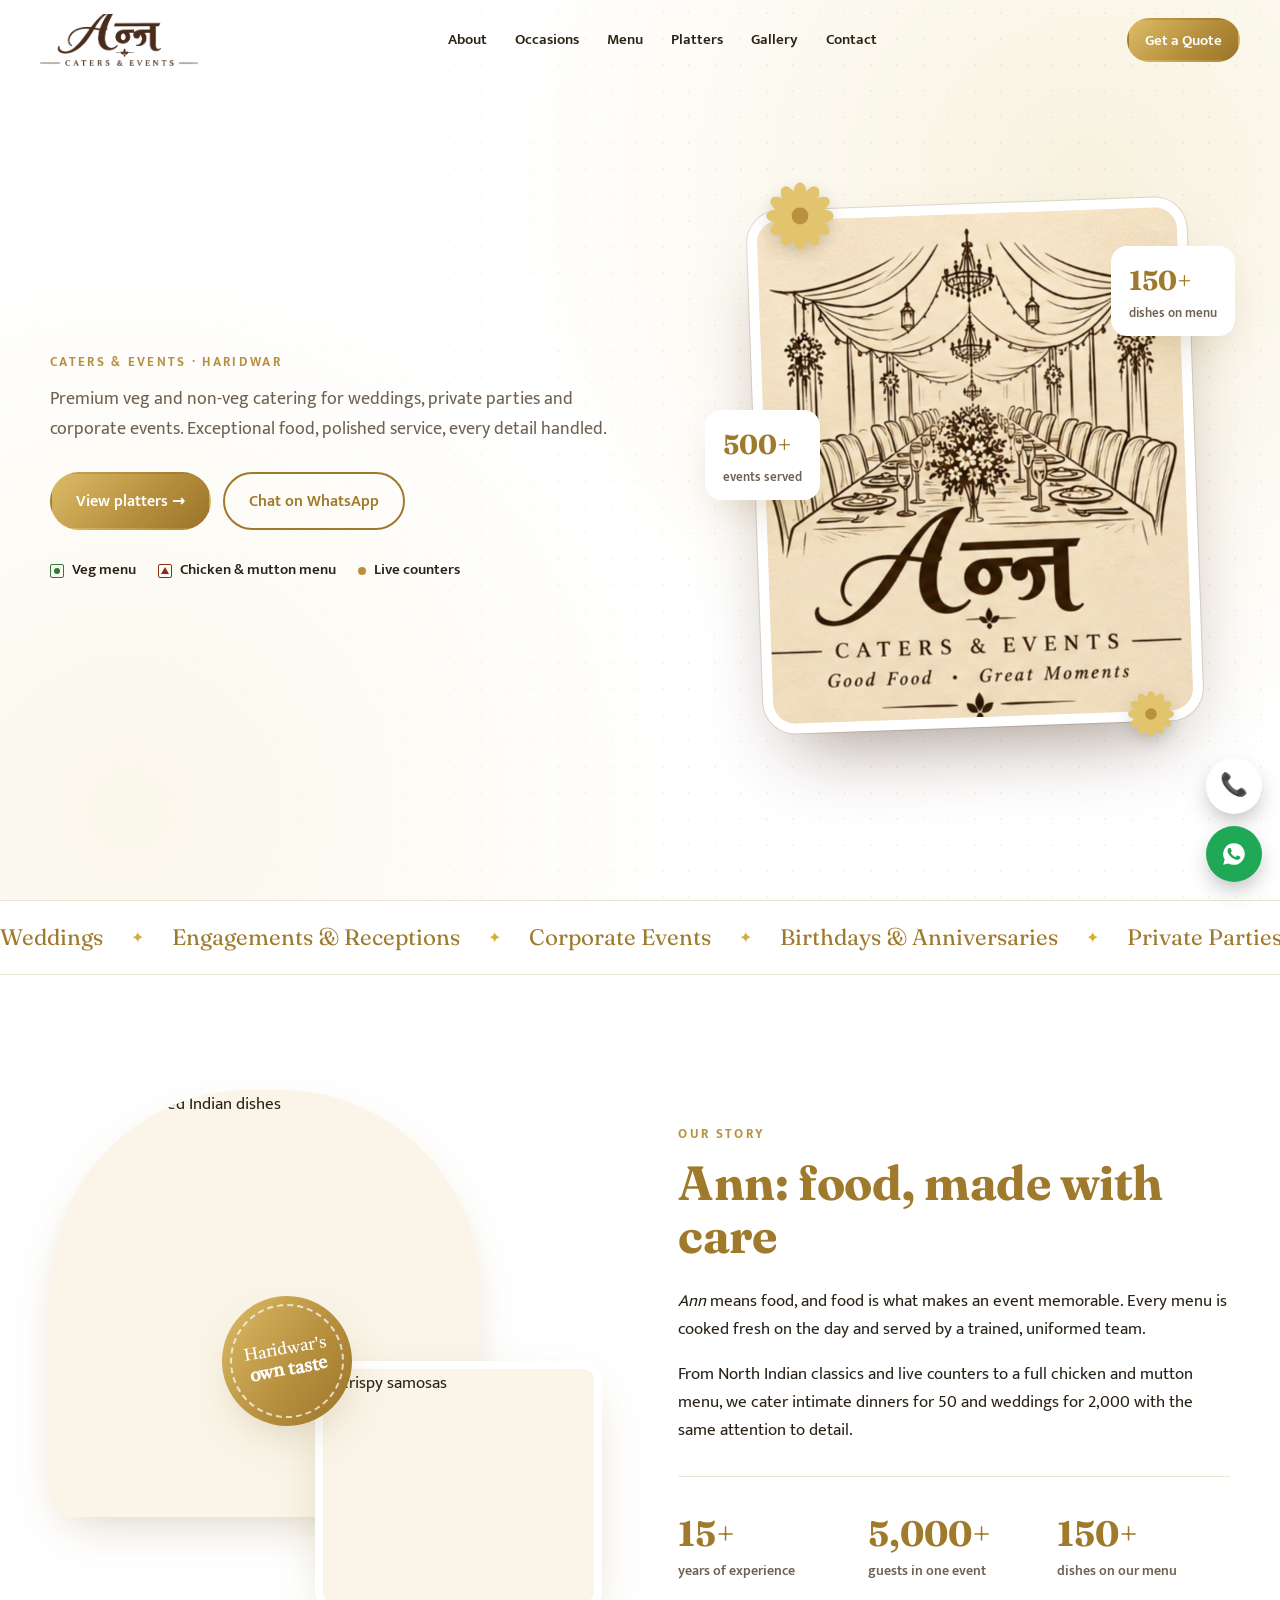
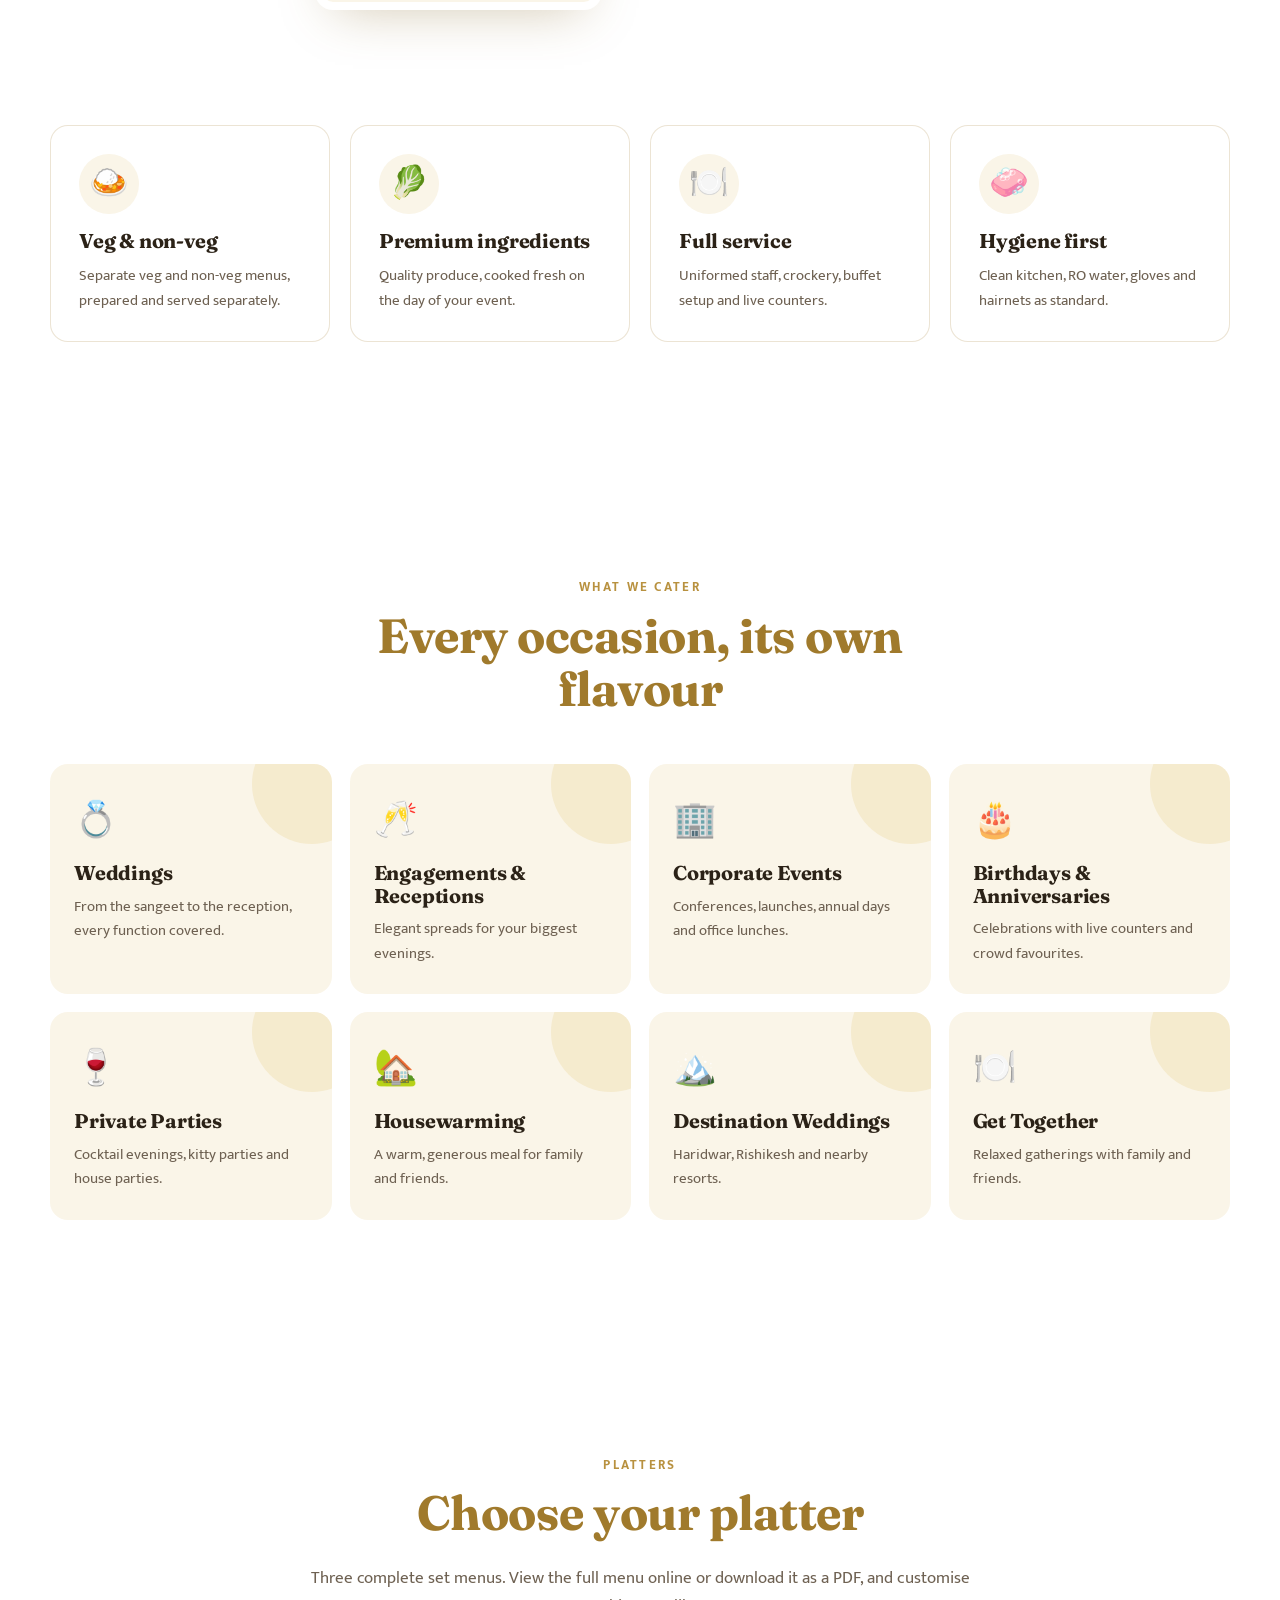
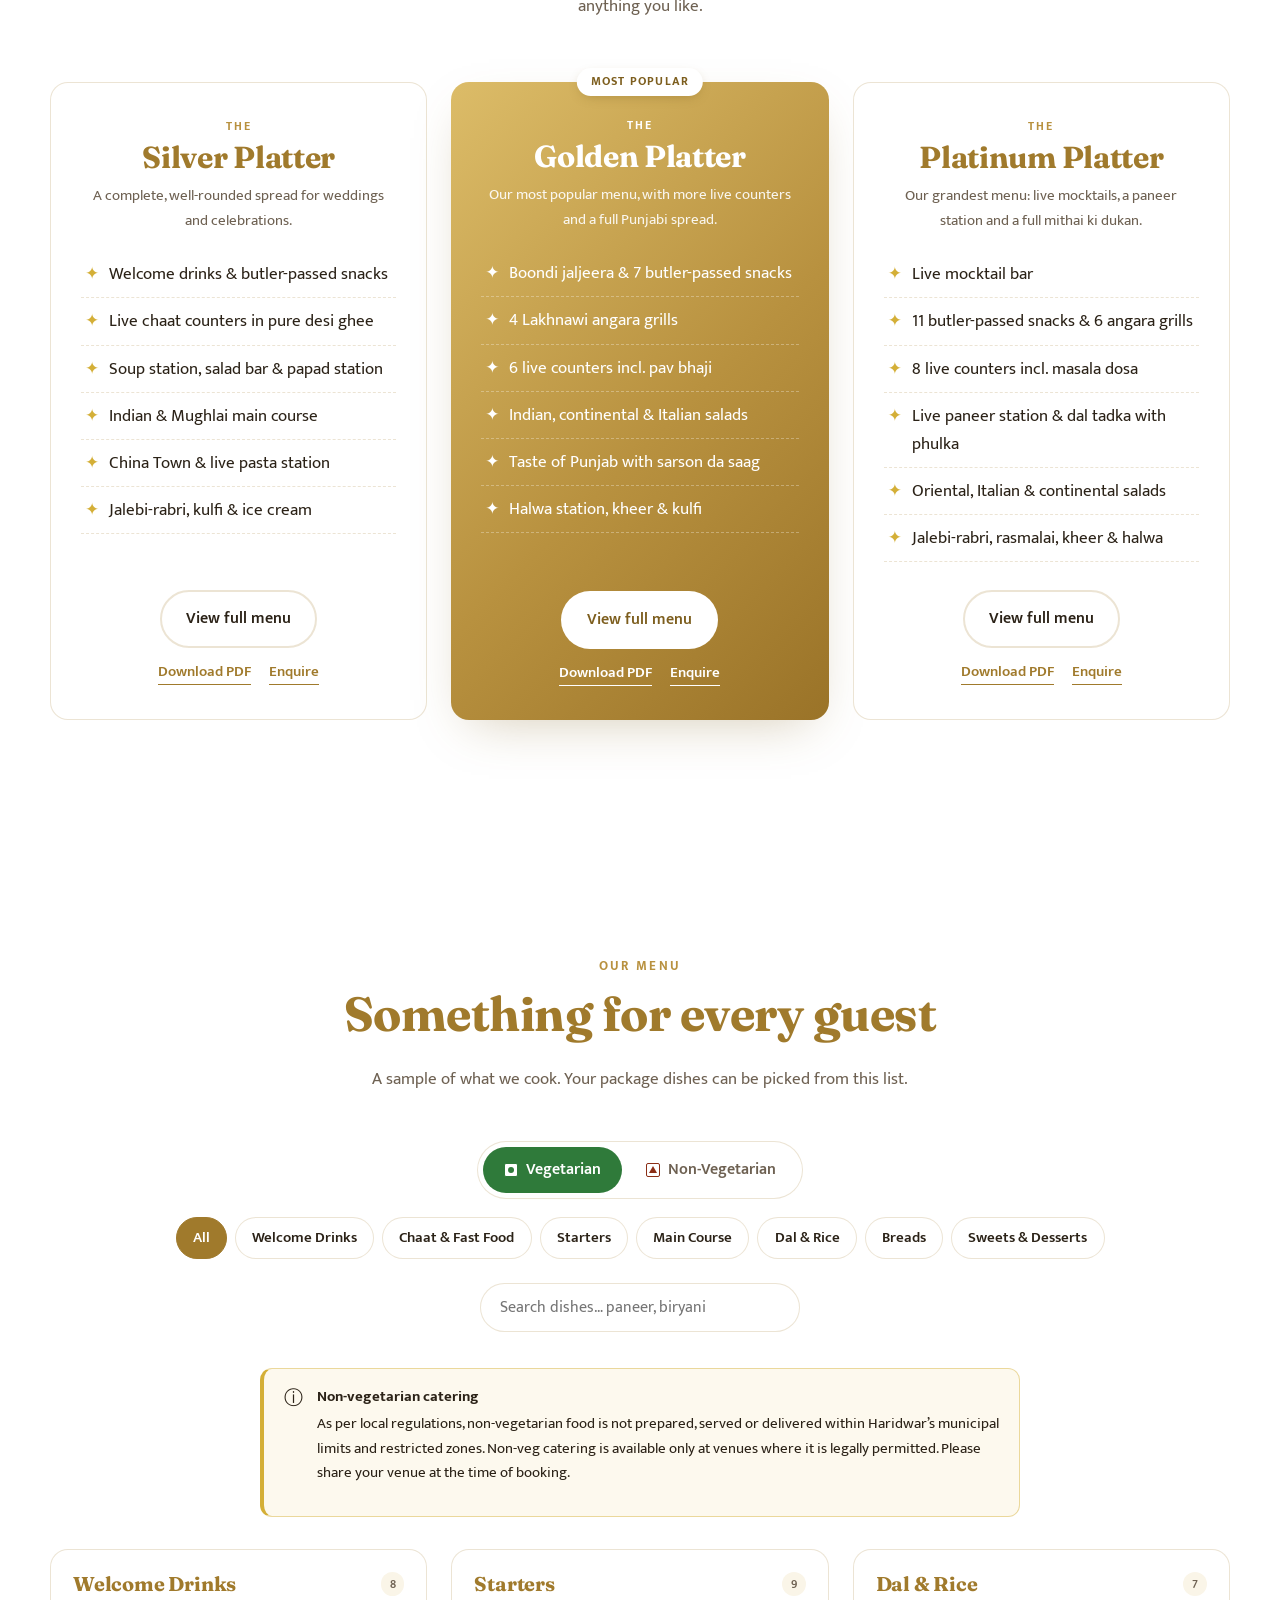
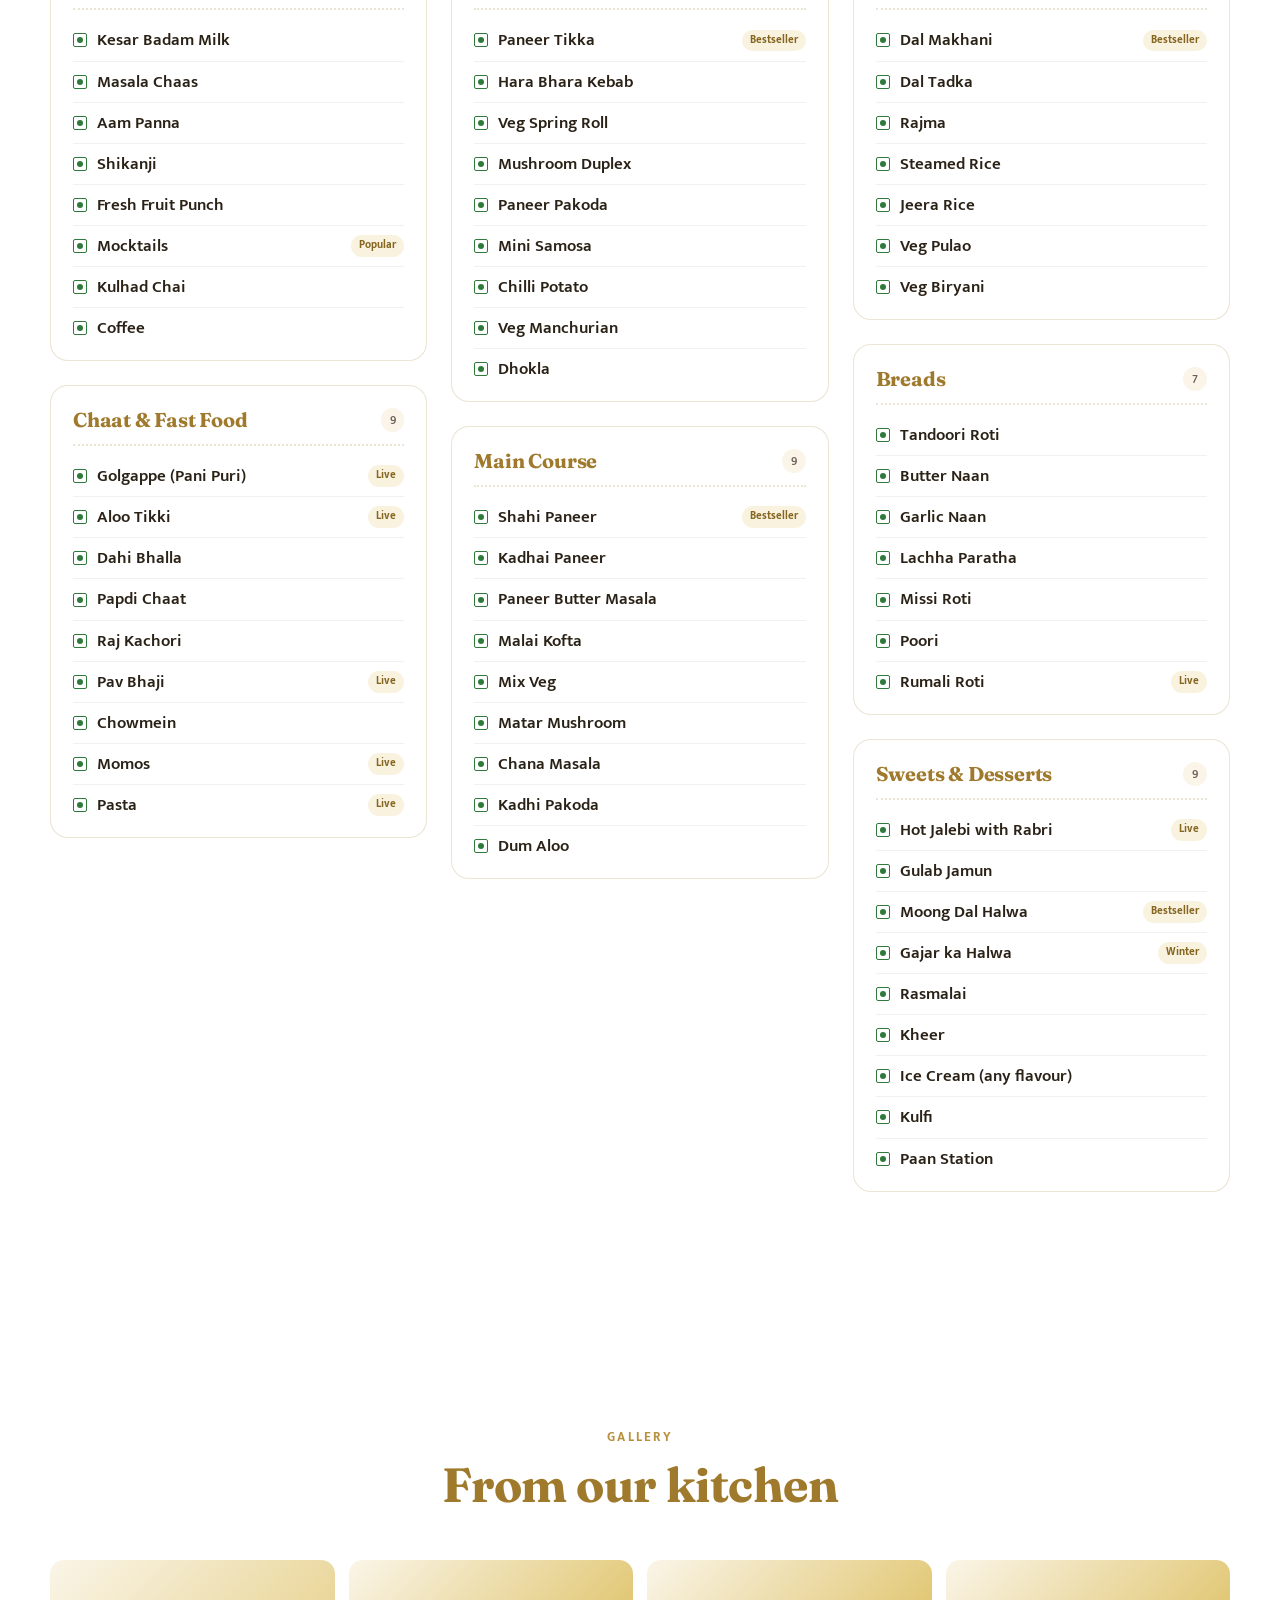
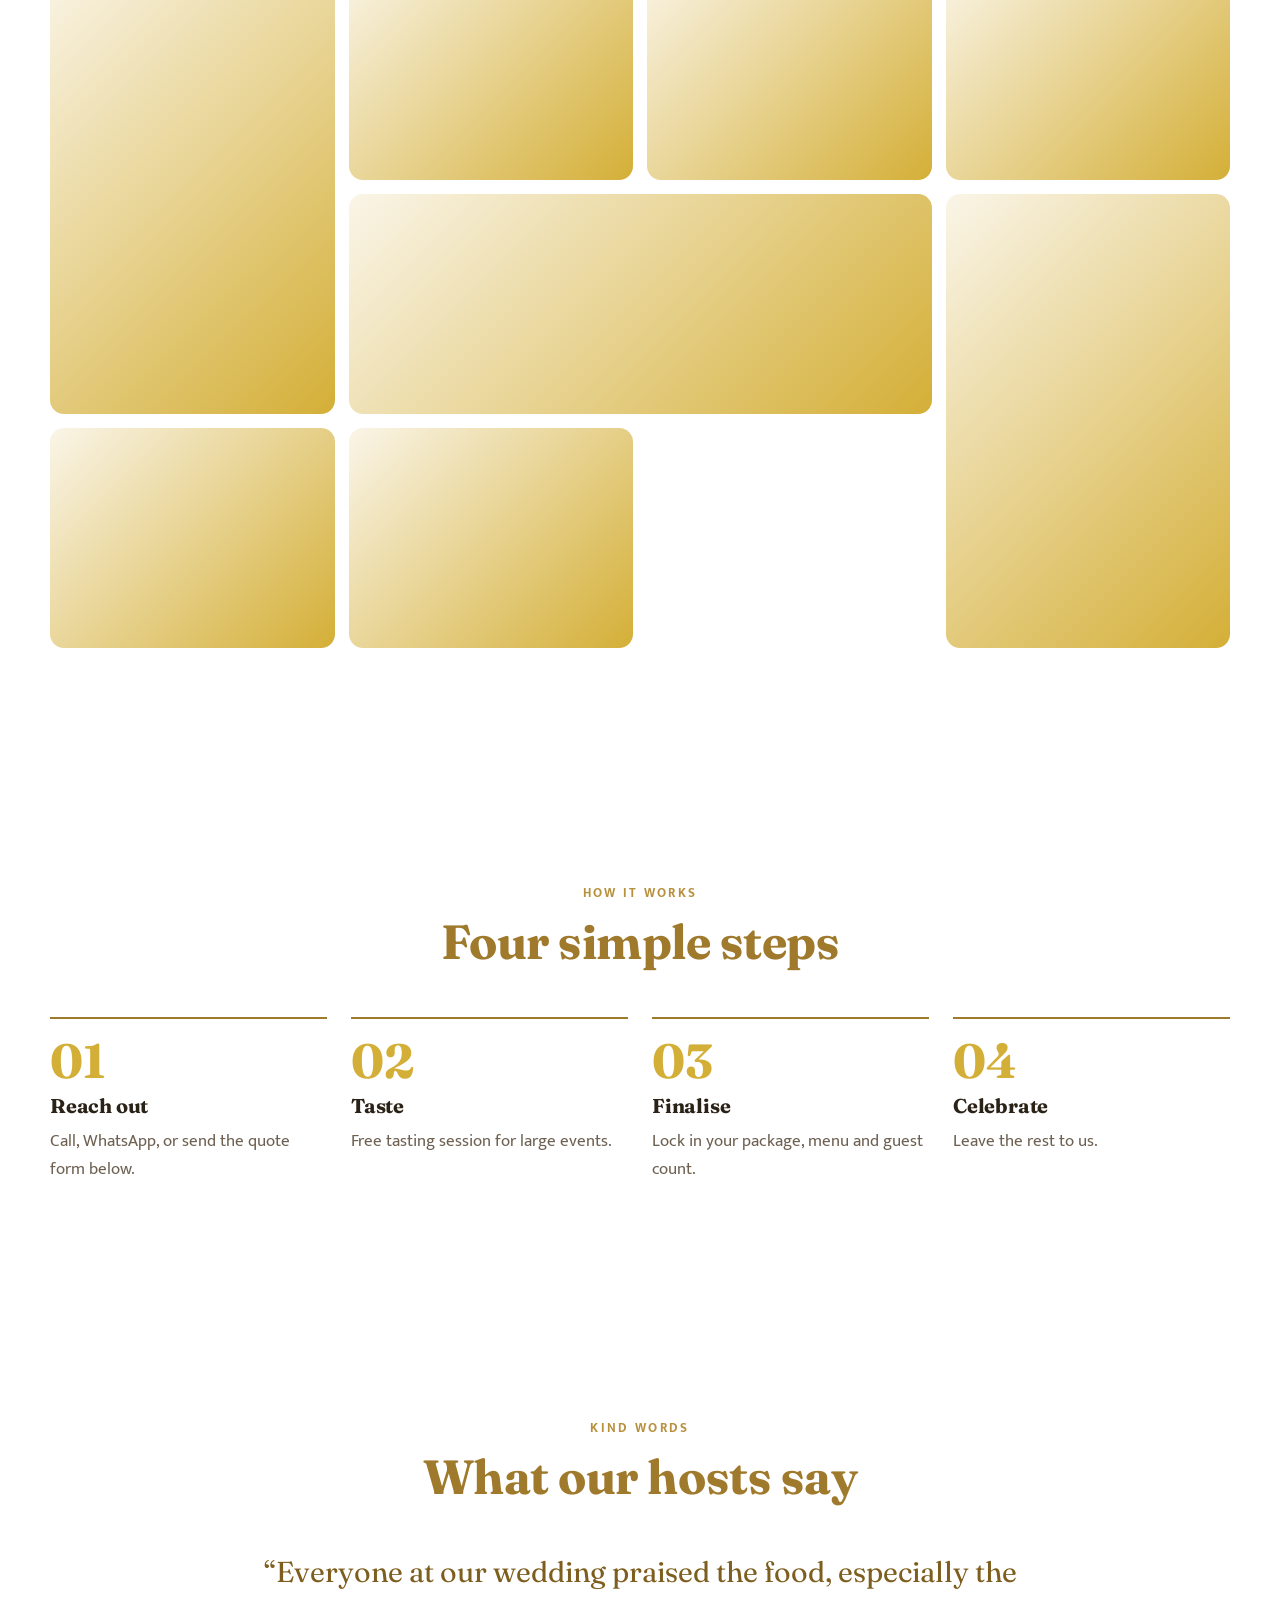
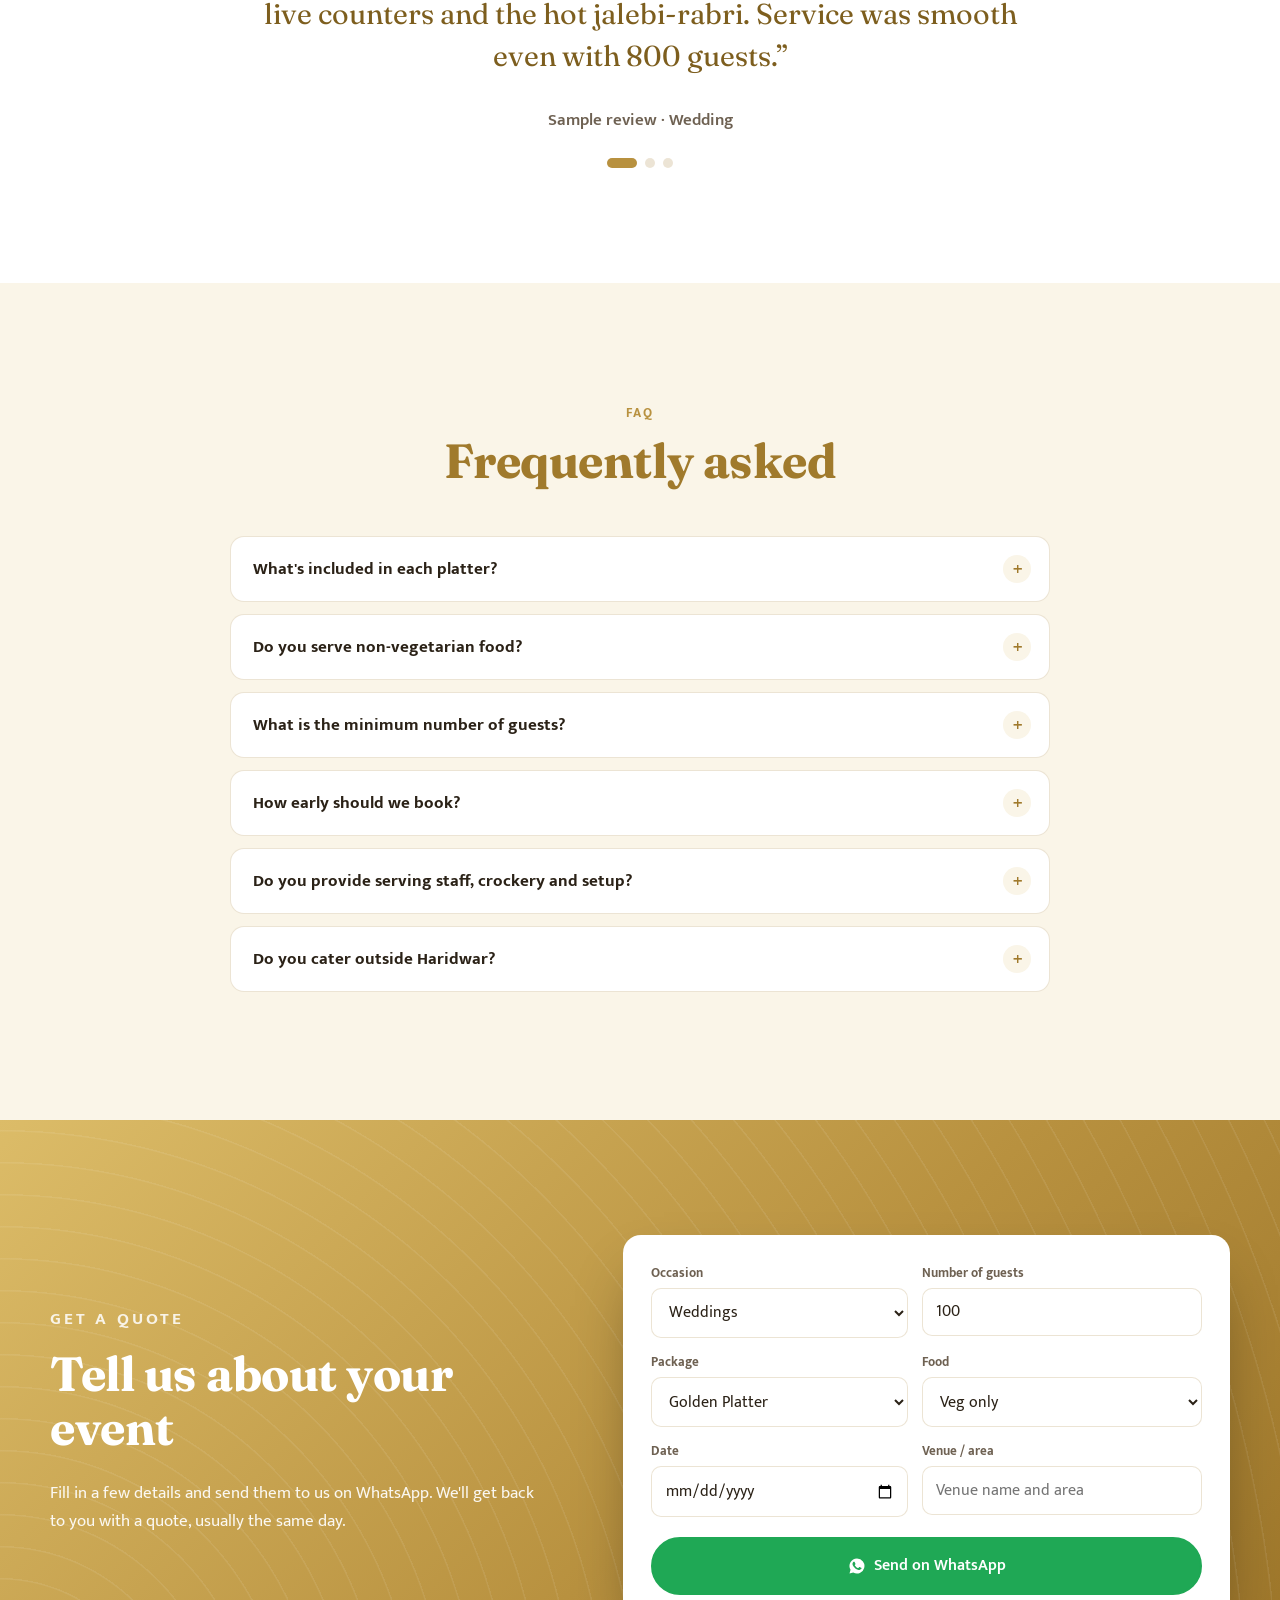
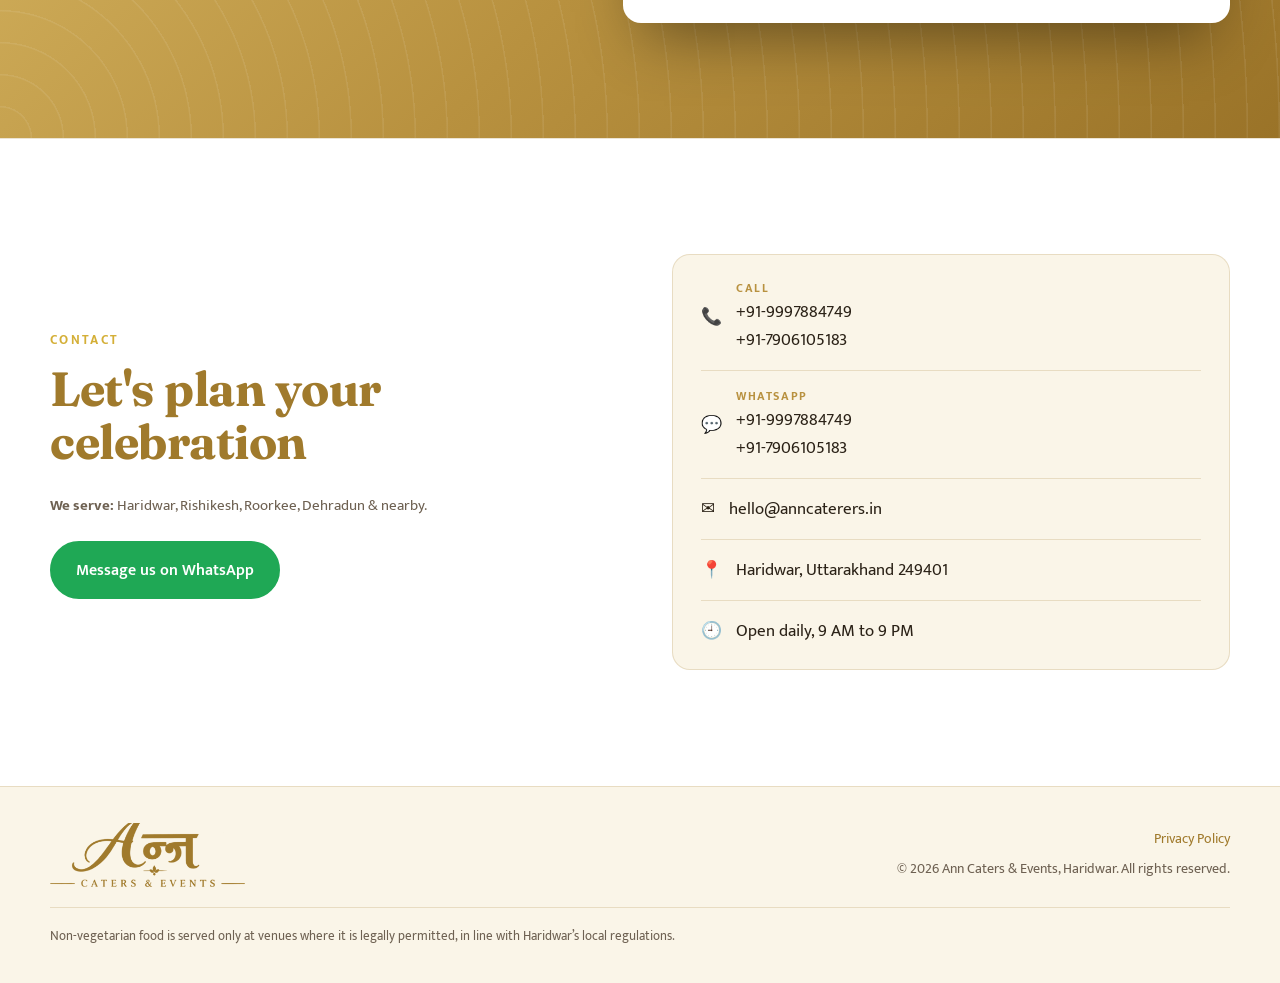
==== commit bdc569d3: "White and gold theme, remove wave" ====
--- a/index.html
+++ b/index.html
@@ -5,7 +5,7 @@
   <meta name="viewport" content="width=device-width, initial-scale=1">
   <title>अन्न · Ann Caters &amp; Events — Premium Catering in Haridwar</title>
   <meta name="description" content="अन्न (Ann) Caters &amp; Events: premium catering in Haridwar for weddings, receptions, private parties and corporate events. Silver, Golden and Platinum platters.">
-  <meta name="theme-color" content="#7a1f1f">
+  <meta name="theme-color" content="#b8913f">
   <meta property="og:title" content="अन्न · Ann Caters &amp; Events, Haridwar">
   <meta property="og:image" content="images/logo-full.jpg">
   <meta property="og:description" content="Premium veg & non-veg catering in Haridwar. Weddings, private parties and corporate events.">
@@ -78,9 +78,6 @@
       <svg class="marigold m2" viewBox="0 0 100 100" aria-hidden="true"><use href="#marigold"/></svg>
     </div>
   </div>
-  <svg class="wave" viewBox="0 0 1440 120" preserveAspectRatio="none" aria-hidden="true">
-    <path d="M0,64 C240,120 480,0 720,48 C960,96 1200,24 1440,64 L1440,120 L0,120 Z"/>
-  </svg>
 </section>
 
 <!-- ============ MARQUEE ============ -->
@@ -318,7 +315,7 @@
 <footer class="footer">
   <div class="container footer-inner">
     <div>
-      <img class="footer-logo" src="images/logo-wordmark-light.png" alt="अन्न Caters &amp; Events">
+      <img class="footer-logo" src="images/logo-wordmark-gold.png" alt="अन्न Caters &amp; Events">
     </div>
     <div class="footer-right">
       <nav class="footer-links"><a href="privacy.html">Privacy Policy</a></nav>
@@ -339,7 +336,7 @@
 <!-- SVG sprite -->
 <svg width="0" height="0" style="position:absolute" aria-hidden="true">
   <symbol id="marigold" viewBox="0 0 100 100">
-    <g fill="#f4a300">
+    <g fill="#e2c46e">
       <circle cx="50" cy="50" r="18"/>
       <g id="pet"><ellipse cx="50" cy="20" rx="10" ry="18"/></g>
       <use href="#pet" transform="rotate(30 50 50)"/><use href="#pet" transform="rotate(60 50 50)"/>
@@ -349,7 +346,7 @@
       <use href="#pet" transform="rotate(270 50 50)"/><use href="#pet" transform="rotate(300 50 50)"/>
       <use href="#pet" transform="rotate(330 50 50)"/>
     </g>
-    <circle cx="50" cy="50" r="12" fill="#e06a00"/>
+    <circle cx="50" cy="50" r="12" fill="#b8913f"/>
   </symbol>
 </svg>
 
--- a/css/style.css
+++ b/css/style.css
@@ -1,19 +1,19 @@
-/* अन्न · Ann Caterers */
+/* अन्न · Ann Caters & Events — white & gold theme */
 :root {
-  --cream: #fbf5ea;
-  --cream-2: #f5ead6;
-  --paper: #fffdf8;
-  --ink: #2a1a12;
-  --ink-soft: #5c4636;
-  --maroon: #7a1f1f;
-  --maroon-d: #561313;
-  --saffron: #e8871e;
-  --marigold: #f4a300;
+  --cream: #ffffff;          /* page background */
+  --cream-2: #faf5e8;        /* soft gold tint for alternate sections */
+  --paper: #ffffff;          /* cards */
+  --ink: #2b2217;            /* body text */
+  --ink-soft: #6e6152;
+  --maroon: #a07a2c;         /* deep gold: headings, buttons */
+  --maroon-d: #7d5e1e;
+  --saffron: #b8913f;        /* gold: small labels */
+  --marigold: #d4af37;       /* bright gold: accents */
+  --gold-grad: linear-gradient(135deg, #dcbc68 0%, #b8913f 55%, #9a7328 100%);
   --leaf: #2f7a3a;
-  --ganga: #1f5f6b;
-  --line: rgba(42, 26, 18, .12);
+  --line: rgba(160, 122, 44, .2);
   --radius: 18px;
-  --shadow: 0 18px 50px -20px rgba(86, 19, 19, .35);
+  --shadow: 0 18px 50px -20px rgba(125, 94, 30, .35);
   --serif: "Fraunces", Georgia, serif;
   --deva: "Tiro Devanagari Hindi", "Mukta", serif;
   --sans: "Mukta", system-ui, sans-serif;
@@ -46,12 +46,12 @@
 /* Buttons */
 .btn {
   display: inline-flex; align-items: center; gap: .5em; padding: .85em 1.5em; border-radius: 999px;
-  background: var(--maroon); color: #fff; font-weight: 600; text-decoration: none; border: 2px solid var(--maroon);
+  background: var(--gold-grad); color: #fff; font-weight: 600; text-decoration: none; border: 2px solid transparent;
   cursor: pointer; font: 600 1rem var(--sans); transition: transform .2s, background .2s, box-shadow .2s;
 }
-.btn:hover { transform: translateY(-2px); background: var(--maroon-d); box-shadow: var(--shadow); }
+.btn:hover { transform: translateY(-2px); background: var(--gold-grad); filter: brightness(1.06); box-shadow: var(--shadow); }
 .btn-sm { padding: .5em 1.1em; font-size: .92rem; }
-.btn-ghost { background: transparent; color: var(--maroon); }
+.btn-ghost { background: transparent; color: var(--maroon); border-color: var(--maroon); }
 .btn-ghost:hover { background: var(--maroon); color: #fff; }
 .btn-ghost.dark { color: var(--ink); border-color: var(--line); }
 .btn-ghost.dark:hover { background: var(--ink); color: #fff; border-color: var(--ink); }
@@ -86,17 +86,17 @@
 .burger span { display: block; height: 2px; background: var(--ink); margin: 5px 0; transition: .3s; }
 
 /* ============ HERO ============ */
-.hero { min-height: 100vh; min-height: 100svh; display: flex; align-items: center; padding: 120px 0 140px; position: relative; overflow: hidden; }
+.hero { min-height: 100vh; min-height: 100svh; display: flex; align-items: center; padding: 120px 0 90px; position: relative; overflow: hidden; }
 .hero-bg {
   position: absolute; inset: 0; z-index: -1;
   background:
-    radial-gradient(circle at 85% 20%, rgba(244, 163, 0, .28), transparent 45%),
-    radial-gradient(circle at 10% 90%, rgba(232, 135, 30, .18), transparent 40%),
+    radial-gradient(circle at 85% 20%, rgba(212, 175, 55, .16), transparent 45%),
+    radial-gradient(circle at 10% 90%, rgba(212, 175, 55, .10), transparent 40%),
     var(--cream);
 }
 .hero-bg::after { /* rangoli dots */
   content: ""; position: absolute; inset: 0; opacity: .5;
-  background-image: radial-gradient(rgba(122, 31, 31, .12) 1.2px, transparent 1.4px);
+  background-image: radial-gradient(rgba(160, 122, 44, .16) 1.2px, transparent 1.4px);
   background-size: 26px 26px;
   mask-image: linear-gradient(90deg, transparent, #000 60%);
 }
@@ -132,10 +132,9 @@
 .marigold { position: absolute; width: 70px; animation: spin 20s linear infinite; filter: drop-shadow(0 6px 8px rgba(0,0,0,.15)); }
 .m1 { top: -2%; left: 8%; }
 .m2 { bottom: 0; right: 10%; width: 48px; animation-direction: reverse; }
-.wave { position: absolute; bottom: -1px; left: 0; width: 100%; height: 90px; fill: var(--maroon); }
 
 /* ============ MARQUEE ============ */
-.marquee { background: var(--maroon); color: var(--cream); overflow: hidden; padding: 18px 0; }
+.marquee { background: #fff; color: var(--maroon); overflow: hidden; padding: 18px 0; border-block: 1px solid var(--line); }
 .marquee-track { display: flex; gap: 28px; width: max-content; animation: marquee 40s linear infinite; font-family: var(--serif); font-size: 1.4rem; align-items: center; }
 .marquee-track i { color: var(--marigold); font-style: normal; font-size: 1rem; }
 @keyframes marquee { to { transform: translateX(-50%); } }
@@ -149,8 +148,8 @@
 .stamp {
   position: absolute; left: 50%; top: 52%; translate: -80% -50%; width: 130px; height: 130px; border-radius: 50%;
   background: var(--marigold); display: grid; place-content: center; text-align: center; line-height: 1.2;
-  font-family: var(--deva); color: var(--maroon-d); rotate: -10deg; box-shadow: var(--shadow);
-  outline: 2px dashed var(--maroon); outline-offset: -10px;
+  font-family: var(--deva); color: #fff; rotate: -10deg; box-shadow: var(--shadow); background: var(--gold-grad);
+  outline: 2px dashed rgba(255,255,255,.7); outline-offset: -10px;
 }
 .stamp b { font-size: 1.15rem; }
 .stats { display: grid; grid-template-columns: repeat(3, 1fr); gap: 16px; margin-top: 32px; padding-top: 28px; border-top: 1px solid var(--line); }
@@ -169,16 +168,16 @@
 .occasions { background: var(--paper); }
 .occ-grid { display: grid; grid-template-columns: repeat(4, 1fr); gap: 18px; }
 .occ {
-  border-radius: var(--radius); padding: 28px 24px; background: var(--cream); position: relative; overflow: hidden;
+  border-radius: var(--radius); padding: 28px 24px; background: var(--cream-2); position: relative; overflow: hidden;
   transition: transform .35s, background .35s, color .35s;
 }
 .occ::before {
   content: ""; position: absolute; right: -40px; top: -40px; width: 120px; height: 120px; border-radius: 50%;
   background: var(--marigold); opacity: .15; transition: transform .5s;
 }
-.occ:hover { transform: translateY(-6px); background: var(--maroon); color: var(--cream); }
+.occ:hover { transform: translateY(-6px); background: var(--gold-grad); color: #fff; }
 .occ:hover::before { transform: scale(3); opacity: .12; }
-.occ:hover p { color: rgba(251,245,234,.8); }
+.occ:hover p { color: rgba(255,255,255,.9); }
 .occ-ico { font-size: 2.2rem; margin-bottom: 12px; position: relative; }
 .occ h3 { position: relative; }
 .occ p { color: var(--ink-soft); font-size: .93rem; margin: 0; position: relative; }
@@ -195,7 +194,7 @@
 .search {
   border: 1.5px solid var(--line); border-radius: 999px; padding: .65em 1.2em; font: 1rem var(--sans); width: min(320px, 100%); background: var(--paper);
 }
-.search:focus { outline: none; border-color: var(--saffron); box-shadow: 0 0 0 4px rgba(232,135,30,.15); }
+.search:focus { outline: none; border-color: var(--saffron); box-shadow: 0 0 0 4px rgba(212,175,55,.2); }
 .menu-grid { columns: 3 320px; column-gap: 24px; }
 .menu-cat { break-inside: avoid; background: var(--paper); border-radius: var(--radius); padding: 22px 22px 12px; margin-bottom: 24px; border: 1px solid var(--line); }
 .menu-cat h3 { display: flex; justify-content: space-between; align-items: center; color: var(--maroon); padding-bottom: 12px; border-bottom: 2px dotted var(--line); }
@@ -205,7 +204,7 @@
 .dish:last-child { border-bottom: 0; }
 .dish-name { flex: 1; font-weight: 600; line-height: 1.3; }
 .dish-name small { display: block; font-weight: 400; color: var(--ink-soft); font-size: .8rem; }
-.badge { font-size: .68rem; font-weight: 700; padding: 2px 8px; border-radius: 99px; background: rgba(232,135,30,.14); color: #a85a07; white-space: nowrap; }
+.badge { font-size: .68rem; font-weight: 700; padding: 2px 8px; border-radius: 99px; background: rgba(212,175,55,.16); color: #85651f; white-space: nowrap; }
 .empty { text-align: center; color: var(--ink-soft); }
 
 /* ============ PACKAGES ============ */
@@ -215,20 +214,22 @@
 .pkg-actions { margin-top: auto; display: flex; flex-direction: column; align-items: center; gap: 12px; }
 .pkg-links { display: flex; gap: 18px; font-size: .92rem; font-weight: 600; }
 .pkg-links a { color: var(--maroon); text-decoration: none; border-bottom: 1px solid currentColor; }
-.pkg.featured .pkg-links a { color: var(--marigold); }
+.pkg.featured .pkg-links a { color: #fff; }
 .pkg-intro { color: var(--ink-soft); font-size: .95rem; margin: 0; }
-.pkg.featured .pkg-intro { color: rgba(251,245,234,.8); }
+.pkg.featured .pkg-intro { color: rgba(255,255,255,.9); }
 .pkg:hover { transform: translateY(-6px); }
 .pkg h3 { font-size: 1.9rem; color: var(--maroon); margin-bottom: .3em; }
 .pkg h3 small { display: block; font: 700 .72rem var(--sans); letter-spacing: .18em; text-transform: uppercase; color: var(--saffron); margin-bottom: 4px; }
-.pkg-tag { position: absolute; top: 0; left: 50%; translate: -50% -50%; white-space: nowrap; background: var(--marigold); color: var(--ink); padding: 4px 14px; border-radius: 99px; display: inline-block; font-size: .75rem; font-weight: 700; letter-spacing: .1em; text-transform: uppercase; }
+.pkg-tag { position: absolute; top: 0; left: 50%; translate: -50% -50%; white-space: nowrap; background: var(--gold-grad); color: #fff; padding: 4px 14px; border-radius: 99px; display: inline-block; font-size: .75rem; font-weight: 700; letter-spacing: .1em; text-transform: uppercase; }
 .pkg ul { list-style: none; padding: 0; margin: 18px 0 28px; text-align: left; }
 .pkg li { padding: 9px 0 9px 28px; border-bottom: 1px dashed var(--line); position: relative; }
 .pkg li::before { content: "✦"; position: absolute; left: 4px; color: var(--marigold); }
-.pkg.featured { background: var(--maroon); color: var(--cream); box-shadow: var(--shadow); border: 0; }
+.pkg.featured { background: var(--gold-grad); color: #fff; box-shadow: var(--shadow); border: 0; }
+.pkg.featured li::before, .pkg.featured h3 small { color: #fff; }
+.pkg.featured .pkg-tag { background: #fff; color: var(--maroon-d); box-shadow: 0 4px 12px -4px rgba(125,94,30,.4); }
 .pkg.featured h3 { color: #fff; }
-.pkg.featured li { border-color: rgba(255,255,255,.15); }
-.pkg.featured .btn { background: var(--marigold); color: var(--ink); border-color: var(--marigold); }
+.pkg.featured li { border-color: rgba(255,255,255,.3); }
+.pkg.featured .btn { background: #fff; color: var(--maroon-d); }
 
 /* ============ GALLERY ============ */
 .gal-grid { display: grid; grid-template-columns: repeat(4, 1fr); grid-auto-rows: 220px; gap: 14px; grid-auto-flow: dense; }
@@ -274,26 +275,26 @@
 .faq-item p { padding: 0 22px 18px; margin: 0; color: var(--ink-soft); }
 
 /* ============ CONTACT ============ */
-.contact { background: var(--ink); color: var(--cream); }
-.contact h2 { color: #fff; }
+.contact { background: #fff; color: var(--ink); border-top: 1px solid var(--line); }
+.contact h2 { color: var(--maroon); }
 .contact-grid { display: grid; grid-template-columns: 1fr 1fr; gap: 40px 64px; align-items: center; }
 .contact-intro .btn { margin-top: 8px; }
-.contact-list { list-style: none; padding: 8px 28px; margin: 0; background: rgba(255,255,255,.05); border: 1px solid rgba(255,255,255,.1); border-radius: var(--radius); }
-.contact-list li { display: flex; gap: 14px; padding: 16px 0; border-bottom: 1px solid rgba(255,255,255,.1); align-items: center; }
+.contact-list { list-style: none; padding: 8px 28px; margin: 0; background: var(--cream-2); border: 1px solid var(--line); border-radius: var(--radius); }
+.contact-list li { display: flex; gap: 14px; padding: 16px 0; border-bottom: 1px solid var(--line); align-items: center; }
 .contact-list li:last-child { border-bottom: 0; }
-.c-label { display: block; font-size: .72rem; font-weight: 700; letter-spacing: .14em; text-transform: uppercase; color: var(--marigold); }
+.c-label { display: block; font-size: .72rem; font-weight: 700; letter-spacing: .14em; text-transform: uppercase; color: var(--saffron); }
 .contact-list a { text-decoration: none; }
-.contact-list a:hover { color: var(--marigold); }
-.areas { color: rgba(251,245,234,.75); font-size: .95rem; }
+.contact-list a:hover { color: var(--maroon); }
+.areas { color: var(--ink-soft); font-size: .95rem; }
 
 /* ============ FOOTER ============ */
-.footer { background: #1a0f0a; color: rgba(251,245,234,.7); padding: 36px 0; }
+.footer { background: var(--cream-2); color: var(--ink-soft); padding: 36px 0; border-top: 1px solid var(--line); }
 .footer .brand-mark { color: var(--marigold); }
 .footer-inner { display: flex; justify-content: space-between; align-items: center; gap: 16px; flex-wrap: wrap; }
 .copy { margin: 0; font-size: .9rem; }
 .footer-right { display: flex; flex-direction: column; align-items: flex-end; gap: 6px; }
 .footer-links { display: flex; gap: 20px; font-size: .9rem; }
-.footer-links a { text-decoration: none; color: var(--marigold); }
+.footer-links a { text-decoration: none; color: var(--maroon); }
 .footer-links a:hover { text-decoration: underline; }
 @media (max-width: 560px) { .footer-right { align-items: flex-start; } }
 
@@ -351,25 +352,27 @@
 .nv-note { text-align: center; color: var(--ink-soft); font-size: .95rem; margin: -12px auto 28px; max-width: 560px; }
 .notice {
   display: flex; gap: 14px; align-items: flex-start; max-width: 760px; margin: 0 auto 32px; padding: 16px 20px;
-  background: #fff6e5; border: 1px solid rgba(232,135,30,.35); border-left: 4px solid var(--saffron); border-radius: 12px;
+  background: #fdf9ee; border: 1px solid rgba(212,175,55,.45); border-left: 4px solid var(--marigold); border-radius: 12px;
   font-size: .93rem; color: var(--ink); text-align: left;
 }
+.notice[hidden] { display: none; }
 .notice b { display: block; margin-bottom: 2px; }
 .notice-ico { font-size: 1.2rem; line-height: 1.4; }
 .quote-form .notice { grid-column: 1 / -1; margin: 0; font-size: .85rem; }
-.footer-note { width: 100%; margin: 4px 0 0; padding-top: 18px; border-top: 1px solid rgba(255,255,255,.08); font-size: .8rem; color: rgba(251,245,234,.5); }
+.footer-note { width: 100%; margin: 4px 0 0; padding-top: 18px; border-top: 1px solid var(--line); font-size: .8rem; color: var(--ink-soft); }
 .menu-cat.nonveg h3 { color: var(--meat); }
 .menu-cat.nonveg .badge { background: rgba(139,46,22,.1); color: var(--meat); }
 
 /* ============ QUOTE ============ */
-.quote { background: var(--ganga); color: var(--cream); overflow: hidden; }
+.quote { background: var(--gold-grad); color: #fff; overflow: hidden; }
+.quote .eyebrow { color: rgba(255,255,255,.85); }
 .quote::before {
   content: ""; position: absolute; inset: 0; opacity: .08;
   background: repeating-radial-gradient(circle at 0 100%, transparent 0 30px, #fff 31px 32px);
 }
 .quote h2 { color: #fff; }
 .quote-grid { display: grid; grid-template-columns: .9fr 1.1fr; gap: clamp(32px, 6vw, 80px); align-items: center; position: relative; }
-.quote-copy p { color: rgba(251,245,234,.85); font-size: 1.08rem; }
+.quote-copy p { color: rgba(255,255,255,.92); font-size: 1.08rem; }
 .quote-form {
   background: var(--paper); color: var(--ink); border-radius: var(--radius); padding: 28px;
   display: grid; grid-template-columns: 1fr 1fr; gap: 14px; box-shadow: 0 30px 60px -20px rgba(0,0,0,.45);
@@ -378,7 +381,7 @@
 .quote-form input, .quote-form select {
   font: 1rem var(--sans); padding: .6em .8em; border: 1.5px solid var(--line); border-radius: 10px; background: #fff; color: var(--ink); min-width: 0;
 }
-.quote-form input:focus, .quote-form select:focus { outline: none; border-color: var(--saffron); box-shadow: 0 0 0 4px rgba(232,135,30,.15); }
+.quote-form input:focus, .quote-form select:focus { outline: none; border-color: var(--saffron); box-shadow: 0 0 0 4px rgba(212,175,55,.2); }
 .quote-form .btn { grid-column: 1 / -1; justify-content: center; margin-top: 6px; }
 
 .tagline { margin: .3em 0 0; font-size: .85rem; letter-spacing: .14em; text-transform: uppercase; }
@@ -419,7 +422,7 @@
   .platter-intro { font-size: 13px; margin: 0; }
   .eyebrow { margin-bottom: 4px; }
   .platter-grid { columns: 2; column-gap: 16px; max-width: none; }
-  .p-sec { padding: 10px 14px 7px; margin-bottom: 10px; border-radius: 10px; background: #fffaf2; border-color: rgba(122,31,31,.14); }
+  .p-sec { padding: 10px 14px 7px; margin-bottom: 10px; border-radius: 10px; background: #fdf9ef; border-color: rgba(160,122,44,.22); }
   .p-sec h2 { font-size: 12px; }
   .p-sec h2::after { margin-top: 2px; }
   .p-sec li { font-size: 12px; padding: 1px 0; }
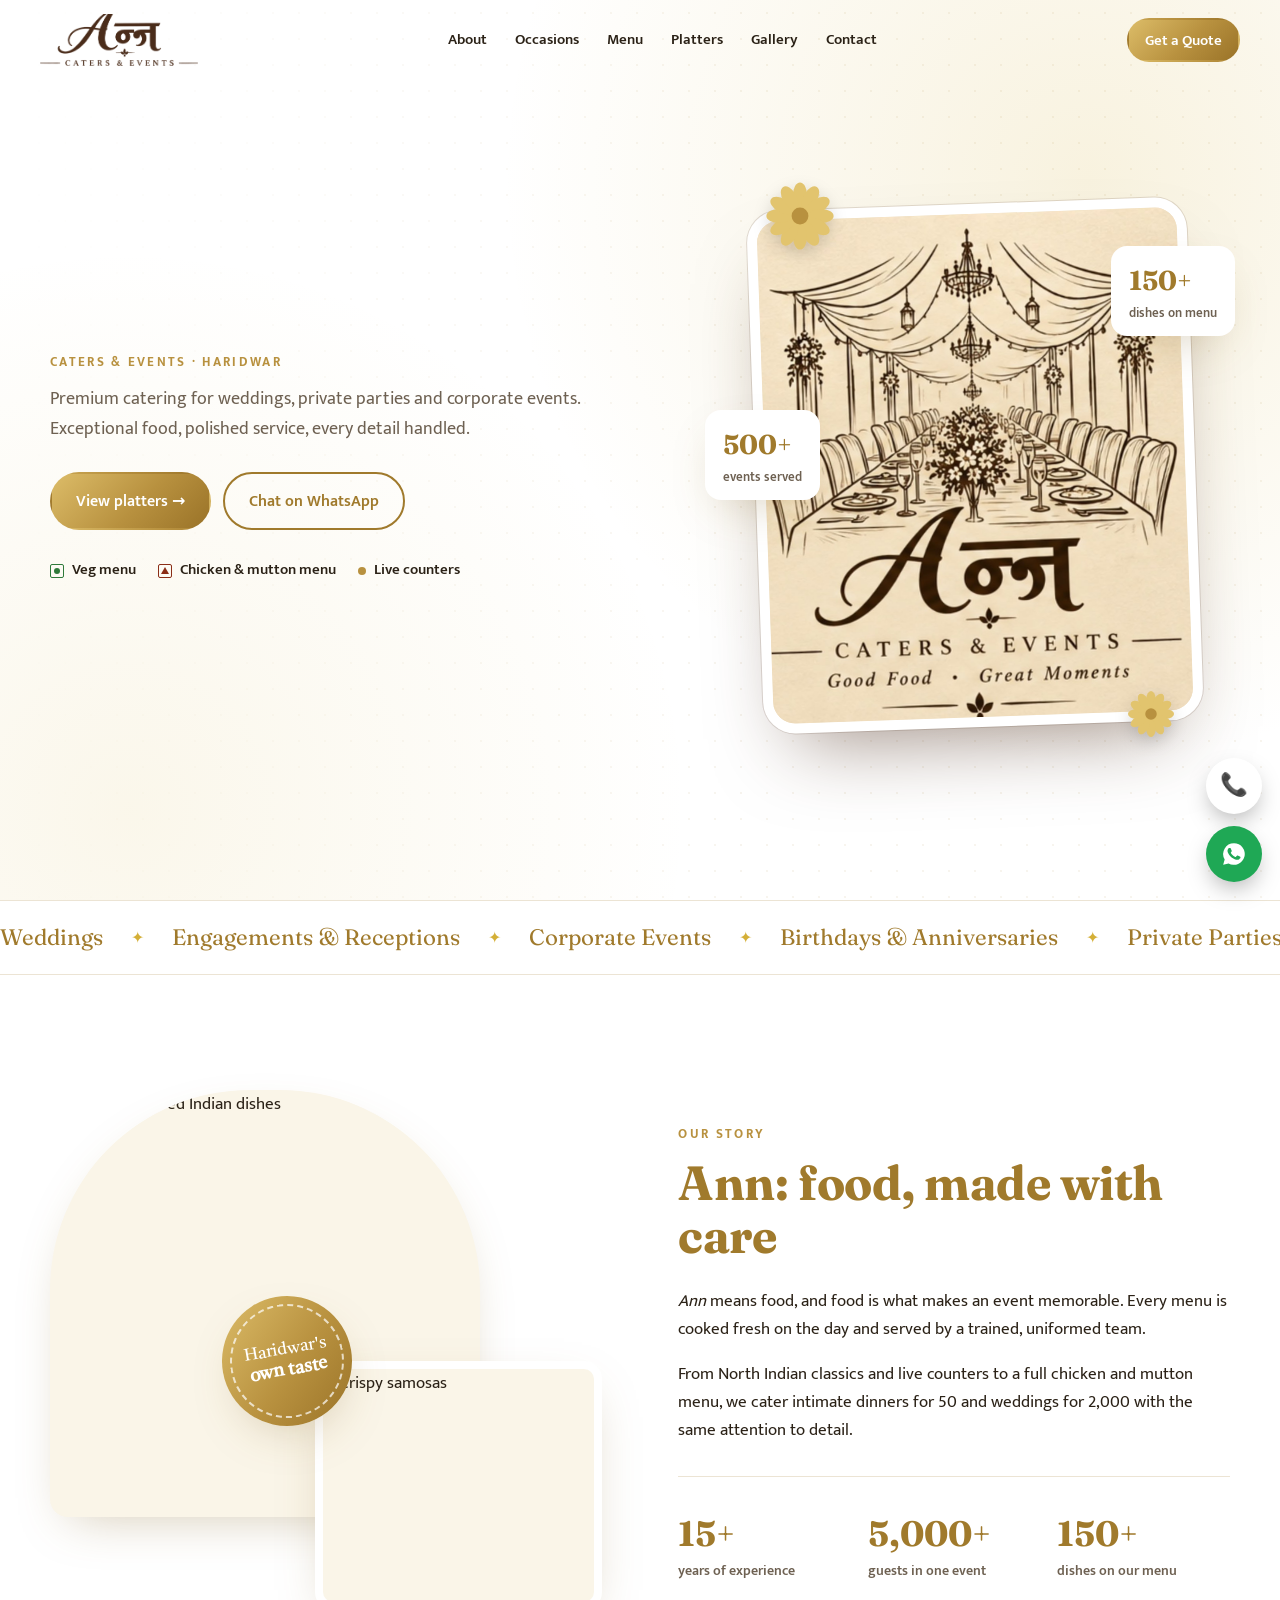
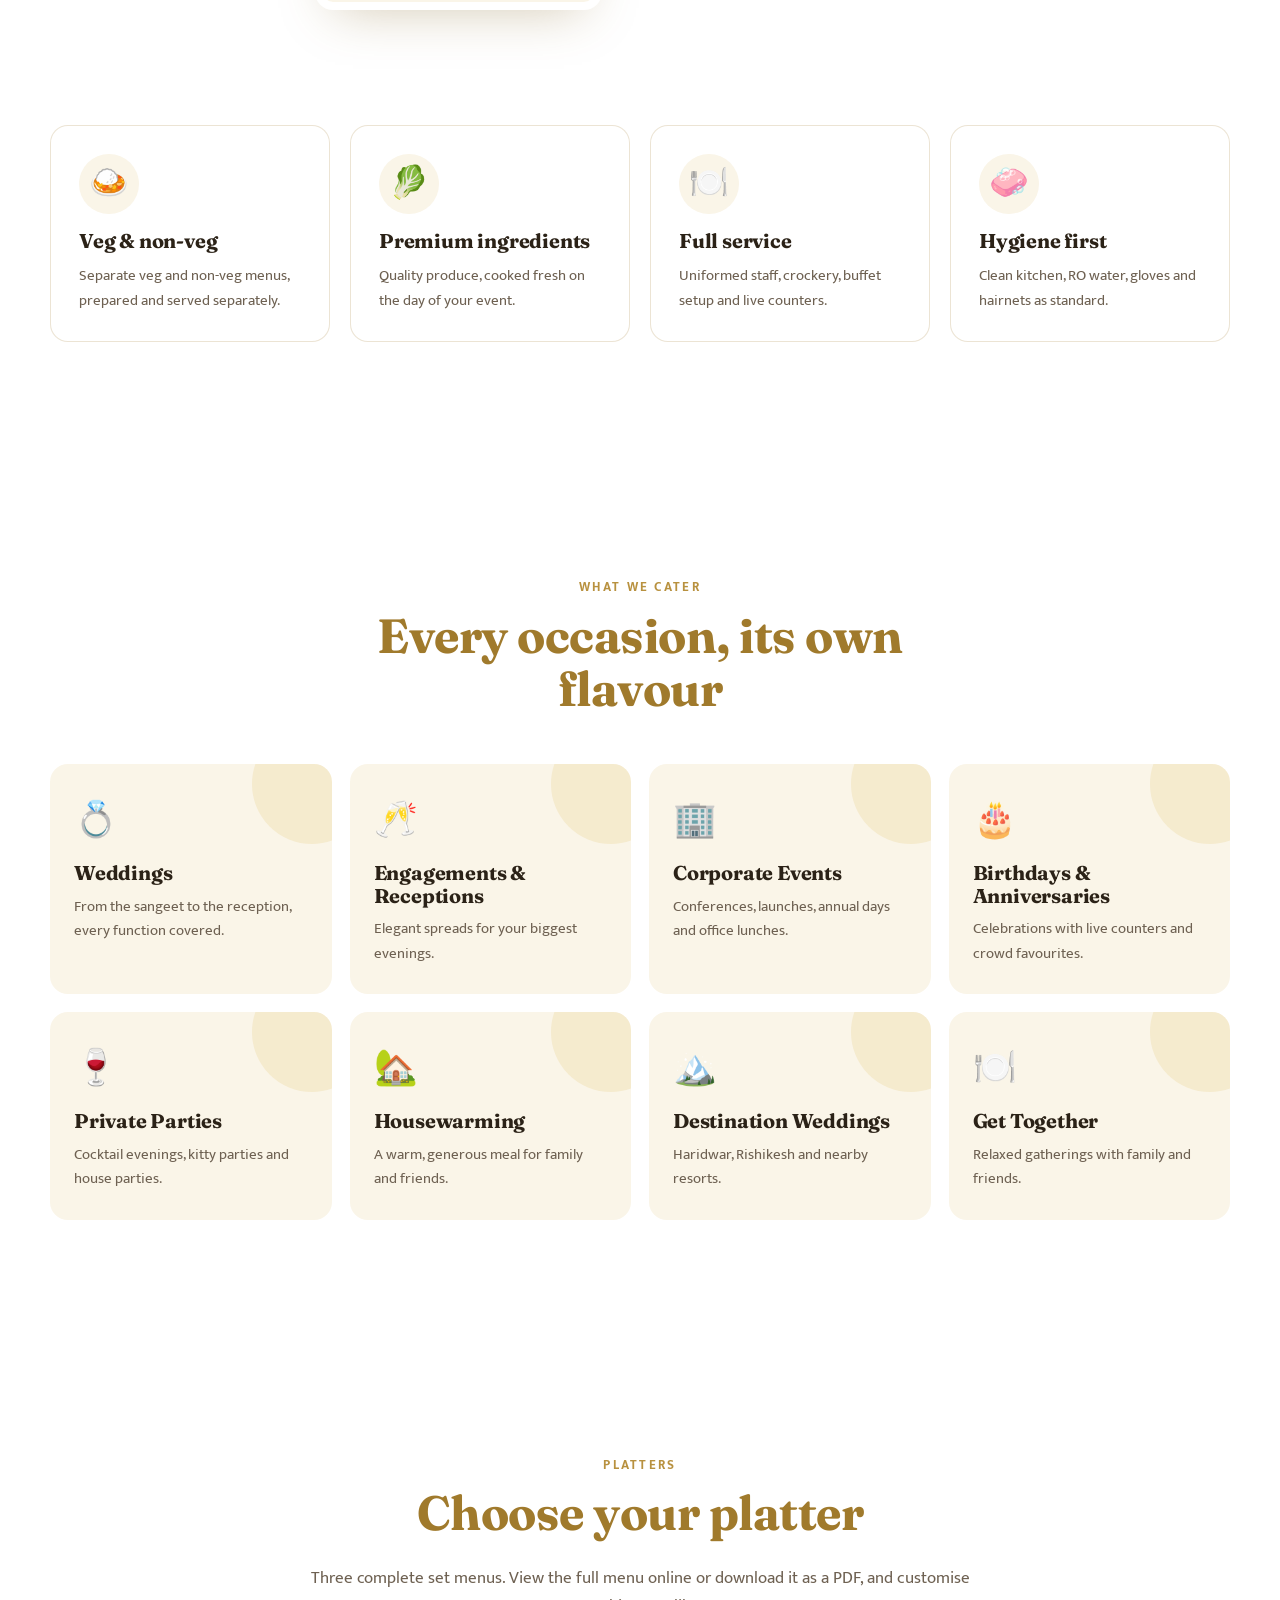
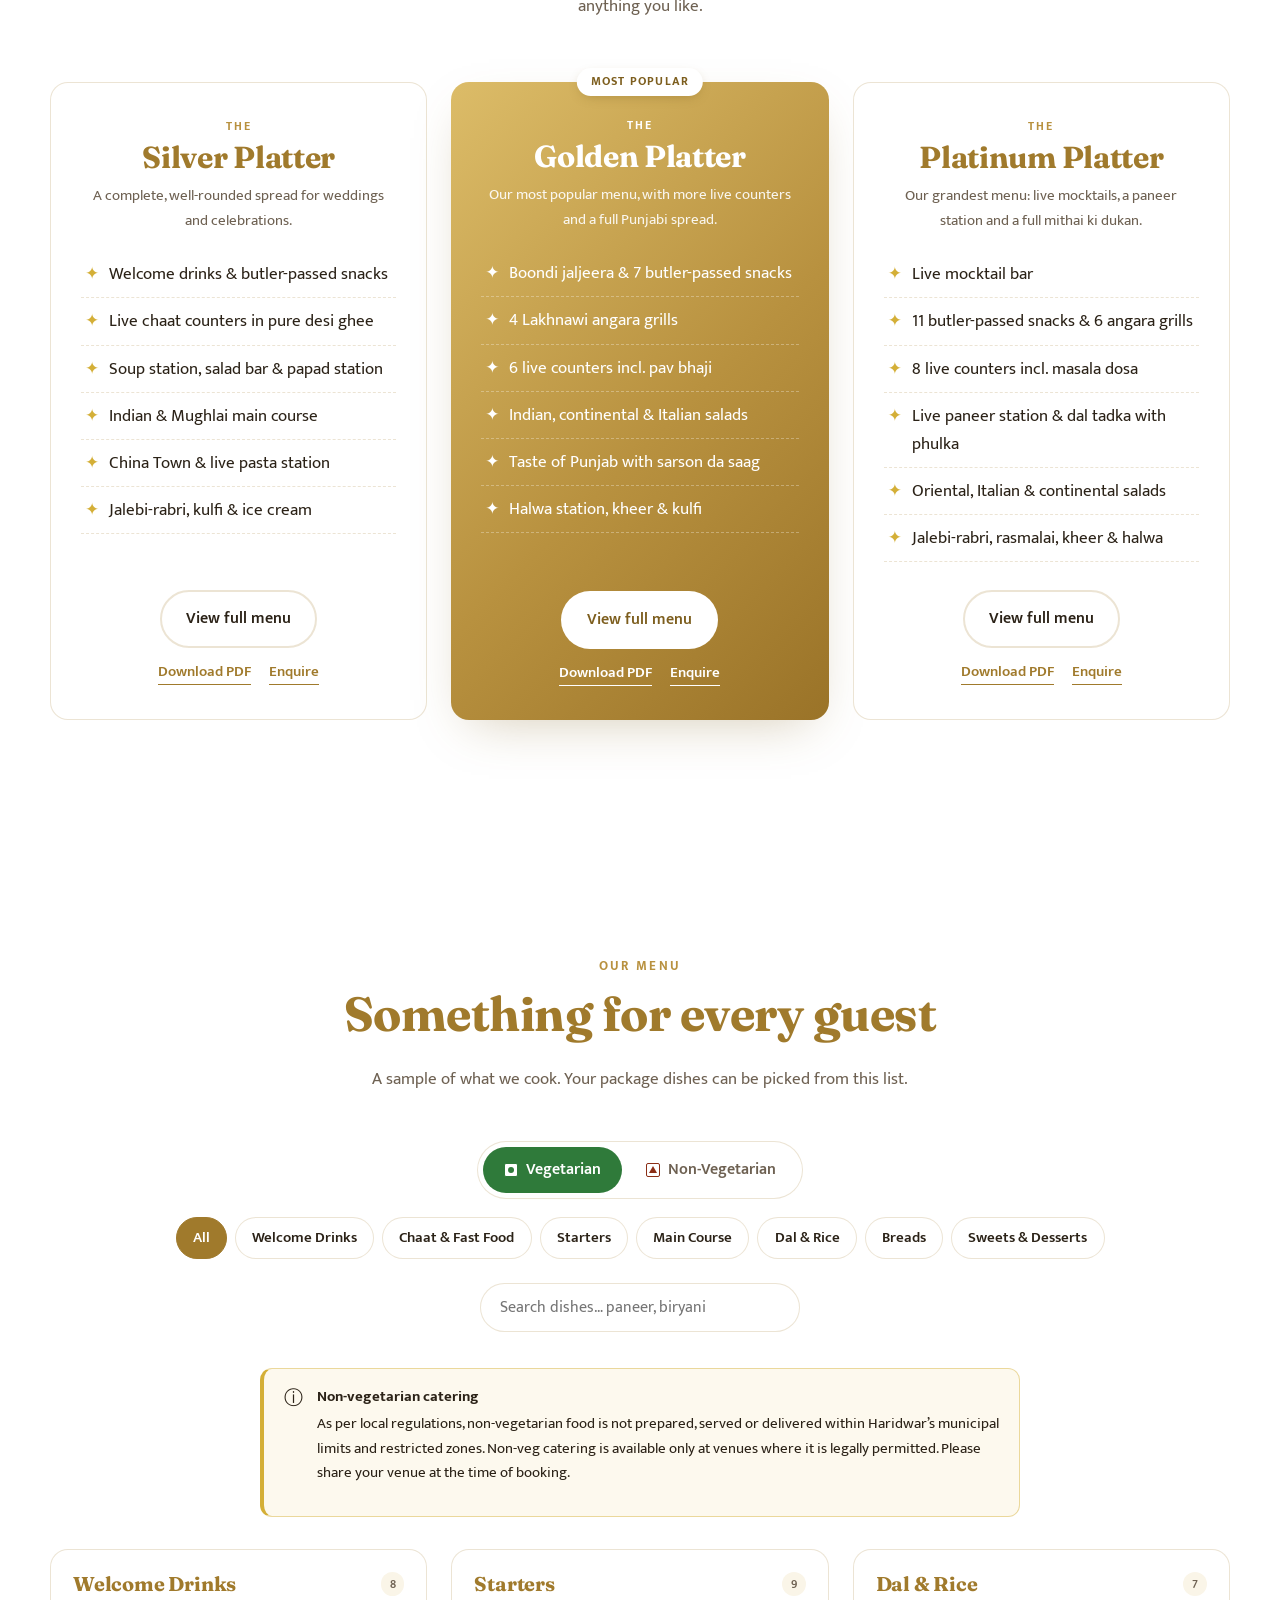
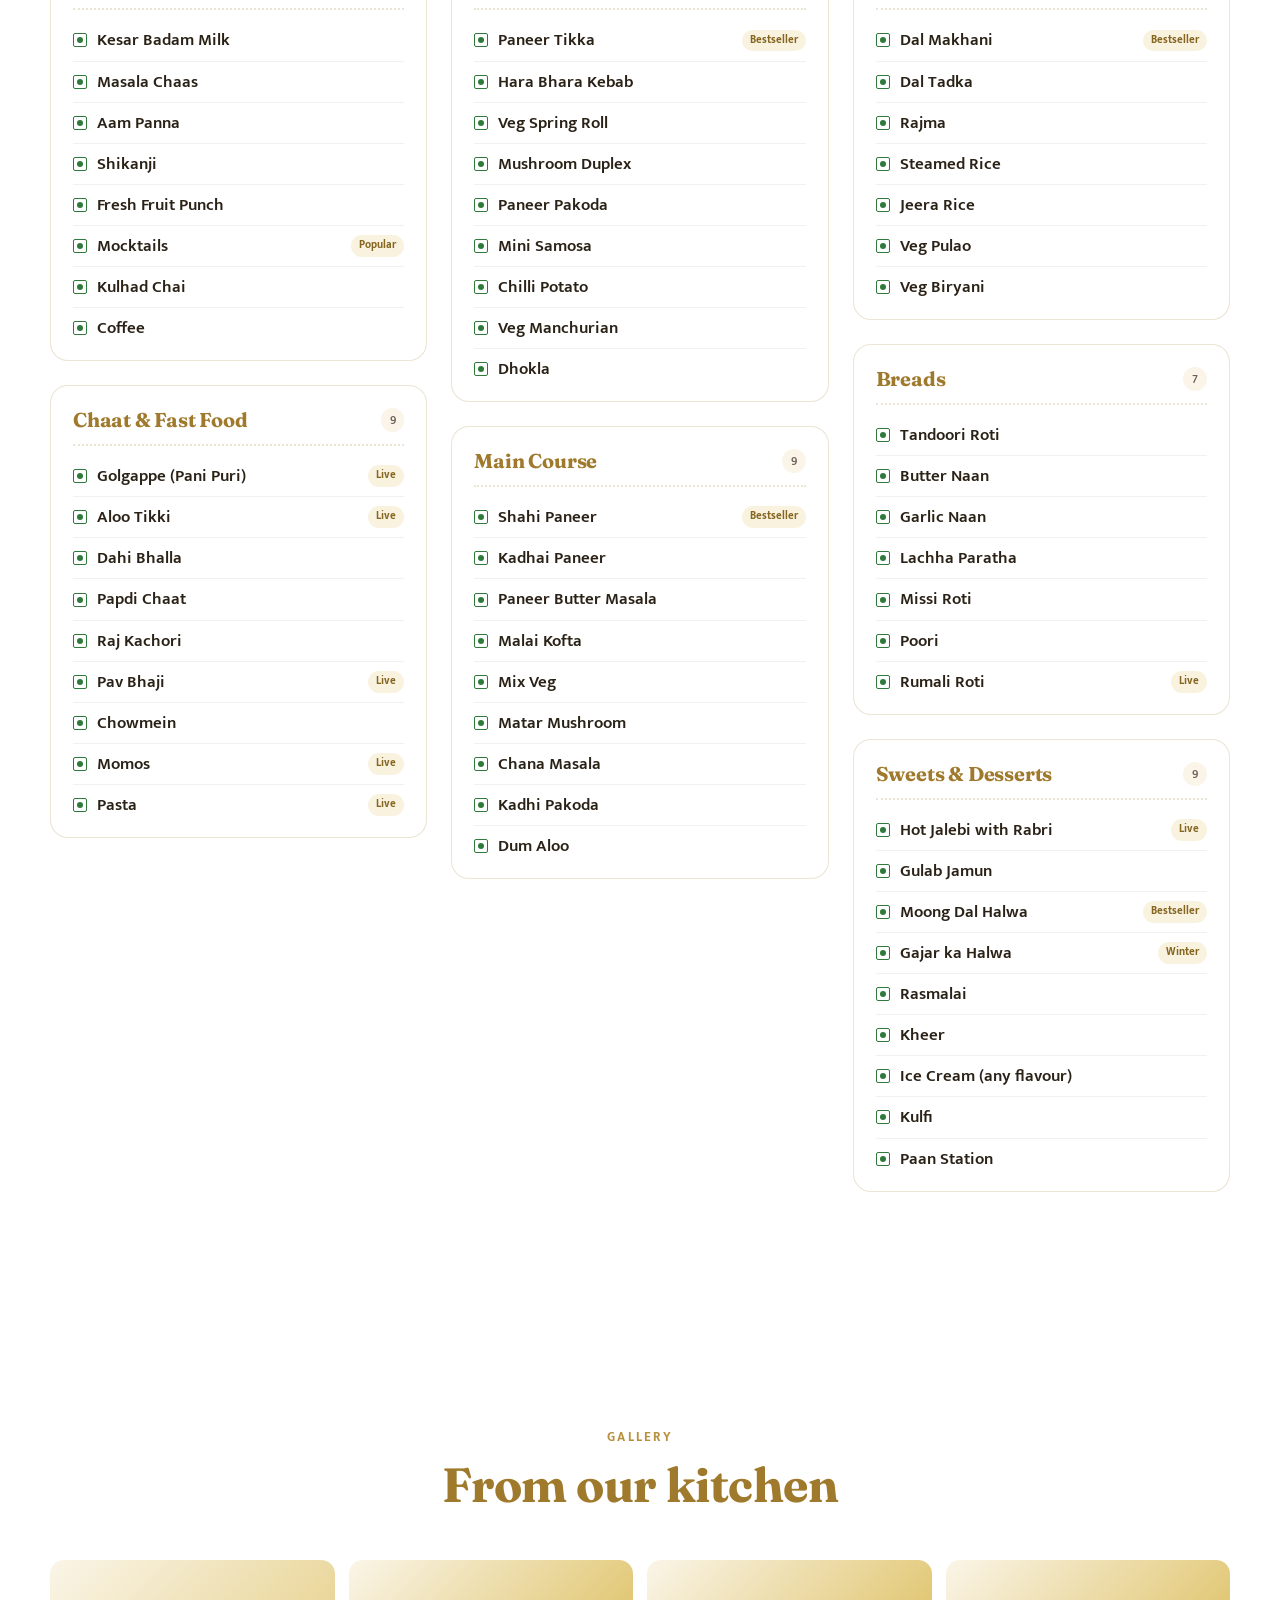
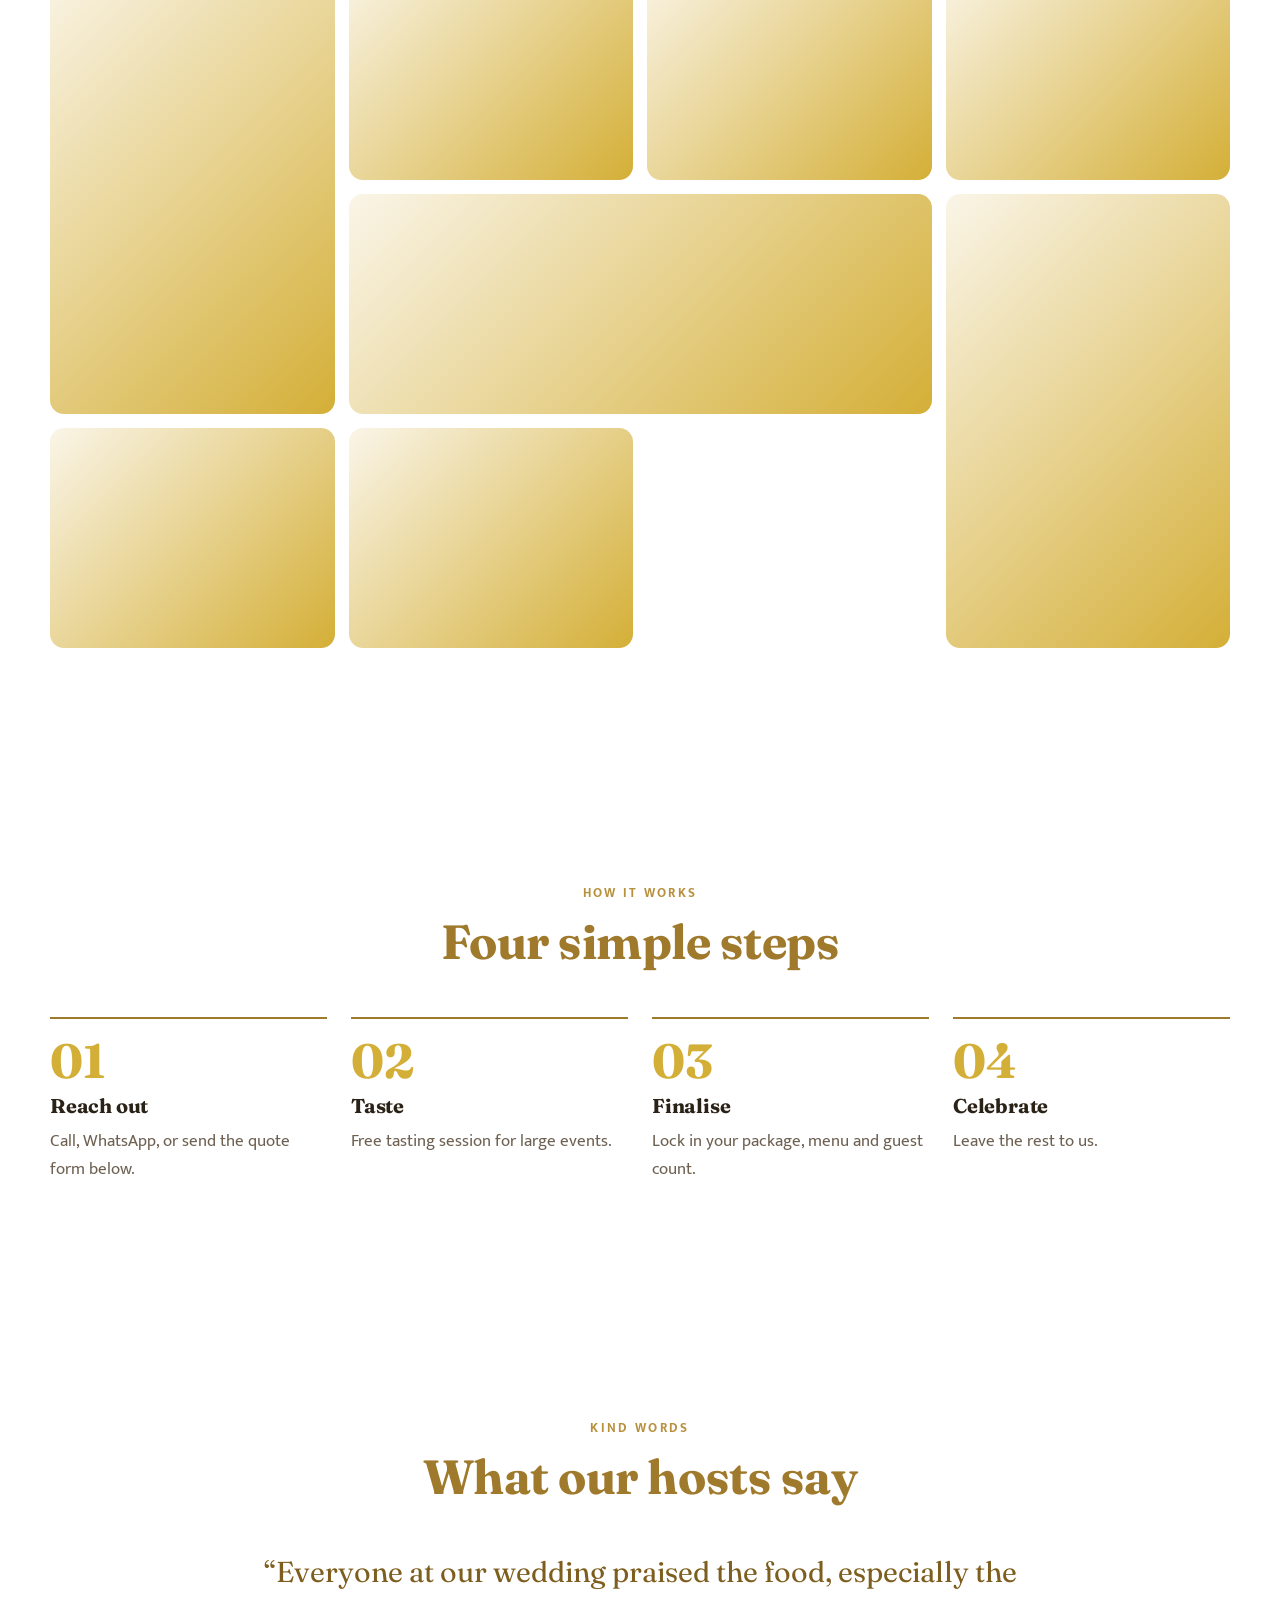
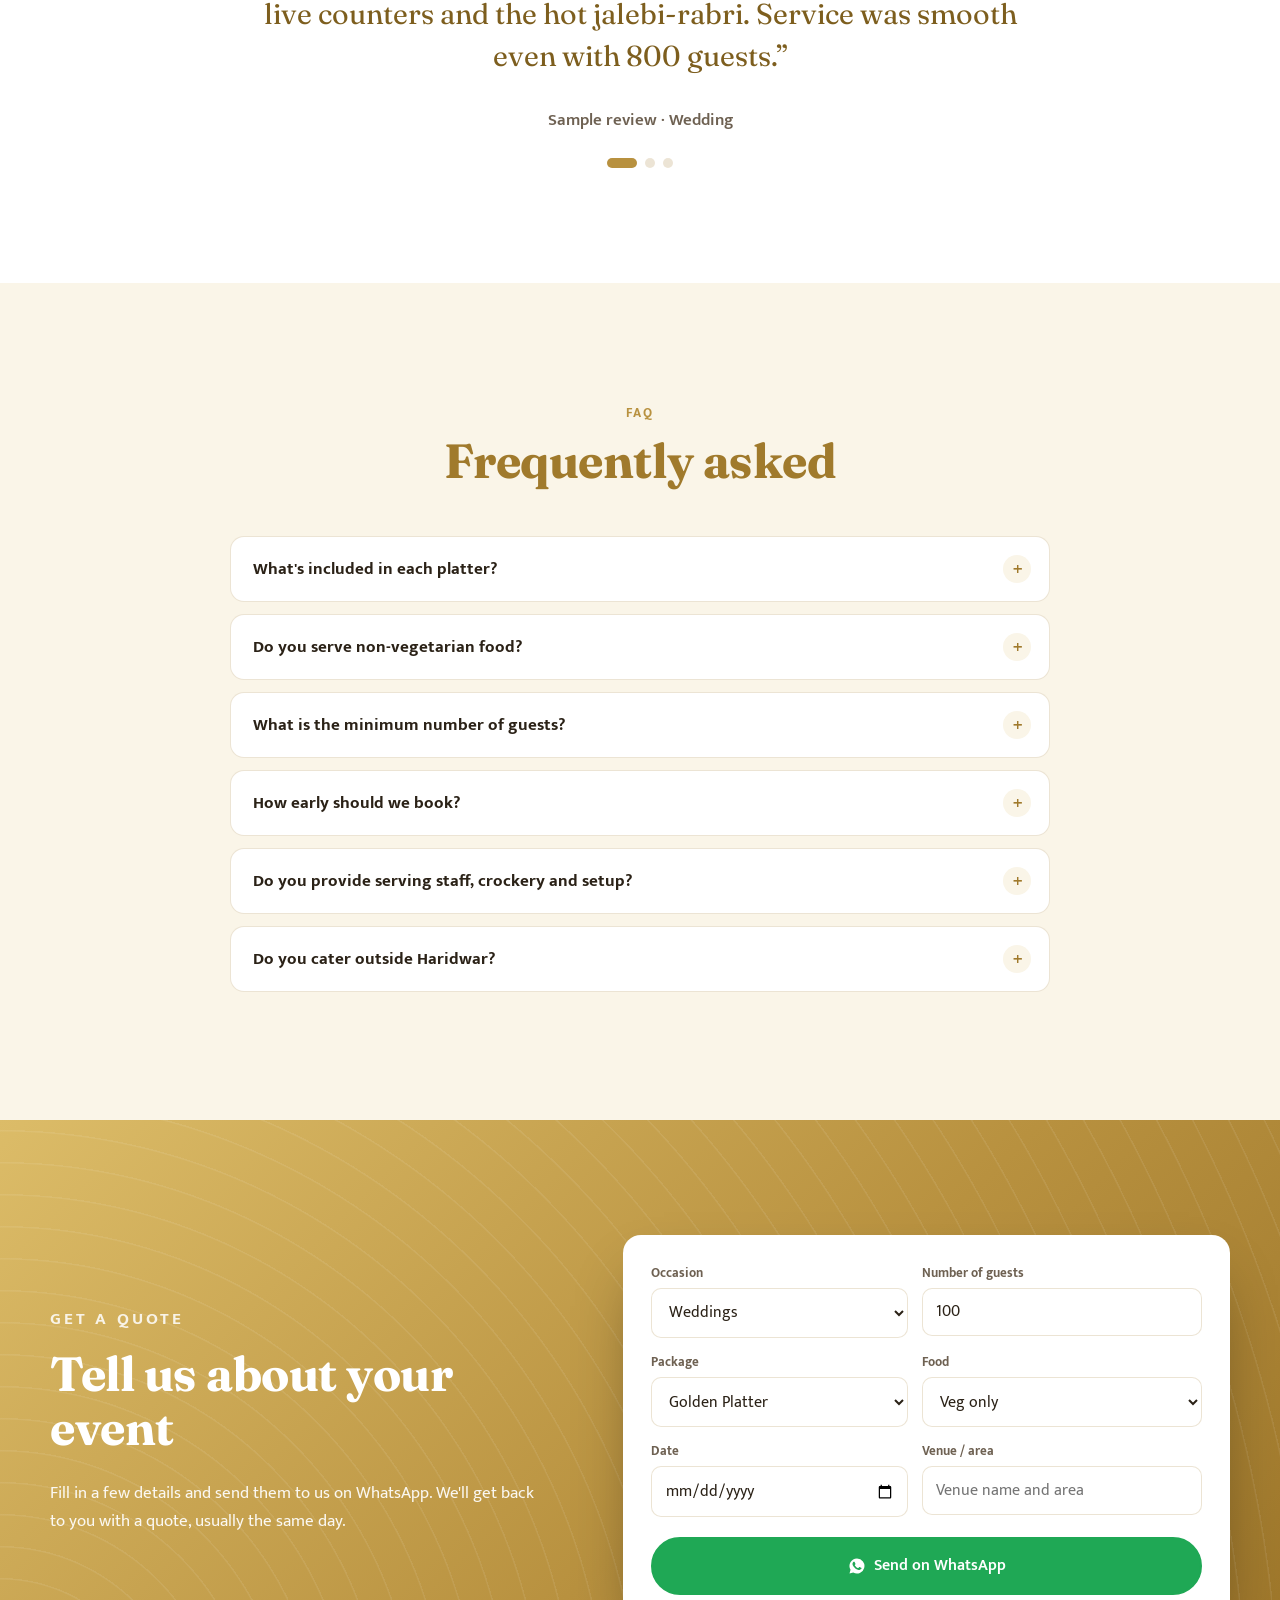
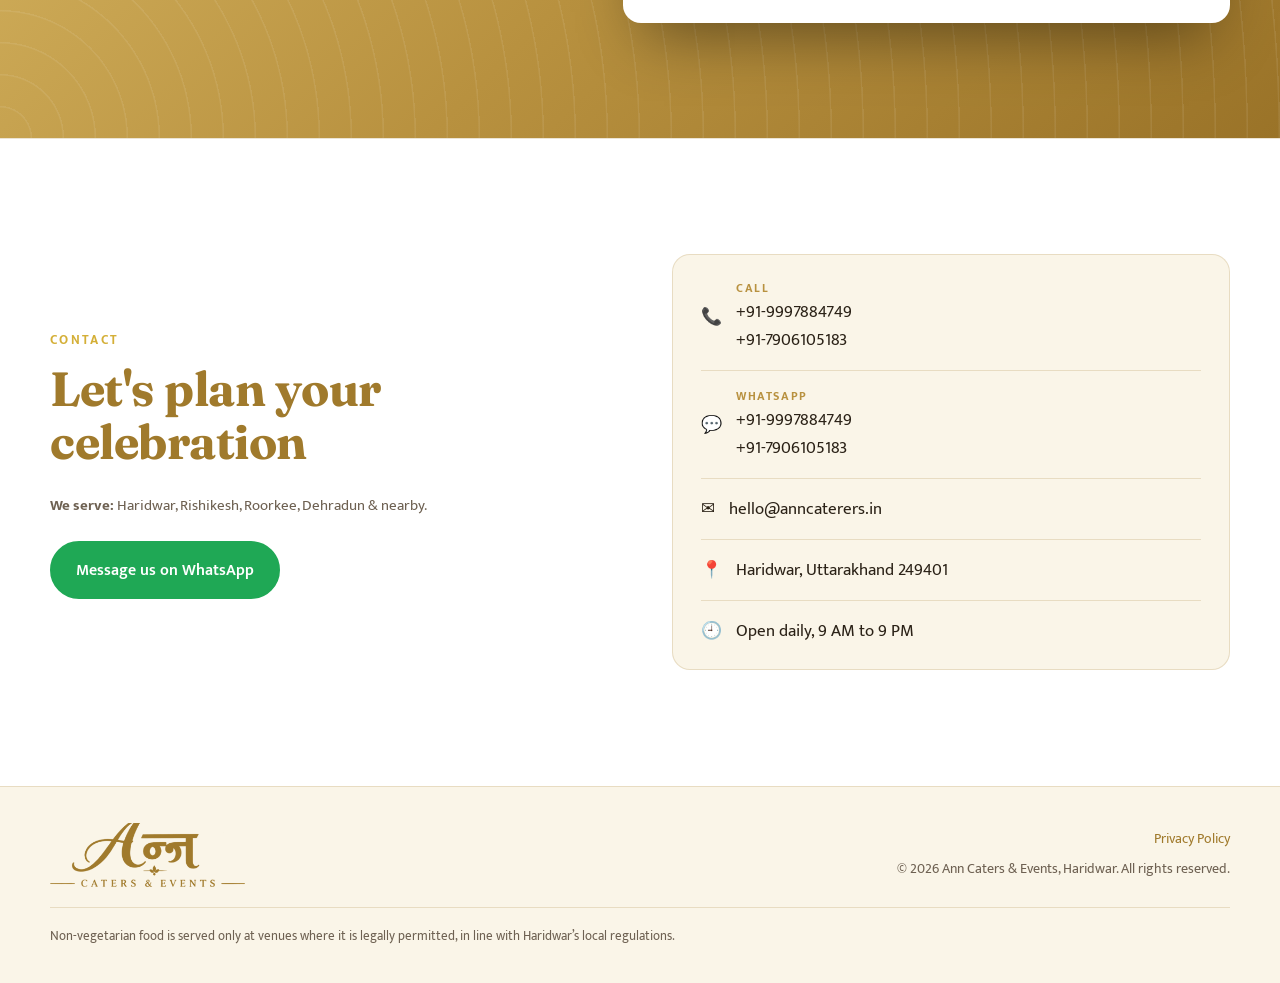
==== commit 587ffced: "html page info change" ====
--- a/index.html
+++ b/index.html
@@ -8,7 +8,7 @@
   <meta name="theme-color" content="#b8913f">
   <meta property="og:title" content="अन्न · Ann Caters &amp; Events, Haridwar">
   <meta property="og:image" content="images/logo-full.jpg">
-  <meta property="og:description" content="Premium veg & non-veg catering in Haridwar. Weddings, private parties and corporate events.">
+  <meta property="og:description" content="Premium catering in Haridwar. Weddings, private parties and corporate events.">
   <meta property="og:type" content="website">
   <link rel="icon" href="favicon.svg" type="image/svg+xml">
   <link rel="preconnect" href="https://fonts.googleapis.com">
@@ -50,7 +50,7 @@
         <em>Great moments.</em>
       </h1> -->
       <p class="lead">
-        Premium veg and non-veg catering for weddings, private parties and corporate events. Exceptional food, polished service, every detail handled.
+        Premium catering for weddings, private parties and corporate events. Exceptional food, polished service, every detail handled.
       </p>
       <div class="hero-cta">
         <a href="#packages" class="btn">View platters →</a>
